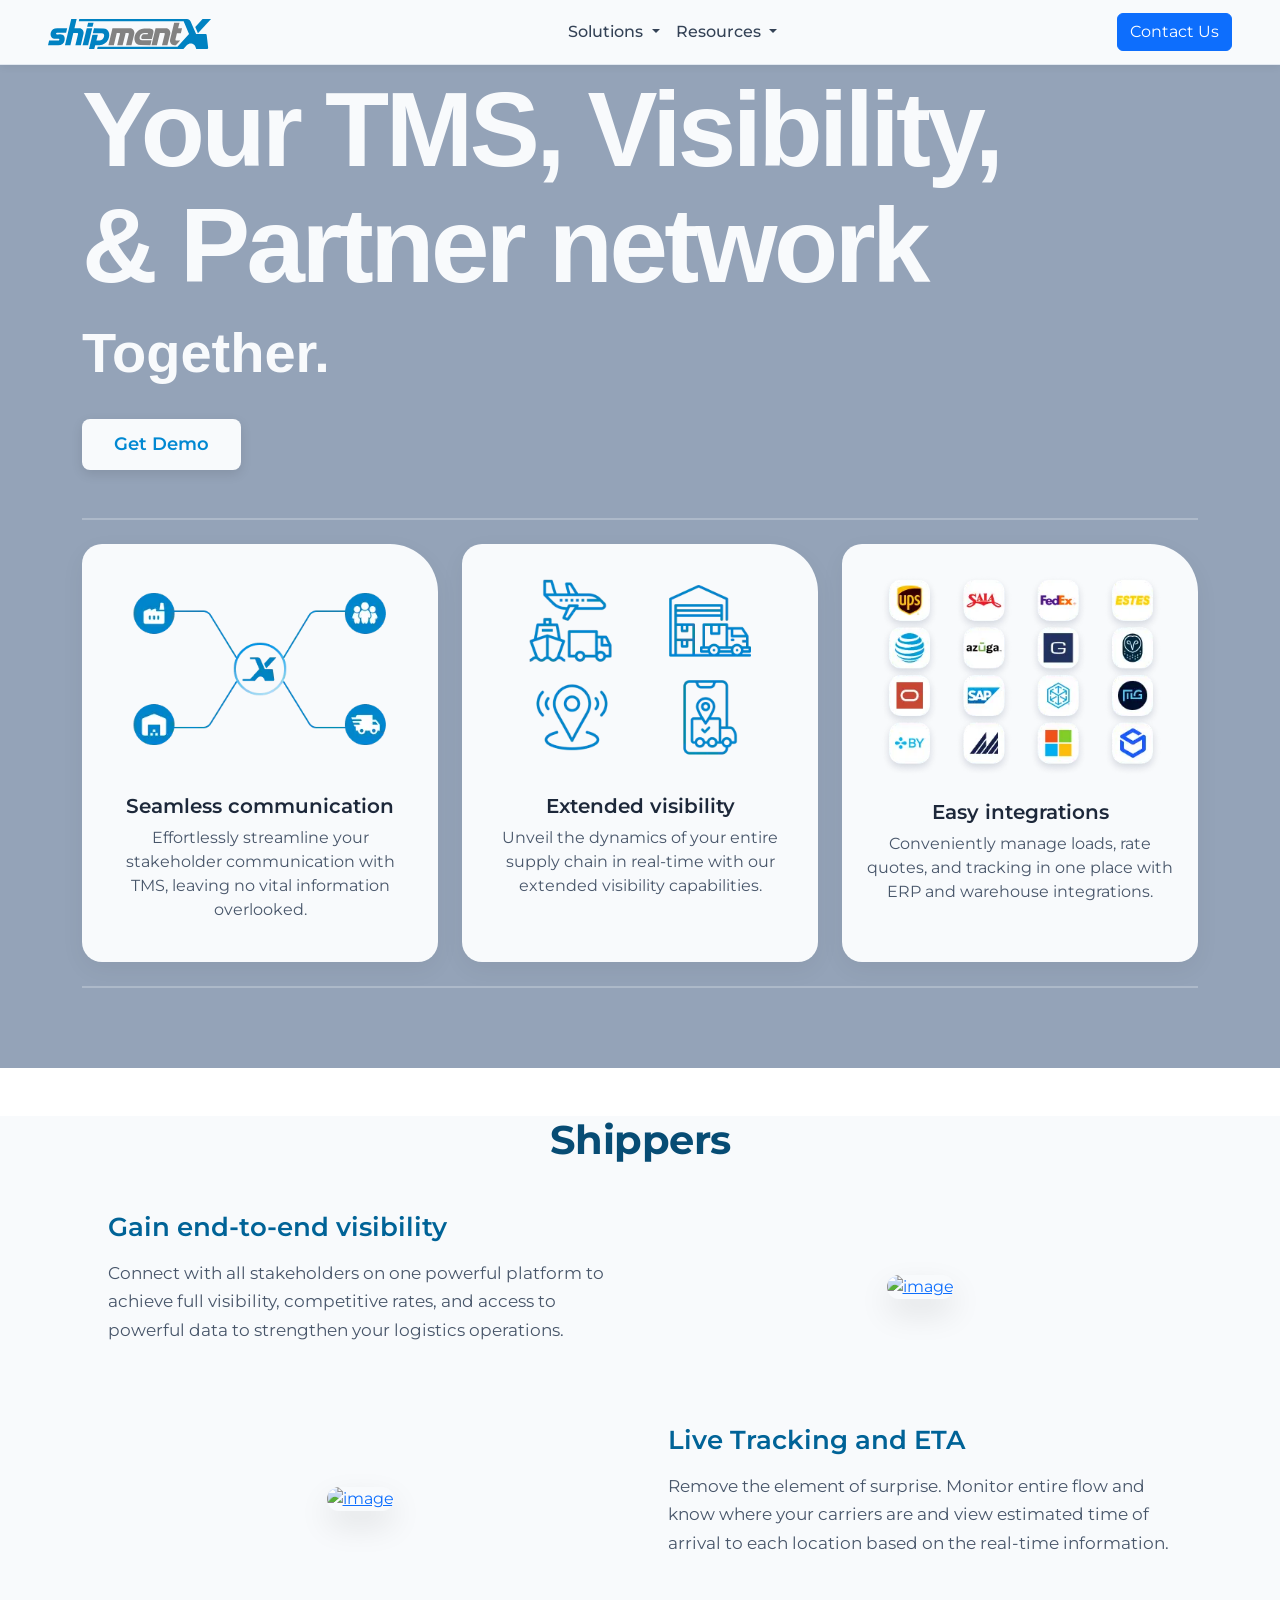
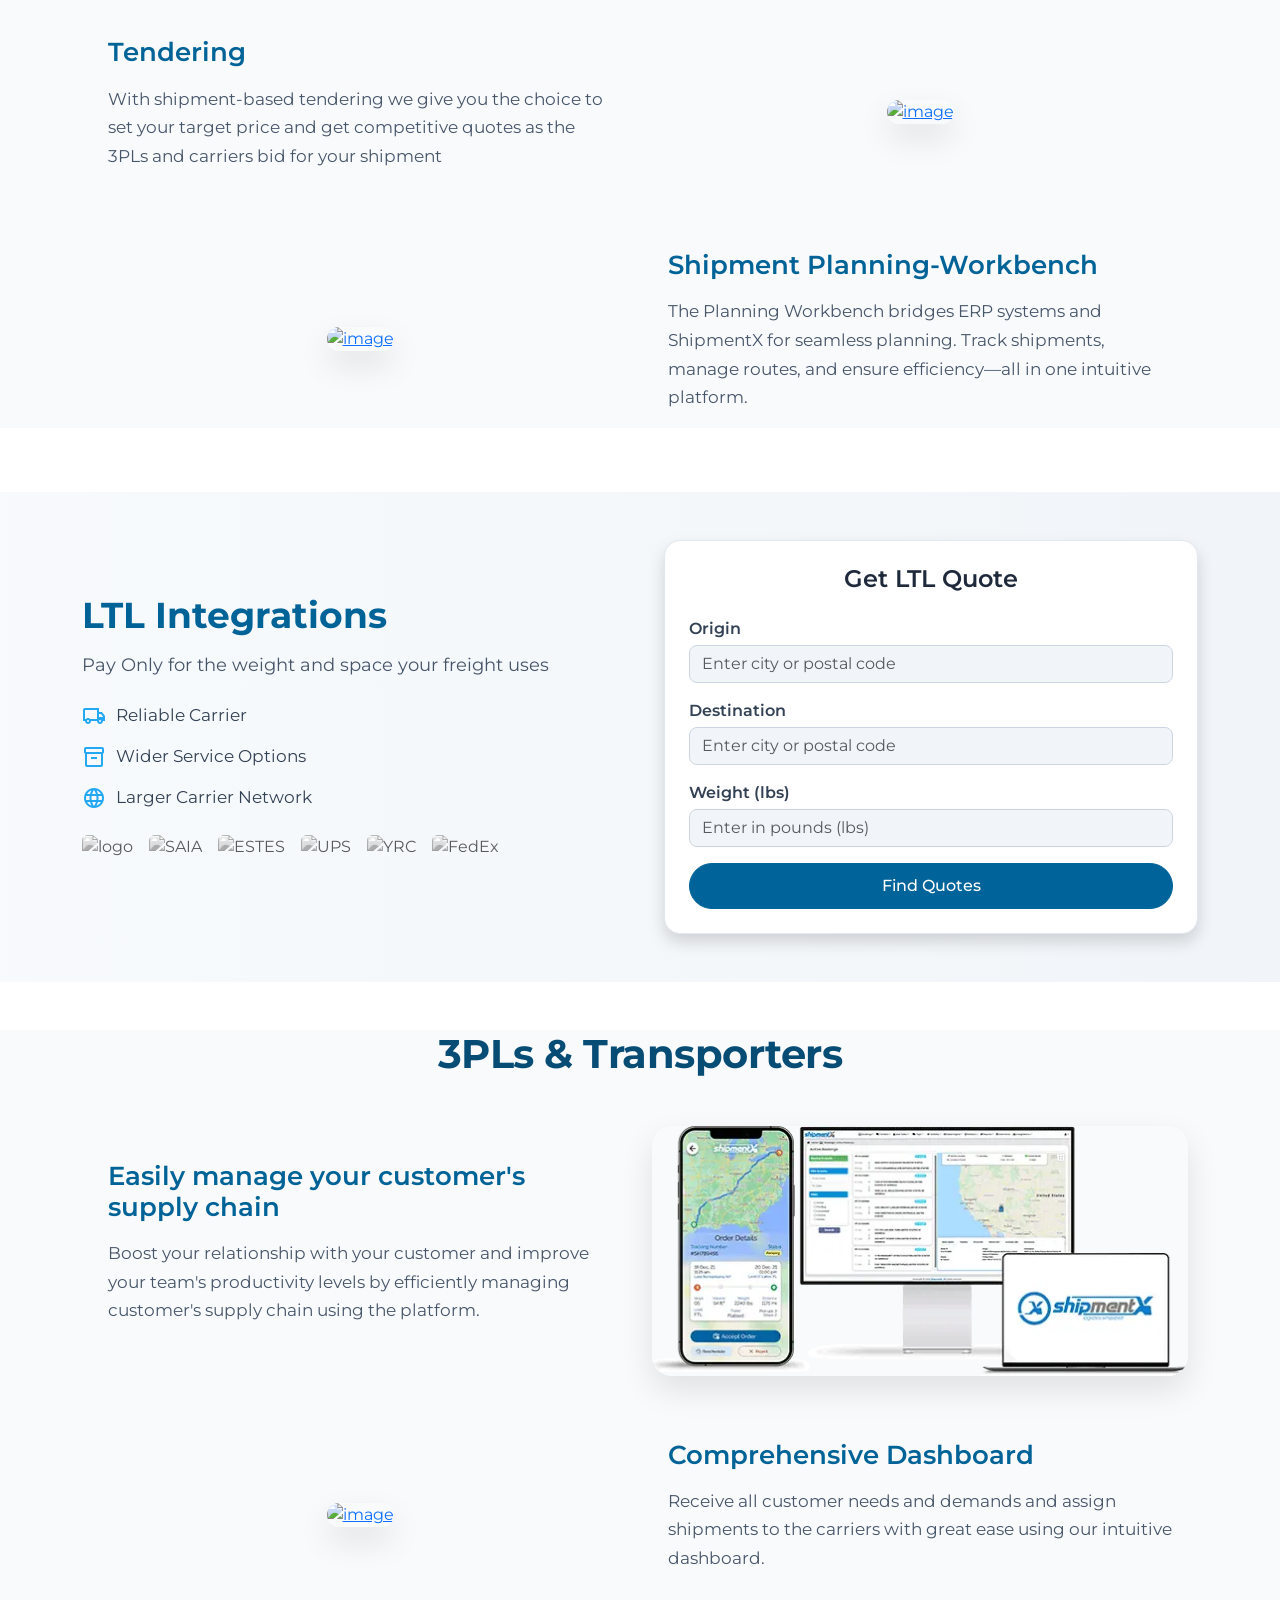
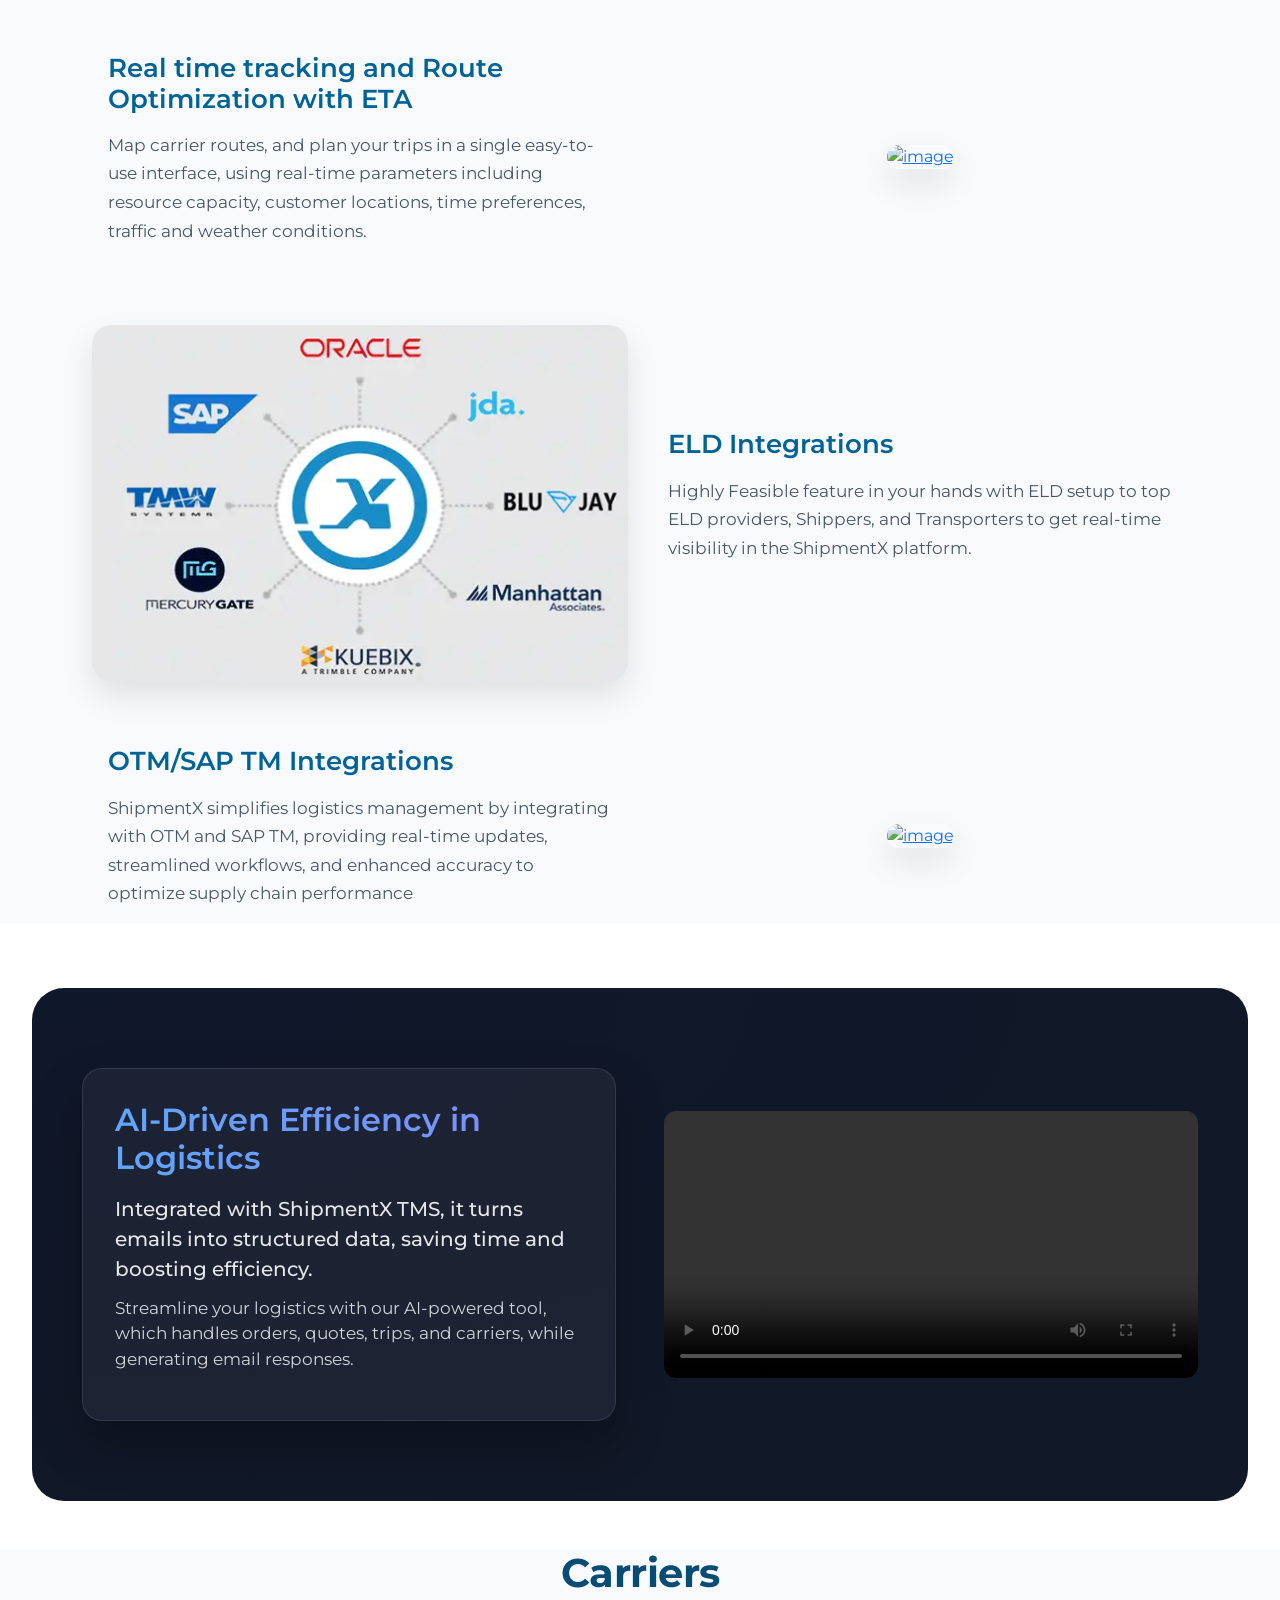
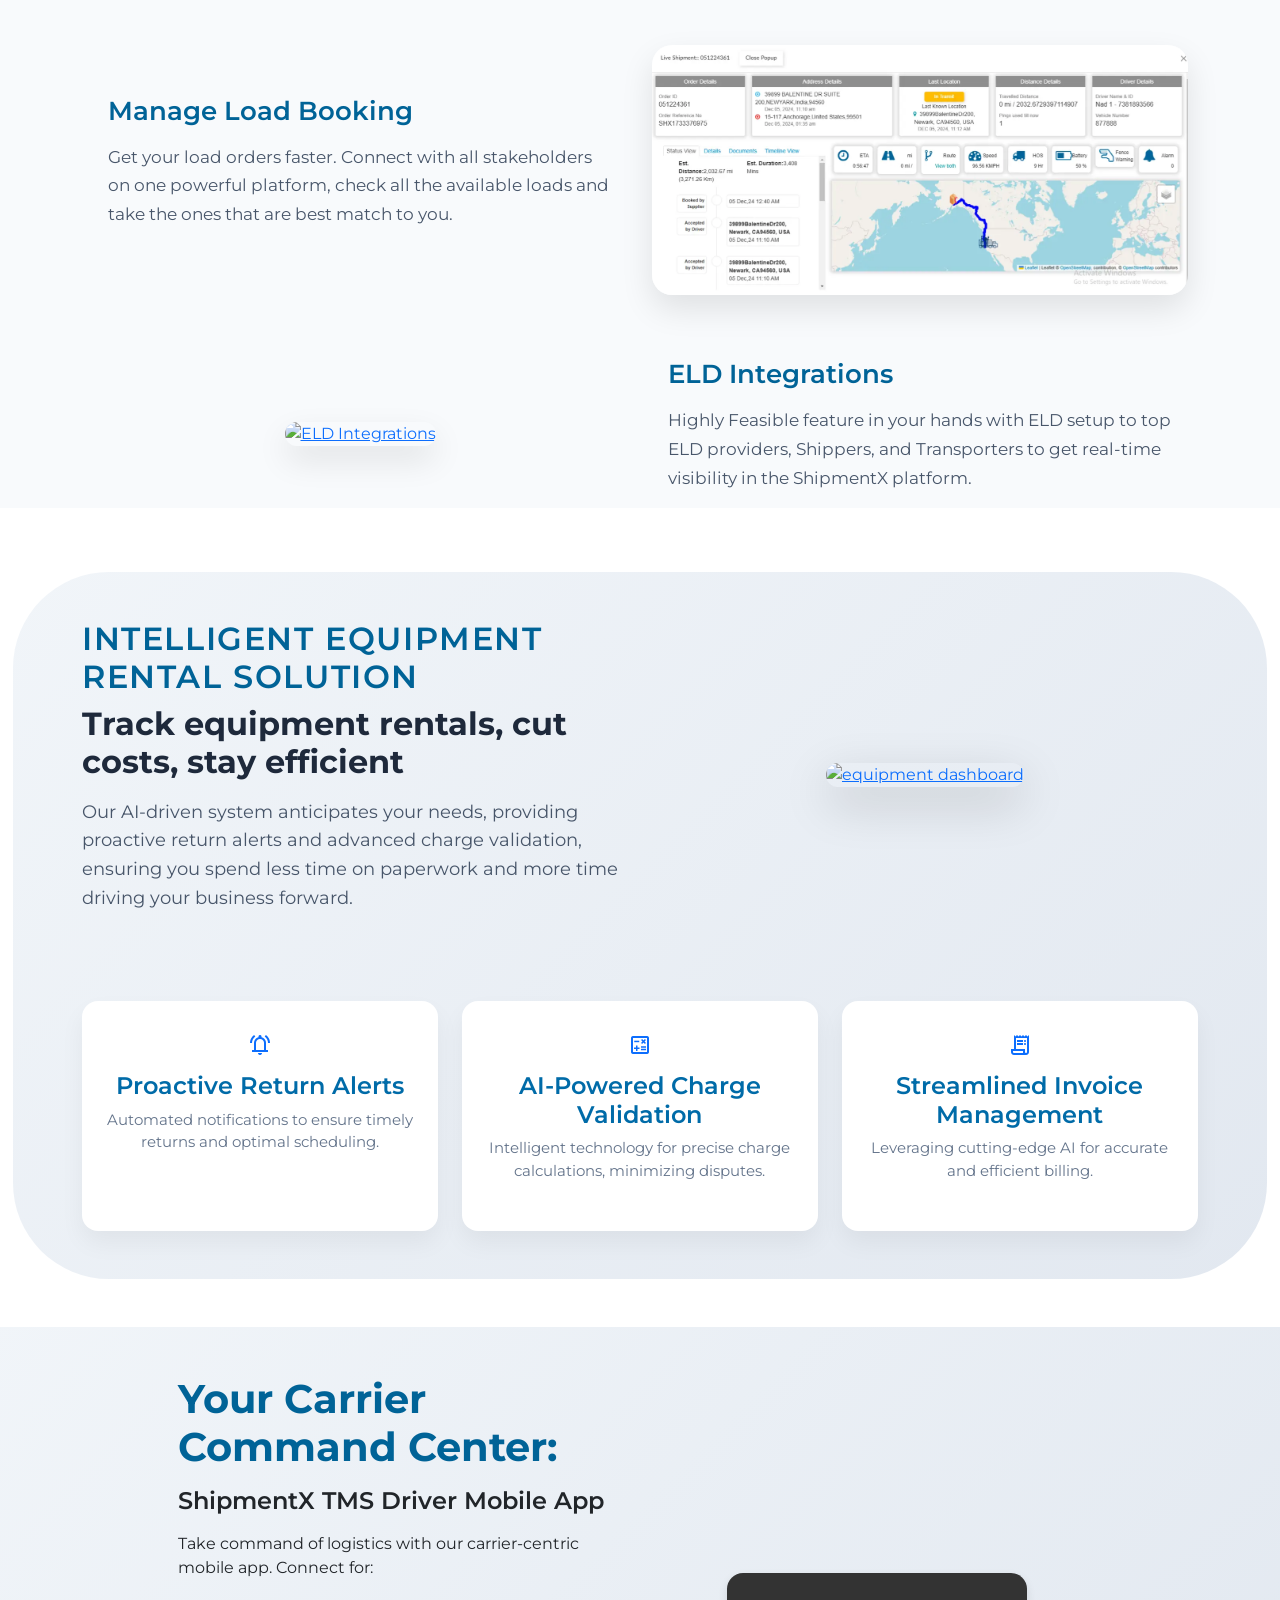
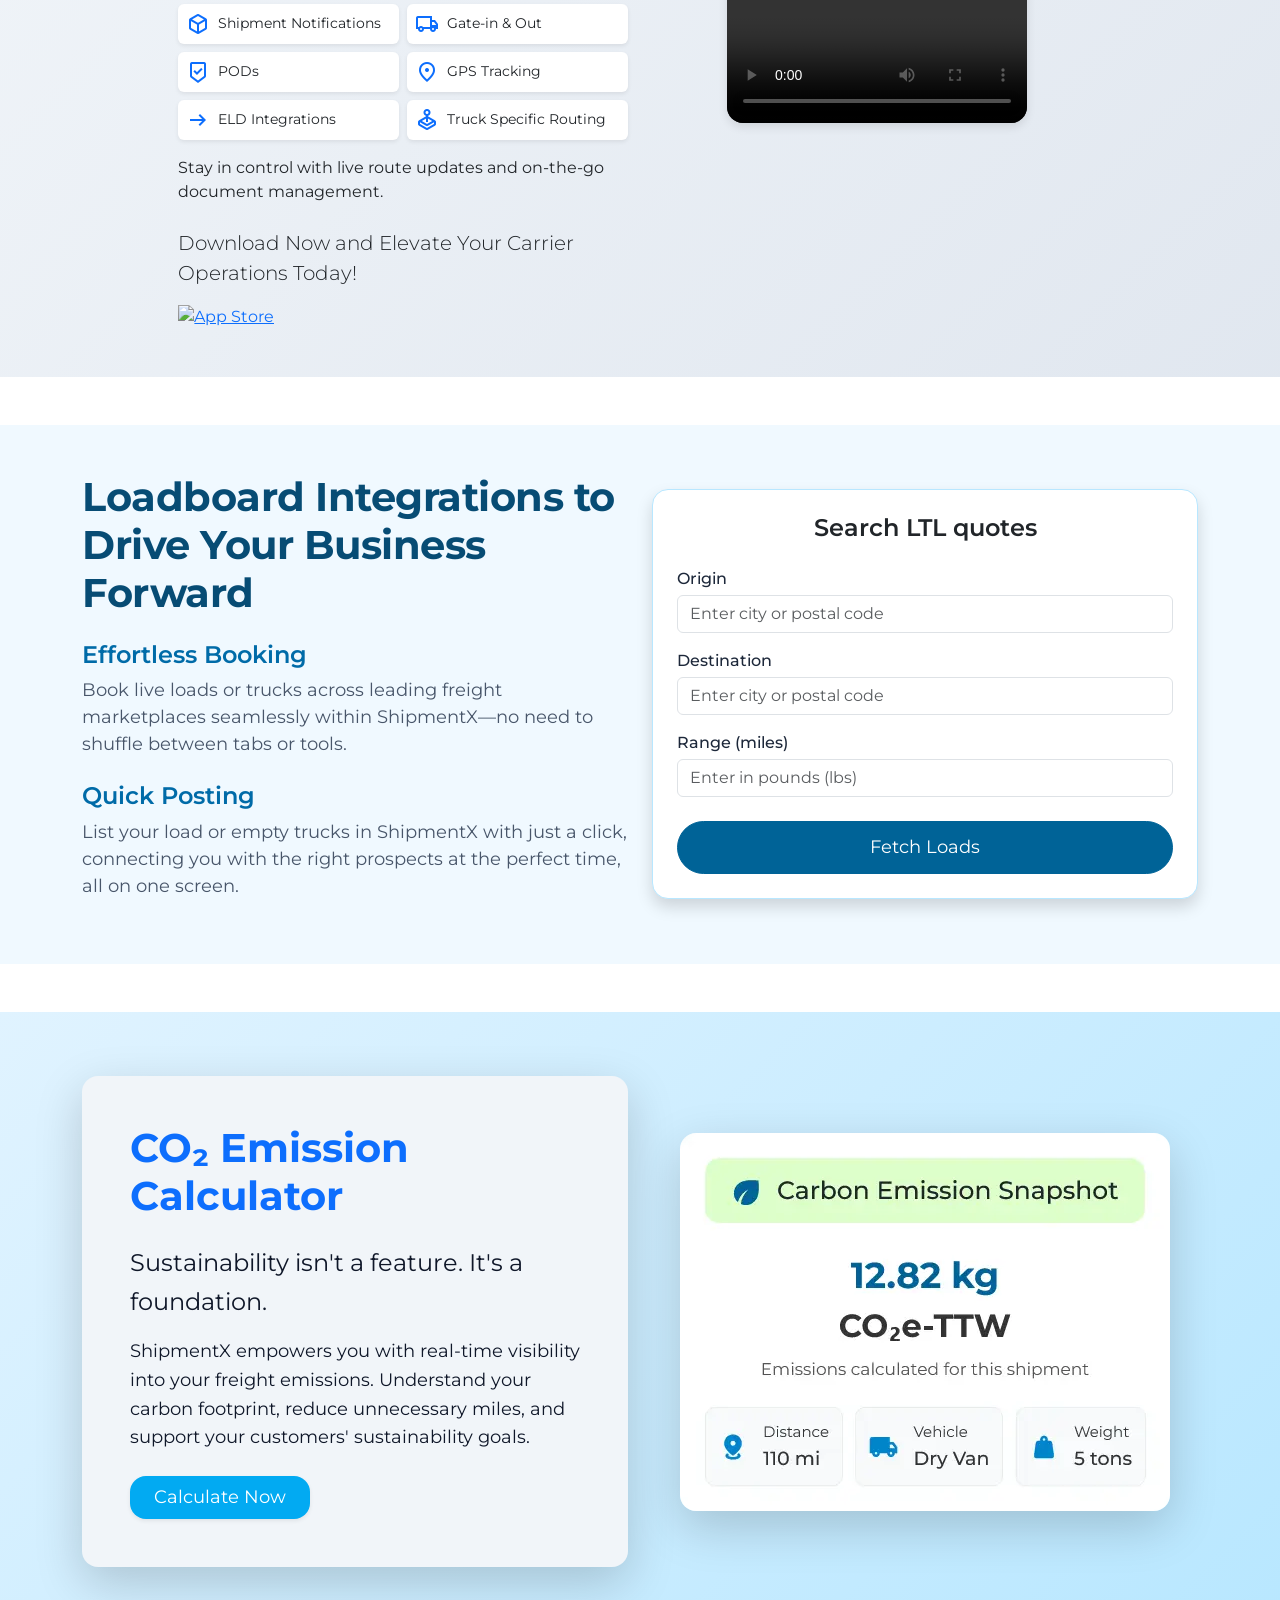
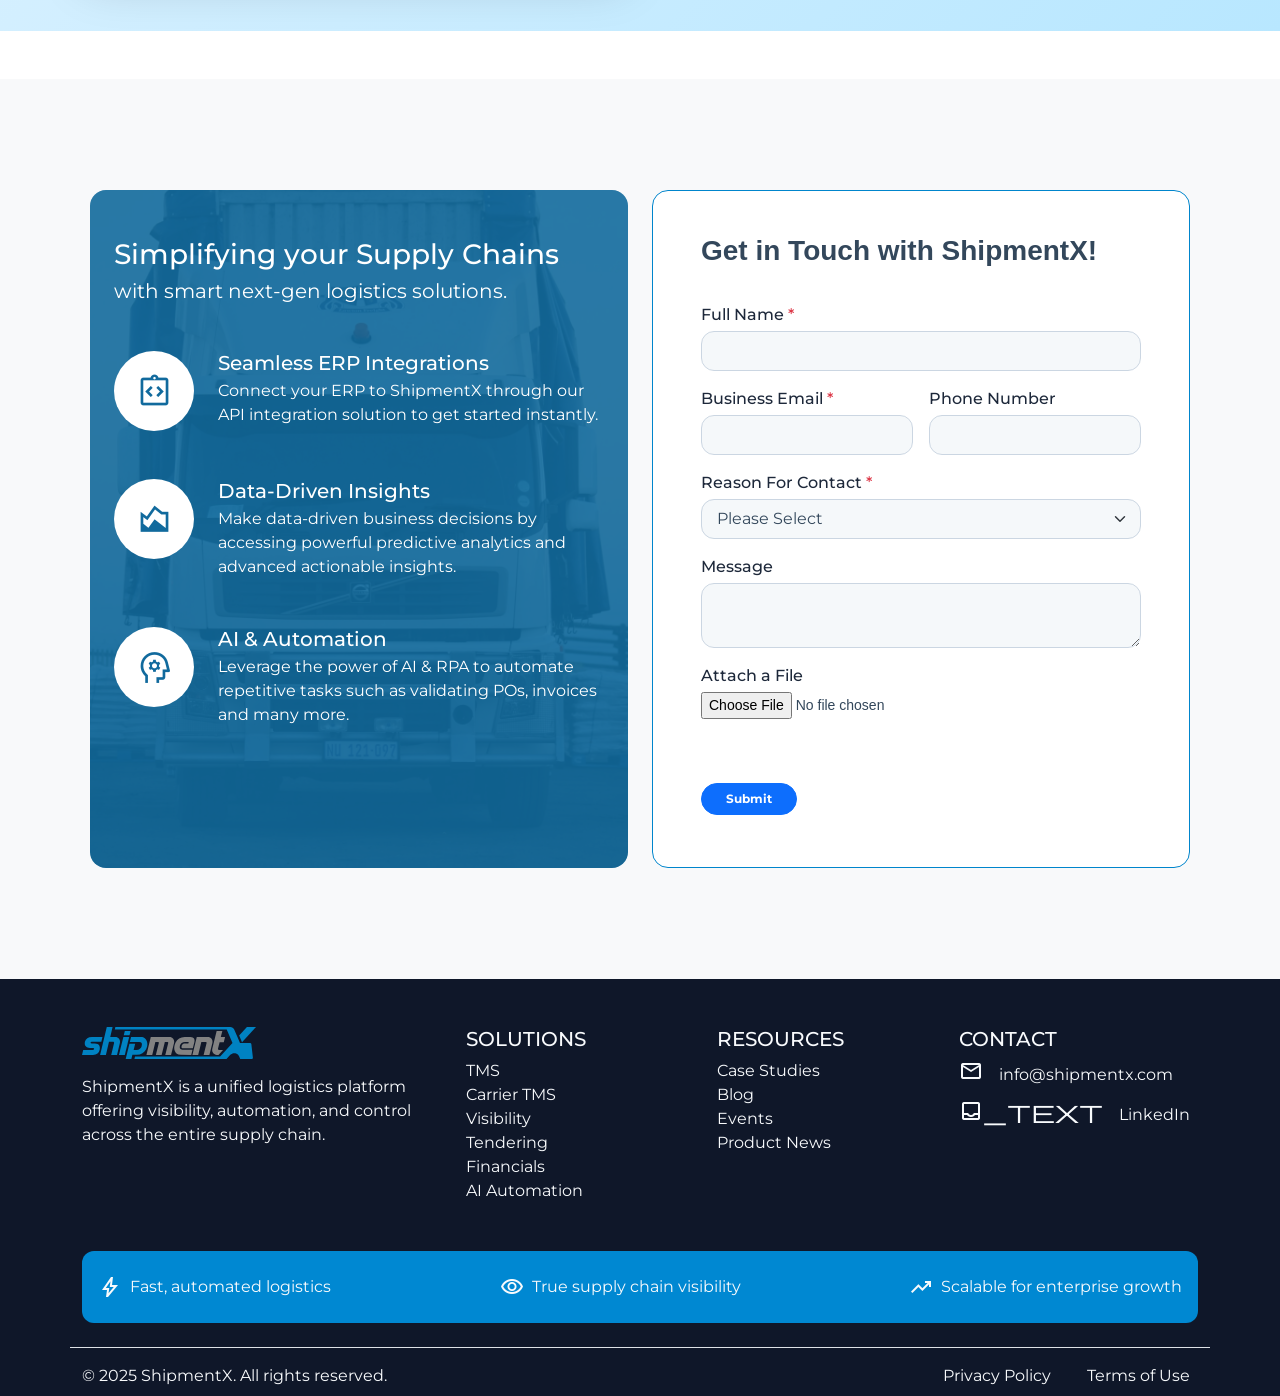
==== index.html @ 4febccee "redesigned tms section with responsive design" ====
<!DOCTYPE html>
<html lang="en">

<head>
    <meta charset="UTF-8">
    <meta name="viewport" content="width=device-width, initial-scale=1.0">
    <meta name="description" content="Your trusted partner for smart logistics, real-time tracking, and supply chain visibility. Get seamless ERP integrations and more.">
    <title>ShipmentX</title>
    <link rel="preload" as="image" href="/public/images/sh-communication.webp" type="image/webp" />
    <link href="https://cdn.jsdelivr.net/npm/bootstrap@5.3.0/dist/css/bootstrap.min.css" rel="stylesheet">
    <link rel="stylesheet" href="style.css">
    <link href="https://fonts.googleapis.com/css2?family=Montserrat:wght@300;400;500;600;700&display=swap"
        rel="stylesheet">
    <link href="https://fonts.googleapis.com/css2?family=Material+Symbols+Outlined:opsz,wght,FILL,GRAD@20..48,100..700,0..1,-25..200" rel="stylesheet" />
    <link rel="stylesheet" href="https://cdn.jsdelivr.net/npm/glightbox/dist/css/glightbox.min.css">
</head>

<body data-bs-spy="scroll" data-bs-target="#mainNavbar" data-bs-offset="80" tabindex="0">

    <!-- Navbar -->
<nav class="navbar navbar-expand-lg navbar-light" id="#mainNavbar">
    <div class="container-fluid px-3 px-lg-5">
        <a class="navbar-brand" href="#">
            <img src="public/logo/logo.svg" alt="ShipmentX Logo" height="30">
        </a>

        <button class="navbar-toggler" type="button" data-bs-toggle="collapse" data-bs-target="#navbarNav"
            aria-controls="navbarNav" aria-expanded="false" aria-label="Toggle navigation">
            <span class="navbar-toggler-icon"></span>
        </button>

        <div class="collapse navbar-collapse justify-content-center" id="navbarNav">
            <ul class="navbar-nav">
                <li class="nav-item dropdown">
                    <a class="nav-link dropdown-toggle" href="#" id="solutionsDropdown" role="button"
                        data-bs-toggle="dropdown" aria-expanded="false">
                        Solutions
                    </a>
                    <ul class="dropdown-menu solution-menu border-0 shadow-lg" aria-labelledby="solutionsDropdown">
                        <li><a class="dropdown-item" href="https://www.shipmentx.com/solutions/tms"><span
                                    class="dropdown-item-title">TMS</span>
                                <p class="description">Comprehensive transportation management system.</p>
                            </a></li>
                        <li><a class="dropdown-item" href="https://www.shipmentx.com/solutions/carrierTMS"><span
                                    class="dropdown-item-title">Carrier TMS</span>
                                <p class="description">Optimized tools for carriers and fleets.</p>
                            </a></li>
                        <li><a class="dropdown-item" href="https://www.shipmentx.com/solutions/visibility"><span
                                    class="dropdown-item-title">Visibility</span>
                                <p class="description">Real-time shipment tracking and insights.</p>
                            </a></li>
                        <li><a class="dropdown-item"
                                href="https://www.shipmentx.com/solutions/erpintegrations"><span
                                    class="dropdown-item-title">ERP Integrations</span>
                                <p class="description">Seamless connection with your ERP systems.</p>
                            </a></li>
                        <li><a class="dropdown-item" href="https://www.shipmentx.com/solutions/financial"><span
                                    class="dropdown-item-title">Financials & Settlements</span>
                                <p class="description">Billing, invoicing, and payment management.</p>
                            </a></li>
                        <li><a class="dropdown-item" href="https://www.shipmentx.com/solutions/aiautomation"><span
                                    class="dropdown-item-title">AI Automation</span>
                                <p class="description">Automate logistics with cutting-edge AI.</p>
                            </a></li>
                        <li><a class="dropdown-item" href="https://www.shipmentx.com/solutions/tendering"><span
                                    class="dropdown-item-title">Tendering</span>
                                <p class="description">Automated shipment bidding and allocation.</p>
                            </a></li>
                        <li><a class="dropdown-item" href="https://www.shipmentx.com/solutions/loadboards"><span
                                    class="dropdown-item-title">Load Boards</span>
                                <p class="description">Find, bid, and manage loads effortlessly.</p>
                            </a></li>
                        <li><a class="dropdown-item"
                                href="https://www.shipmentx.com/solutions/claims_management"><span
                                    class="dropdown-item-title">Claims Management</span>
                                <p class="description">Handle freight claims efficiently.</p>
                            </a></li>
                    </ul>
                </li>

                <li class="nav-item dropdown">
                    <a class="nav-link dropdown-toggle" href="#" id="resourcesDropdown" role="button"
                        data-bs-toggle="dropdown" aria-expanded="false">
                        Resources
                    </a>
                    <ul class="dropdown-menu border-0 shadow-lg" aria-labelledby="resourcesDropdown">
                        <li><a class="dropdown-item" href="https://devanygps.shipmentx.com/">Telematics</a></li>
                        <li><a class="dropdown-item" href="https://www.shipmentx.com/case-studies">Case Studies</a>
                        </li>
                        <li><a class="dropdown-item" href="https://www.shipmentx.com/blog">Blog</a></li>
                        <li><a class="dropdown-item" href="https://www.shipmentx.com/events">Events</a></li>
                        <li><a class="dropdown-item" href="https://www.shipmentx.com/product-news">Product News</a>
                        </li>
                    </ul>
                </li>
            </ul>
            <a id="contactUsBtn" class="btn btn-primary rounded d-lg-none" href="#contact">
                Contact Us
            </a>
        </div>

        <a id="contactUsBtn" class="btn btn-primary rounded d-none d-lg-block" href="#contact">
            Contact Us
        </a>
    </div>
</nav>

<!-- tms section -->
<section class="tms-section py-5 mt-4">
    <div class="container">
        <div class="row mb-5">
            <div class="col-auto">
                <h1 class="tms-heading mb-2">Your TMS, Visibility, & Partner network</h1>
                <p class="tms-subheading mb-4">Together.</p>
                <a href="#" class="btn custom-btn-lg rounded-3">Get Demo</a>
            </div>
        </div>

        <hr class="tms-divider mb-4">

        <div class="row gy-4">
            <!-- Card 1 -->
            <div class="col-md-4">
                <div class="tms-card h-100 text-center p-4">
                    <img src="public/images/sh-communication.webp" alt="Seamless communication"
                        class="feature-img mb-4">
                    <h2 class="tms-title mb-2">Seamless communication</h2>
                    <p class="tms-text">
                        Effortlessly streamline your stakeholder communication with TMS, leaving no vital information
                        overlooked.
                    </p>
                </div>
            </div>

            <!-- Card 2 -->
            <div class="col-md-4">
                <div class="tms-card h-100 text-center p-4">
                    <img src="public/images/sh-visibility.webp" alt="Extended visibility" class="feature-img mb-4">
                    <h2 class="tms-title mb-2">Extended visibility</h2>
                    <p class="tms-text">
                        Unveil the dynamics of your entire supply chain in real-time with our extended visibility
                        capabilities.
                    </p>
                </div>
            </div>

            <!-- Card 3 -->
            <div class="col-md-4">
                <div class="tms-card h-100 text-center p-4">
                    <img src="public/images/sh-integrations.webp" alt="Easy integrations" class="feature-img mb-4">
                    <h2 class="tms-title mb-2">Easy integrations</h2>
                    <p class="tms-text">
                        Conveniently manage loads, rate quotes, and tracking in one place with ERP and warehouse
                        integrations.
                    </p>
                </div>
            </div>
        </div>

        <hr class="tms-divider mt-4">
    </div>
</section>

    <!-- Shippers section-->
    <section class="carriers-section-wrapper my-5">
        <div class="carriers-section container">
            <h2 class="text-center section-heading mb-5">Shippers</h2>

            <!-- First Article -->
            <article class="row align-items-center carrier-article">
                <div class="col-lg-6">
                    <div class="carrier-content">
                        <h3 class="carrier-title">Gain end-to-end visibility</h3>
                        <p class="carrier-text">
                            Connect with all stakeholders on one powerful platform to achieve full visibility,
                            competitive rates, and access to powerful data to strengthen your logistics operations.
                        </p>
                    </div>
                </div>
                <div class="col-lg-6 text-center">
                    <a href="https://www.shipmentx.com/assets/thumbnails/By-Milestone.jpg" class="glightbox"
                        data-gallery="gallery1">
                        <img src="https://www.shipmentx.com/assets/thumbnails/By-Milestone.jpg" alt="image" loading="lazy"
                            class="img-fluid carrier-img">
                    </a>
                </div>
            </article>

            <!-- Second Article -->
            <article class="row align-items-center carrier-article flex-lg-row-reverse">
                <div class="col-lg-6">
                    <div class="carrier-content">
                        <h3 class="carrier-title">Live Tracking and ETA</h3>
                        <p class="carrier-text">
                            Remove the element of surprise. Monitor entire flow and know where your carriers
                            are and view estimated time of arrival to each location based on the real-time information.
                        </p>
                    </div>
                </div>
                <div class="col-lg-6 text-center">
                    <a href="https://www.shipmentx.com/assets/thumbnails/Live-Tracking-and-ETA-Image.jpg"
                        class="glightbox" data-gallery="gallery1">
                        <img src="https://www.shipmentx.com/assets/thumbnails/Live-Tracking-and-ETA-Image.jpg" loading="lazy"
                            alt="image" class="img-fluid carrier-img">
                    </a>
                </div>
            </article>

            <!-- Third Article -->
            <article class="row align-items-center carrier-article">
                <div class="col-lg-6">
                    <div class="carrier-content">
                        <h3 class="carrier-title">Tendering</h3>
                        <p class="carrier-text">
                            With shipment-based tendering we give you the choice to set your target
                            price and get competitive quotes as the 3PLs and carriers bid for your shipment
                        </p>
                    </div>
                </div>
                <div class="col-lg-6 text-center">
                    <a href="https://www.shipmentx.com/assets/thumbnails/Tendering-1.jpg" class="glightbox"
                        data-gallery="gallery1">
                        <img src="https://www.shipmentx.com/assets/thumbnails/Tendering-1.jpg" alt="image" loading="lazy"
                            class="img-fluid carrier-img">
                    </a>
                </div>
            </article>

            <!-- Fourth Article -->
            <article class="row align-items-center carrier-article flex-lg-row-reverse">
                <div class="col-lg-6">
                    <div class="carrier-content">
                        <h3 class="carrier-title">Shipment Planning-Workbench</h3>
                        <p class="carrier-text">
                            The Planning Workbench bridges ERP systems and ShipmentX for seamless planning.
                            Track shipments, manage routes, and ensure efficiency—all in one intuitive platform.
                        </p>
                    </div>
                </div>
                <div class="col-lg-6 text-center">
                    <a href="https://www.shipmentx.com/assets/thumbnails/planning-workbench.jpg" class="glightbox"
                        data-gallery="gallery1">
                        <img src="https://www.shipmentx.com/assets/thumbnails/planning-workbench.jpg" alt="image" loading="lazy"
                            class="img-fluid carrier-img">
                    </a>
                </div>
            </article>
        </div>
    </section>


<!-- ltl section -->
<section class="ltl-modern-section py-5">
    <div class="container">
        <div class="row g-5 align-items-center">
            <!-- Left Content -->
            <div class="col-lg-6">
                <div class="ltl-intro">
                    <h2 class="ltl-heading">LTL Integrations</h2>
                    <p class="ltl-subheading">Pay Only for the weight and space your freight uses</p>
                    <ul class="ltl-features list-unstyled mt-4">
                        <li class="mb-3"><span class="material-symbols-outlined">local_shipping</span> Reliable Carrier</li>
                        <li class="mb-3"><span class="material-symbols-outlined">inventory_2</span> Wider Service Options</li>
                        <li class="mb-3"><span class="material-symbols-outlined">language</span> Larger Carrier Network</li>
                    </ul>

                    <div class="ltl-logo-strip d-flex flex-wrap align-items-center gap-3 mt-4">
                        <img src="https://www.shipmentx.com//assets/images/ltl-logos/old-dominion-freight-line-vector-logo.svg"
                        alt="logo">
                    <img src="https://www.shipmentx.com//assets/images/ltl-logos/Saia.svg" alt="SAIA">
                    <img src="https://www.shipmentx.com//assets/images/ltl-logos/Estes_Express_Lines_logo1.svg"
                        alt="ESTES">
                    <img src="https://www.shipmentx.com//assets/images/ltl-logos/ups.svg" alt="UPS">
                    <img src="https://www.shipmentx.com//assets/images/ltl-logos/yrc.svg" alt="YRC">
                    <img src="https://www.shipmentx.com//assets/images/ltl-logos/FedEx_Ground.svg" alt="FedEx">
                    </div>
                </div>
            </div>

            <!-- Right Form -->
            <div class="col-lg-6">
                <div class="ltl-form-wrapper shadow rounded-4 p-4">
                    <h4 class="text-center mb-4">Get LTL Quote</h4>
                    <form>
                        <div class="mb-3">
                            <label for="origin" class="form-label">Origin</label>
                            <input type="text" class="form-control" id="origin" placeholder="Enter city or postal code">
                        </div>
                        <div class="mb-3">
                            <label for="destination" class="form-label">Destination</label>
                            <input type="text" class="form-control" id="destination"
                                placeholder="Enter city or postal code">
                        </div>
                        <div class="mb-3">
                            <label for="weight" class="form-label">Weight (lbs)</label>
                            <input type="text" class="form-control" id="weight" placeholder="Enter in pounds (lbs)">
                        </div>
                        <div class="d-grid">
                            <button type="submit" class="btn btn-primary rounded-pill">Find Quotes</button>
                        </div>
                    </form>
                </div>
            </div>
        </div>
    </div>
</section>

    <!-- 3PLs & Transporters -->
    <section class="carriers-section-wrapper my-5">
        <div class="carriers-section container">
            <h2 class="text-center section-heading mb-5">3PLs & Transporters</h2>

            <!-- First Article -->
            <article class="row align-items-center carrier-article">
                <div class="col-lg-6">
                    <div class="carrier-content">
                        <h3 class="carrier-title">Easily manage your customer's supply chain</h3>
                        <p class="carrier-text">
                            Boost your relationship with your customer and improve your team's productivity
                            levels by efficiently managing customer's supply chain using the platform.
                        </p>
                    </div>
                </div>
                <div class="col-lg-6 text-center">
                    <a href="public/images/livetracking112.webp" class="glightbox" data-gallery="gallery1">
                        <img src="public/images/livetracking112.webp" alt="image" class="img-fluid carrier-img" loading="lazy">
                    </a>
                </div>
            </article>

            <!-- Second Article -->
            <article class="row align-items-center carrier-article flex-lg-row-reverse">
                <div class="col-lg-6">
                    <div class="carrier-content">
                        <h3 class="carrier-title">Comprehensive Dashboard</h3>
                        <p class="carrier-text">
                            Receive all customer needs and demands and assign shipments to
                            the carriers with great ease using our intuitive dashboard.
                        </p>
                    </div>
                </div>
                <div class="col-lg-6 text-center">
                    <a href="https://www.shipmentx.com/assets/thumbnails/Carrier-Dashboard.jpg" class="glightbox"
                        data-gallery="gallery1">
                        <img src="https://www.shipmentx.com/assets/thumbnails/Carrier-Dashboard.jpg" alt="image" loading="lazy"
                            class="img-fluid carrier-img">
                    </a>
                </div>
            </article>

            <!-- Third Article -->
            <article class="row align-items-center carrier-article">
                <div class="col-lg-6">
                    <div class="carrier-content">
                        <h3 class="carrier-title">Real time tracking and Route Optimization with ETA</h3>
                        <p class="carrier-text">
                            Map carrier routes, and plan your trips in a single easy-to-use interface,
                            using real-time parameters including resource capacity, customer locations, time
                            preferences,
                            traffic and weather conditions.
                        </p>
                    </div>
                </div>
                <div class="col-lg-6 text-center">
                    <a href="https://www.shipmentx.com/assets/thumbnails/Route-Optimization-With-ETA.jpg"
                        class="glightbox" data-gallery="gallery1">
                        <img src="https://www.shipmentx.com/assets/thumbnails/Route-Optimization-With-ETA.jpg" loading="lazy"
                            alt="image" class="img-fluid carrier-img">
                    </a>
                </div>
            </article>

            <!-- Fourth Article -->
            <article class="row align-items-center carrier-article flex-lg-row-reverse">
                <div class="col-lg-6">
                    <div class="carrier-content">
                        <h3 class="carrier-title">ELD Integrations</h3>
                        <p class="carrier-text">
                            Highly Feasible feature in your hands with ELD setup to top ELD providers,
                            Shippers, and Transporters to get real-time visibility in the ShipmentX platform.
                        </p>
                    </div>
                </div>
                <div class="col-lg-6 text-center">
                    <a href="public/images/oracle.webp" class="glightbox" data-gallery="gallery1">
                        <img src="public/images/oracle.webp" alt="ELD Integrations" class="img-fluid carrier-img" loading="lazy">
                    </a>
                </div>
            </article>

            <!-- Fifth Article -->
            <article class="row align-items-center carrier-article">
                <div class="col-lg-6">
                    <div class="carrier-content">
                        <h3 class="carrier-title">OTM/SAP TM Integrations</h3>
                        <p class="carrier-text">
                            ShipmentX simplifies logistics management by integrating with OTM and SAP TM,
                            providing real-time updates, streamlined workflows, and enhanced accuracy to optimize supply
                            chain
                            performance
                        </p>
                    </div>
                </div>
                <div class="col-lg-6 text-center">
                    <a href="https://www.shipmentx.com/assets/thumbnails/otm-sap-integrations-2.gif" class="glightbox"
                        data-gallery="gallery1">
                        <img src="https://www.shipmentx.com/assets/thumbnails/otm-sap-integrations-2.gif" alt="image" loading="lazy"
                            class="img-fluid carrier-img">
                    </a>
                </div>
            </article>
        </div>
    </section>

<!-- ai section -->
<section class="ai-section">
    <div class="container py-5">
        <div class="row align-items-center justify-content-between g-5">
            <!-- Text Content -->
            <div class="col-lg-6">
                <div class="ai-card">
                    <h2 class="ai-title mb-3">
                        AI-Driven Efficiency in Logistics</h2>
                    <p class="ai-lead">
                        Integrated with ShipmentX TMS, it turns emails into structured data, saving time and boosting
                        efficiency.
                    </p>
                    <p class="ai-desc">
                        Streamline your logistics with our AI-powered tool, which handles orders, quotes, trips, and
                        carriers, while generating email responses.
                </div>
            </div>

            <!-- Video Content -->
            <div class="col-lg-6 text-center">
                <div class="ai-video">
                    <video id="emailParser" class="email-parser-video" controls autoplay loop preload="metadata">
                        <source src="https://www.shipmentx.com/assets/thumbnails/Email-Parser-2h.mp4" type="video/mp4">
                        Your browser does not support the video tag.
                    </video>
                </div>
            </div>
        </div>
    </div>
</section>


<!-- carriers section -->
<section class="carriers-section-wrapper my-5">
    <div class="carriers-section container">
        <h2 class="text-center section-heading mb-5">Carriers</h2>

        <!-- First Article -->
        <article class="row align-items-center carrier-article">
            <div class="col-lg-6">
                <div class="carrier-content">
                    <h3 class="carrier-title">Manage Load Booking</h3>
                    <p class="carrier-text">
                        Get your load orders faster. Connect with all stakeholders on one powerful platform,
                        check all the available loads and take the ones that are best match to you.
                    </p>
                </div>
            </div>
            <div class="col-lg-6 text-center">
                <a href="public/images/livetrack in tms.webp" class="glightbox" data-gallery="gallery1">
                    <img src="public/images/livetrack in tms.webp" loading="lazy" alt="Manage Load Booking" loading="lazy"
                        class="img-fluid carrier-img" />
                </a>
            </div>
        </article>

        <!-- Second Article -->
        <article class="row align-items-center carrier-article flex-lg-row-reverse">
            <div class="col-lg-6">
                <div class="carrier-content">
                    <h3 class="carrier-title">ELD Integrations</h3>
                    <p class="carrier-text">
                        Highly Feasible feature in your hands with ELD setup to top ELD providers,
                        Shippers, and Transporters to get real-time visibility in the ShipmentX platform.
                    </p>
                </div>
            </div>
            <div class="col-lg-6 text-center">
                <a href="https://www.shipmentx.com/assets/images/anygps-flow-640x360.gif" class="glightbox"
                    data-gallery="gallery1">
                    <img src="https://www.shipmentx.com/assets/images/anygps-flow-640x360.gif" alt="ELD Integrations" loading="lazy"
                        loading="lazy" class="img-fluid carrier-img" />
                </a>
            </div>
        </article>
    </div>
</section>

<!-- Equipment Rental Section -->
<section class="equipment-rental-section py-5 mx-auto">
    <div class="container">
        <div class="row align-items-center gy-4">
            <!-- Text Content -->
            <div class="col-lg-6">
                <div class="equipment-text-wrap">
                    <h2 class="section-subtitle text-uppercase mb-2">Intelligent Equipment Rental Solution</h2>
                    <h3 class="section-title mb-3">Track equipment rentals, cut costs, stay efficient</h3>
                    <p class="section-description">
                        Our AI-driven system anticipates your needs, providing proactive return alerts and advanced charge validation,
                        ensuring you spend less time on paperwork and more time driving your business forward.
                    </p>
                </div>
            </div>

            <!-- Image Preview -->
            <div class="col-lg-6 text-center">
                <a href="https://www.shipmentx.com/assets/thumbnails/equipment-rental-dashboard.jpg" class="glightbox"
                    data-gallery="gallery1">
                    <img src="https://www.shipmentx.com/assets/thumbnails/equipment-rental-dashboard.jpg"
                        alt="equipment dashboard" class="img-fluid equipment-image rounded-4 shadow-lg">
                </a>
            </div>
        </div>

        <!-- Feature Icons Row -->
        <div class="row text-center mt-5 g-4">
            <div class="col-md-4">
                <div class="feature-card h-100">
                    <span class="material-symbols-outlined feature-icon text-primary">notifications_active</span>
                    <h5 class="feature-title mt-2">Proactive Return Alerts</h5>
                    <p class="feature-text">Automated notifications to ensure timely returns and optimal scheduling.</p>
                </div>
            </div>
            <div class="col-md-4">
                <div class="feature-card h-100">
                    <span class="material-symbols-outlined feature-icon text-primary">calculate</span>
                    <h5 class="feature-title mt-2">AI-Powered Charge Validation</h5>
                    <p class="feature-text">Intelligent technology for precise charge calculations, minimizing disputes.</p>
                </div>
            </div>
            <div class="col-md-4">
                <div class="feature-card h-100">
                    <span class="material-symbols-outlined feature-icon text-primary">receipt_long</span>
                    <h5 class="feature-title mt-2">Streamlined Invoice Management</h5>
                    <p class="feature-text">Leveraging cutting-edge AI for accurate and efficient billing.</p>
                </div>
            </div>
        </div>
    </div>
</section>
  



    <!-- your carrier section  -->
    <section class="carrier-section py-5 my-5">
        <div class="container">
            <div class="row gy-5 align-items-center">
                <!-- Text Content -->
                <div class="col-lg-6">
                    <h2 class="display-6 fw-bold mb-3">Your Carrier Command Center:</h2>
                    <h3 class="h4 fw-semibold mb-3">ShipmentX TMS Driver Mobile App</h3>
                    <p class="mb-4">Take command of logistics with our carrier-centric mobile app. Connect for:</p>

                    <div class="row g-2 mb-3">
                        <div class="col-6">
                            <div class="d-flex align-items-center gap-2 bg-white p-2 rounded shadow-sm">
                                <span class="material-symbols-outlined text-primary">deployed_code</span>
                                <span class="small">Shipment Notifications</span>
                            </div>
                        </div>
                        <div class="col-6">
                            <div class="d-flex align-items-center gap-2 bg-white p-2 rounded shadow-sm">
                                <span class="material-symbols-outlined text-primary">local_shipping</span>
                                <span class="small">Gate-in & Out</span>
                            </div>
                        </div>
                        <div class="col-6">
                            <div class="d-flex align-items-center gap-2 bg-white p-2 rounded shadow-sm">
                                <span class="material-symbols-outlined text-primary">beenhere</span>
                                <span class="small">PODs</span>
                            </div>
                        </div>
                        <div class="col-6">
                            <div class="d-flex align-items-center gap-2 bg-white p-2 rounded shadow-sm">
                                <span class="material-symbols-outlined text-primary">location_on</span>
                                <span class="small">GPS Tracking</span>
                            </div>
                        </div>
                        <div class="col-6">
                            <div class="d-flex align-items-center gap-2 bg-white p-2 rounded shadow-sm">
                                <span class="material-symbols-outlined text-primary">arrow_right_alt</span>
                                <span class="small">ELD Integrations</span>
                            </div>
                        </div>
                        <div class="col-6">
                            <div class="d-flex align-items-center gap-2 bg-white p-2 rounded shadow-sm">
                                <span class="material-symbols-outlined text-primary">joystick</span>
                                <span class="small">Truck Specific Routing</span>
                            </div>
                        </div>
                    </div>

                    <p class="mb-4">Stay in control with live route updates and on-the-go document management.</p>
                    <div class="d-flex flex-wrap align-items-center gap-3">
                        <span class="lead">Download Now and Elevate Your Carrier Operations Today!</span>
                        <a href="https://apps.apple.com/us/app/shipmentx/id1639988292?platform=iphone" target="_blank">
                            <img src="https://developer.apple.com/assets/elements/badges/download-on-the-app-store.svg"
                                alt="App Store" height="45">
                        </a>
                    </div>
                </div>

                <!-- Image or Illustration Column -->
                <div class="col-lg-6 text-center">
                    <video id="appVid" class="mobile-app-vid rounded-4 vid-fluid-y" controls autoplay loop preload="metadata"
                        style=" box-shadow: rgba(0, 0, 0, 0.1) 0px 0.25rem 0.625rem;">
                        <source src="public/videos/Web-Mobile-Vid_1.mp4" type="video/mp4">
                    </video>
                </div>
            </div>
        </div>
    </section>
      

<!-- loadboard section -->
<section class="loadboard-section pt-5 pb-5">
    <div class="container">
        <div class="row align-items-center">
            <!-- Text Content -->
            <div class="col-lg-6">
                <div class="loadboard-text-block">
                    <h2 class="section-heading mb-4">
                        Loadboard Integrations to Drive Your Business Forward
                    </h2>
                    <div class="feature-block mb-4">
                        <h3 class="feature-title mb-2">Effortless Booking</h3>
                        <p class="feature-description">
                            Book live loads or trucks across leading freight marketplaces seamlessly within ShipmentX—no
                            need to shuffle between tabs or tools.
                        </p>
                    </div>
                    <div class="feature-block">
                        <h3 class="feature-title mb-2">Quick Posting</h3>
                        <p class="feature-description">
                            List your load or empty trucks in ShipmentX with just a click, connecting you with the right
                            prospects at the perfect time, all on one screen.
                        </p>
                    </div>
                </div>
            </div>

            <!-- Form Block -->
            <div class="col-lg-6">
                <div class="loadboard-form-card p-4 shadow rounded-4">
                    <h3 class="form-title text-center mb-4">Search LTL quotes</h3>
                    <form>
                        <div class="mb-3">
                            <label for="origin" class="form-label">Origin</label>
                            <input type="text" class="form-control" id="origin" placeholder="Enter city or postal code">
                        </div>
                        <div class="mb-3">
                            <label for="destination" class="form-label">Destination</label>
                            <input type="text" class="form-control" id="destination"
                                placeholder="Enter city or postal code">
                        </div>
                        <div class="mb-4">
                            <label for="range" class="form-label">Range (miles)</label>
                            <input type="number" class="form-control" id="range" placeholder="Enter in pounds (lbs)">
                        </div>
                        <button type="submit" class="btn btn-primary w-100 btn-search-loads rounded-pill">Fetch Loads</button>
                    </form>
                </div>
            </div>
        </div>
    </div>
</section>




<!-- CO2 Emission Calculator Section -->
<section class="co2-section py-5 my-5">
    <div class="container">
        <div class="row align-items-center justify-content-between">
            <!-- Left Column -->
            <div class="col-lg-6 py-3">
                <div class="co2-card p-4 p-lg-5 bg-neutral-100 shadow-lg rounded-4">
                    <h2 class="text-primary fw-bold mb-4">CO₂ Emission Calculator</h2>
                    <p class="text-neutral-700 fs-4 mb-3">Sustainability isn't a feature. It's a foundation.</p>
                    <p class="text-neutral-600 mb-4">
                        ShipmentX empowers you with real-time visibility into your freight emissions. Understand your carbon footprint,
                        reduce unnecessary miles, and support your customers' sustainability goals.
                    </p>
                    <a href="#calculator" class="btn btn-primary rounded-4 px-4 py-2 shadow-sm">Calculate Now</a>
                </div>
            </div>

            <!-- Right Column with Image -->
            <div class="col-lg-6 text-center py-3">
                <div class="co2-img-wrapper d-flex justify-content-center align-items-center">
                    <img src="public/images/c02-emission-calculator.webp" alt="CO₂ Emission Snapshot" loading="lazy"
                        class="img-fluid rounded-4 shadow-lg co2-floating-image" />
                </div>
            </div>
        </div>
    </div>
</section>
  
  


    <!-- contact us section -->
    <section id="contact" class="d-flex justify-content-center align-items-center min-vh-100 bg-light">
        <div class="container">
            <div class="d-grid mx-auto contact-grid gap-4">

                <!-- Left Column -->
                <div class="contact-info text-white rounded-4 py-5 px-4 order-2 order-lg-1 ">
                    <div class="bg-overlay rounded-4"></div>

                    <div class="content-wrapper">
                        <header class="mb-5">
                            <h2 class="h3">Simplifying your Supply Chains</h2>
                            <p class="mb-4 h5" style="font-weight: 400;">with smart next-gen logistics solutions.</p>
                        </header>

                        <article class="d-flex align-items-start gap-4 mb-5">
                            <div class="icon-circle">
                                <span class="material-symbols-outlined contact-icons">integration_instructions</span>
                            </div>
                            <div>
                                <h3 class="mb-1 h5">Seamless ERP Integrations</h3>
                                <p class="mb-0">Connect your ERP to ShipmentX through our API integration solution to
                                    get started instantly.</p>
                            </div>
                        </article>

                        <article class="d-flex align-items-start gap-4 mb-5">
                            <div class="icon-circle">
                                <span class="material-symbols-outlined contact-icons">area_chart</span>
                            </div>
                            <div>
                                <h3 class="mb-1 h5">Data-Driven Insights</h3>
                                <p class="mb-0">Make data-driven business decisions by accessing powerful predictive
                                    analytics and advanced actionable insights.</p>
                            </div>
                        </article>

                        <article class="d-flex align-items-start gap-4">
                            <div class="icon-circle">
                                <span class="material-symbols-outlined contact-icons">psychology</span>
                            </div>
                            <div>
                                <h3 class="mb-1 h5">AI & Automation</h3>
                                <p class="mb-0">Leverage the power of AI & RPA to automate repetitive tasks such as
                                    validating POs, invoices and many more.</p>
                            </div>
                        </article>
                    </div>
                </div>



                <!-- Right Column -->
                <div class="py-4 px-5 bg-white border-blue rounded-4 contact-form order-1 order-lg-2">
                    <h1 class="fw-semibold hs-richtext pt-4 pb-3  mb-4">Get in Touch with ShipmentX!</h1>

                    <form>
                        <div class="mb-3">
                            <label class="form-label">Full Name <span class="text-danger">*</span></label>
                            <input type="text" class="form-control hs-input w-100" required aria-label="full name">
                        </div>

                        <div class="row g-3 mb-3">
                            <div class="col-md-6">
                                <label class="form-label">Business Email <span class="text-danger">*</span></label>
                                <input type="email" class="form-control hs-input w-100" required aria-label="business email">
                            </div>
                            <div class="col-md-6">
                                <label class="form-label">Phone Number</label>
                                <input type="tel" class="form-control hs-input w-100" aria-label="phone number">
                            </div>
                        </div>

                        <div class="mb-3">
                            <label class="form-label">Reason For Contact <span class="text-danger">*</span></label>
                            <select class="form-select hs-input w-100" aria-label="Reason For Contact" required>
                                <option selected disabled>Please Select</option>
                                <option>Schedule a Demo</option>
                                <option>Product Inquiry</option>
                                <option>Request for Support</option>
                                <option>Other</option>
                            </select>
                        </div>

                        <div class="mb-3">
                            <label class="form-label">Message</label>
                            <textarea class="form-control hs-input w-100" rows="3" aria-label="message"></textarea>
                        </div>

                        <div class="mb-3">
                            <label class="form-label">Attach a File</label>
                            <input type="file" class="  w-100 file-input native-file-input" aria-label="Attach a file">
                        </div>

                        <button type="submit"
                            class="btn btn-primary fw-bold rounded-pill px-4 mt-5" style="font-size: 0.75rem;">Submit</button>
                    </form>
                </div>

            </div>
        </div>
    </section>


<!-- footer -->
<footer class="footer pb-0">
    <div class="container">
        <div class="footer-row">
            <div>
                <img src="public/logo/logo.svg" alt="ShipmentX Logo">
                <p class="mt-3">
                    ShipmentX is a unified logistics platform offering visibility, automation, and control across the
                    entire supply chain.
                </p>
            </div>

            <!-- Solutions -->
            <div class="solution">
                <h1 class="h5 text-uppercase ps-2">Solutions</h1>
                <ul class="list-unstyled solution-links">
                    <li><a href="" class="footer-link">TMS</a></li>
                    <li><a href="" class="footer-link">Carrier TMS</a></li>
                    <li><a href="" class="footer-link">Visibility</a></li>
                    <li><a href="" class="footer-link">Tendering</a></li>
                    <li><a href="" class="footer-link">Financials</a></li>
                    <li><a href="" class="footer-link">AI Automation</a></li>
                </ul>
            </div>

            <!-- Resources -->
            <div class="resources">
                <h1 class="h5 text-uppercase ps-2">Resources</h1>
                <ul class="list-unstyled resources-links">
                    <li><a href="" class="footer-link">Case Studies</a></li>
                    <li><a href="" class="footer-link">Blog</a></li>
                    <li><a href="" class="footer-link">Events</a></li>
                    <li><a href="" class="footer-link">Product News</a></li>
                </ul>
            </div>

            <!-- Contact -->
            <div class="contact-footer align-items-center">
                <h1 class="h5 text-uppercase">Contact</h1>
                <div class="contact-links">
                    <p><span class="material-symbols-outlined">mail</span><a href="mailto:info@shipmentx.com" class="footer-link">info@shipmentx.com</a></p>
                    <p><span class="material-symbols-outlined">inbox_text</span><a href="" class="footer-link">LinkedIn</a></p>
                </div>
            </div>
        </div>

        <!-- footer bar-->
        <div class="footer-bar py-4 px-3 mb-4 d-none d-lg-block">
            <div class="footer-bar-row text-center text-md-start justify-content-between">
                <div
                    class="footer-bar-content mb-3 d-flex align-items-center mb-md-0  justify-content-center justify-content-md-start">
                    <span class="material-symbols-outlined i-class">bolt</span>Fast, automated logistics
                </div>
                <div
                    class="footer-bar-content mb-3 d-flex align-items-center mb-md-0 justify-content-center justify-content-md-start">
                    <span class="material-symbols-outlined i-class">visibility</span>True supply chain visibility
                </div>
                <div class="footer-bar-content d-flex align-items-center justify-content-center justify-content-md-start">
                    <span class="material-symbols-outlined i-class">trending_up</span>Scalable for enterprise growth
                </div>
            </div>
        </div>

        <!-- Footer Bottom -->
        <div class="row border-top pt-3 pb-2 justify-content-md-between">
            <div class="col-auto">
                <p class="mb-0">© 2025 ShipmentX. All rights reserved.</p>
            </div>
            <div class="col-auto">
                <a href="" class="footer-link me-3">Privacy Policy</a>
                <a href="" class="footer-link">Terms of Use</a>
            </div>
        </div>
    </div>
</footer>


<script src="https://cdn.jsdelivr.net/npm/bootstrap@5.3.0/dist/js/bootstrap.bundle.min.js"></script>
<script src="https://cdn.jsdelivr.net/npm/glightbox/dist/js/glightbox.min.js"></script>
<script>// G light box.
    const lightbox = GLightbox({
        selector: '.glightbox',
        touchNavigation: true,
        loop: true,
      });
</script>
</body>
</html>
---- style.css ----
:root {
  --gray-light: #f8f9fa;
  --white: #ffffff;
  --gray-medium: #ebf8ff;
  --white-lighter: #f5f8fa;
  --blue-dark: rgb(0, 99, 153);
  --blue-primary: hsl(202, 90%, 55%);
  --gray-border: hsl(210, 14%, 65%);
  --shadow-color: rgba(0, 0, 0, 0.1);
  --green-tint: #eaf4f4;
  --gray-muted: #cbd6e2;
  --blue-strong: hsl(202, 80.5%, 34.1%);
  --blue-bold: hsl(201, 100%, 40%);
  --Montserrat-font: "Montserrat", sans-serif;
  --helvetica-font:"Helvetica Neue", Helvetica, Arial, sans-serif;
}
:root {
  --brand-50: #f0f9ff;
  --brand-100: #e0f3ff;
  --brand-200: #b8e7ff;
  --brand-300: #75d6ff;
  --brand-400: #2ec4ff;
  --brand-500: #02aaf2;
  --brand-600: #0088d2;
  --brand-700: #006ba8;
  --brand-900: #074c74;
  --brand-950: #04304d;

  --brand-primary: #006397;

  /* accent */
  --accent-50: #fbf5ff;
  --accent-100: #f5e9fe;
  --accent-200: #eed6fe;
  --accent-300: #e0b7fb;
  --accent-400: #cd88f8;
  --accent-500: #b95af2;
  --accent-700: #8d27c4;
  --accent-800: #7926a3;
  --accent-900: #632083;
  --accent-950: #450a61;

  --accent: #a739e4;

  /* success */
  --success-50: #ecfdf5;
  --success-100: #d2f9e5;
  --success-200: #a9f1d0;
  --success-300: #71e4b6;
  --success-400: #41d19c;
  --success-500: #14b57f;
  --success-700: #077556;
  --success-800: #085d45;
  --success-900: #084c3a;
  --success-950: #032b21;

  --success: #089166;

  /* warning */
  --warning-50: #fff8ec;
  --warning-100: #fff0d3;
  --warning-200: #ffdea7;
  --warning-300: #ffc56f;
  --warning-400: #ffa035;
  --warning-500: #ff830e;
  --warning-700: #c94d05;
  --warning-800: #9f3d0d;
  --warning-900: #80340e;
  --warning-950: #451805;

  /* 600 orange */
  --warning: #fb6b04;

  /* neutrals */
  --neutral-50: hsl(204, 45%, 98%);
  --neutral-100: hsl(210, 40%, 96%);
  --neutral-200: hsl(214, 32%, 91%);
  --neutral-300: hsl(213, 27%, 84%);
  --neutral-400: hsl(215, 20%, 65%);
  --neutral-500: hsl(215, 16%, 47%);
  --neutral-600: hsl(215, 19%, 35%);
  --neutral-700: hsl(215, 25%, 27%);
  --neutral-800: hsl(217, 33%, 17%);
  --neutral-900: hsl(222, 47%, 11%);
  --neutral-950: #020617;

  --sections-margin-bottom: 72px;
}

html, body {
    font-family: var(--Montserrat-font);
    background-color: var(--white);
    scroll-behavior: smooth;
}


.btn-primary:hover {
  background: #004d73;
}



/* navbar */
.navbar {
  position: fixed;
  top: 0;
  left: 0;
  width: 100%;
  z-index: 1000;
  background-color: var(--neutral-50);
  border-bottom: 1px solid var(--neutral-200);
  box-shadow: 0 2px 8px rgba(0, 0, 0, 0.06);
  transition: background-color 0.3s ease, backdrop-filter 0.3s ease;
}

.navbar-toggler {
  border: none;
}

.navbar-toggler:focus {
  box-shadow: none;
  outline: none;
}

.navbar-brand {
  font-weight: 700;
  font-size: 1.6rem;
  color: var(--brand-primary);
  transition: color 0.3s ease;
}

.navbar-brand:hover {
  color: var(--brand-600);
}

.nav-link {
  color: var(--neutral-700);
  font-weight: 500;
  transition: color 0.3s ease;
  font-size: 1rem;
}

.nav-link:hover {
  color: var(--brand-600);
}

.btn-contact {
  background-color: var(--brand-600);
  color: #fff;
  padding: 0.5rem 1.2rem;
  font-weight: 600;
  border-radius: 0.5rem;
  transition: background-color 0.3s ease, transform 0.3s ease;
  font-size: 1rem;
}

.btn-contact:hover {
  background-color: var(--brand-700);
  transform: translateY(-2px);
}

/* Dropdown menu */
.solution-menu {
  &.show {
    width: fit-content;
    display: grid;
    grid-template-columns: repeat(3, 1fr);
    padding: 1rem;
    top: 120%;
    left: 0;
    border-radius: 1rem;
    transform: translate(-30dvw, 0);
    background-color: var(--neutral-100);
    box-shadow: 0 8px 20px rgba(0, 0, 0, 0.08);
  }

  .dropdown-item {
    padding: 0.7rem;
    border-radius: 0.5rem;
    transition: background-color 0.3s ease;

    &:hover {
      background-color: var(--neutral-200);
    }
  }

  .dropdown-item-title {
    display: block;
    font-size: 1rem;
    color: var(--brand-700);
    font-weight: 600;
  }

  .description {
    font-size: 0.9rem;
    color: var(--neutral-600);
    margin-bottom: 0;
  }
}

/* Mobile adjustments */
@media (max-width: 536px) {
  .navbar-collapse .btn.btn-primary {
    padding: 0.4rem 0.7rem;
  }

  .navbar .solution-menu.show {
    display: block;
    transform: none;
    height: 75dvh;
    overflow-y: auto;
    scrollbar-width: none;
    box-shadow: none !important;
  }
}

@media (max-width: 768px) {
  .navbar .solution-menu.show {
    grid-template-columns: repeat(2, 1fr);
    transform: none;
  }
}

@media (max-width: 992px) {
  .navbar .solution-menu.show {
    transform: none;
  }
}

@media (max-width: 1200px) {
  .navbar .solution-menu.show {
    width: 96dvw;
  }

  .solution-menu .description {
    white-space: normal; 
    word-wrap: break-word; 
    font-size: 0.85rem;
    margin-bottom: 0;
  }
}

/* tms section */
.tms-section {
  background-color: var(--neutral-400); 
}

.tms-heading {
  font-size: 6.5625rem;
  font-family: 'Circe', Arial, sans-serif;
  font-weight: 600;
  color: var(--neutral-50);
  letter-spacing: -3.5px;
  line-height: 1.1;
  max-width: 83%;
}

.tms-subheading {
  font-size: 3.5rem;
  font-family: 'Circe', Arial, sans-serif;
  font-weight: 600;
  color: var(--neutral-50);
}

.tms-divider {
  border-top: 2px solid var(--neutral-50);
  width: 100%;
  height: 1px;
  margin: 2rem 0;
}

.tms-card {
  background-color: var(--neutral-50);
  border-radius: 1.25rem;
  border-top-right-radius: 3rem;
  box-shadow: 0 8px 24px rgba(0, 0, 0, 0.05);
  transition: transform 0.3s ease, box-shadow 0.3s ease;
}

.tms-card:hover {
  transform: translateY(-5px);
  box-shadow: 0 12px 28px rgba(0, 0, 0, 0.08);
}

.tms-title {
  font-size: 1.25rem;
  font-weight: 600;
  color: var(--neutral-800);
}

.tms-text {
  color: var(--neutral-600);
  font-size: 1rem;
}

.feature-img {
  width: 100%;
  max-width: 18rem;
  height: auto;
}

.custom-btn-lg {
  background-color: var(--neutral-50);
  color: var(--brand-600);
  padding: 0.75rem 2rem;
  font-size: 1.125rem;
  font-weight: 600;
  border: none;
  transition: all 0.3s ease;
  box-shadow: 0 4px 12px rgba(0, 0, 0, 0.1);
}

.custom-btn-lg:hover {
  background-color: var(--neutral-100);
  color: var(--brand-700);
  box-shadow: 0 6px 18px rgba(0, 0, 0, 0.15);
}

/* Responsive */
@media (max-width: 768px) {
  .tms-heading {
    font-size: 3rem;
    letter-spacing: -1.5px;
    max-width: 100%;
  }

  .tms-subheading {
    font-size: 2rem;
  }

  .custom-btn-lg {
    width: 100%;
    font-size: 1rem;
    padding: 0.75rem;
  }
}



/* LTL Section */
.ltl-modern-section {
  background: linear-gradient(to right, var(--neutral-50), var(--neutral-100));
  padding: 5rem 0;
}

.ltl-heading {
  font-size: 2.25rem;
  font-weight: 700;
  color: var(--brand-primary);
}

.ltl-subheading {
  font-size: 1.15rem;
  color: #475569;
  margin-top: 0.75rem;
  line-height: 1.6;
}

.ltl-features li {
  font-size: 1.05rem;
  display: flex;
  align-items: center;
  gap: 0.6rem;
  color: #334155;
}

.ltl-features .material-symbols-outlined {
  color: var(--blue-primary);
  font-size: 1.5rem;
}

.ltl-logo-strip img {
  height: 2.75rem;
  max-width: 4.25rem;
  object-fit: contain;
  filter: grayscale(100%);
  opacity: 0.75;
  transition: transform 0.3s ease, filter 0.3s ease;
  border-radius: 0.35rem;
}

.ltl-logo-strip img:hover {
  filter: none;
  transform: scale(1.05);
  opacity: 1;
}

.ltl-form-wrapper {
  background-color: #ffffff;
  border: 1px solid #e2e8f0;
}


.ltl-form-wrapper h4 {
  font-size: 1.5rem;
  font-weight: 600;
  color: #1e293b;
}

.ltl-form-wrapper .form-label {
  font-weight: 600;
  color: #334155;
}

.ltl-form-wrapper .form-control {
  background-color: #f1f5f9;
  border-color: #cbd5e1;
  border-radius: 0.5rem;
}

.ltl-form-wrapper .form-control:focus {
  border-color: var(--blue-primary);
  background-color: #ffffff;
}

.ltl-form-wrapper .btn-primary {
  background-color: var(--blue-dark);
  border-color: var(--blue-dark);
  padding: 0.6rem 1.5rem;
  border-radius: 2rem;
  font-weight: 500;
  font-size: 1rem;
}

.ltl-form-wrapper .btn-primary:hover {
  background-color: var(--blue-primary);
  border-color: var(--blue-primary);
}

/* Responsive */
@media (max-width: 768px) {
  .ltl-modern-section {
    padding: 2rem 1rem;
  }

  .ltl-heading {
    font-size: 1.875rem;
  }

  .ltl-subheading {
    font-size: 1rem;
  }

  .ltl-form-wrapper {
    margin-top: 2rem;
  }

  .ltl-logo-strip {
    justify-content: center;
  }

  .ltl-form-wrapper h4 {
    text-align: center;
  }
}



/* ai section */
.ai-section {
  background: radial-gradient(ellipse at top left, #0f172a, #111827 80%);
  background-size: cover;
  padding: 2rem 2rem;
  position: relative;
  overflow: hidden;
  border-radius: 2rem;
  margin: 3rem 2rem;
}

.ai-card {
  background: rgba(255, 255, 255, 0.05);
  border: 1px solid rgba(255, 255, 255, 0.1);
  border-radius: 1.25rem;
  padding: 2rem;
  box-shadow: 0 1.5rem 3rem rgba(0, 0, 0, 0.3);
  color: #e5e7eb;
}

.ai-title {
  font-size: 2rem;
  font-weight: 600;
  background: linear-gradient(90deg, #60a5fa, #818cf8);
  -webkit-background-clip: text;
  -webkit-text-fill-color: transparent;
}

.ai-lead {
  font-size: 1.25rem;
  margin-bottom: 0.75rem;
  font-weight: 500;
}

.ai-desc {
  font-size: 1.0625rem;
  color: #d1d5db;
}

.email-parser-video {
  width: 100%;
  height: auto;
  border-radius: 0.75rem;
  display: block;
}

/* Responsive */
@media (max-width: 991px) {
  .ai-card, .ai-video {
    margin: 0 auto;
  }

  .ai-card {
    margin-bottom: 2rem;
  }

  .ai-section {
    margin: 2rem 0.75rem;
    padding: 3rem 1rem;
  }
}


/* carrier section */
.carriers-section-wrapper {
  padding-left: 5rem;
  padding-right: 5rem;
  background-color: var(--neutral-50);
}

.section-heading {
  font-size: 2.25rem;
  font-weight: 700;
  color: var(--neutral-900);
  letter-spacing: -0.5px;
}

.carrier-article {
  margin-bottom: 4rem;
  transition: all 0.3s ease;
}

.carrier-content {
  padding-right: 1rem;
  padding-left: 1rem;
}

.carrier-title {
  font-size: 1.625rem;
  font-weight: 600;
  color: var(--brand-primary);
  margin-bottom: 1rem;
}

.carrier-text {
  font-size: 1.05rem;
  color: var(--neutral-600);
  line-height: 1.7;
  max-width: 38rem;
}

.carrier-img {
  max-width: 100%;
  border-radius: 1.25rem;
  box-shadow: 0 14px 32px rgba(0, 0, 0, 0.1);
  transition: transform 0.4s ease, box-shadow 0.4s ease;
}

.carrier-img:hover {
  transform: scale(1.04);
  box-shadow: 0 16px 36px rgba(0, 0, 0, 0.15);
}

@media (max-width: 768px) {
  .carriers-section-wrapper {
    padding-left: 1rem;
    padding-right: 1rem;
    margin-top: 1.5rem;
    margin-bottom: 1.5rem;
  }

  .section-heading {
    font-size: 1.875rem;
    margin-bottom: 2rem;
  }

  .carrier-title {
    font-size: 1.375rem;
  }

  .carrier-text {
    font-size: 1rem;
  }

  .carrier-content {
    text-align: center;
  }

  .carrier-article {
    margin-bottom: 2.5rem;
  }

  .carrier-img {
    margin-top: 1.25rem;
  }
}



/* intelligent rental section */
.equipment-rental-section {
  background: linear-gradient(135deg, #f1f5f9, #e2e8f0);
  border-radius: 6rem;
  max-width: 98%;
}

.section-subtitle {
  font-weight: 600;
  letter-spacing: 0.05em;
  color: var(--brand-primary)
}

.section-title {
  font-size: 2rem;
  font-weight: 700;
  color: #1e293b;
}

.section-description {
  font-size: 1.125rem;
  color: #475569;
  line-height: 1.6;
}

.equipment-image {
  max-width: 100%;
  height: auto;
}

.feature-card {
  background: #fff;
  border-radius: 1rem;
  padding: 2rem 1.5rem;
  box-shadow: 0 0.75rem 1.5rem rgba(0, 0, 0, 0.05);
  transition: transform 0.3s ease, box-shadow 0.3s ease;
}

.feature-card:hover {
  transform: translateY(-5px);
  box-shadow: 0 1rem 2rem rgba(0, 0, 0, 0.1);
}

.feature-icon {
  font-size: 2.5rem;
  color: #0d6efd;
}

.feature-title {
  font-size: 1.125rem;
  font-weight: 600;
  color: #1e293b;
}

.feature-text {
  font-size: 0.95rem;
  color: #64748b;
  margin-top: 0.5rem;
}

@media (max-width: 991px) {
  .equipment-rental-section {
    padding: 2rem 1rem;
  }

  .section-title {
    font-size: 1.75rem;
  }

  .feature-card {
    padding: 1.5rem;
  }
}

/* your carrier section */
.carrier-section {
  background: linear-gradient(135deg, var(--neutral-100), var(--neutral-200));
  padding: 3.75rem 13%; 

.display-6{
  color: var(--brand-primary);
}

  .mobile-app-vid {
    max-width: 100%;
    height: auto;
    max-height: 32rem;
    background-size: cover;
    background-repeat: no-repeat;
    background-position: center;
    transition: all 0.2s ease-in-out;
    box-shadow: 0 0 0 var(--shadow-color);
  }

  .vid-fluid-y {
    max-width: 100%;
    height: auto;
    max-height: 32rem;
  }
}
@media (max-width: 768px) {
  .carrier-section {
    padding: 0.5rem 1rem;
  }

  .mobile-app-vid {
    width: 21.5625rem;
    height: 30rem;
    max-height: none; 
  }
  .carrier-section .container {
    padding-left: 0;
    padding-right: 0;
  }
}

/* Loadboard Section */
.loadboard-section {
  background: var(--brand-50);
}

.section-heading {
  font-size: 2.5rem;
  font-weight: 700;
  color: var(--brand-900);
}

.feature-title {
  font-size: 1.5rem;
  font-weight: 600;
  color: var(--brand-700);
}

.feature-description {
  font-size: 1.125rem;
  color: var(--neutral-600);
}

.loadboard-form-card {
  background: var(--white);
  border: 1px solid var(--brand-200);
}

.form-title {
  font-size: 1.5rem;
  font-weight: 600;
  color: var(--brand-800);
}

.btn-search-loads {
  background-color: var(--brand-primary);
  border-color: var(--brand-primary);
  font-size: 1.125rem;
  padding: 0.75rem 1rem;
}

.btn-search-loads:hover {
  background-color: var(--brand-700);
  border-color: var(--brand-700);
}

/* Responsive */
@media (max-width: 768px) {
  .section-heading {
    font-size: 2rem;
  }

  .form-title {
    font-size: 1.25rem;
  }
}







/* co2 section */
.co2-section {
  background: linear-gradient(135deg, var(--brand-100), var(--brand-200));
}

.co2-card {
  background: var(--neutral-100);
  color: var(--neutral-900);
}

.co2-card h2 {
  font-size: 2.5rem;
  color: var(--brand-500);
  font-weight: 700;
}

.co2-card p {
  font-size: 1.125rem;
  line-height: 1.6;
}

.co2-card .btn-primary {
  background-color: var(--brand-500);
  color: white;
  font-size: 1.125rem;
  padding: 0.75rem 2.5rem;
  border-radius: 3rem;
  border: none;
}
.co2-card .btn-primary:hover {
  background-color: var(--brand-400);
}


.co2-img-wrapper {
  width: 100%;
  height: 100%;
  min-height: 400px; 
}

.co2-img {
  max-width: 90%;
  max-height: 90%;
  height: auto;
  border-radius: 1rem;
}


@media (max-width: 768px) {

  .co2-card h2 {
    font-size: 2rem;
  }

  .co2-card p {
    font-size: 1rem;
  }

  .co2-img-wrapper {
    min-height: 300px;
  }

  .co2-img {
    max-width: 100%;
    margin-top: 2rem;
  }

  .co2-card .btn-primary {
    padding: 0.75rem 2rem;
    font-size: 1rem;
  }
}




/* contact us section */
.contact-grid {
  grid-template-columns: repeat(2, 1fr);
  max-width: 68.75rem;


  @media (max-width: 992px) {
    grid-template-columns: 1fr;
    row-gap: 2rem;
    margin-bottom: 1.875rem;

    .contact-info,
    .contact-form {
      width: 100%;
      height: auto;
    }

    .icon-circle {
      width: 3.75rem;
      height: 3.75rem;
      font-size: 1.25rem;
    }

    .hs-richtext {
      font-size: 1.375rem;
      line-height: 1.4;
    }

    .contact-info article {
      flex-direction: column;
      align-items: center;
    }
  }

  @media (min-width:768px) {
    .contact-info{
      max-width: none;
    }
    .contact-form{
      max-width: none;
    }
  }
}

#contact {
  scroll-margin-top: 6.25rem; 
}
.contact-info {
  background-color: var(--blue-strong);
  max-width: 33.6875rem;
  width:100%;
  height: 42.4125rem;
  position: relative;
  overflow: hidden;

  .bg-overlay {
    position: absolute;
    top: 0;
    left: 0;
    width: 100%;
    height: 100%;
    background: url('public/images/pexels-markie-mad-336302786-14048025.webp') center/cover no-repeat;
    opacity: 0.1;
    z-index: 0;
    border-radius: 1rem;
  }

  .content-wrapper {
    position: relative;
    z-index: 1;
  }
}

.contact-form {
  max-width:33.6875rem;
  width: 100%;
  height: 42.4125rem;
}

.hs-input {
  height: 2.5rem;
  padding: 0 0.9375rem;
  font-size: 1rem;
  color: #33475b;
  border: 1px solid var(--gray-muted);
  box-sizing: border-box;
  background-color: var(--white-lighter);
  border-radius: 0.8125rem;

  &:focus,
  &:focus-visible,
  &:focus-within {
    border-color: var(--blue-bold);
    box-shadow: none;
    outline: none;
  }
}

textarea.hs-input {
  height: 4.1rem ;
}

.native-file-input {
  font-size: 0.875rem;
  color: #33475b;
  font-family: var(--helvetica-font);
}

.form-label {
  color: #1d283a;
  font-size: 1rem;
  font-weight: 500;
  margin-bottom: 0.25rem;
}

.hs-richtext {
  margin-bottom: 0.1875rem;
  line-height: 1.5rem;
  font-size: 1.75rem;
  color: #33475b;
  font-family: var(--helvetica-font);
}

.icon-circle {
  width: 5rem;
  height: 5rem;
  background: var(--white);
  color: var(--blue-strong);
  border-radius: 50%;
  display: flex;
  align-items: center;
  justify-content: center;
  flex-shrink: 0;
  min-height: 2.25rem;

  .contact-icons {
    font-size: 2.3125rem ;
  }
}

.border-blue {
  border: 1px solid var(--blue-bold);
}


/* background-color: #2C3E50; */

/* footer */
.footer {
  padding-top: 3rem;
  background-color: var(--neutral-900);
  color: var(--neutral-50);
}

.footer-row {
  display: grid;
  grid-template-columns: 21rem repeat(3, 1fr);
  gap: 2.5rem;
  margin-bottom: 2rem;
}

h1 {
  font-size: 1.2rem;
  margin-bottom: 1rem;
  color: var(--accent-500);
}

.footer-link {
  position: relative;
  padding-inline: 0.5rem;
  padding-block: 0.25rem;
  border-radius: 1.5rem;
  transition: color 0.3s ease, transform 0.3s ease;
  text-decoration: none;
  color: var(--neutral-50);

  &:hover {
    color: var(--brand-400);
    text-decoration: underline;
    transform: scale(1.05);
  }
}

.contact-footer p {
  display: flex;
  column-gap: 0.5rem;
  margin-bottom: 0.5rem;
}

.i-class {
  font-size: 1.25rem;
  vertical-align: middle;
}

.footer-bar {
  background-color: var(--brand-600);
  border-radius: 0.75rem;

  .footer-bar-row {
    display: grid;
    grid-template-columns: repeat(3, auto);
    gap: 1.25rem;

    .footer-bar-content {
      display: flex;
      column-gap: 0.5rem;
      color: var(--neutral-50);
    }
  }
}

@media screen and (max-width: 992px) {

  .footer .footer-row {
    grid-template-columns: 21rem repeat(2, 1fr);
    gap: 1rem;
  }
  .contact-footer {
    grid-column: 1 / -1;
  }
  .contact-links {
    display: grid;
    grid-template-columns: repeat(3, auto);
    gap: 0.5rem 1rem;
    justify-content: space-between;
  }
}

@media screen and (max-width: 576px) {
  .contact-links {
    grid-template-columns: repeat(auto-fit, minmax(12.75rem, 1fr));
  }    
}
@media screen and (max-width: 768px) {
  .footer {
    .footer-row {
      grid-template-columns: 1fr;
      gap: 1.5rem;

      .solution-links,
      .resources-links {
        display: grid;
        grid-template-columns: repeat(auto-fit, minmax(8.5rem, 1fr));
        gap: 0.5rem 1rem;
      }
    }
  }
}
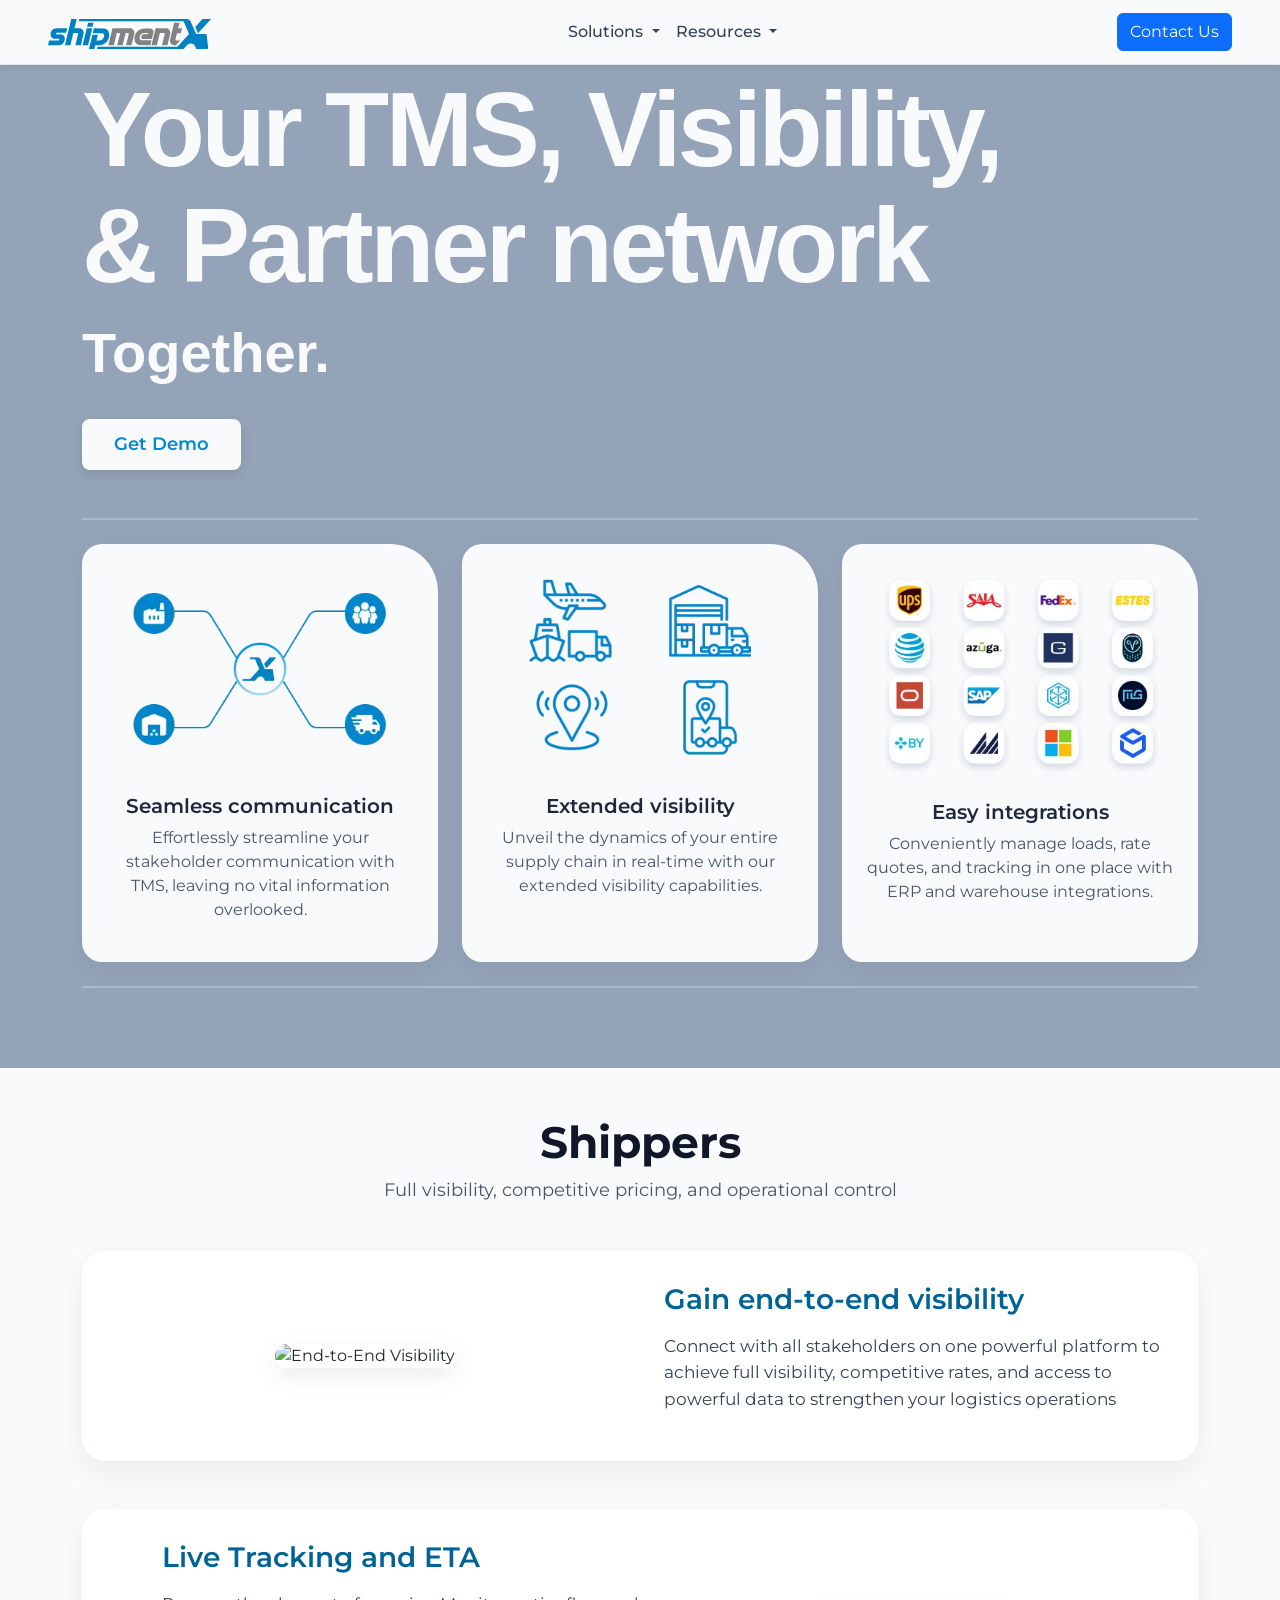
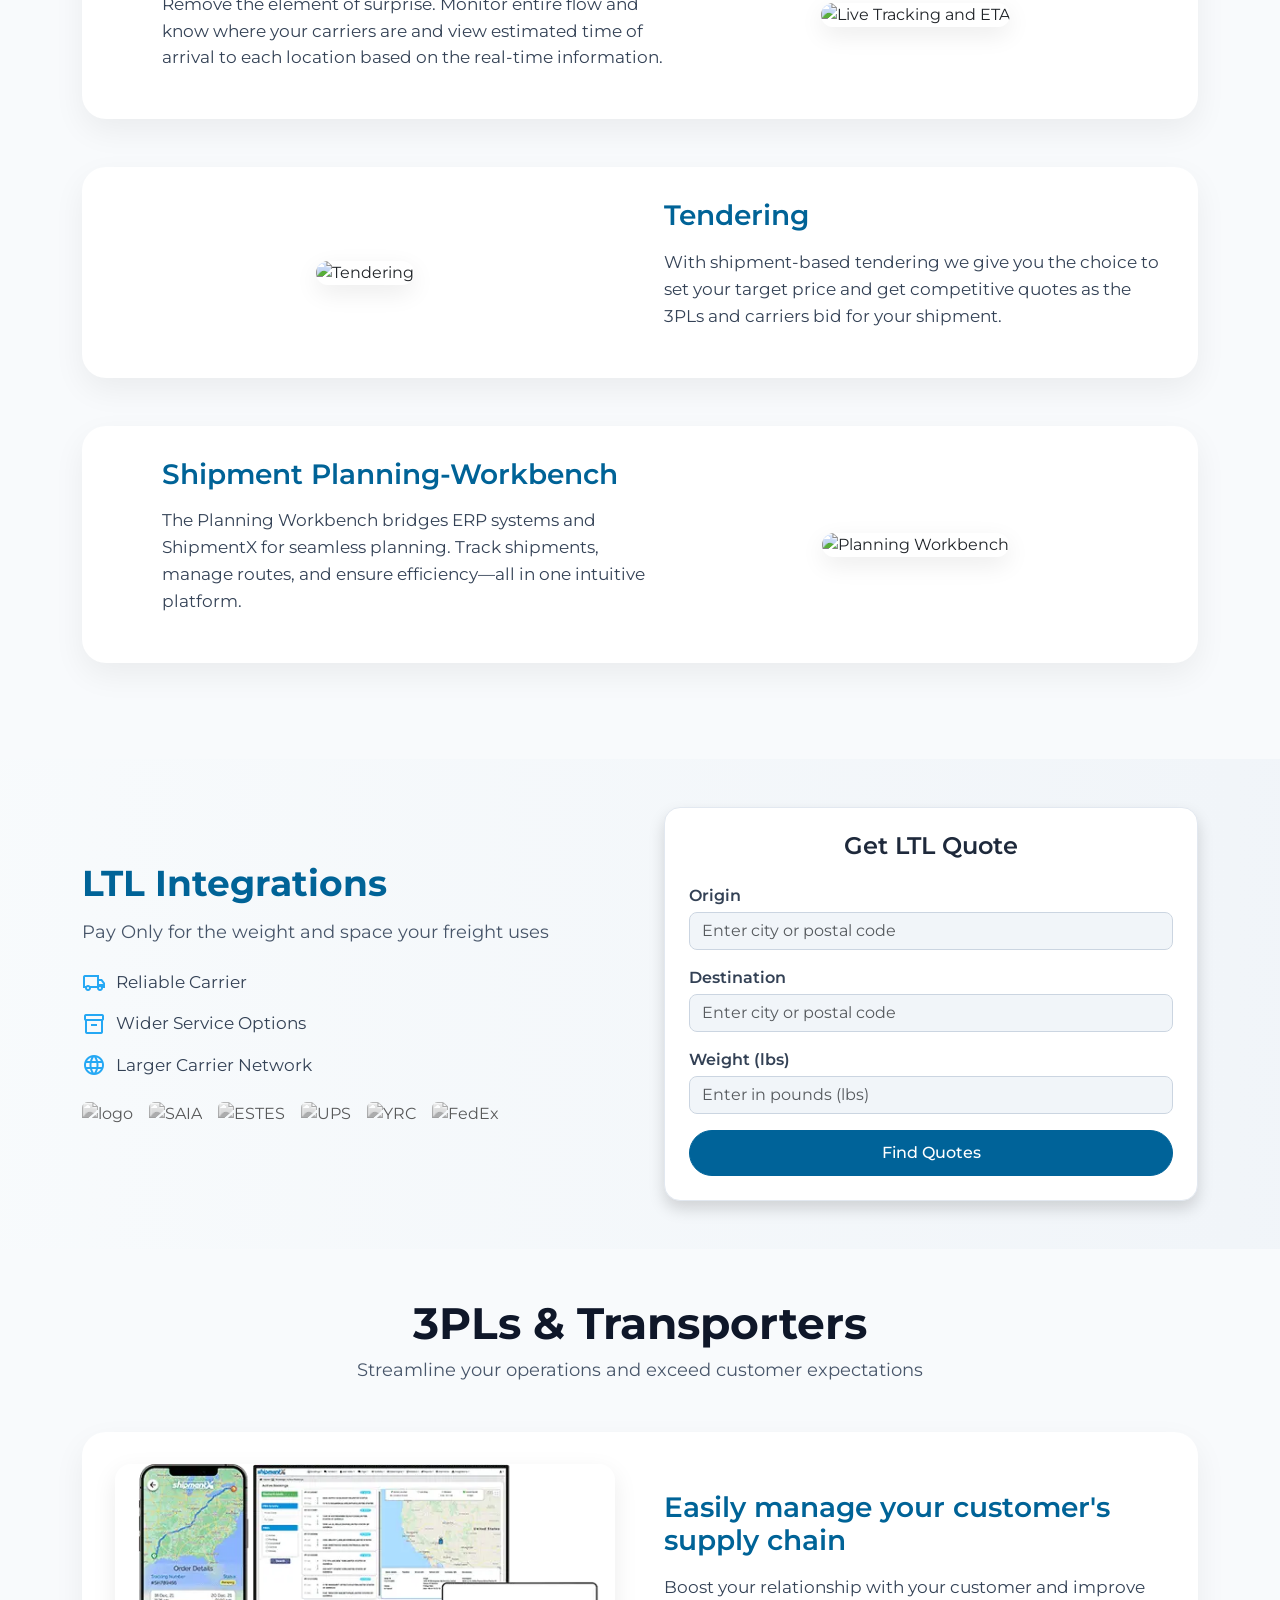
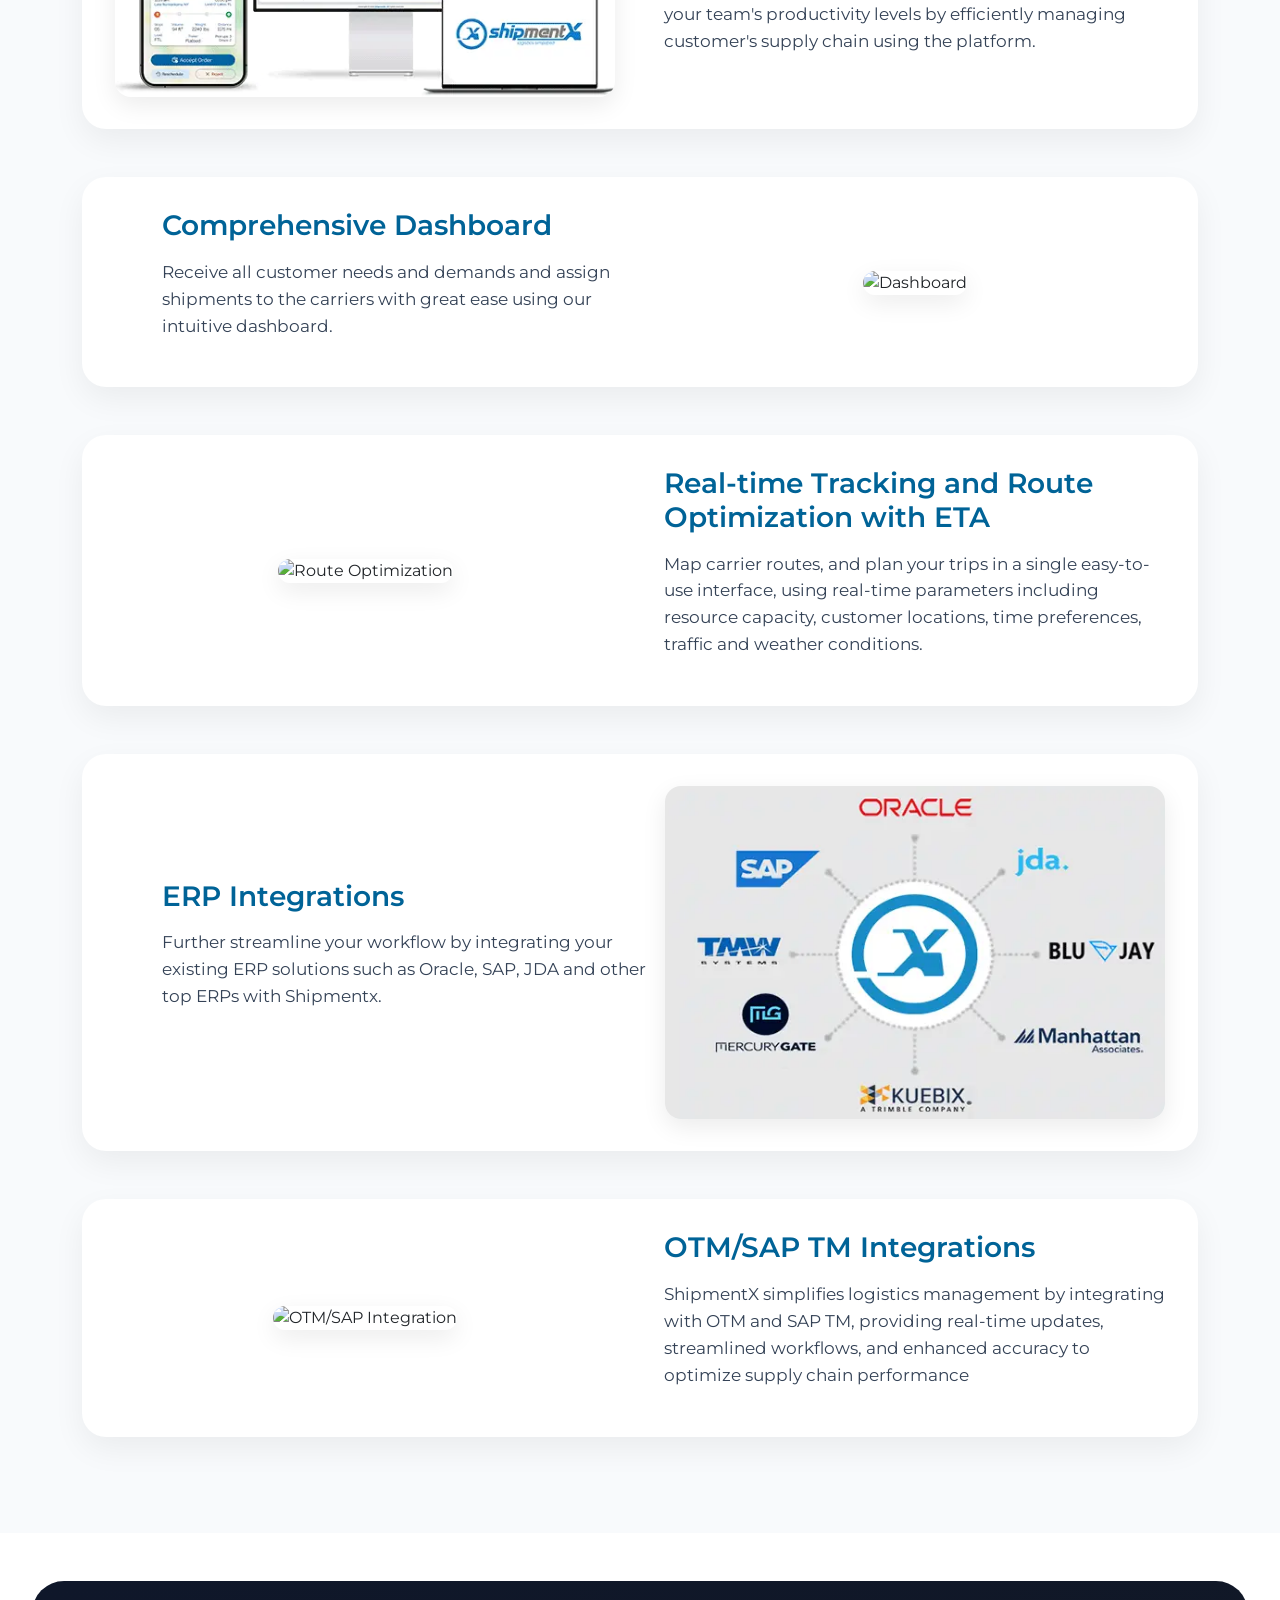
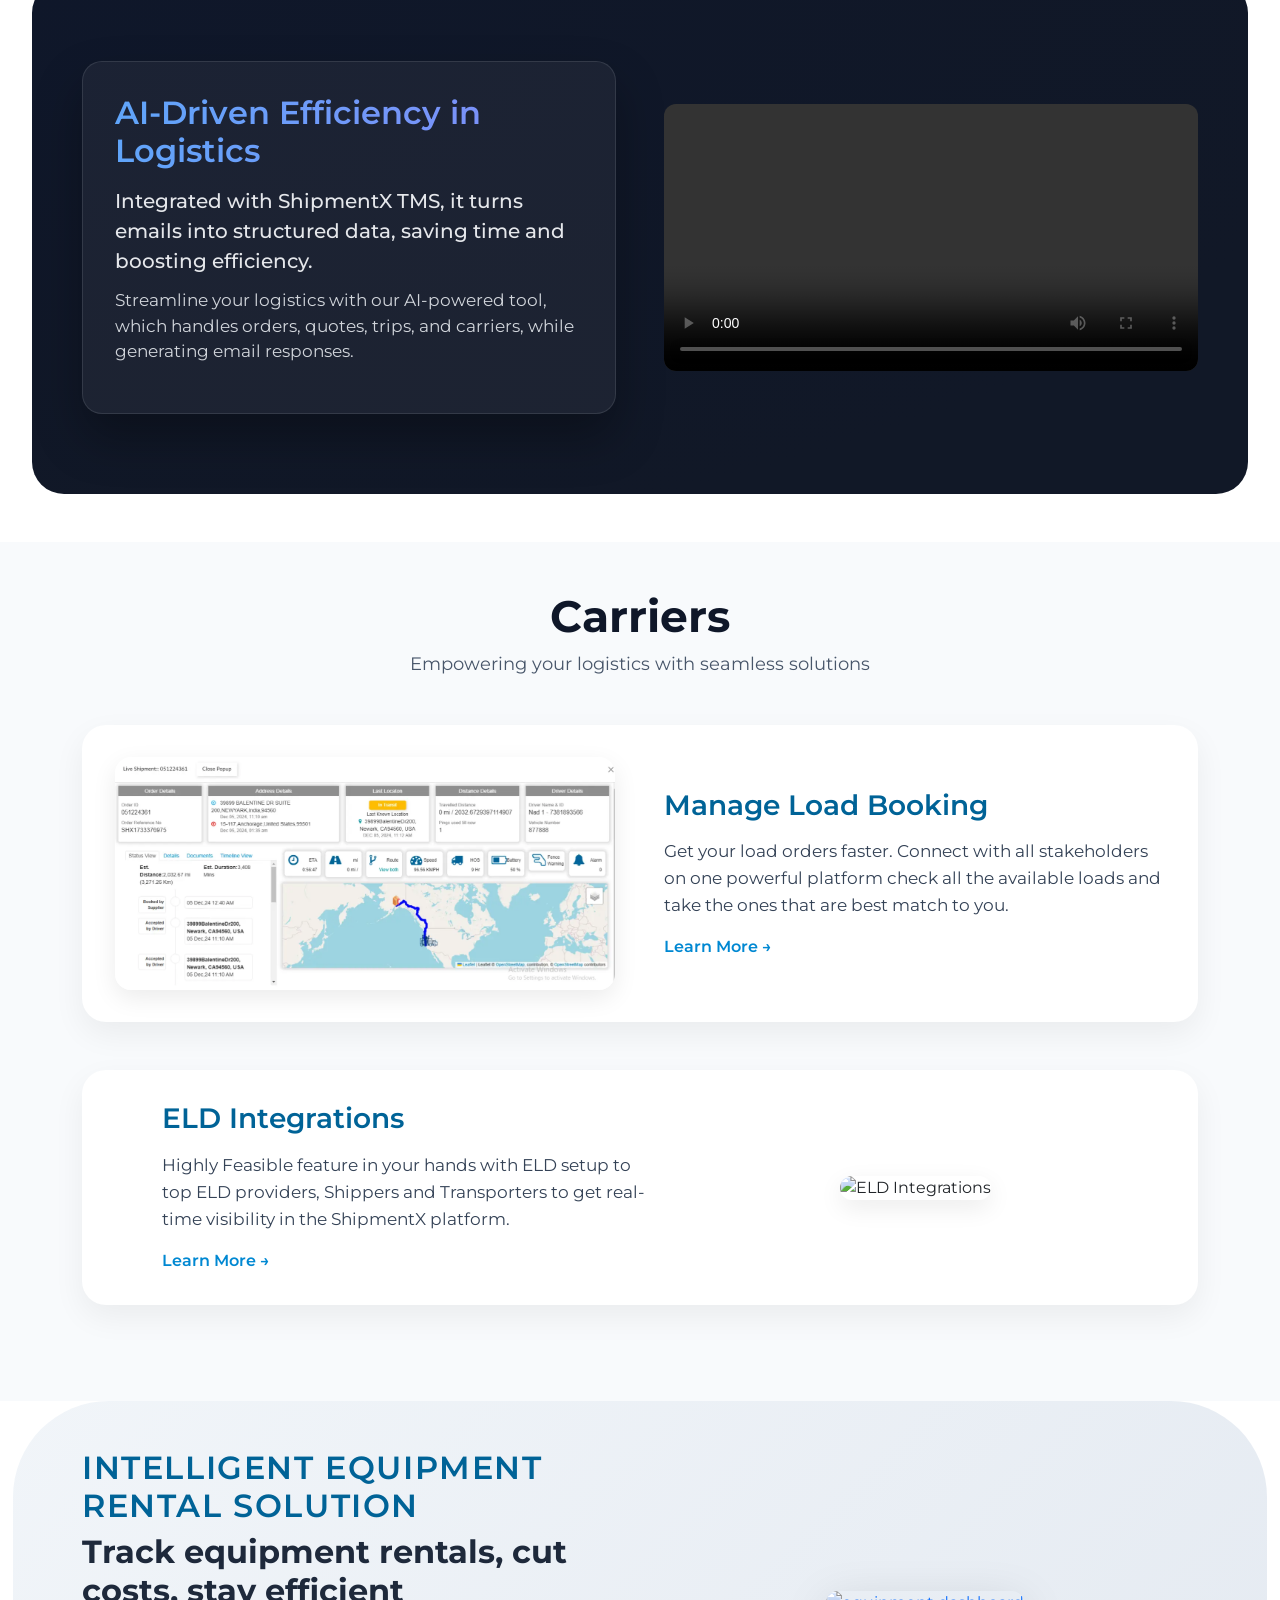
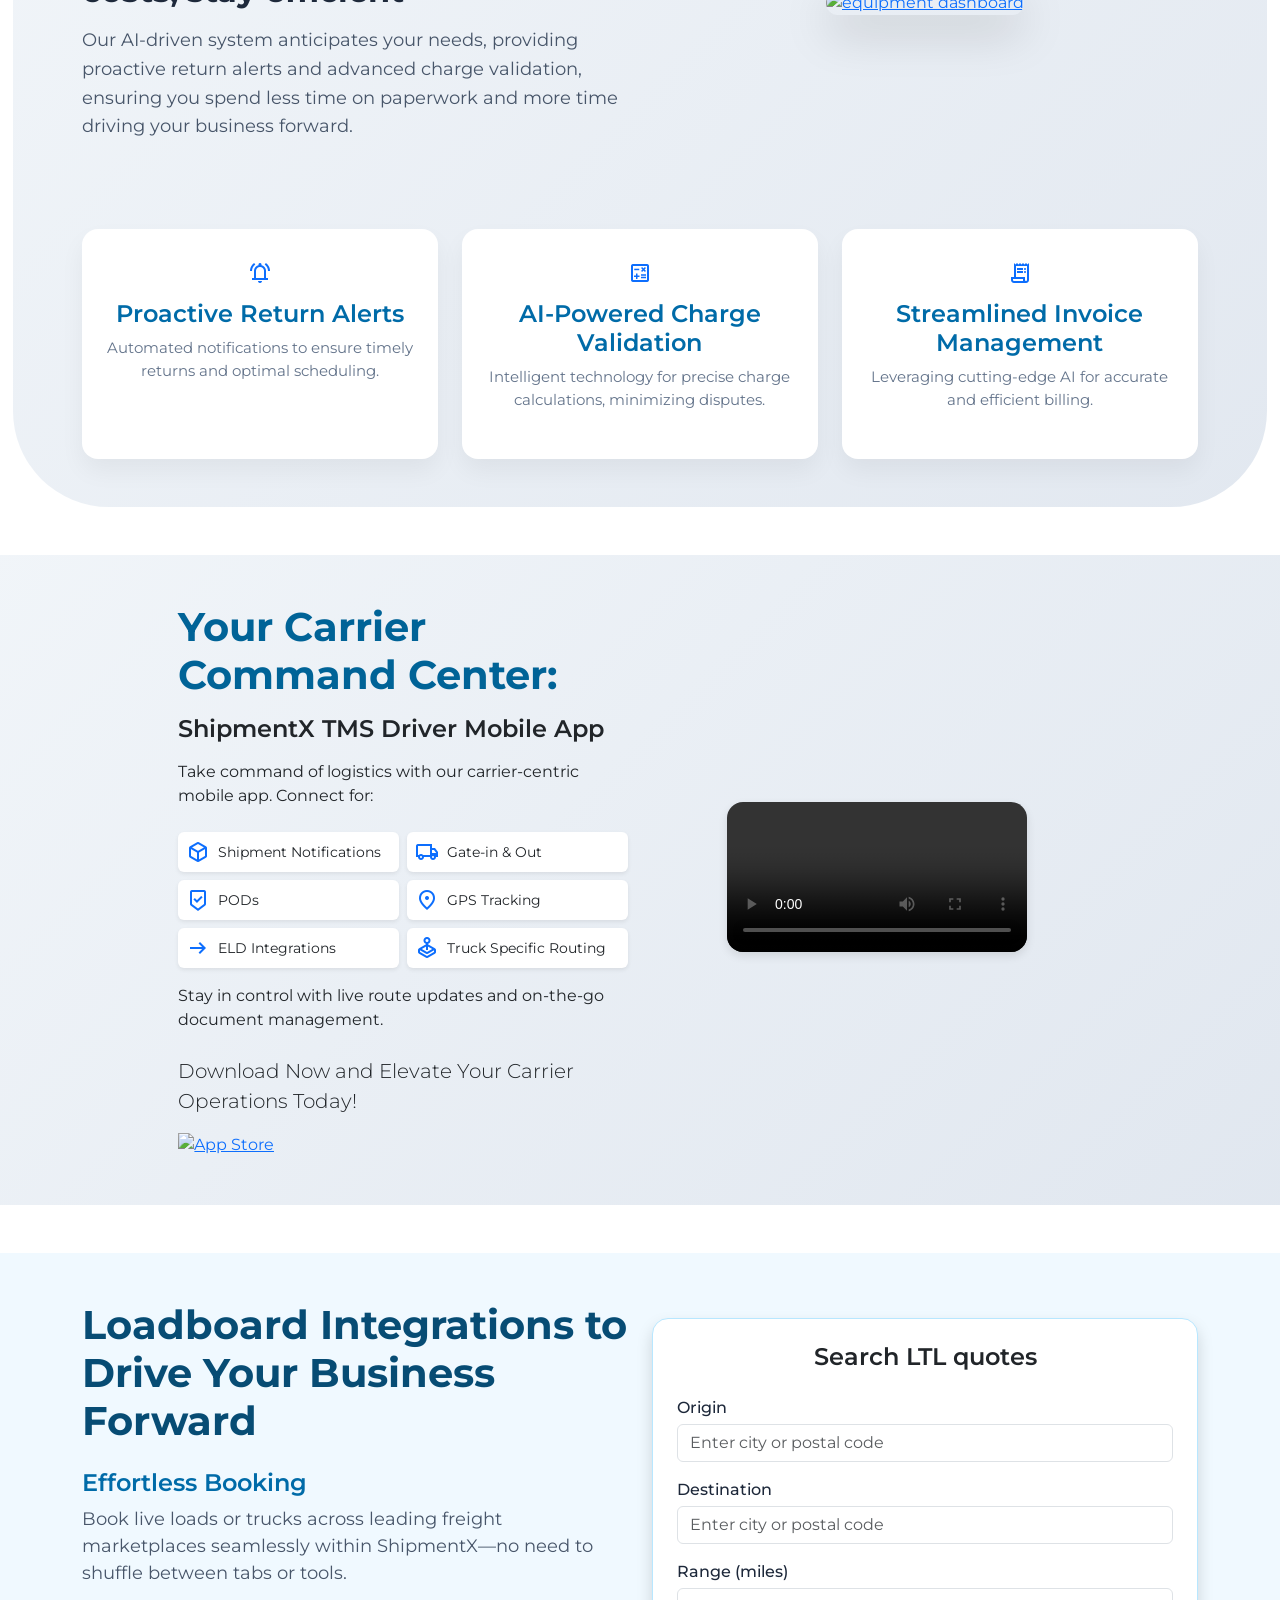
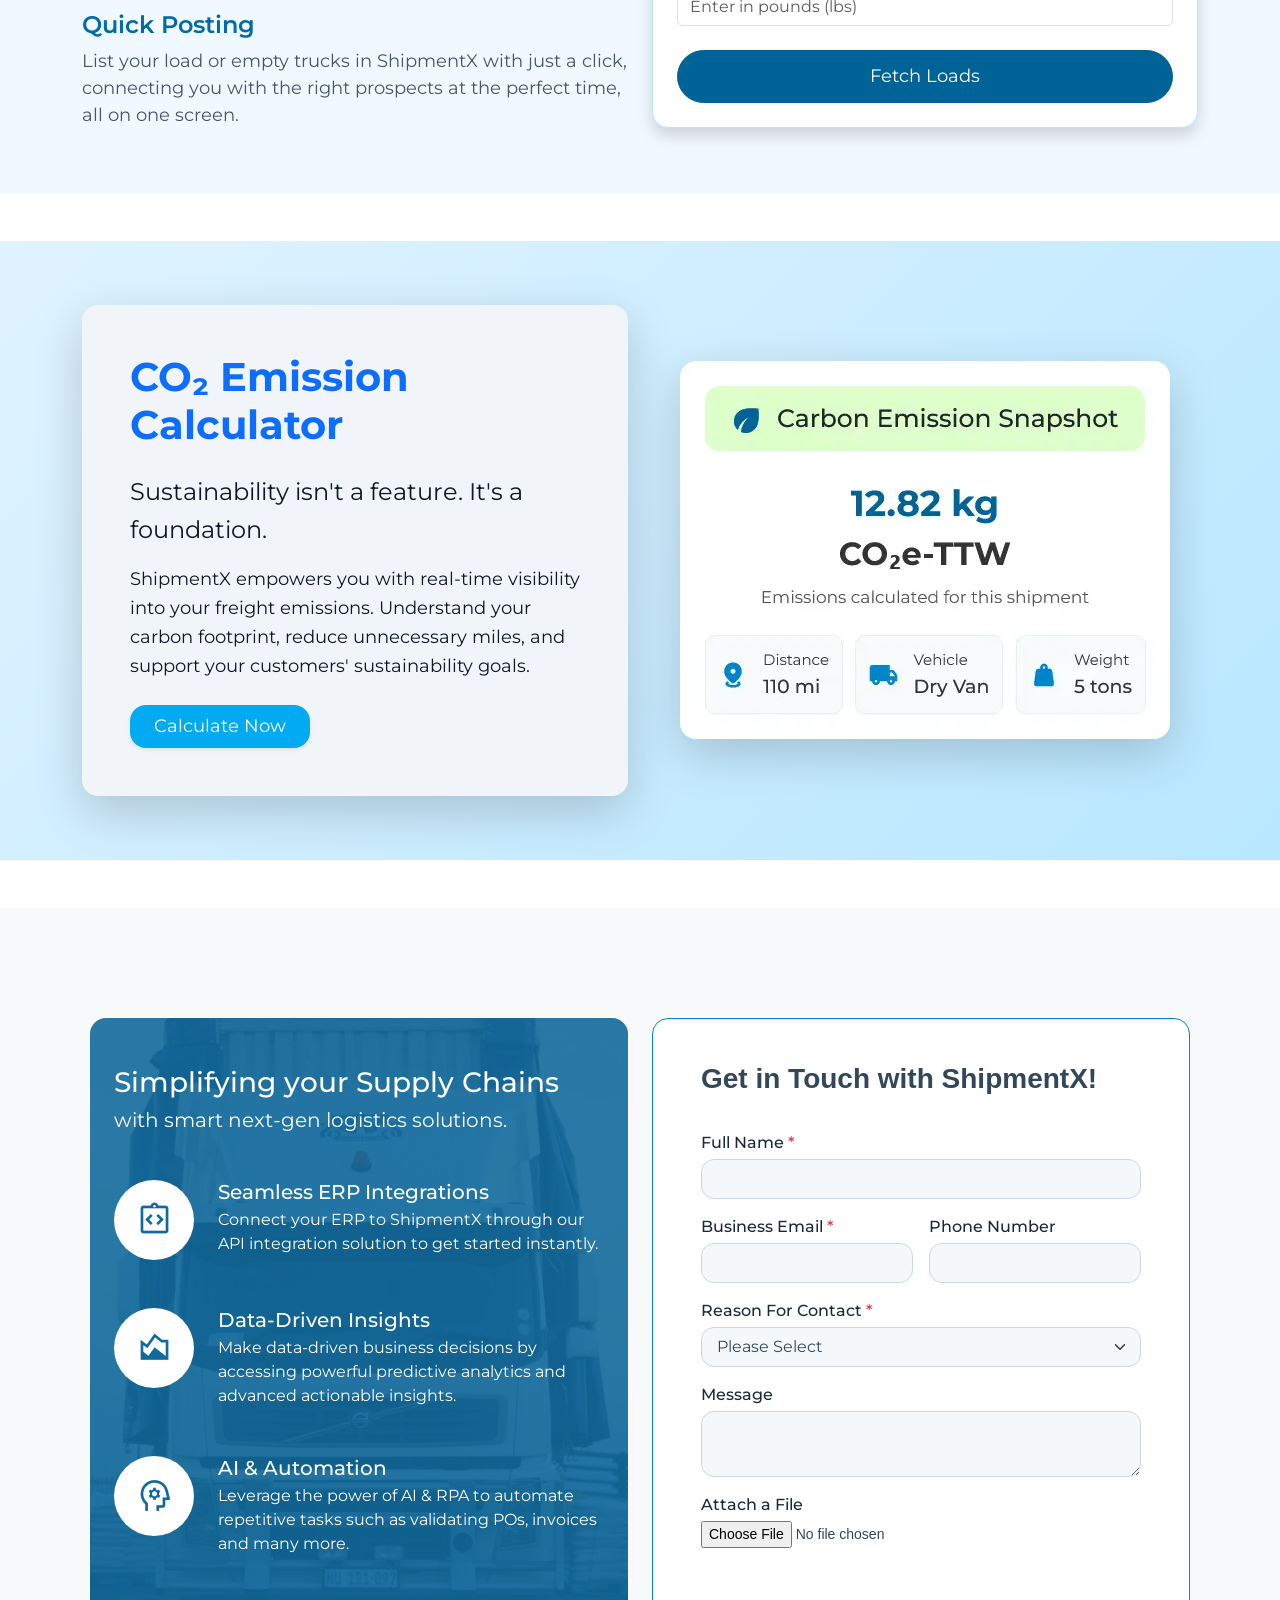
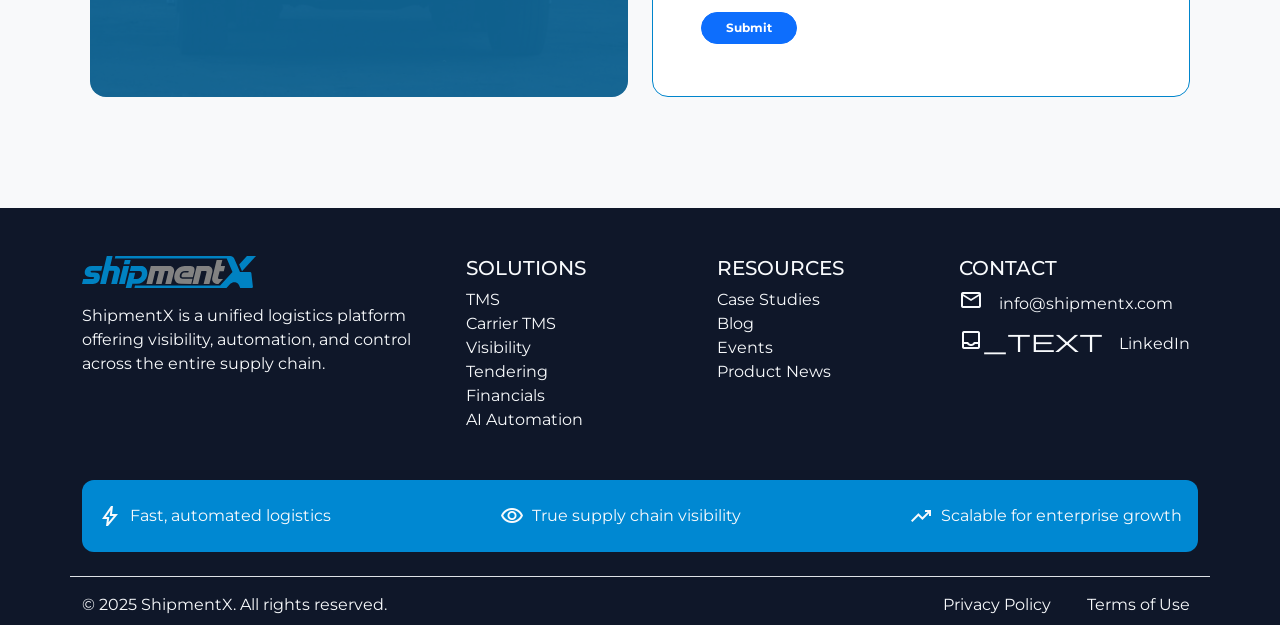
==== commit 5e0f42ef: "redesigned carriers section" ====
--- a/index.html
+++ b/index.html
@@ -161,92 +161,71 @@
     </div>
 </section>
 
-    <!-- Shippers section-->
-    <section class="carriers-section-wrapper my-5">
-        <div class="carriers-section container">
-            <h2 class="text-center section-heading mb-5">Shippers</h2>
-
-            <!-- First Article -->
-            <article class="row align-items-center carrier-article">
-                <div class="col-lg-6">
-                    <div class="carrier-content">
-                        <h3 class="carrier-title">Gain end-to-end visibility</h3>
-                        <p class="carrier-text">
-                            Connect with all stakeholders on one powerful platform to achieve full visibility,
-                            competitive rates, and access to powerful data to strengthen your logistics operations.
-                        </p>
-                    </div>
-                </div>
-                <div class="col-lg-6 text-center">
-                    <a href="https://www.shipmentx.com/assets/thumbnails/By-Milestone.jpg" class="glightbox"
-                        data-gallery="gallery1">
-                        <img src="https://www.shipmentx.com/assets/thumbnails/By-Milestone.jpg" alt="image" loading="lazy"
-                            class="img-fluid carrier-img">
-                    </a>
-                </div>
-            </article>
-
-            <!-- Second Article -->
-            <article class="row align-items-center carrier-article flex-lg-row-reverse">
-                <div class="col-lg-6">
-                    <div class="carrier-content">
-                        <h3 class="carrier-title">Live Tracking and ETA</h3>
-                        <p class="carrier-text">
-                            Remove the element of surprise. Monitor entire flow and know where your carriers
-                            are and view estimated time of arrival to each location based on the real-time information.
-                        </p>
-                    </div>
-                </div>
-                <div class="col-lg-6 text-center">
-                    <a href="https://www.shipmentx.com/assets/thumbnails/Live-Tracking-and-ETA-Image.jpg"
-                        class="glightbox" data-gallery="gallery1">
-                        <img src="https://www.shipmentx.com/assets/thumbnails/Live-Tracking-and-ETA-Image.jpg" loading="lazy"
-                            alt="image" class="img-fluid carrier-img">
-                    </a>
-                </div>
-            </article>
-
-            <!-- Third Article -->
-            <article class="row align-items-center carrier-article">
-                <div class="col-lg-6">
-                    <div class="carrier-content">
-                        <h3 class="carrier-title">Tendering</h3>
-                        <p class="carrier-text">
-                            With shipment-based tendering we give you the choice to set your target
-                            price and get competitive quotes as the 3PLs and carriers bid for your shipment
-                        </p>
-                    </div>
-                </div>
-                <div class="col-lg-6 text-center">
-                    <a href="https://www.shipmentx.com/assets/thumbnails/Tendering-1.jpg" class="glightbox"
-                        data-gallery="gallery1">
-                        <img src="https://www.shipmentx.com/assets/thumbnails/Tendering-1.jpg" alt="image" loading="lazy"
-                            class="img-fluid carrier-img">
-                    </a>
-                </div>
-            </article>
-
-            <!-- Fourth Article -->
-            <article class="row align-items-center carrier-article flex-lg-row-reverse">
-                <div class="col-lg-6">
-                    <div class="carrier-content">
-                        <h3 class="carrier-title">Shipment Planning-Workbench</h3>
-                        <p class="carrier-text">
-                            The Planning Workbench bridges ERP systems and ShipmentX for seamless planning.
-                            Track shipments, manage routes, and ensure efficiency—all in one intuitive platform.
-                        </p>
-                    </div>
-                </div>
-                <div class="col-lg-6 text-center">
-                    <a href="https://www.shipmentx.com/assets/thumbnails/planning-workbench.jpg" class="glightbox"
-                        data-gallery="gallery1">
-                        <img src="https://www.shipmentx.com/assets/thumbnails/planning-workbench.jpg" alt="image" loading="lazy"
-                            class="img-fluid carrier-img">
-                    </a>
-                </div>
-            </article>
-        </div>
-    </section>
+<!-- shipper section -->
+<section class="carriers-section py-5">
+    <div class="container">
+        <div class="text-center mb-5">
+            <h2 class="carriers-heading">Shippers</h2>
+            <p class="carriers-subheading">Full visibility, competitive pricing, and operational control</p>
+        </div>
+
+        <div class="carrier-card d-flex flex-column flex-lg-row align-items-center mb-5">
+            <div class="carrier-image-wrapper mb-4 mb-lg-0">
+                <img src="https://www.shipmentx.com/assets/thumbnails/By-Milestone.jpg" alt="End-to-End Visibility"
+                    class="carrier-img" loading="lazy">
+            </div>
+            <div class="carrier-info ms-lg-5">
+                <h3 class="carrier-title">Gain end-to-end visibility</h3>
+                <p class="carrier-text">
+                    Connect with all stakeholders on one powerful platform to achieve full visibility, 
+                    competitive rates, and access to powerful data to strengthen your logistics operations
+                </p>
+            </div>
+        </div>
+
+        <div class="carrier-card d-flex flex-column flex-lg-row align-items-center mb-5 flex-lg-row-reverse">
+            <div class="carrier-image-wrapper mb-4 mb-lg-0">
+                <img src="https://www.shipmentx.com/assets/thumbnails/Live-Tracking-and-ETA-Image.jpg"
+                    alt="Live Tracking and ETA" class="carrier-img" loading="lazy">
+            </div>
+            <div class="carrier-info ms-lg-5">
+                <h3 class="carrier-title">Live Tracking and ETA</h3>
+                <p class="carrier-text">
+                    Remove the element of surprise. Monitor entire flow and know where your carriers are and view
+                    estimated time of arrival to each location based on the real-time information.
+                </p>
+            </div>
+        </div>
+
+        <div class="carrier-card d-flex flex-column flex-lg-row align-items-center mb-5">
+            <div class="carrier-image-wrapper mb-4 mb-lg-0">
+                <img src="https://www.shipmentx.com/assets/thumbnails/Tendering-1.jpg" alt="Tendering"
+                    class="carrier-img" loading="lazy">
+            </div>
+            <div class="carrier-info ms-lg-5">
+                <h3 class="carrier-title">Tendering</h3>
+                <p class="carrier-text">
+                    With shipment-based tendering we give you the choice to set your target price and 
+                    get competitive quotes as the 3PLs and carriers bid for your shipment.
+                </p>
+            </div>
+        </div>
+
+        <div class="carrier-card d-flex flex-column flex-lg-row align-items-center mb-5 flex-lg-row-reverse">
+            <div class="carrier-image-wrapper mb-4 mb-lg-0">
+                <img src="https://www.shipmentx.com/assets/thumbnails/planning-workbench.jpg" alt="Planning Workbench"
+                    class="carrier-img" loading="lazy">
+            </div>
+            <div class="carrier-info ms-lg-5">
+                <h3 class="carrier-title">Shipment Planning-Workbench</h3>
+                <p class="carrier-text">
+                    The Planning Workbench bridges ERP systems and ShipmentX for seamless planning. Track shipments,
+                    manage routes, and ensure efficiency—all in one intuitive platform.
+                </p>
+            </div>
+        </div>
+    </div>
+</section>
 
 
 <!-- ltl section -->
@@ -305,112 +284,84 @@
     </div>
 </section>
 
-    <!-- 3PLs & Transporters -->
-    <section class="carriers-section-wrapper my-5">
-        <div class="carriers-section container">
-            <h2 class="text-center section-heading mb-5">3PLs & Transporters</h2>
-
-            <!-- First Article -->
-            <article class="row align-items-center carrier-article">
-                <div class="col-lg-6">
-                    <div class="carrier-content">
-                        <h3 class="carrier-title">Easily manage your customer's supply chain</h3>
-                        <p class="carrier-text">
-                            Boost your relationship with your customer and improve your team's productivity
-                            levels by efficiently managing customer's supply chain using the platform.
-                        </p>
-                    </div>
-                </div>
-                <div class="col-lg-6 text-center">
-                    <a href="public/images/livetracking112.webp" class="glightbox" data-gallery="gallery1">
-                        <img src="public/images/livetracking112.webp" alt="image" class="img-fluid carrier-img" loading="lazy">
-                    </a>
-                </div>
-            </article>
-
-            <!-- Second Article -->
-            <article class="row align-items-center carrier-article flex-lg-row-reverse">
-                <div class="col-lg-6">
-                    <div class="carrier-content">
-                        <h3 class="carrier-title">Comprehensive Dashboard</h3>
-                        <p class="carrier-text">
-                            Receive all customer needs and demands and assign shipments to
-                            the carriers with great ease using our intuitive dashboard.
-                        </p>
-                    </div>
-                </div>
-                <div class="col-lg-6 text-center">
-                    <a href="https://www.shipmentx.com/assets/thumbnails/Carrier-Dashboard.jpg" class="glightbox"
-                        data-gallery="gallery1">
-                        <img src="https://www.shipmentx.com/assets/thumbnails/Carrier-Dashboard.jpg" alt="image" loading="lazy"
-                            class="img-fluid carrier-img">
-                    </a>
-                </div>
-            </article>
-
-            <!-- Third Article -->
-            <article class="row align-items-center carrier-article">
-                <div class="col-lg-6">
-                    <div class="carrier-content">
-                        <h3 class="carrier-title">Real time tracking and Route Optimization with ETA</h3>
-                        <p class="carrier-text">
-                            Map carrier routes, and plan your trips in a single easy-to-use interface,
-                            using real-time parameters including resource capacity, customer locations, time
-                            preferences,
-                            traffic and weather conditions.
-                        </p>
-                    </div>
-                </div>
-                <div class="col-lg-6 text-center">
-                    <a href="https://www.shipmentx.com/assets/thumbnails/Route-Optimization-With-ETA.jpg"
-                        class="glightbox" data-gallery="gallery1">
-                        <img src="https://www.shipmentx.com/assets/thumbnails/Route-Optimization-With-ETA.jpg" loading="lazy"
-                            alt="image" class="img-fluid carrier-img">
-                    </a>
-                </div>
-            </article>
-
-            <!-- Fourth Article -->
-            <article class="row align-items-center carrier-article flex-lg-row-reverse">
-                <div class="col-lg-6">
-                    <div class="carrier-content">
-                        <h3 class="carrier-title">ELD Integrations</h3>
-                        <p class="carrier-text">
-                            Highly Feasible feature in your hands with ELD setup to top ELD providers,
-                            Shippers, and Transporters to get real-time visibility in the ShipmentX platform.
-                        </p>
-                    </div>
-                </div>
-                <div class="col-lg-6 text-center">
-                    <a href="public/images/oracle.webp" class="glightbox" data-gallery="gallery1">
-                        <img src="public/images/oracle.webp" alt="ELD Integrations" class="img-fluid carrier-img" loading="lazy">
-                    </a>
-                </div>
-            </article>
-
-            <!-- Fifth Article -->
-            <article class="row align-items-center carrier-article">
-                <div class="col-lg-6">
-                    <div class="carrier-content">
-                        <h3 class="carrier-title">OTM/SAP TM Integrations</h3>
-                        <p class="carrier-text">
-                            ShipmentX simplifies logistics management by integrating with OTM and SAP TM,
-                            providing real-time updates, streamlined workflows, and enhanced accuracy to optimize supply
-                            chain
-                            performance
-                        </p>
-                    </div>
-                </div>
-                <div class="col-lg-6 text-center">
-                    <a href="https://www.shipmentx.com/assets/thumbnails/otm-sap-integrations-2.gif" class="glightbox"
-                        data-gallery="gallery1">
-                        <img src="https://www.shipmentx.com/assets/thumbnails/otm-sap-integrations-2.gif" alt="image" loading="lazy"
-                            class="img-fluid carrier-img">
-                    </a>
-                </div>
-            </article>
-        </div>
-    </section>
+<!-- 3PLs & Transporters -->
+<section class="carriers-section py-5">
+    <div class="container">
+        <div class="text-center mb-5">
+            <h2 class="carriers-heading">3PLs & Transporters</h2>
+            <p class="carriers-subheading">Streamline your operations and exceed customer expectations</p>
+        </div>
+
+        <div class="carrier-card d-flex flex-column flex-lg-row align-items-center mb-5">
+            <div class="carrier-image-wrapper mb-4 mb-lg-0">
+                <img src="public/images/livetracking112.webp" alt="Manage Supply Chain" class="carrier-img"
+                    loading="lazy">
+            </div>
+            <div class="carrier-info ms-lg-5">
+                <h3 class="carrier-title">Easily manage your customer's supply chain</h3>
+                <p class="carrier-text">
+                    Boost your relationship with your customer and improve your team's productivity 
+                    levels by efficiently managing customer's supply chain using the platform.
+                </p>
+            </div>
+        </div>
+
+        <div class="carrier-card d-flex flex-column flex-lg-row align-items-center mb-5 flex-lg-row-reverse">
+            <div class="carrier-image-wrapper mb-4 mb-lg-0">
+                <img src="https://www.shipmentx.com/assets/thumbnails/Carrier-Dashboard.jpg" alt="Dashboard"
+                    class="carrier-img" loading="lazy">
+            </div>
+            <div class="carrier-info ms-lg-5">
+                <h3 class="carrier-title">Comprehensive Dashboard</h3>
+                <p class="carrier-text">
+                    Receive all customer needs and demands and assign shipments 
+                    to the carriers with great ease using our intuitive dashboard.
+                </p>
+            </div>
+        </div>
+
+        <div class="carrier-card d-flex flex-column flex-lg-row align-items-center mb-5">
+            <div class="carrier-image-wrapper mb-4 mb-lg-0">
+                <img src="https://www.shipmentx.com/assets/thumbnails/Route-Optimization-With-ETA.jpg"
+                    alt="Route Optimization" class="carrier-img" loading="lazy">
+            </div>
+            <div class="carrier-info ms-lg-5">
+                <h3 class="carrier-title">Real-time Tracking and Route Optimization with ETA</h3>
+                <p class="carrier-text">
+                    Map carrier routes, and plan your trips in a single easy-to-use interface, using real-time parameters including resource
+                    capacity, customer locations, time preferences, traffic and weather conditions.
+                </p>
+            </div>
+        </div>
+
+        <div class="carrier-card d-flex flex-column flex-lg-row align-items-center mb-5 flex-lg-row-reverse">
+            <div class="carrier-image-wrapper mb-4 mb-lg-0">
+                <img src="public/images/oracle.webp" alt="ELD Integrations" class="carrier-img" loading="lazy">
+            </div>
+            <div class="carrier-info ms-lg-5">
+                <h3 class="carrier-title">ERP Integrations</h3>
+                <p class="carrier-text">
+                    Further streamline your workflow by integrating your existing ERP
+                    solutions such as Oracle, SAP, JDA and other top ERPs with Shipmentx.
+                </p>
+            </div>
+        </div>
+
+        <div class="carrier-card d-flex flex-column flex-lg-row align-items-center mb-5">
+            <div class="carrier-image-wrapper mb-4 mb-lg-0">
+                <img src="https://www.shipmentx.com/assets/thumbnails/otm-sap-integrations-2.gif"
+                    alt="OTM/SAP Integration" class="carrier-img" loading="lazy">
+            </div>
+            <div class="carrier-info ms-lg-5">
+                <h3 class="carrier-title">OTM/SAP TM Integrations</h3>
+                <p class="carrier-text">
+                    ShipmentX simplifies logistics management by integrating with OTM and SAP TM, providing real-time updates, 
+                    streamlined workflows, and enhanced accuracy to optimize supply chain performance
+                </p>
+            </div>
+        </div>
+    </div>
+</section>
 
 <!-- ai section -->
 <section class="ai-section">
@@ -444,52 +395,47 @@
     </div>
 </section>
 
-
-<!-- carriers section -->
-<section class="carriers-section-wrapper my-5">
-    <div class="carriers-section container">
-        <h2 class="text-center section-heading mb-5">Carriers</h2>
-
-        <!-- First Article -->
-        <article class="row align-items-center carrier-article">
-            <div class="col-lg-6">
-                <div class="carrier-content">
-                    <h3 class="carrier-title">Manage Load Booking</h3>
-                    <p class="carrier-text">
-                        Get your load orders faster. Connect with all stakeholders on one powerful platform,
-                        check all the available loads and take the ones that are best match to you.
-                    </p>
-                </div>
-            </div>
-            <div class="col-lg-6 text-center">
-                <a href="public/images/livetrack in tms.webp" class="glightbox" data-gallery="gallery1">
-                    <img src="public/images/livetrack in tms.webp" loading="lazy" alt="Manage Load Booking" loading="lazy"
-                        class="img-fluid carrier-img" />
-                </a>
-            </div>
-        </article>
-
-        <!-- Second Article -->
-        <article class="row align-items-center carrier-article flex-lg-row-reverse">
-            <div class="col-lg-6">
-                <div class="carrier-content">
-                    <h3 class="carrier-title">ELD Integrations</h3>
-                    <p class="carrier-text">
-                        Highly Feasible feature in your hands with ELD setup to top ELD providers,
-                        Shippers, and Transporters to get real-time visibility in the ShipmentX platform.
-                    </p>
-                </div>
-            </div>
-            <div class="col-lg-6 text-center">
-                <a href="https://www.shipmentx.com/assets/images/anygps-flow-640x360.gif" class="glightbox"
-                    data-gallery="gallery1">
-                    <img src="https://www.shipmentx.com/assets/images/anygps-flow-640x360.gif" alt="ELD Integrations" loading="lazy"
-                        loading="lazy" class="img-fluid carrier-img" />
-                </a>
-            </div>
-        </article>
+<!-- Carriers Section -->
+<section class="carriers-section py-5">
+    <div class="container">
+        <div class="text-center mb-5">
+            <h2 class="carriers-heading">Carriers</h2>
+            <p class="carriers-subheading">Empowering your logistics with seamless solutions</p>
+        </div>
+
+        <!-- Article 1 -->
+        <div class="carrier-card d-flex flex-column flex-lg-row align-items-center mb-5">
+            <div class="carrier-image-wrapper mb-4 mb-lg-0">
+                <img src="public/images/livetrack in tms.webp" alt="Manage Load Booking" class="carrier-img">
+            </div>
+            <div class="carrier-info ms-lg-5">
+                <h3 class="carrier-title">Manage Load Booking</h3>
+                <p class="carrier-text">
+                    Get your load orders faster. Connect with all stakeholders on one powerful platform check 
+                    all the available loads and take the ones that are best match to you.
+                </p>
+                <a href="#" class="carrier-link">Learn More →</a>
+            </div>
+        </div>
+
+        <!-- Article 2 -->
+        <div class="carrier-card d-flex flex-column flex-lg-row align-items-center mb-5 flex-lg-row-reverse">
+            <div class="carrier-image-wrapper mb-4 mb-lg-0">
+                <img src="https://www.shipmentx.com/assets/images/anygps-flow-640x360.gif" alt="ELD Integrations"
+                    class="carrier-img">
+            </div>
+            <div class="carrier-info ms-lg-5">
+                <h3 class="carrier-title">ELD Integrations</h3>
+                <p class="carrier-text">
+                    Highly Feasible feature in your hands with ELD setup to top ELD providers, 
+                    Shippers and Transporters to get real-time visibility in the ShipmentX platform.
+                </p>
+                <a href="#" class="carrier-link">Learn More →</a>
+            </div>
+        </div>
     </div>
 </section>
+
 
 <!-- Equipment Rental Section -->
 <section class="equipment-rental-section py-5 mx-auto">
@@ -543,7 +489,7 @@
         </div>
     </div>
 </section>
-  
+
 
 
 
@@ -616,7 +562,7 @@
             </div>
         </div>
     </section>
-      
+
 
 <!-- loadboard section -->
 <section class="loadboard-section pt-5 pb-5">
--- a/style.css
+++ b/style.css
@@ -520,32 +520,60 @@
 }
 
 
-/* carrier section */
-.carriers-section-wrapper {
-  padding-left: 5rem;
-  padding-right: 5rem;
+/* Carriers Section */
+.carriers-section {
   background-color: var(--neutral-50);
 }
 
-.section-heading {
-  font-size: 2.25rem;
+.carriers-heading {
+  font-size: 2.75rem;
   font-weight: 700;
   color: var(--neutral-900);
-  letter-spacing: -0.5px;
-}
-
-.carrier-article {
-  margin-bottom: 4rem;
-  transition: all 0.3s ease;
-}
-
-.carrier-content {
-  padding-right: 1rem;
-  padding-left: 1rem;
+}
+
+.carriers-subheading {
+  font-size: 1.1rem;
+  color: var(--neutral-600);
+  max-width: 600px;
+  margin: 0 auto;
+}
+
+.carrier-card {
+  background-color: #fff;
+  border-radius: 1.5rem;
+  box-shadow: 0 12px 32px rgba(0, 0, 0, 0.06);
+  padding: 2rem;
+  transition: transform 0.3s ease, box-shadow 0.3s ease;
+}
+
+.carrier-card:hover {
+  transform: translateY(-5px);
+  box-shadow: 0 16px 40px rgba(0, 0, 0, 0.1);
+}
+
+.carrier-image-wrapper {
+  flex: 1;
+  text-align: center;
+}
+
+.carrier-img {
+  width: 100%;
+  max-width: 500px;
+  border-radius: 1rem;
+  box-shadow: 0 8px 24px rgba(0, 0, 0, 0.08);
+  transition: transform 0.3s ease;
+}
+
+.carrier-img:hover {
+  transform: scale(1.03);
+}
+
+.carrier-info {
+  flex: 1;
 }
 
 .carrier-title {
-  font-size: 1.625rem;
+  font-size: 1.75rem;
   font-weight: 600;
   color: var(--brand-primary);
   margin-bottom: 1rem;
@@ -553,57 +581,41 @@
 
 .carrier-text {
   font-size: 1.05rem;
-  color: var(--neutral-600);
-  line-height: 1.7;
-  max-width: 38rem;
-}
-
-.carrier-img {
-  max-width: 100%;
-  border-radius: 1.25rem;
-  box-shadow: 0 14px 32px rgba(0, 0, 0, 0.1);
-  transition: transform 0.4s ease, box-shadow 0.4s ease;
-}
-
-.carrier-img:hover {
-  transform: scale(1.04);
-  box-shadow: 0 16px 36px rgba(0, 0, 0, 0.15);
-}
-
-@media (max-width: 768px) {
-  .carriers-section-wrapper {
-    padding-left: 1rem;
-    padding-right: 1rem;
-    margin-top: 1.5rem;
-    margin-bottom: 1.5rem;
-  }
-
-  .section-heading {
-    font-size: 1.875rem;
-    margin-bottom: 2rem;
+  color: var(--neutral-700);
+  line-height: 1.6;
+  margin-bottom: 1rem;
+}
+
+.carrier-link {
+  font-size: 1rem;
+  font-weight: 600;
+  color: var(--brand-600);
+  text-decoration: none;
+  transition: color 0.3s ease;
+}
+
+.carrier-link:hover {
+  color: var(--brand-700);
+}
+
+/* Responsive Styles */
+@media (max-width: 992px) {
+  .carrier-card {
+    padding: 1.5rem;
   }
 
   .carrier-title {
-    font-size: 1.375rem;
+    font-size: 1.5rem;
   }
 
   .carrier-text {
     font-size: 1rem;
   }
 
-  .carrier-content {
-    text-align: center;
-  }
-
-  .carrier-article {
-    margin-bottom: 2.5rem;
-  }
-
-  .carrier-img {
-    margin-top: 1.25rem;
-  }
-}
-
+  .carriers-heading {
+    font-size: 2.25rem;
+  }
+}
 
 
 /* intelligent rental section */
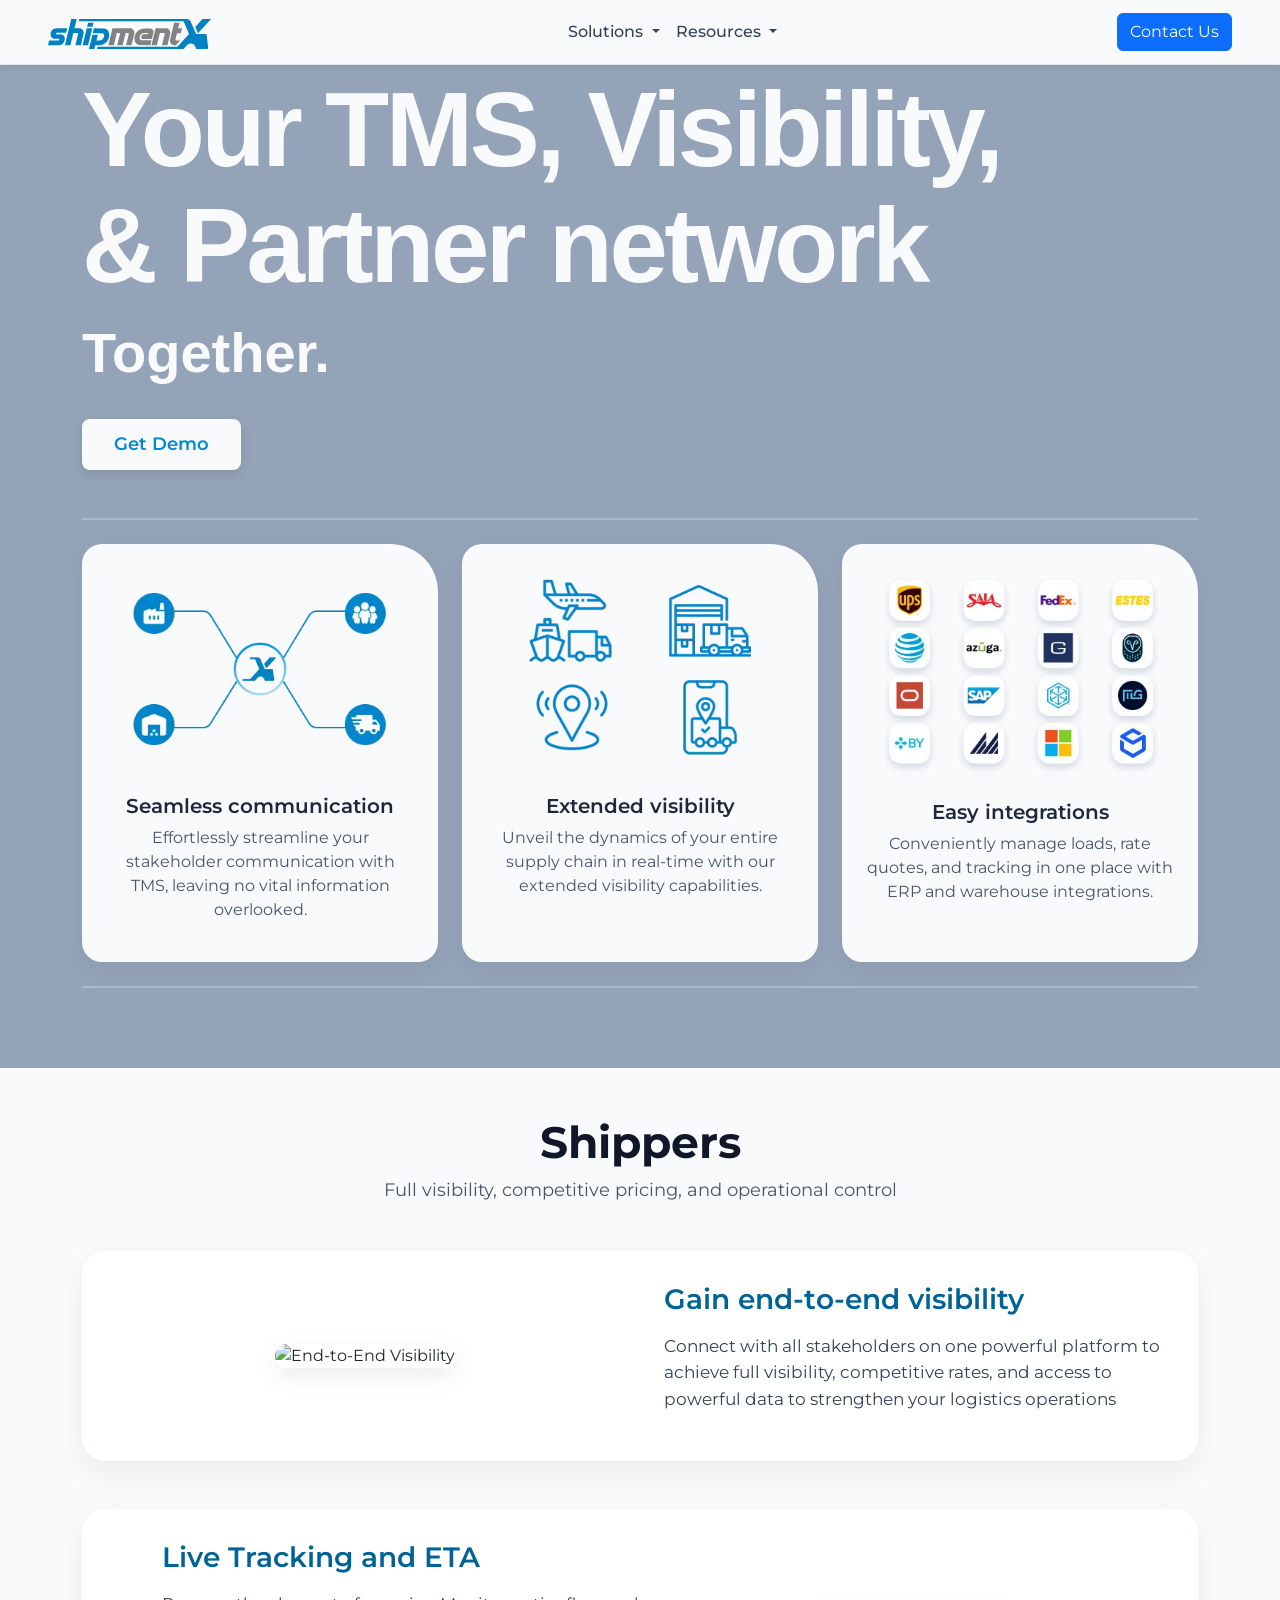
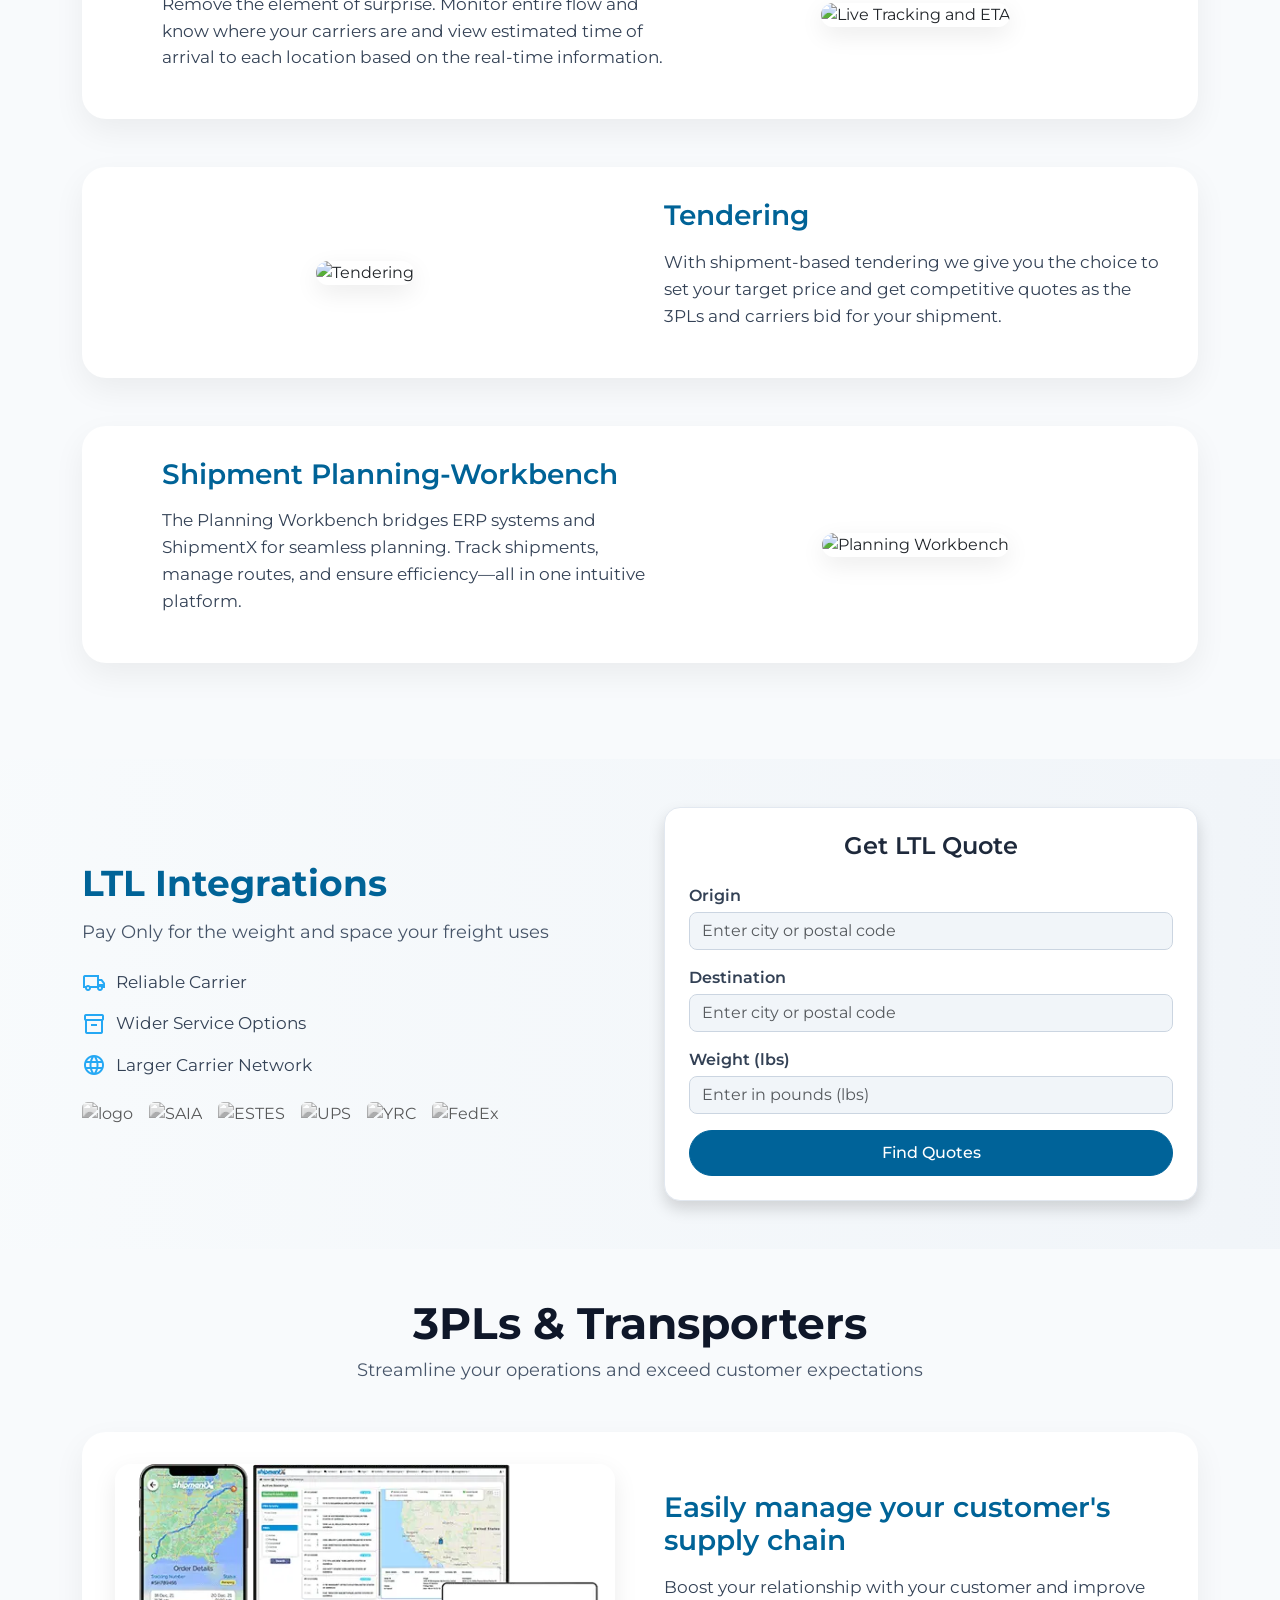
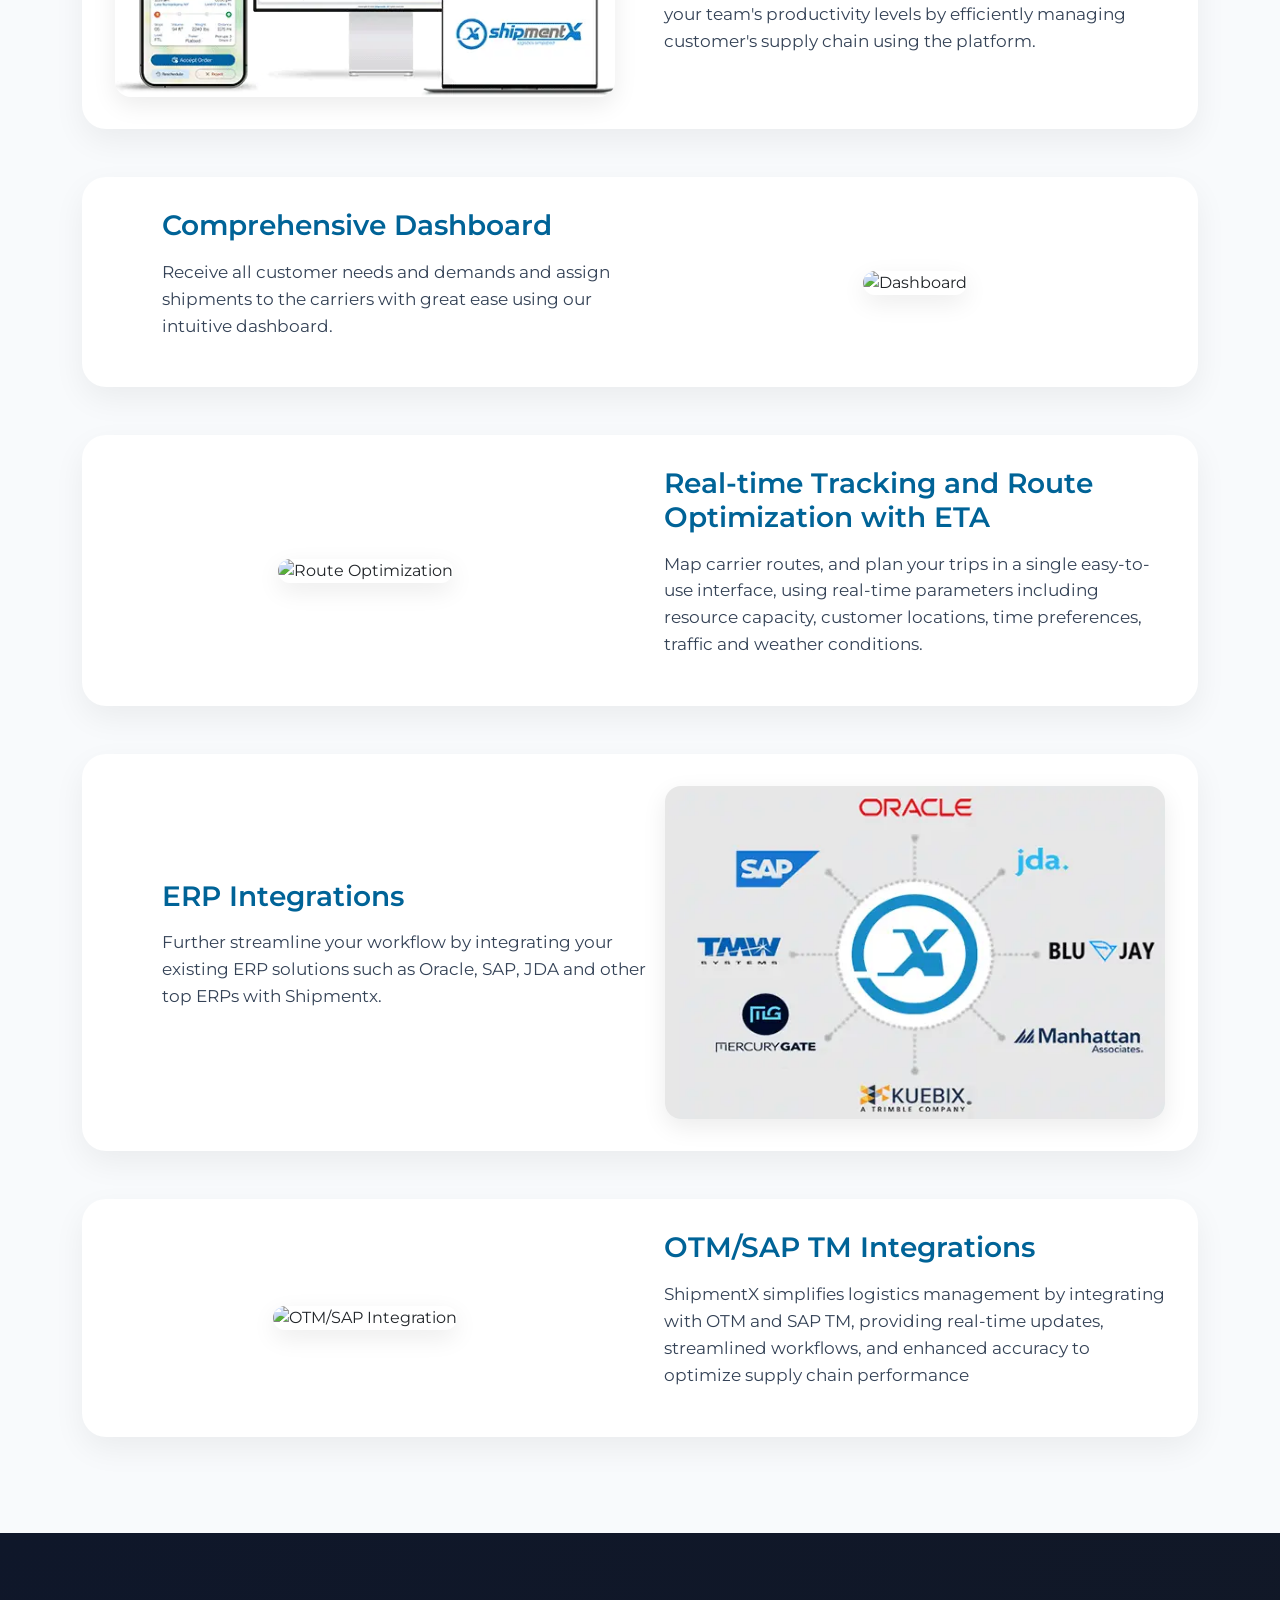
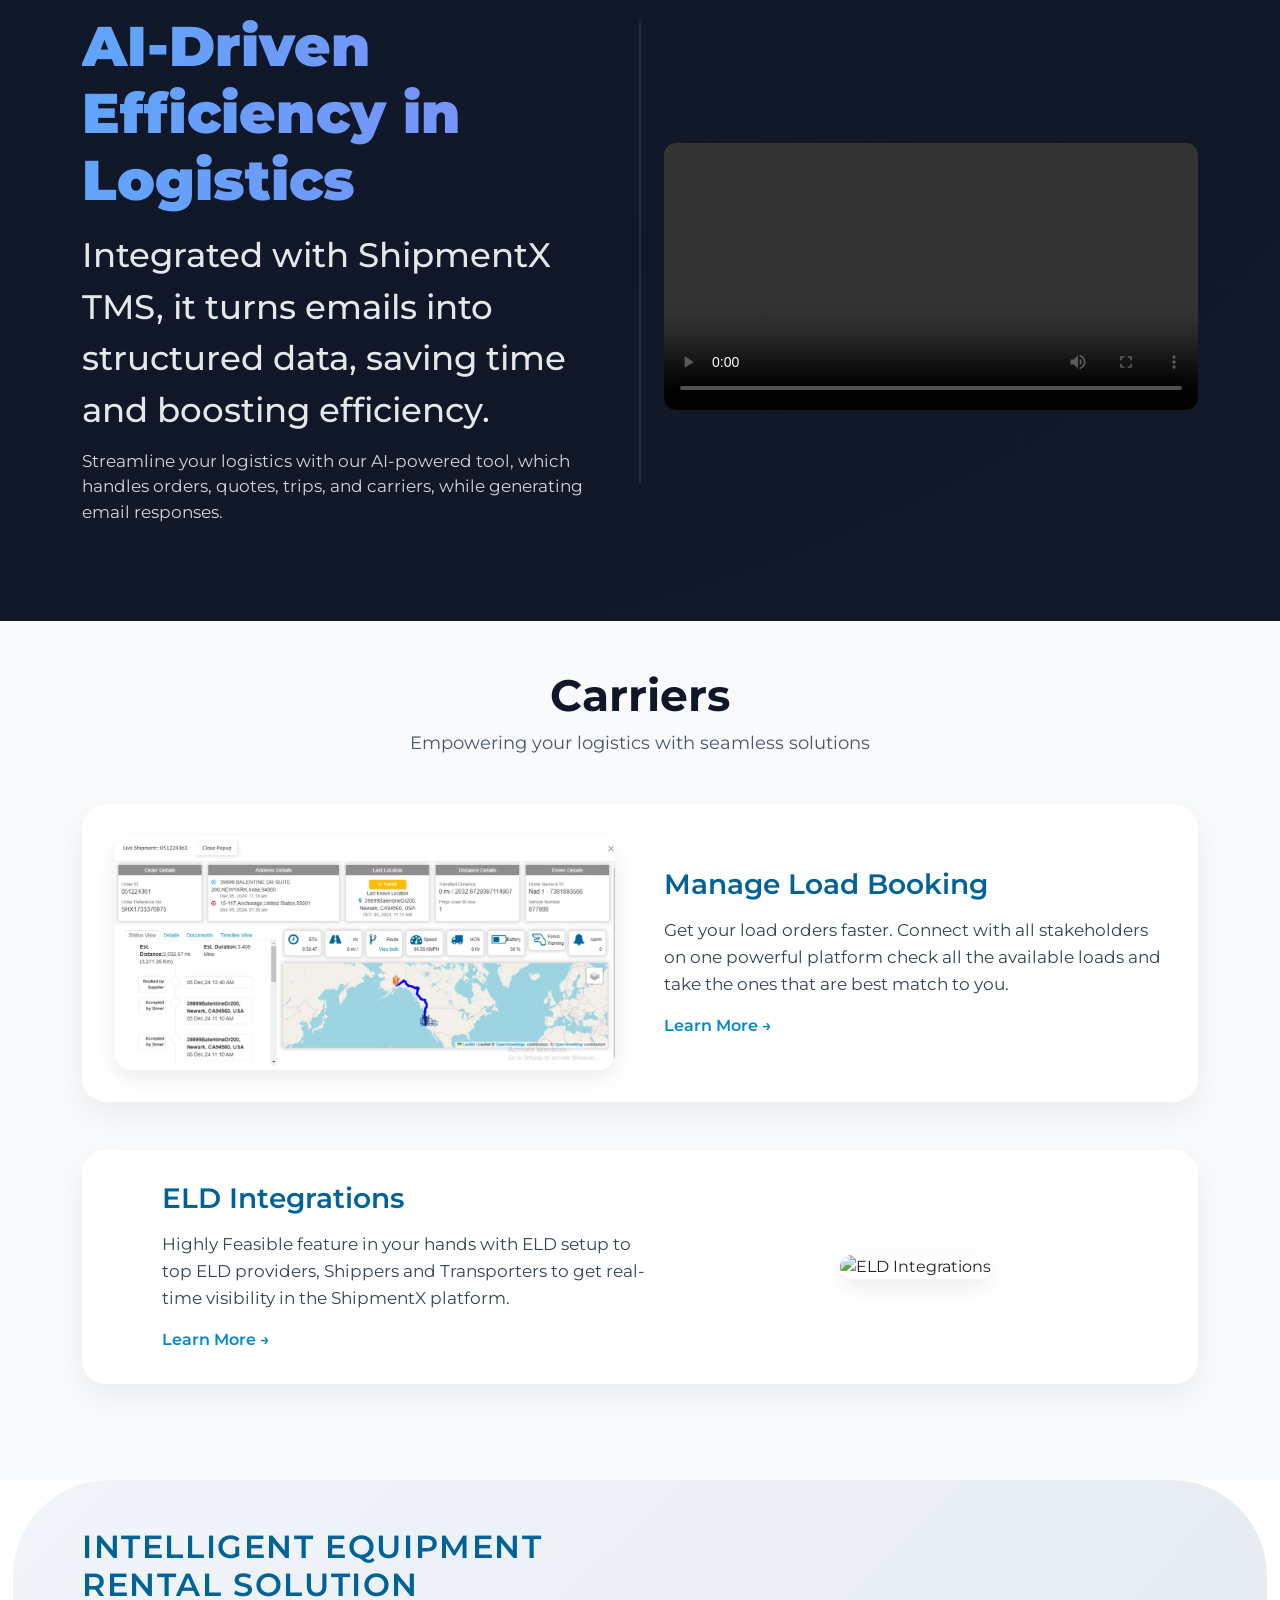
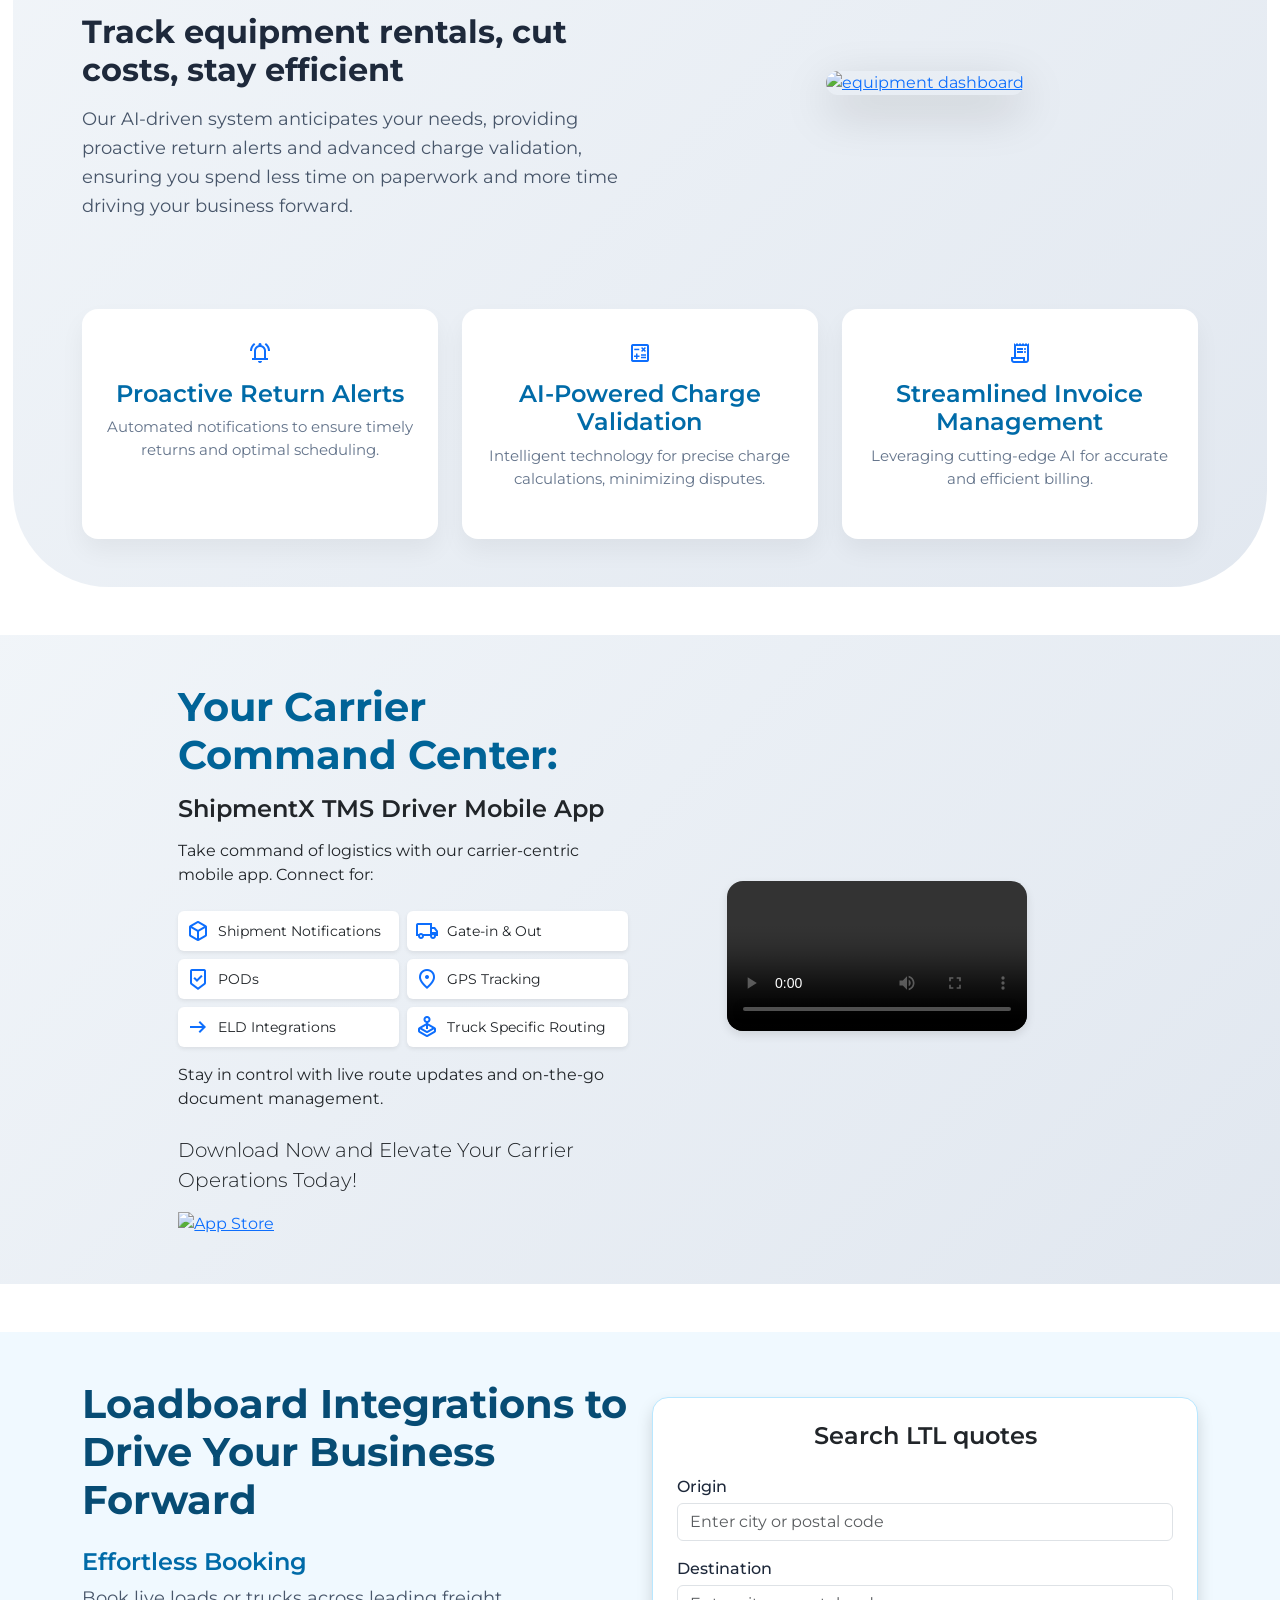
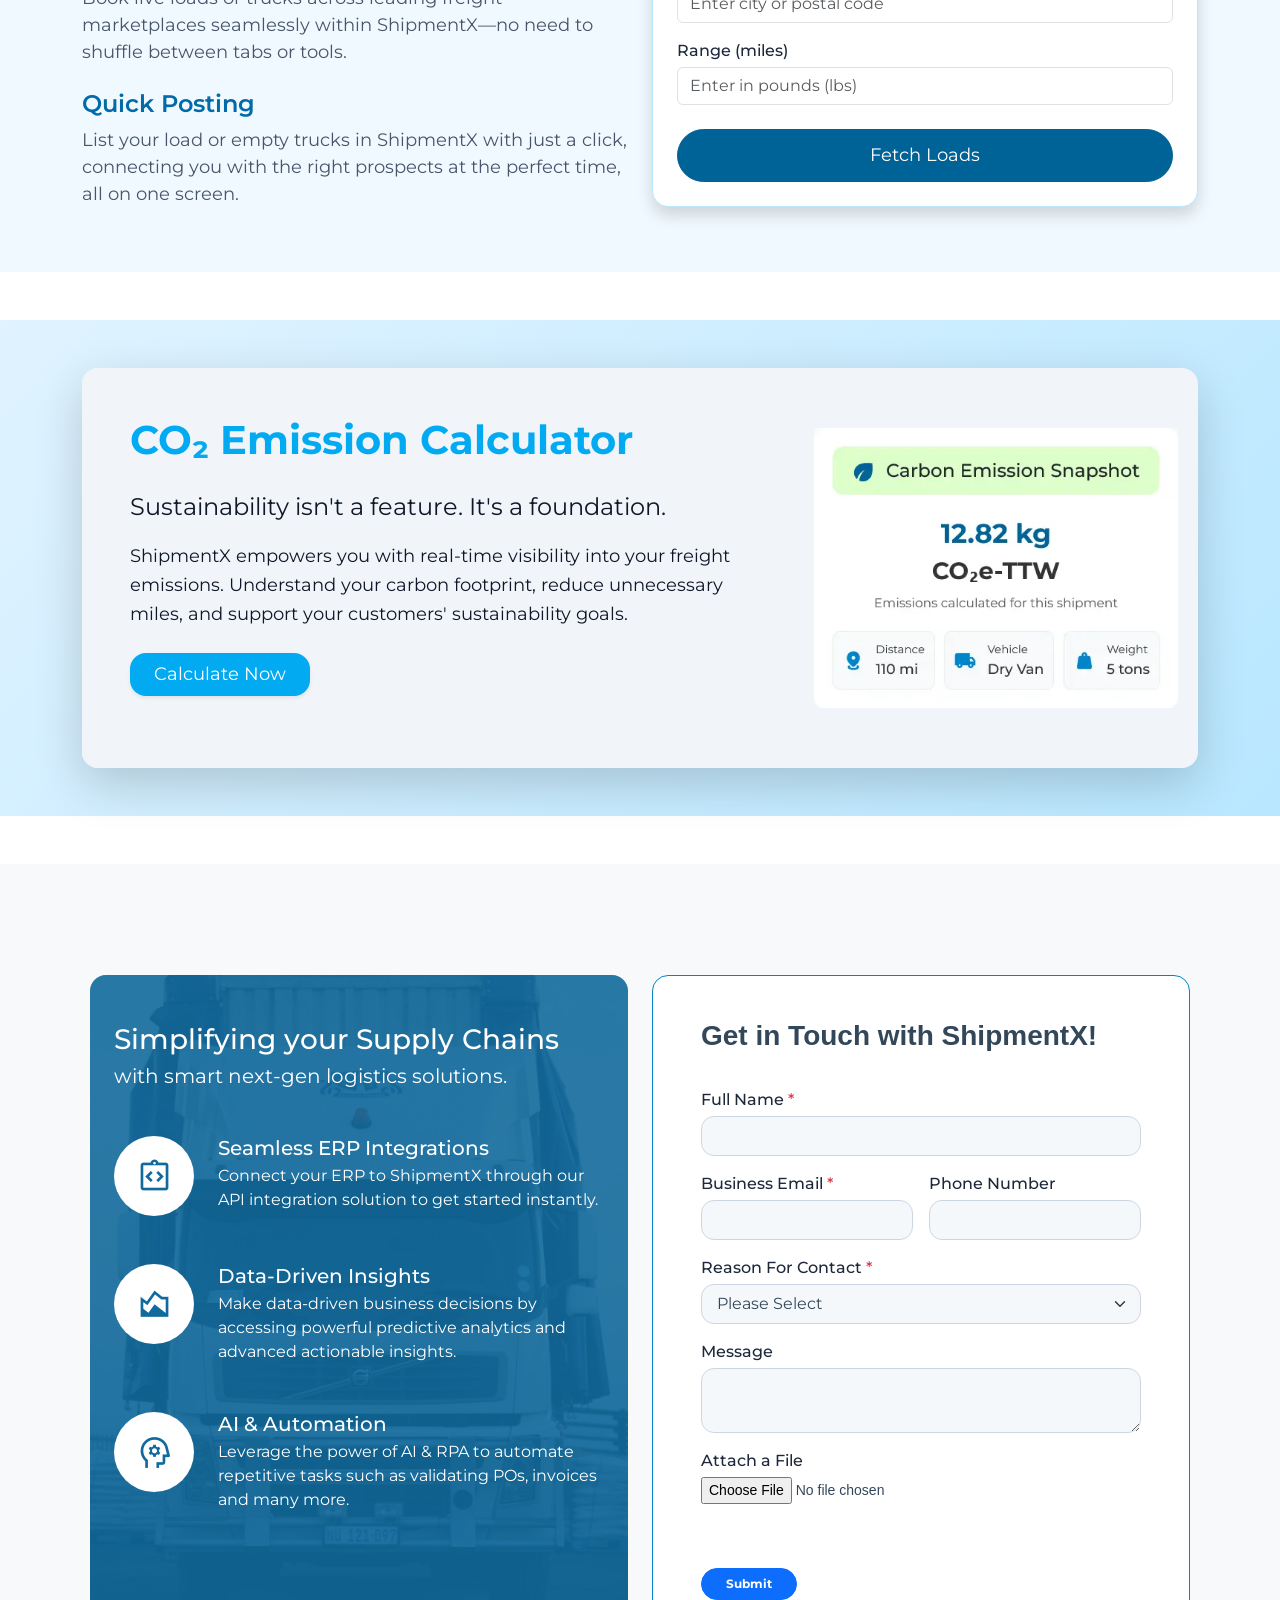
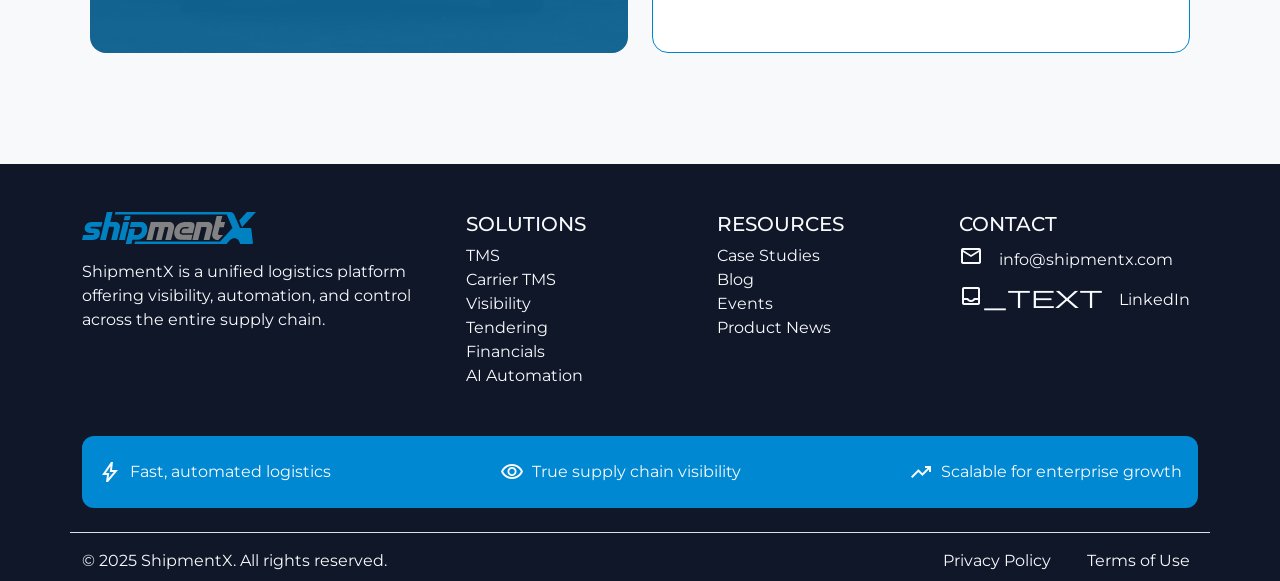
==== commit 3752f823: "redesigned co2 section" ====
--- a/index.html
+++ b/index.html
@@ -617,38 +617,30 @@
     </div>
 </section>
 
-
-
-
 <!-- CO2 Emission Calculator Section -->
 <section class="co2-section py-5 my-5">
     <div class="container">
-        <div class="row align-items-center justify-content-between">
+        <div class="co2-card-wrapper d-lg-flex rounded-4 shadow-lg overflow-hidden">
             <!-- Left Column -->
-            <div class="col-lg-6 py-3">
-                <div class="co2-card p-4 p-lg-5 bg-neutral-100 shadow-lg rounded-4">
-                    <h2 class="text-primary fw-bold mb-4">CO₂ Emission Calculator</h2>
-                    <p class="text-neutral-700 fs-4 mb-3">Sustainability isn't a feature. It's a foundation.</p>
-                    <p class="text-neutral-600 mb-4">
-                        ShipmentX empowers you with real-time visibility into your freight emissions. Understand your carbon footprint,
-                        reduce unnecessary miles, and support your customers' sustainability goals.
-                    </p>
-                    <a href="#calculator" class="btn btn-primary rounded-4 px-4 py-2 shadow-sm">Calculate Now</a>
-                </div>
+            <div class="co2-card p-4 p-lg-5 flex-fill">
+                <h2 class="fw-bold mb-4">CO₂ Emission Calculator</h2>
+                <p class="text-neutral-700 fs-4 mb-3">Sustainability isn't a feature. It's a foundation.</p>
+                <p class="text-neutral-600 mb-4">
+                    ShipmentX empowers you with real-time visibility into your freight emissions. Understand your carbon
+                    footprint,
+                    reduce unnecessary miles, and support your customers' sustainability goals.
+                </p>
+                <a href="#calculator" class="btn btn-primary rounded-4 px-4 py-2 shadow-sm">Calculate Now</a>
             </div>
 
             <!-- Right Column with Image -->
-            <div class="col-lg-6 text-center py-3">
-                <div class="co2-img-wrapper d-flex justify-content-center align-items-center">
-                    <img src="public/images/c02-emission-calculator.webp" alt="CO₂ Emission Snapshot" loading="lazy"
-                        class="img-fluid rounded-4 shadow-lg co2-floating-image" />
-                </div>
+            <div class="co2-img-wrapper d-flex justify-content-center align-items-center flex-fill">
+                <img src="public/images/c02-emission-calculator.webp" alt="CO₂ Emission Snapshot" loading="lazy"
+                    class="img-fluid co2-img shadow-none rounded-0" />
             </div>
         </div>
     </div>
 </section>
-  
-  
 
 
     <!-- contact us section -->
--- a/style.css
+++ b/style.css
@@ -464,29 +464,22 @@
   padding: 2rem 2rem;
   position: relative;
   overflow: hidden;
-  border-radius: 2rem;
-  margin: 3rem 2rem;
 }
 
 .ai-card {
-  background: rgba(255, 255, 255, 0.05);
-  border: 1px solid rgba(255, 255, 255, 0.1);
-  border-radius: 1.25rem;
-  padding: 2rem;
-  box-shadow: 0 1.5rem 3rem rgba(0, 0, 0, 0.3);
   color: #e5e7eb;
 }
 
 .ai-title {
-  font-size: 2rem;
-  font-weight: 600;
+  font-size: 3.5rem;
+  font-weight: 900;
   background: linear-gradient(90deg, #60a5fa, #818cf8);
   -webkit-background-clip: text;
   -webkit-text-fill-color: transparent;
 }
 
 .ai-lead {
-  font-size: 1.25rem;
+  font-size: 2.15rem;
   margin-bottom: 0.75rem;
   font-weight: 500;
 }
@@ -514,11 +507,30 @@
   }
 
   .ai-section {
-    margin: 2rem 0.75rem;
     padding: 3rem 1rem;
   }
 }
 
+.ai-section .row {
+  position: relative;
+}
+
+.ai-section .row::before {
+  content: "";
+  position: absolute;
+  top: 50%;
+  left: 50%;
+  width: 1px;
+  height: 80%; 
+  background-color: var(--neutral-700);
+  transform: translate(-50%, -50%);
+}
+
+@media (max-width: 991px) {
+  .ai-section .row::before {
+    display: none;
+  }
+}
 
 /* Carriers Section */
 .carriers-section {
@@ -799,6 +811,7 @@
 /* co2 section */
 .co2-section {
   background: linear-gradient(135deg, var(--brand-100), var(--brand-200));
+  /* background-color: var(--neutral-800); */
 }
 
 .co2-card {
@@ -809,7 +822,6 @@
 .co2-card h2 {
   font-size: 2.5rem;
   color: var(--brand-500);
-  font-weight: 700;
 }
 
 .co2-card p {
@@ -866,6 +878,28 @@
   .co2-card .btn-primary {
     padding: 0.75rem 2rem;
     font-size: 1rem;
+  }
+}
+.co2-card-wrapper {
+  background-color: var(--neutral-100);
+  display: flex;
+  flex-direction: column;
+}
+
+@media (min-width: 992px) {
+  .co2-card-wrapper {
+    flex-direction: row;
+  }
+  
+  .co2-card,
+  .co2-img-wrapper {
+    flex: 1;
+  }
+
+  .co2-img {
+    height: 100%;
+    width: 100%;
+    object-fit: cover;
   }
 }
 
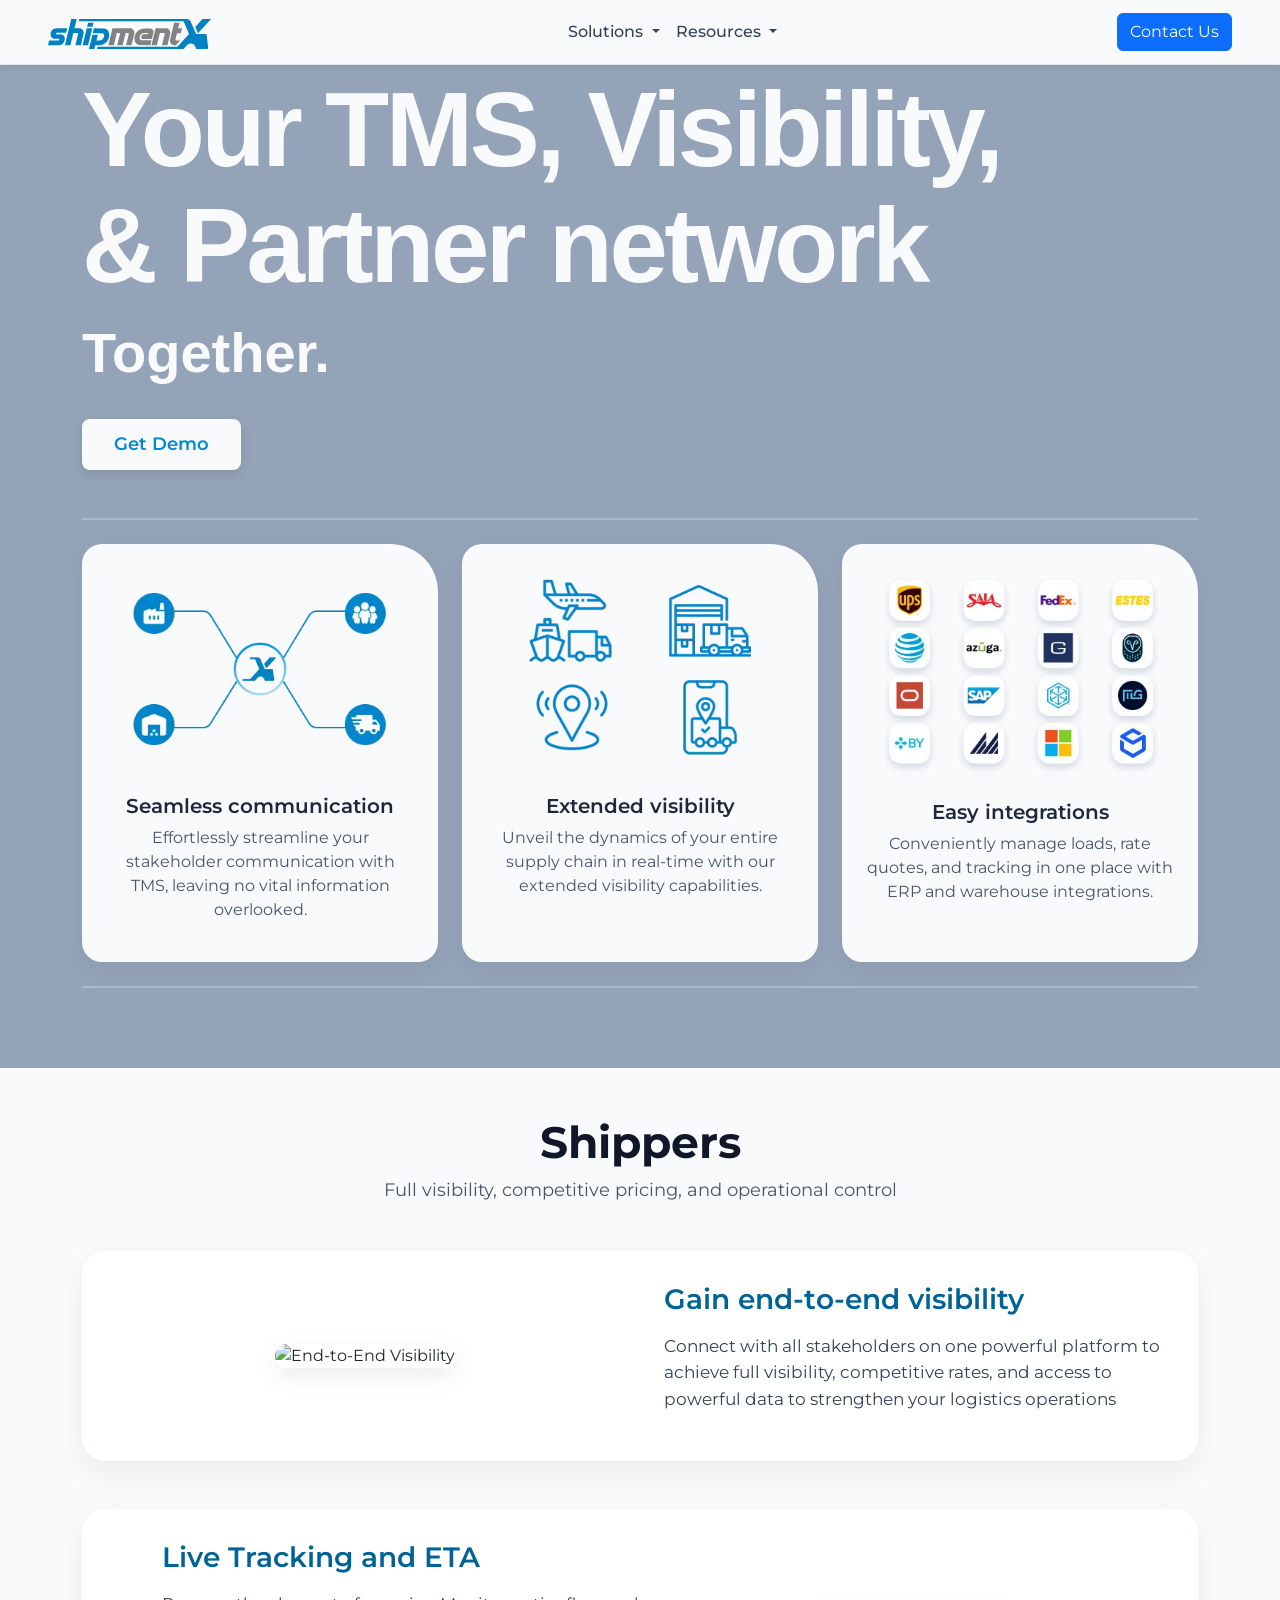
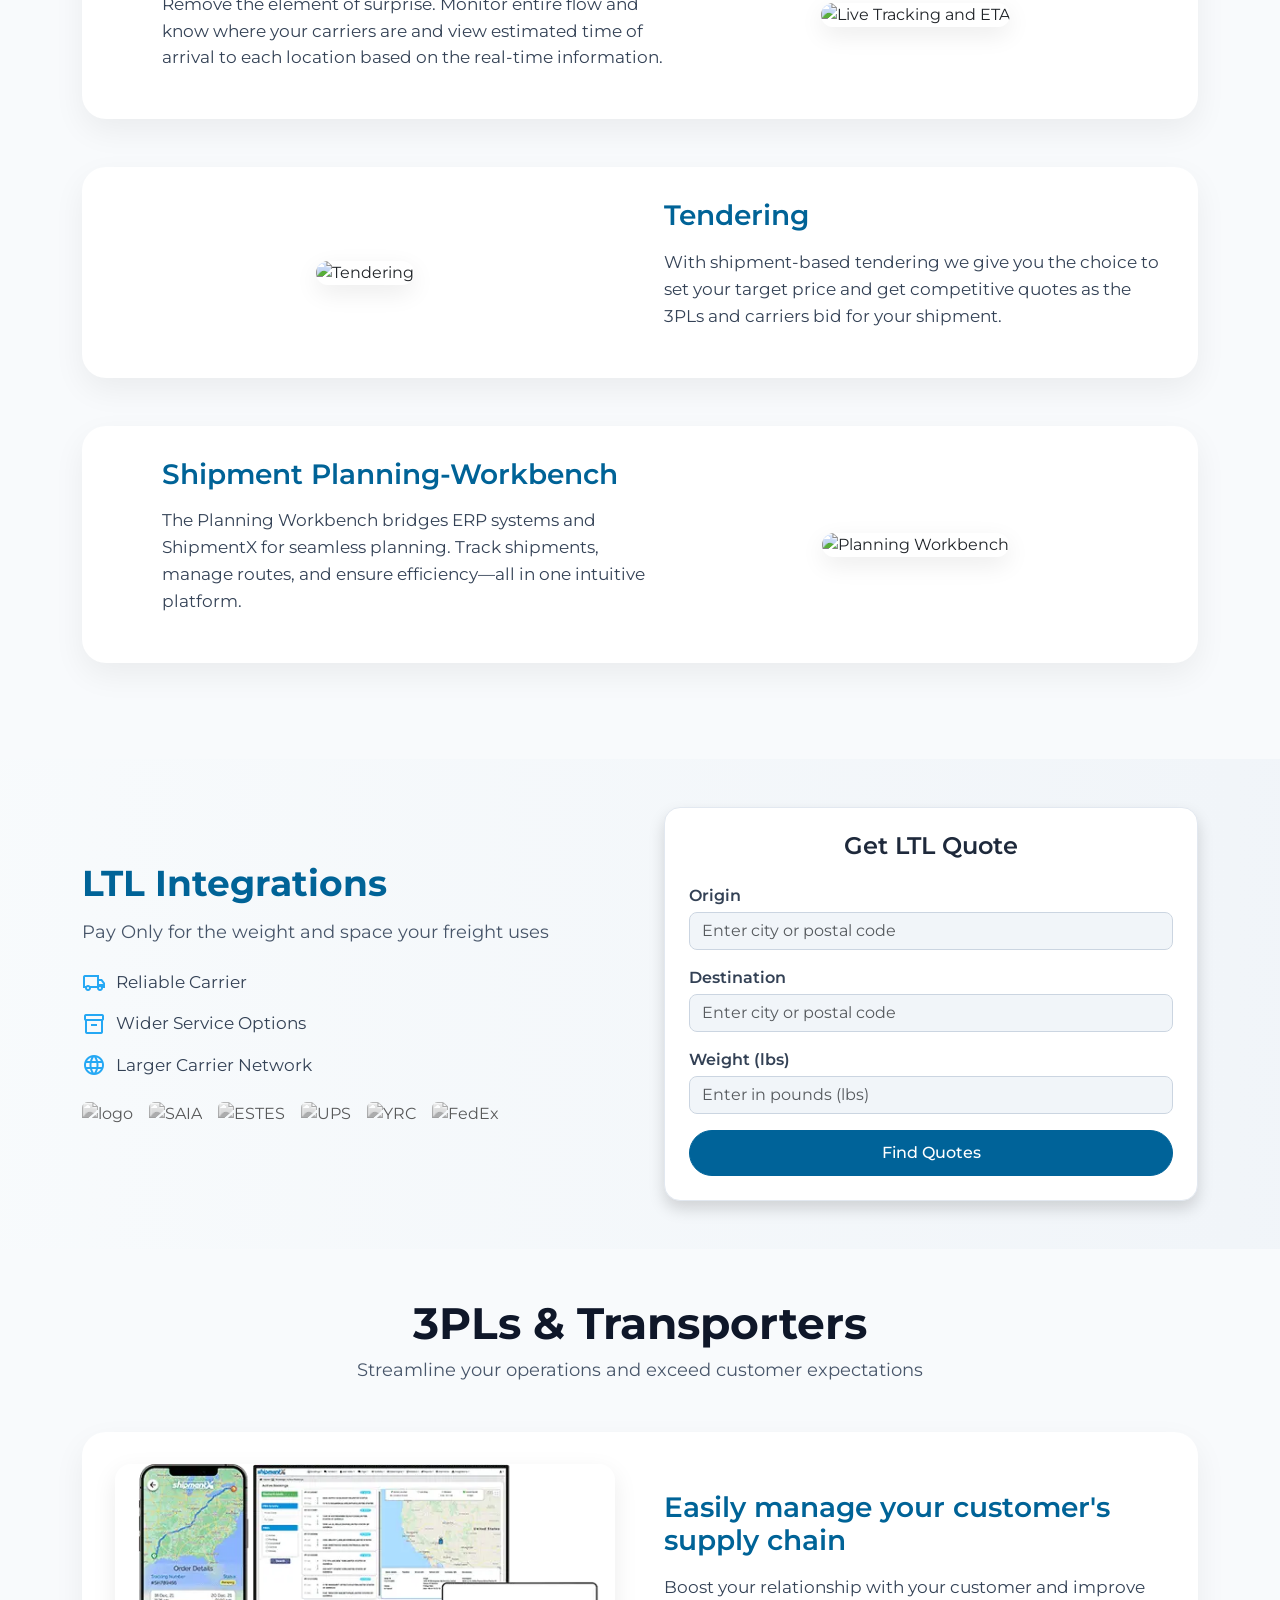
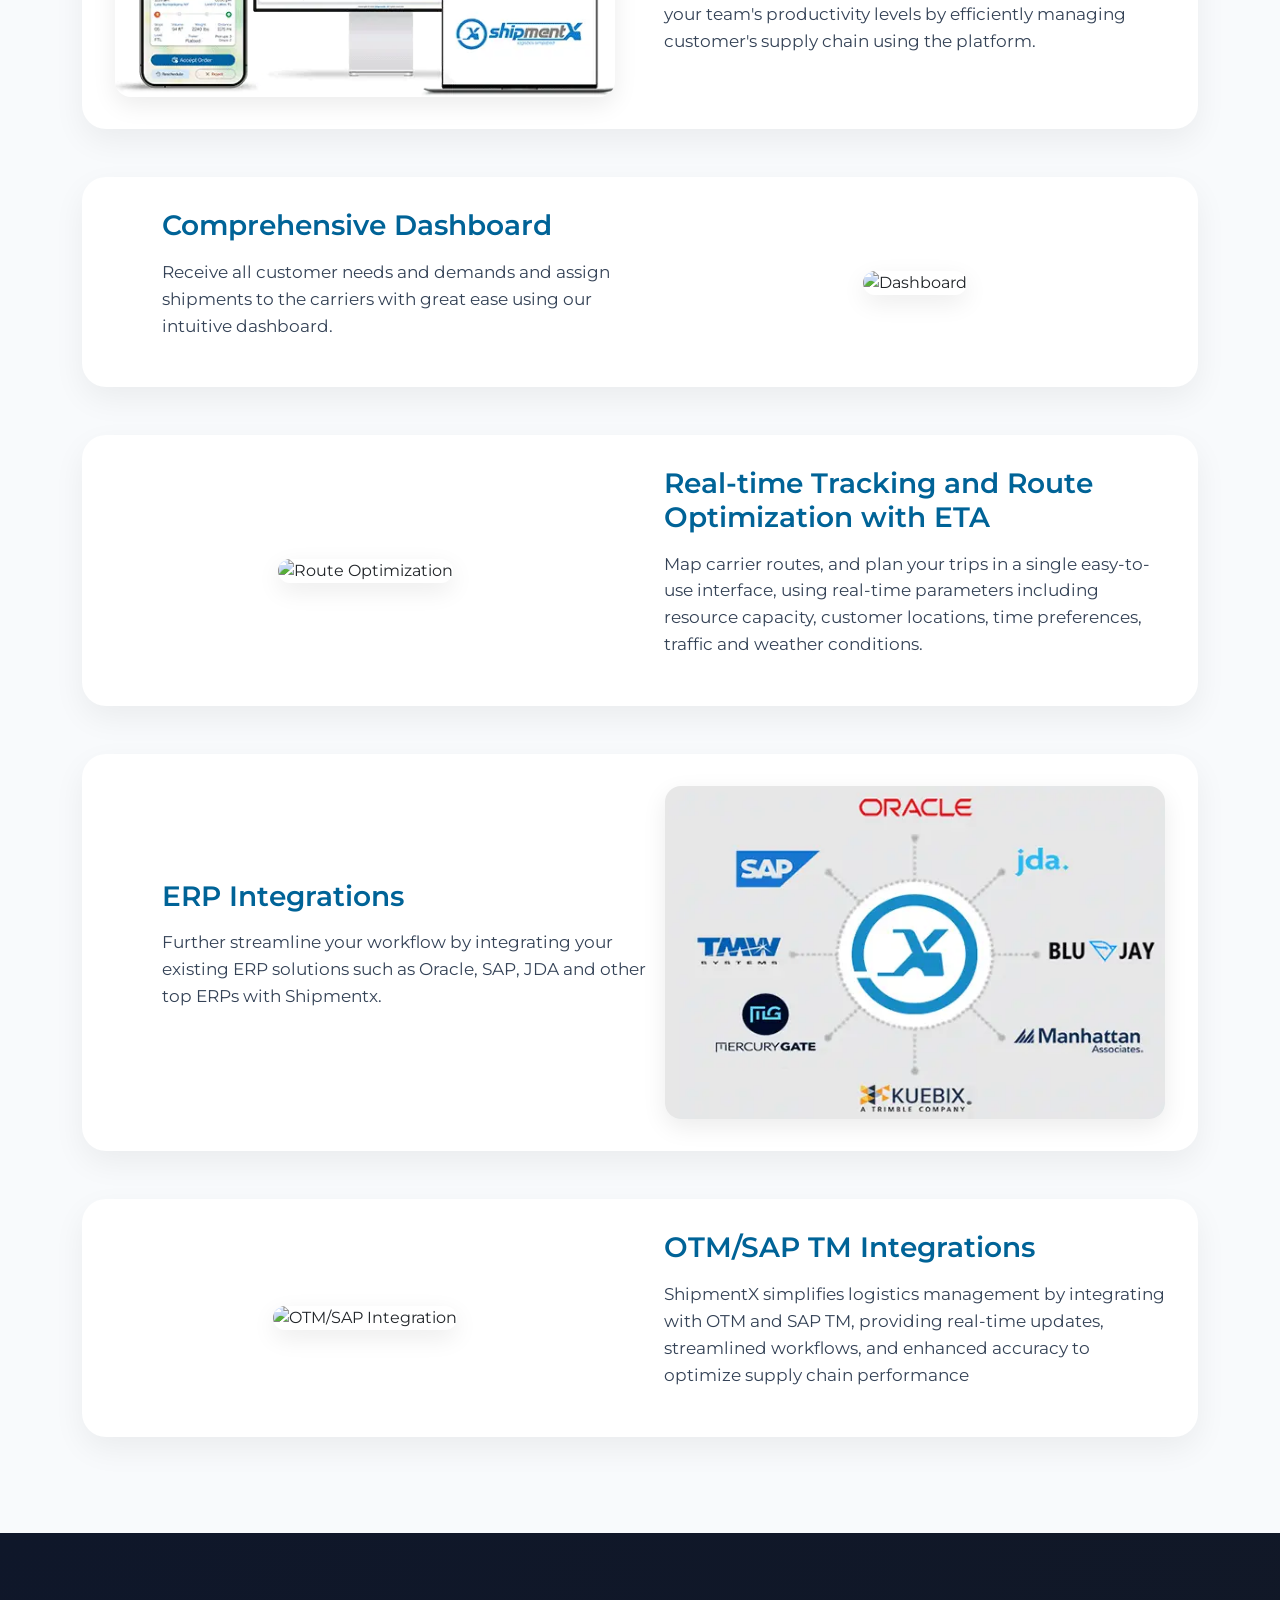
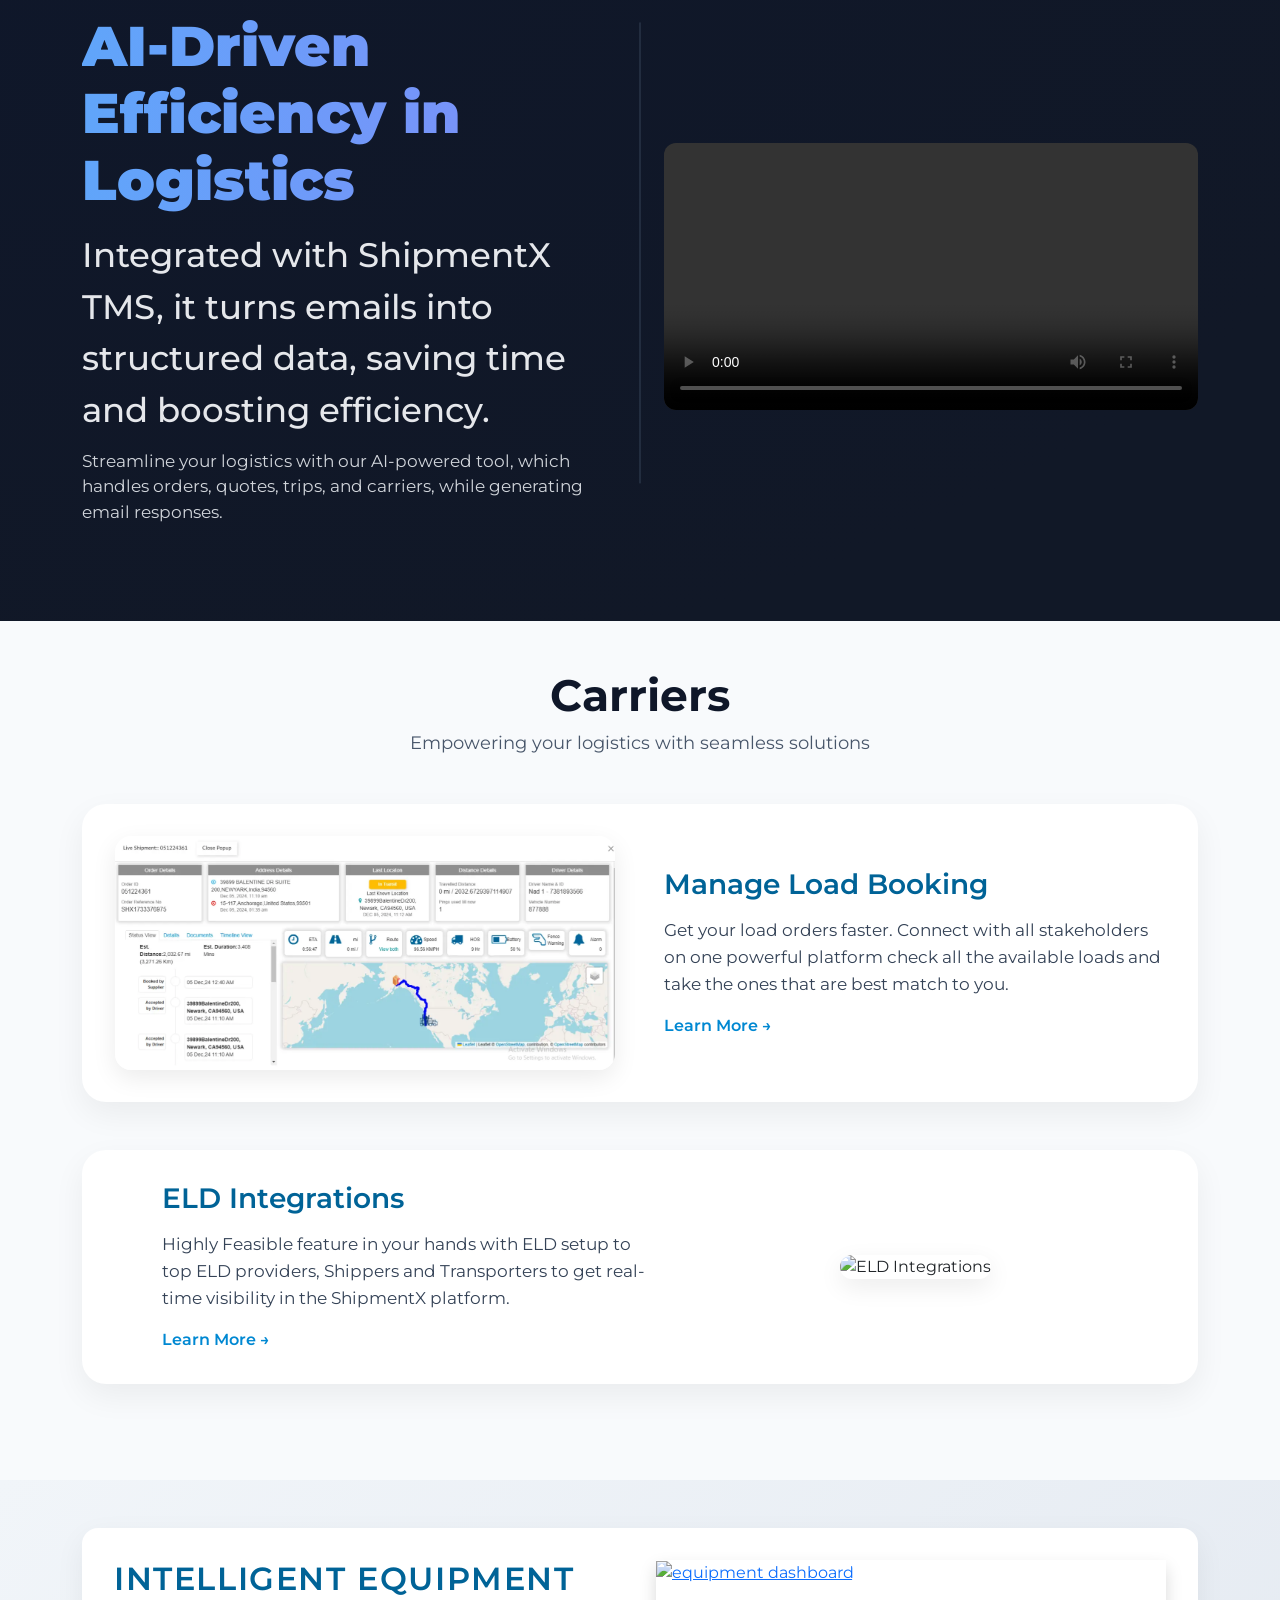
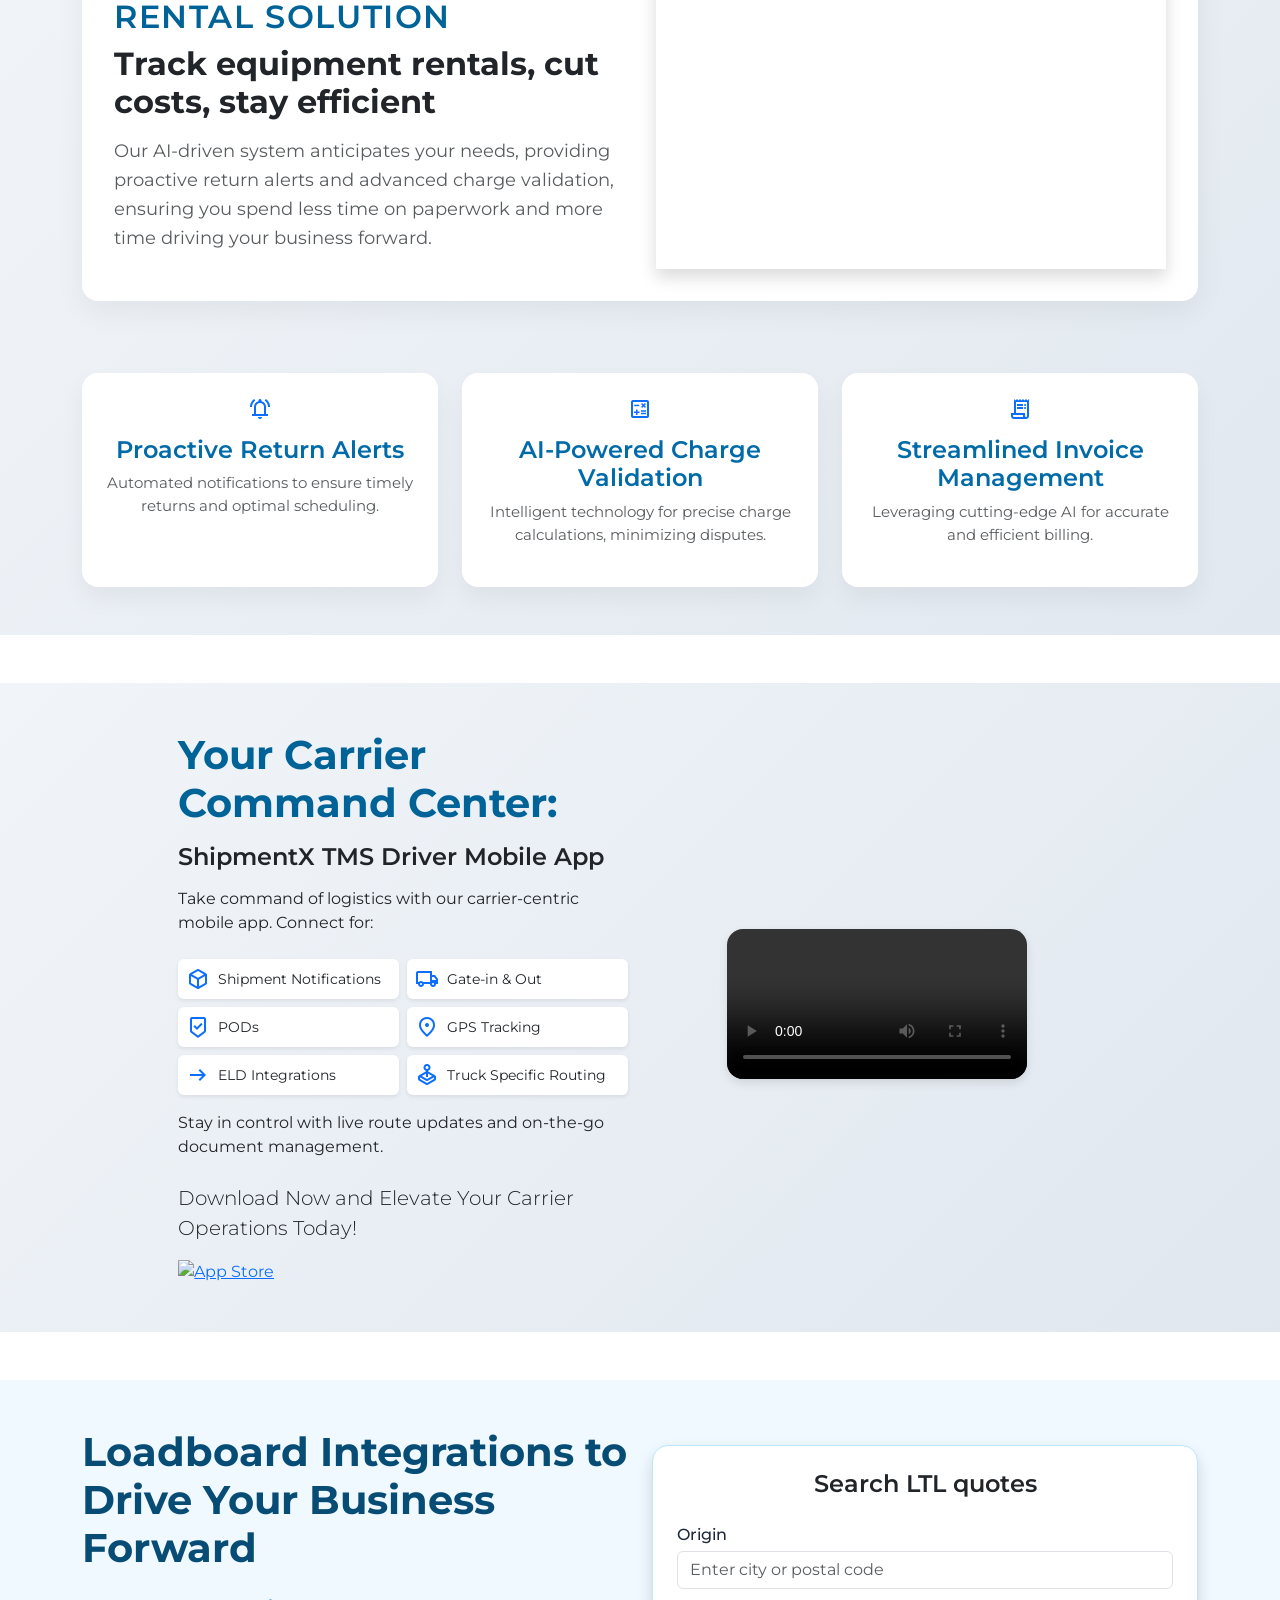
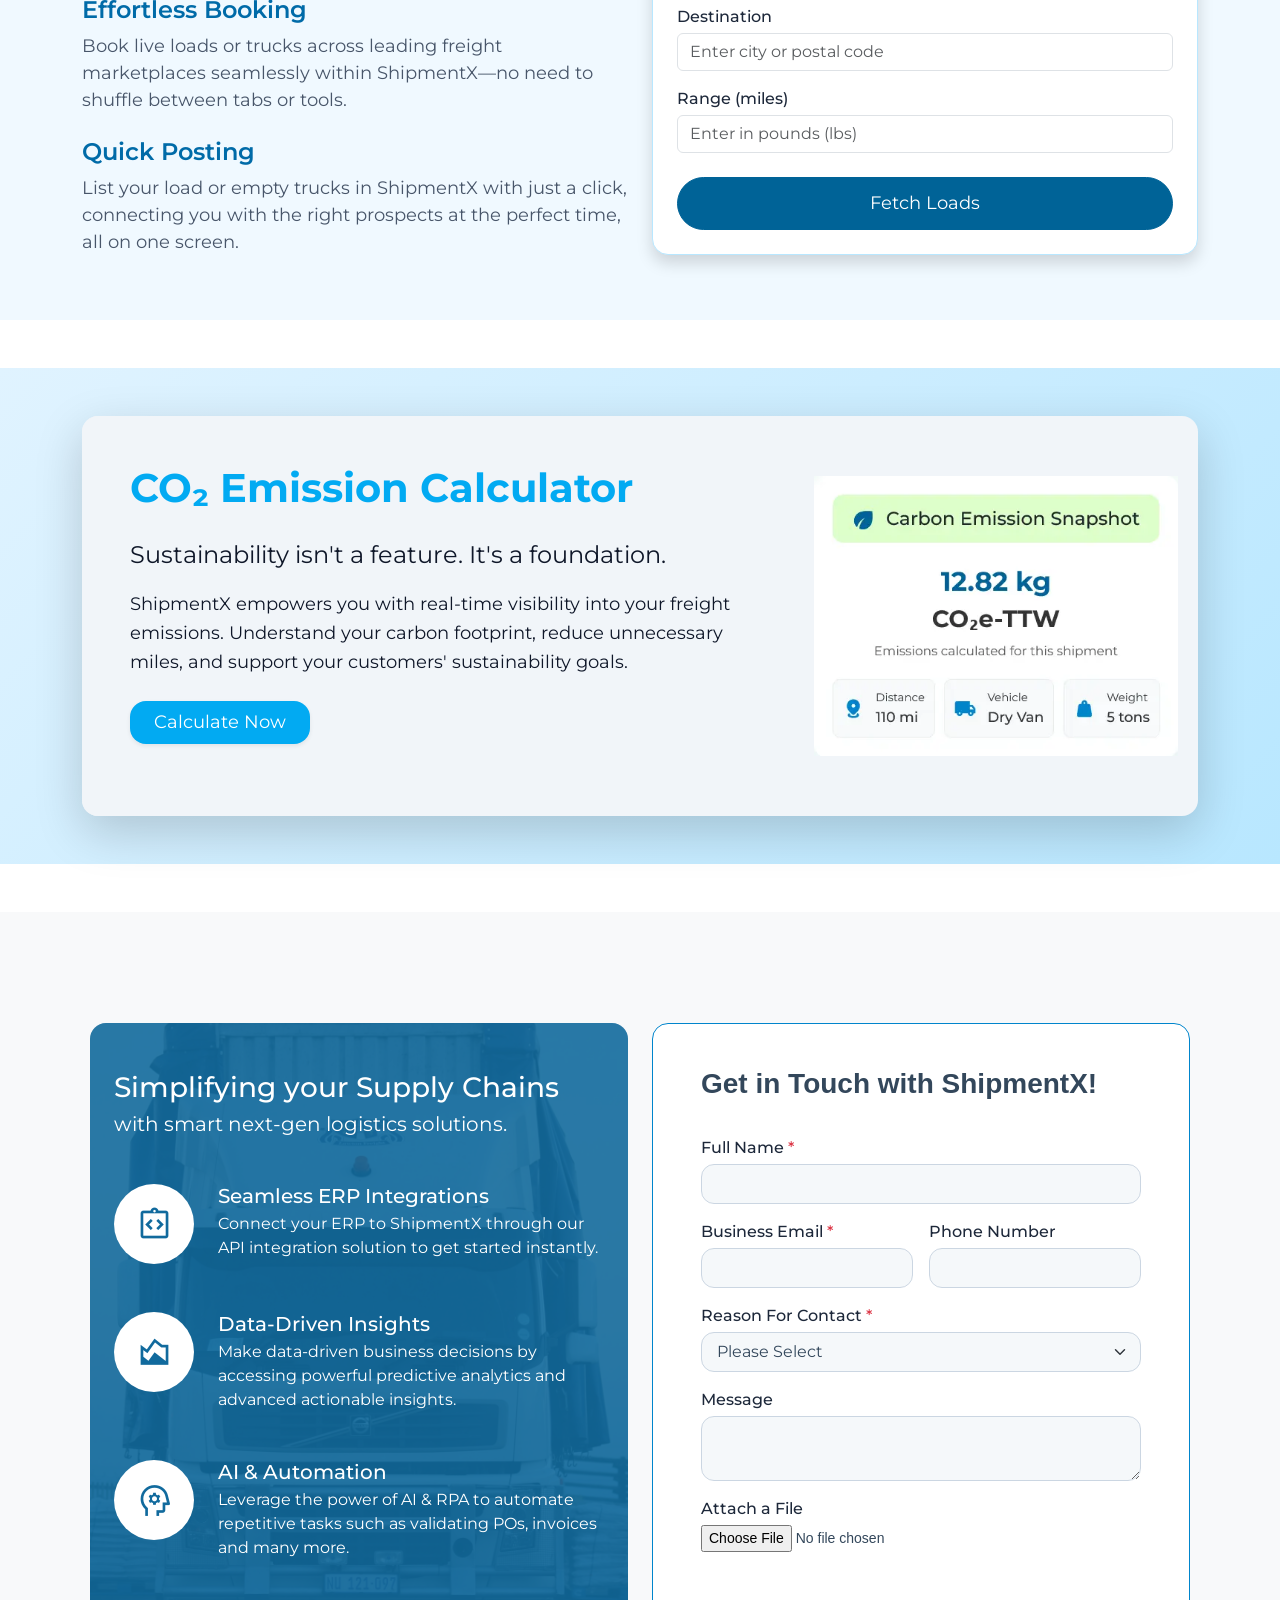
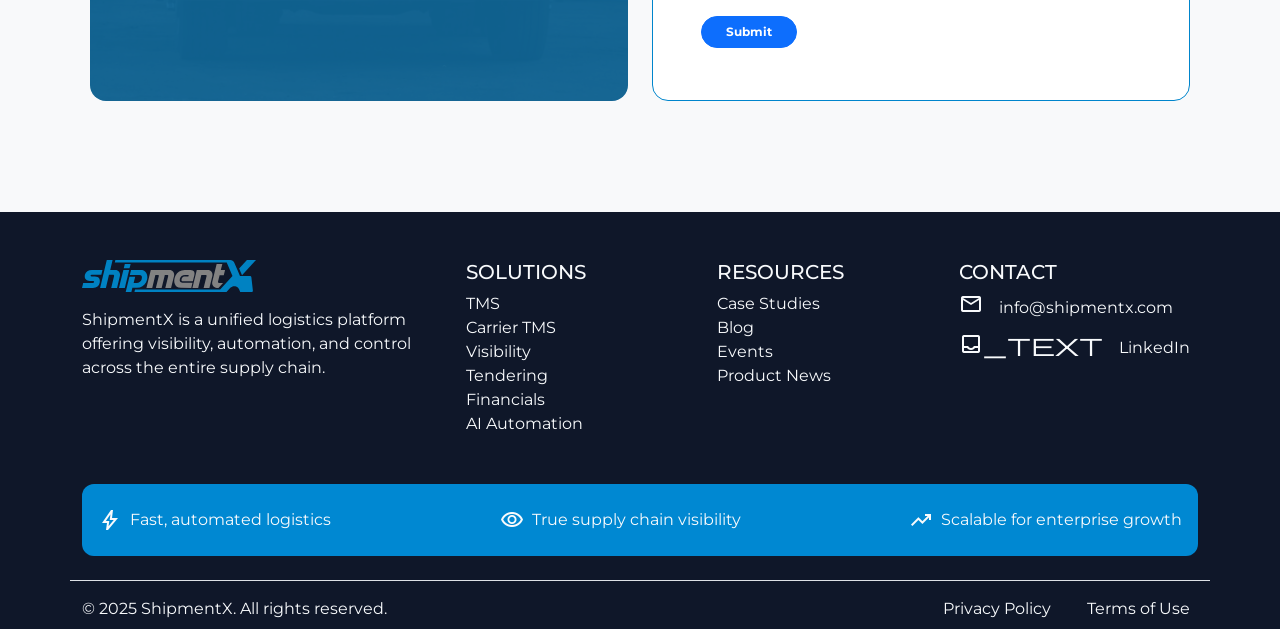
==== commit 89e1b616: "redesigned renatl solution section" ====
--- a/index.html
+++ b/index.html
@@ -436,29 +436,25 @@
     </div>
 </section>
 
-
 <!-- Equipment Rental Section -->
 <section class="equipment-rental-section py-5 mx-auto">
     <div class="container">
-        <div class="row align-items-center gy-4">
-            <!-- Text Content -->
-            <div class="col-lg-6">
-                <div class="equipment-text-wrap">
-                    <h2 class="section-subtitle text-uppercase mb-2">Intelligent Equipment Rental Solution</h2>
-                    <h3 class="section-title mb-3">Track equipment rentals, cut costs, stay efficient</h3>
-                    <p class="section-description">
-                        Our AI-driven system anticipates your needs, providing proactive return alerts and advanced charge validation,
-                        ensuring you spend less time on paperwork and more time driving your business forward.
-                    </p>
-                </div>
-            </div>
-
-            <!-- Image Preview -->
-            <div class="col-lg-6 text-center">
-                <a href="https://www.shipmentx.com/assets/thumbnails/equipment-rental-dashboard.jpg" class="glightbox"
-                    data-gallery="gallery1">
+        <div class="equipment-card-wrapper d-lg-flex bg-white rounded-4">
+            <div class="equipment-text-wrap d-flex flex-column justify-content-center">
+                <h2 class="section-subtitle text-uppercase mb-2 fw-semibold">Intelligent Equipment Rental Solution</h2>
+                <h3 class="section-title mb-3 text-dark fw-bold fs-2">Track equipment rentals, cut costs, stay efficient</h3>
+                <p class="section-description text-muted">
+                    Our AI-driven system anticipates your needs, providing proactive return alerts and advanced charge
+                    validation,
+                    ensuring you spend less time on paperwork and more time driving your business forward.
+                </p>
+            </div>
+
+            <div class="equipment-image-wrap shadow w-lg-5">
+                <a href="https://www.shipmentx.com/assets/thumbnails/equipment-rental-dashboard.jpg"
+                    class="glightbox d-block h-100">
                     <img src="https://www.shipmentx.com/assets/thumbnails/equipment-rental-dashboard.jpg"
-                        alt="equipment dashboard" class="img-fluid equipment-image rounded-4 shadow-lg">
+                        alt="equipment dashboard" class="img-fluid equipment-image rounded-end-4 w-100 h-100">
                 </a>
             </div>
         </div>
@@ -466,24 +462,25 @@
         <!-- Feature Icons Row -->
         <div class="row text-center mt-5 g-4">
             <div class="col-md-4">
-                <div class="feature-card h-100">
+                <div class="feature-card bg-white rounded-4 p-4 h-100">
                     <span class="material-symbols-outlined feature-icon text-primary">notifications_active</span>
-                    <h5 class="feature-title mt-2">Proactive Return Alerts</h5>
-                    <p class="feature-text">Automated notifications to ensure timely returns and optimal scheduling.</p>
+                    <h5 class="feature-title mt-2 fw-semibold">Proactive Return Alerts</h5>
+                    <p class="feature-text text-muted">Automated notifications to ensure timely returns and optimal scheduling.</p>
                 </div>
             </div>
             <div class="col-md-4">
-                <div class="feature-card h-100">
+                <div class="feature-card bg-white rounded-4 p-4 h-100">
                     <span class="material-symbols-outlined feature-icon text-primary">calculate</span>
-                    <h5 class="feature-title mt-2">AI-Powered Charge Validation</h5>
-                    <p class="feature-text">Intelligent technology for precise charge calculations, minimizing disputes.</p>
+                    <h5 class="feature-title mt-2 fw-semibold">AI-Powered Charge Validation</h5>
+                    <p class="feature-text text-muted">Intelligent technology for precise charge calculations, minimizing disputes.
+                    </p>
                 </div>
             </div>
             <div class="col-md-4">
-                <div class="feature-card h-100">
+                <div class="feature-card bg-white rounded-4 p-4 h-100">
                     <span class="material-symbols-outlined feature-icon text-primary">receipt_long</span>
-                    <h5 class="feature-title mt-2">Streamlined Invoice Management</h5>
-                    <p class="feature-text">Leveraging cutting-edge AI for accurate and efficient billing.</p>
+                    <h5 class="feature-title mt-2 fw-semibold">Streamlined Invoice Management</h5>
+                    <p class="feature-text text-muted">Leveraging cutting-edge AI for accurate and efficient billing.</p>
                 </div>
             </div>
         </div>
--- a/style.css
+++ b/style.css
@@ -633,25 +633,15 @@
 /* intelligent rental section */
 .equipment-rental-section {
   background: linear-gradient(135deg, #f1f5f9, #e2e8f0);
-  border-radius: 6rem;
-  max-width: 98%;
 }
 
 .section-subtitle {
-  font-weight: 600;
   letter-spacing: 0.05em;
   color: var(--brand-primary)
 }
 
-.section-title {
-  font-size: 2rem;
-  font-weight: 700;
-  color: #1e293b;
-}
-
 .section-description {
   font-size: 1.125rem;
-  color: #475569;
   line-height: 1.6;
 }
 
@@ -661,9 +651,6 @@
 }
 
 .feature-card {
-  background: #fff;
-  border-radius: 1rem;
-  padding: 2rem 1.5rem;
   box-shadow: 0 0.75rem 1.5rem rgba(0, 0, 0, 0.05);
   transition: transform 0.3s ease, box-shadow 0.3s ease;
 }
@@ -675,18 +662,14 @@
 
 .feature-icon {
   font-size: 2.5rem;
-  color: #0d6efd;
 }
 
 .feature-title {
   font-size: 1.125rem;
-  font-weight: 600;
-  color: #1e293b;
 }
 
 .feature-text {
   font-size: 0.95rem;
-  color: #64748b;
   margin-top: 0.5rem;
 }
 
@@ -701,6 +684,38 @@
 
   .feature-card {
     padding: 1.5rem;
+  }
+}
+
+.equipment-card-wrapper {
+  box-shadow: 0 10px 30px rgba(0, 0, 0, 0.06);
+  padding: 2rem;
+  gap: 2rem;
+}
+
+.equipment-text-wrap {
+  flex: 1;
+}
+
+.equipment-image-wrap {
+  flex: 1;
+  max-width: 50%;
+}
+
+@media (max-width: 991px) {
+  .equipment-card-wrapper {
+    flex-direction: column;
+    padding: 1.5rem;
+  }
+
+  .equipment-image-wrap {
+    max-width: 100%;
+    margin-top: 1rem;
+  }
+
+  .equipment-image {
+    border-radius: 1rem;
+    max-height: 300px;
   }
 }
 
@@ -882,8 +897,6 @@
 }
 .co2-card-wrapper {
   background-color: var(--neutral-100);
-  display: flex;
-  flex-direction: column;
 }
 
 @media (min-width: 992px) {
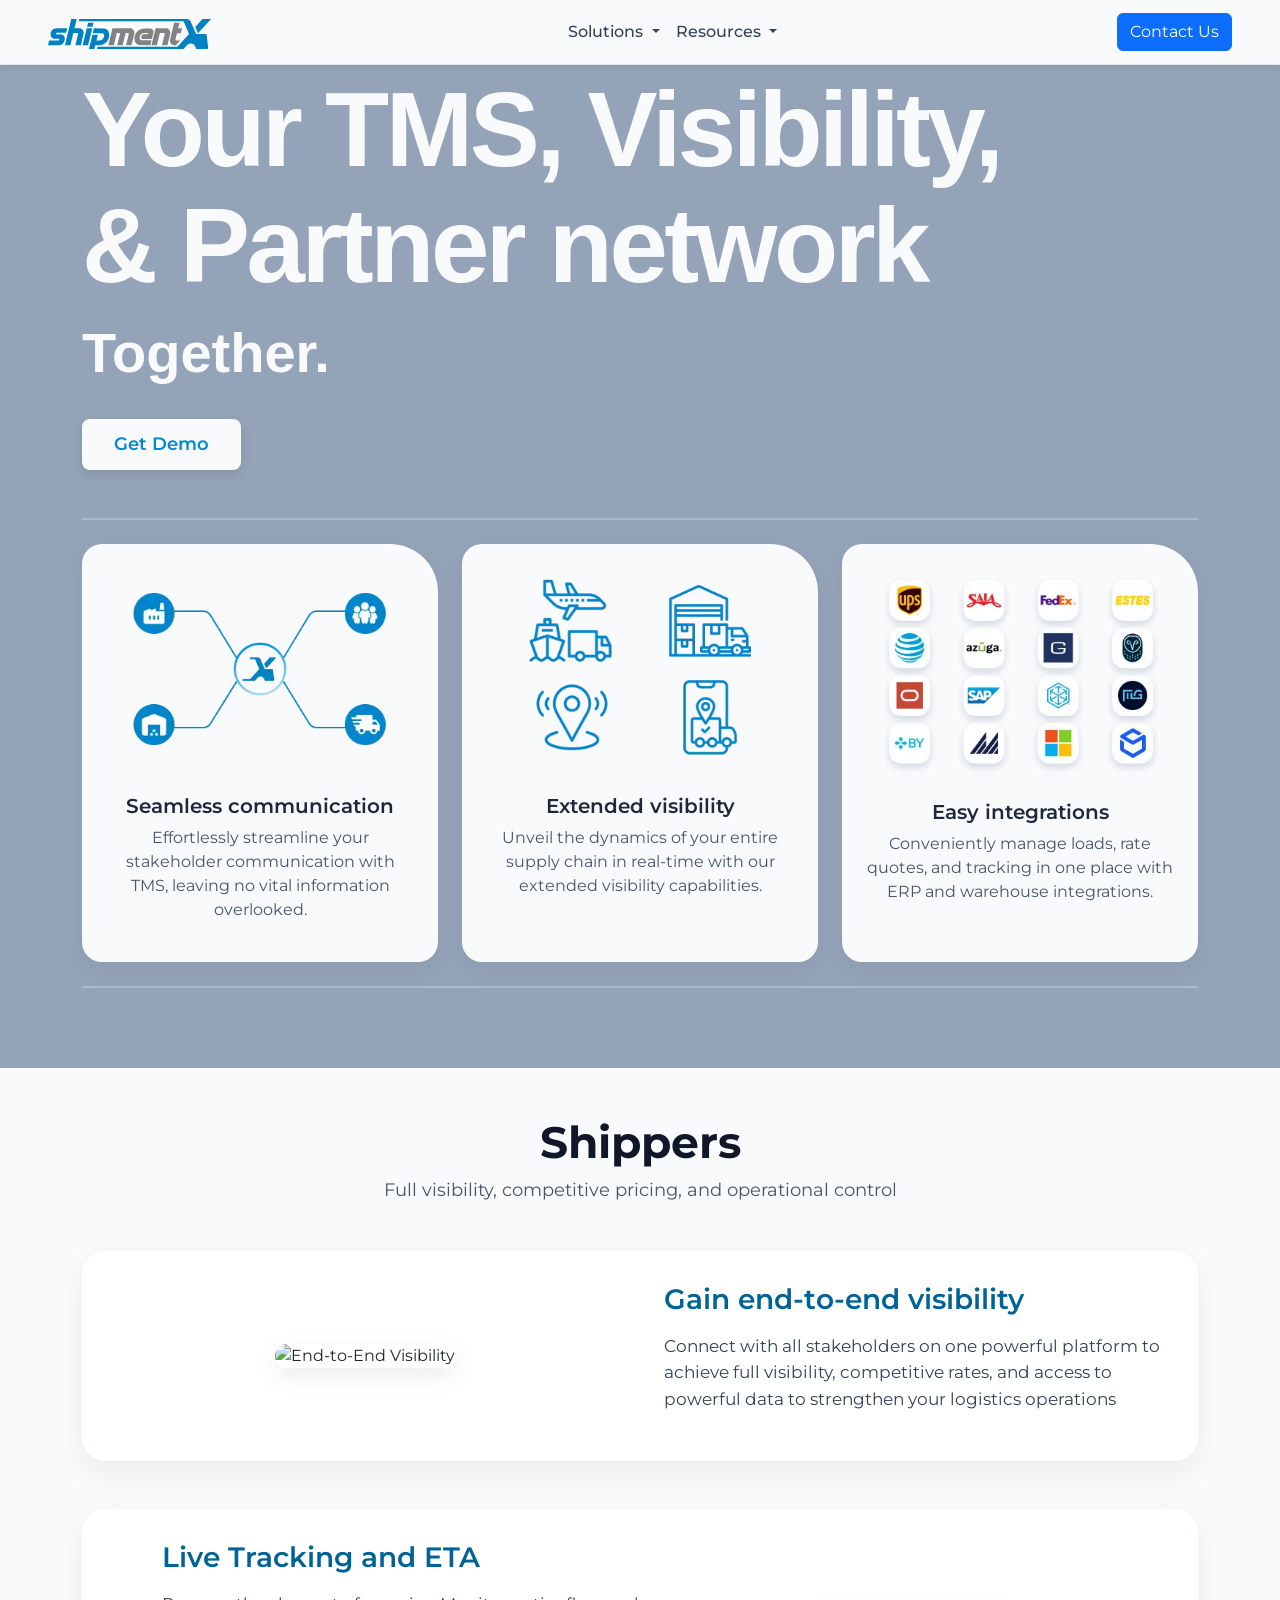
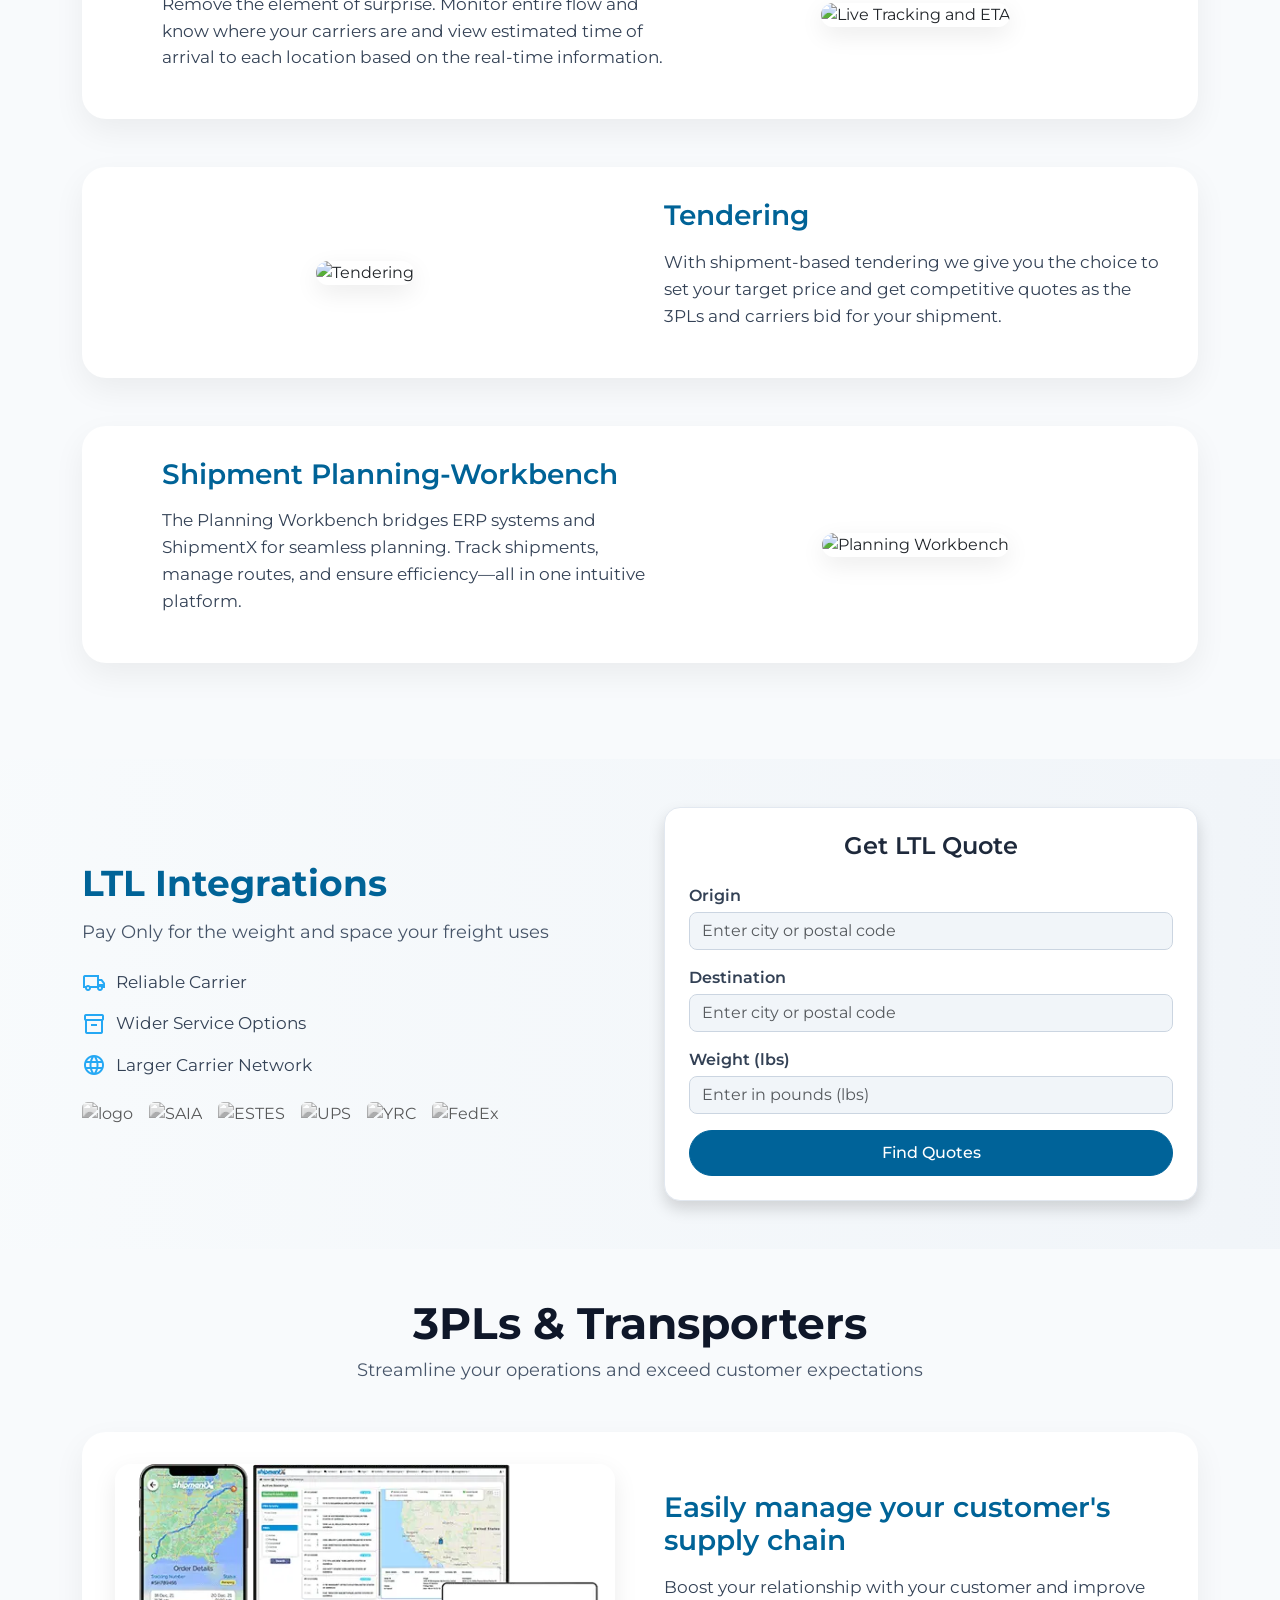
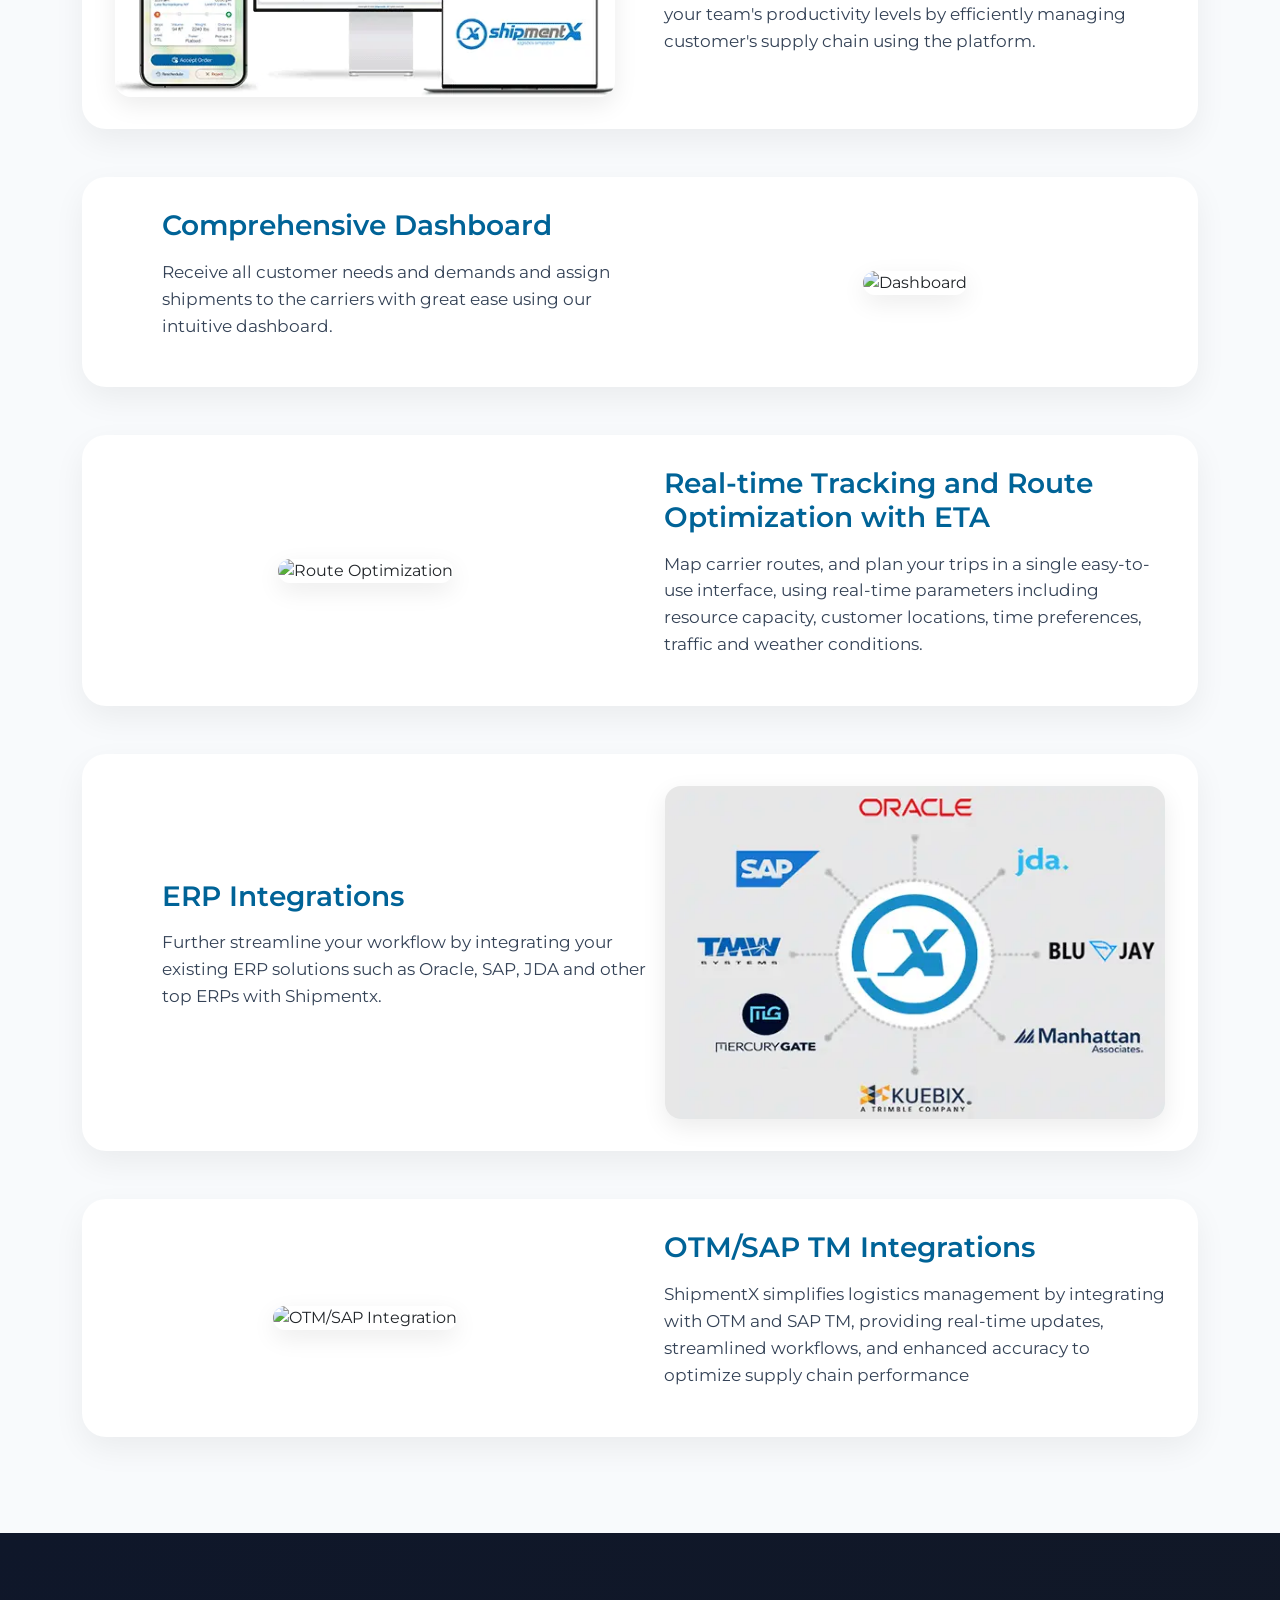
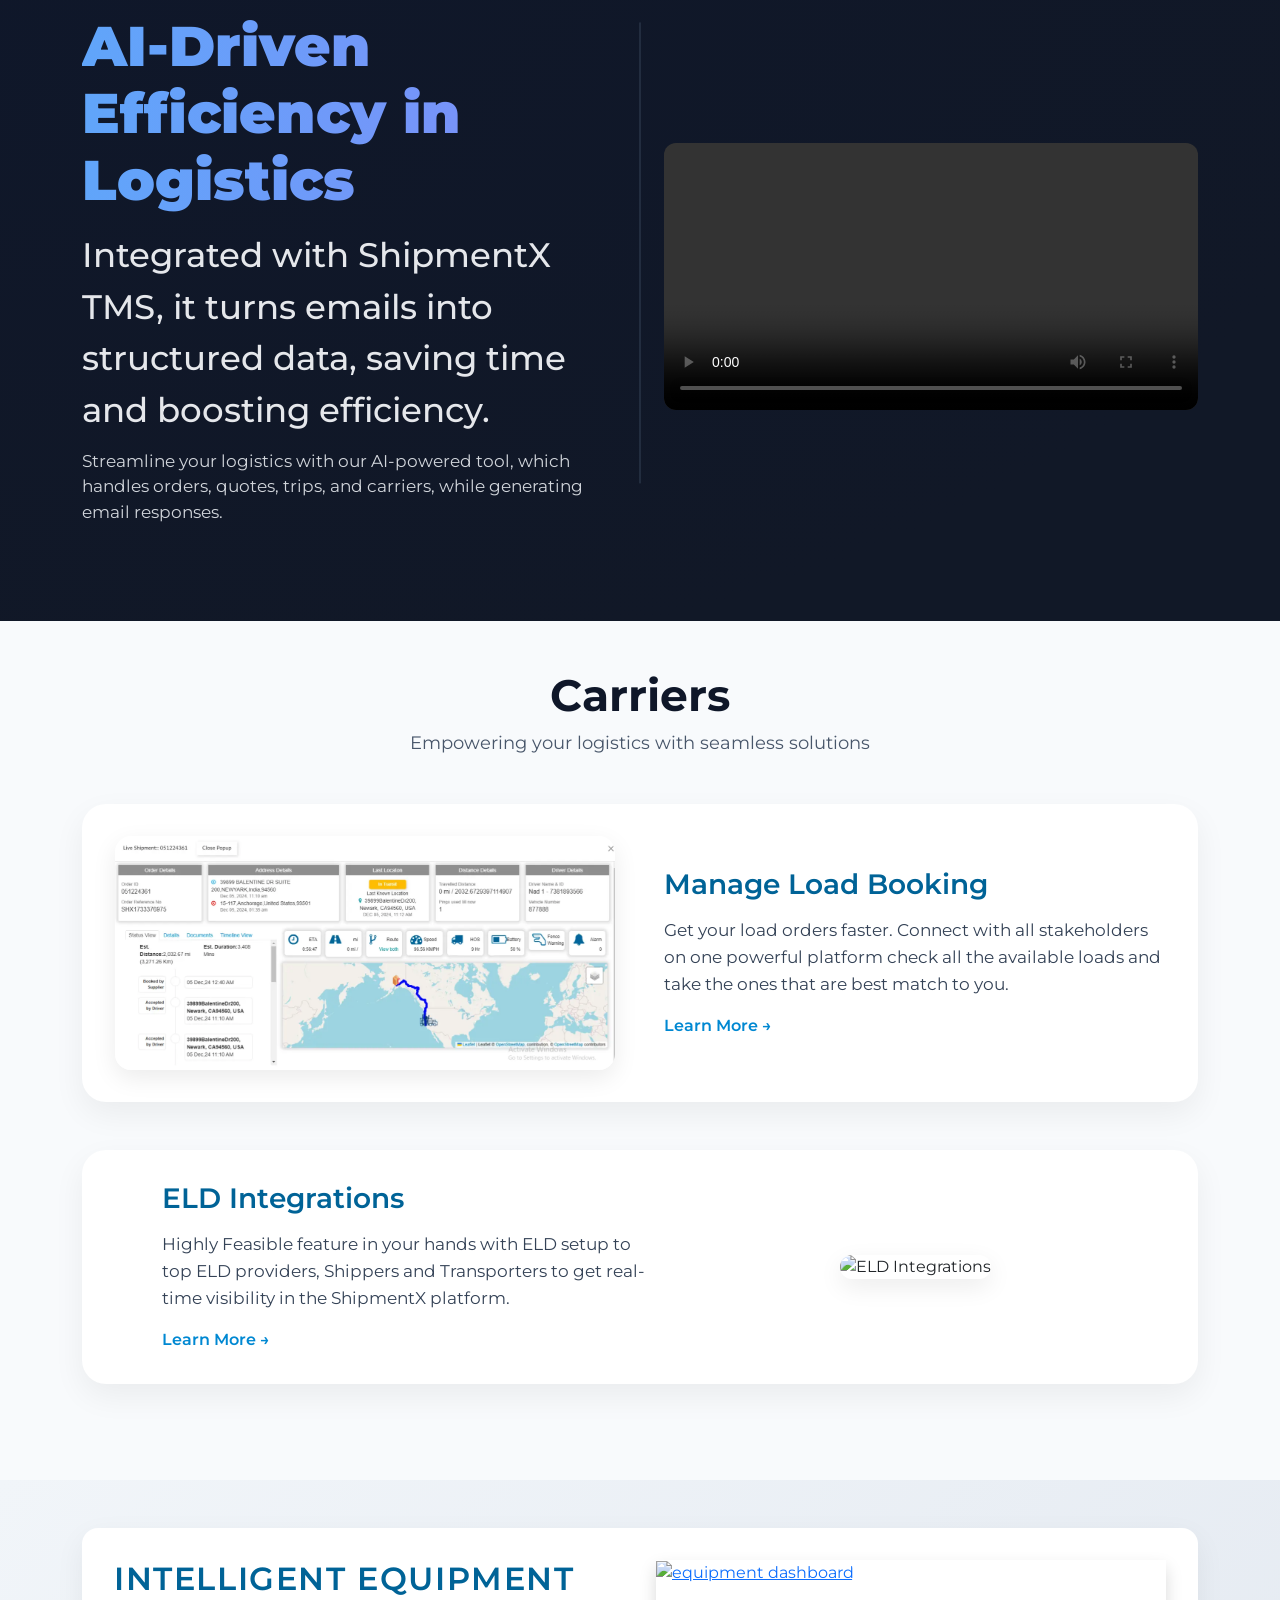
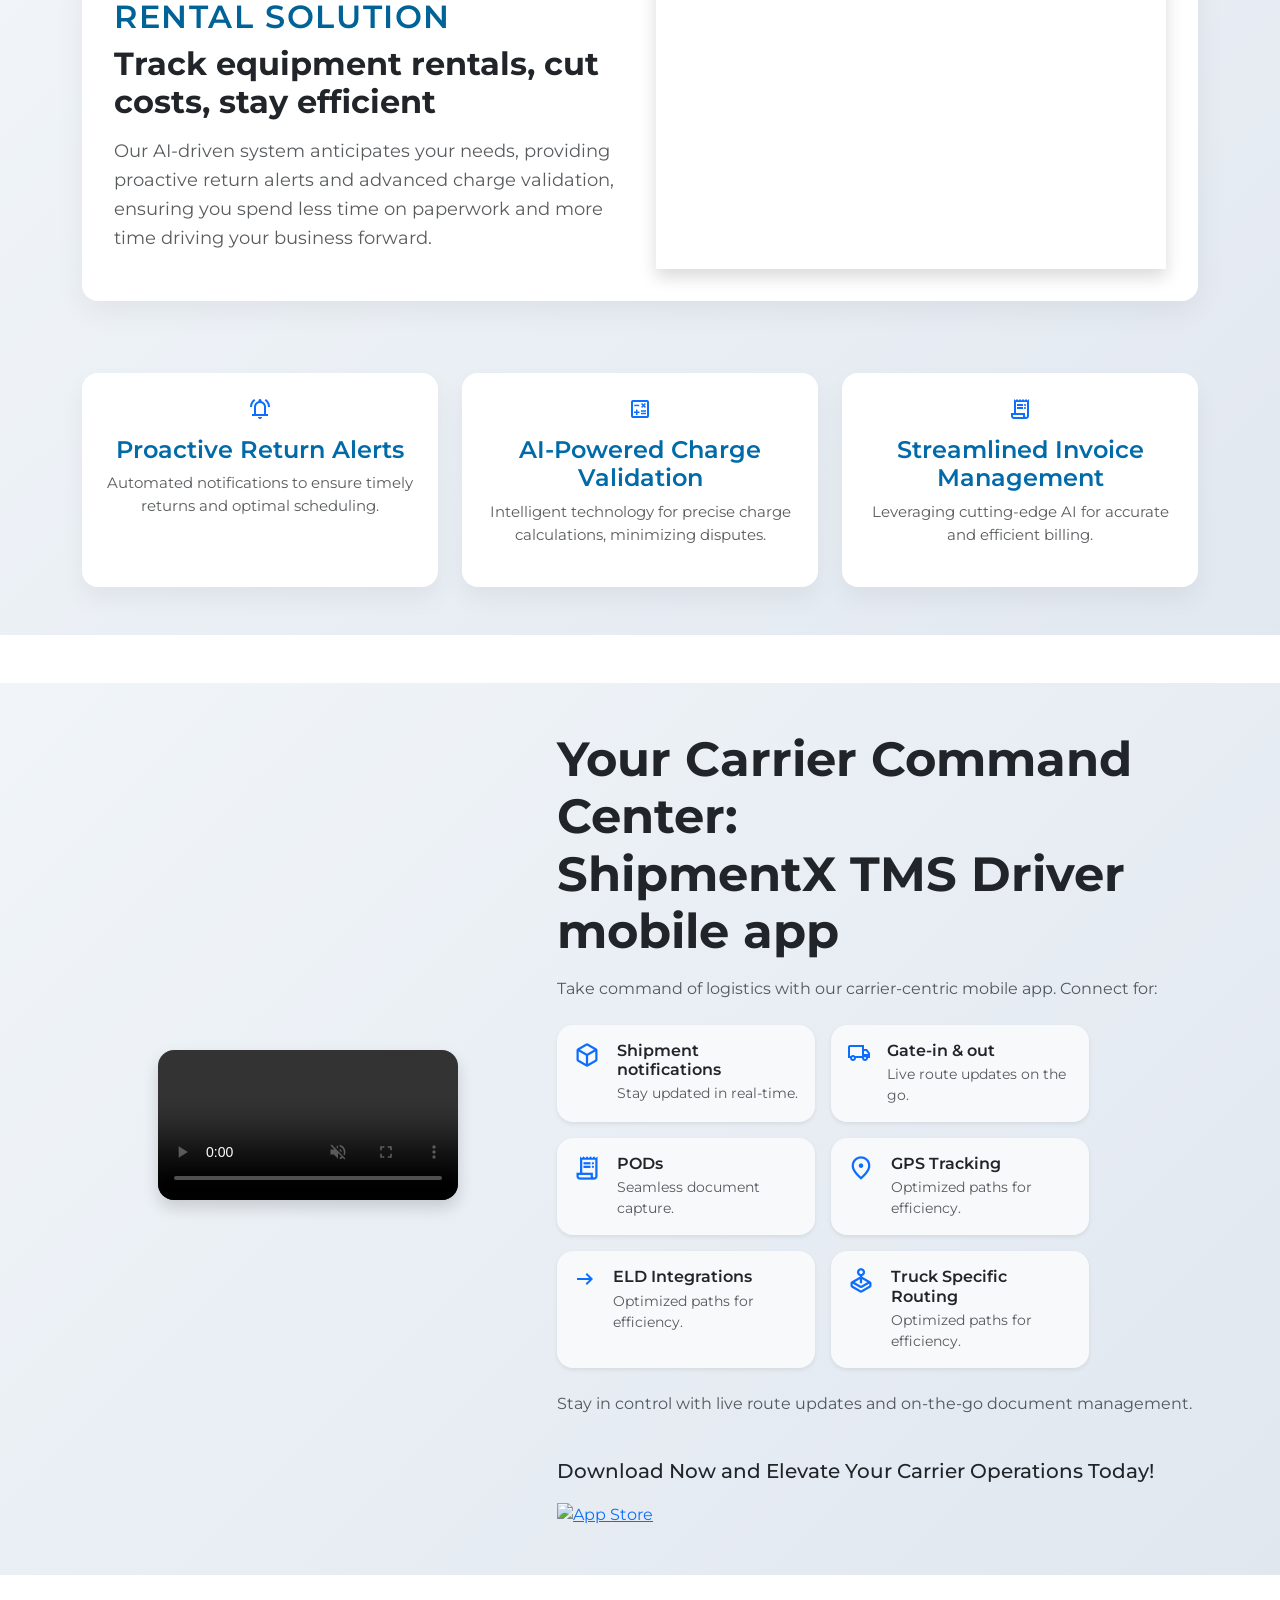
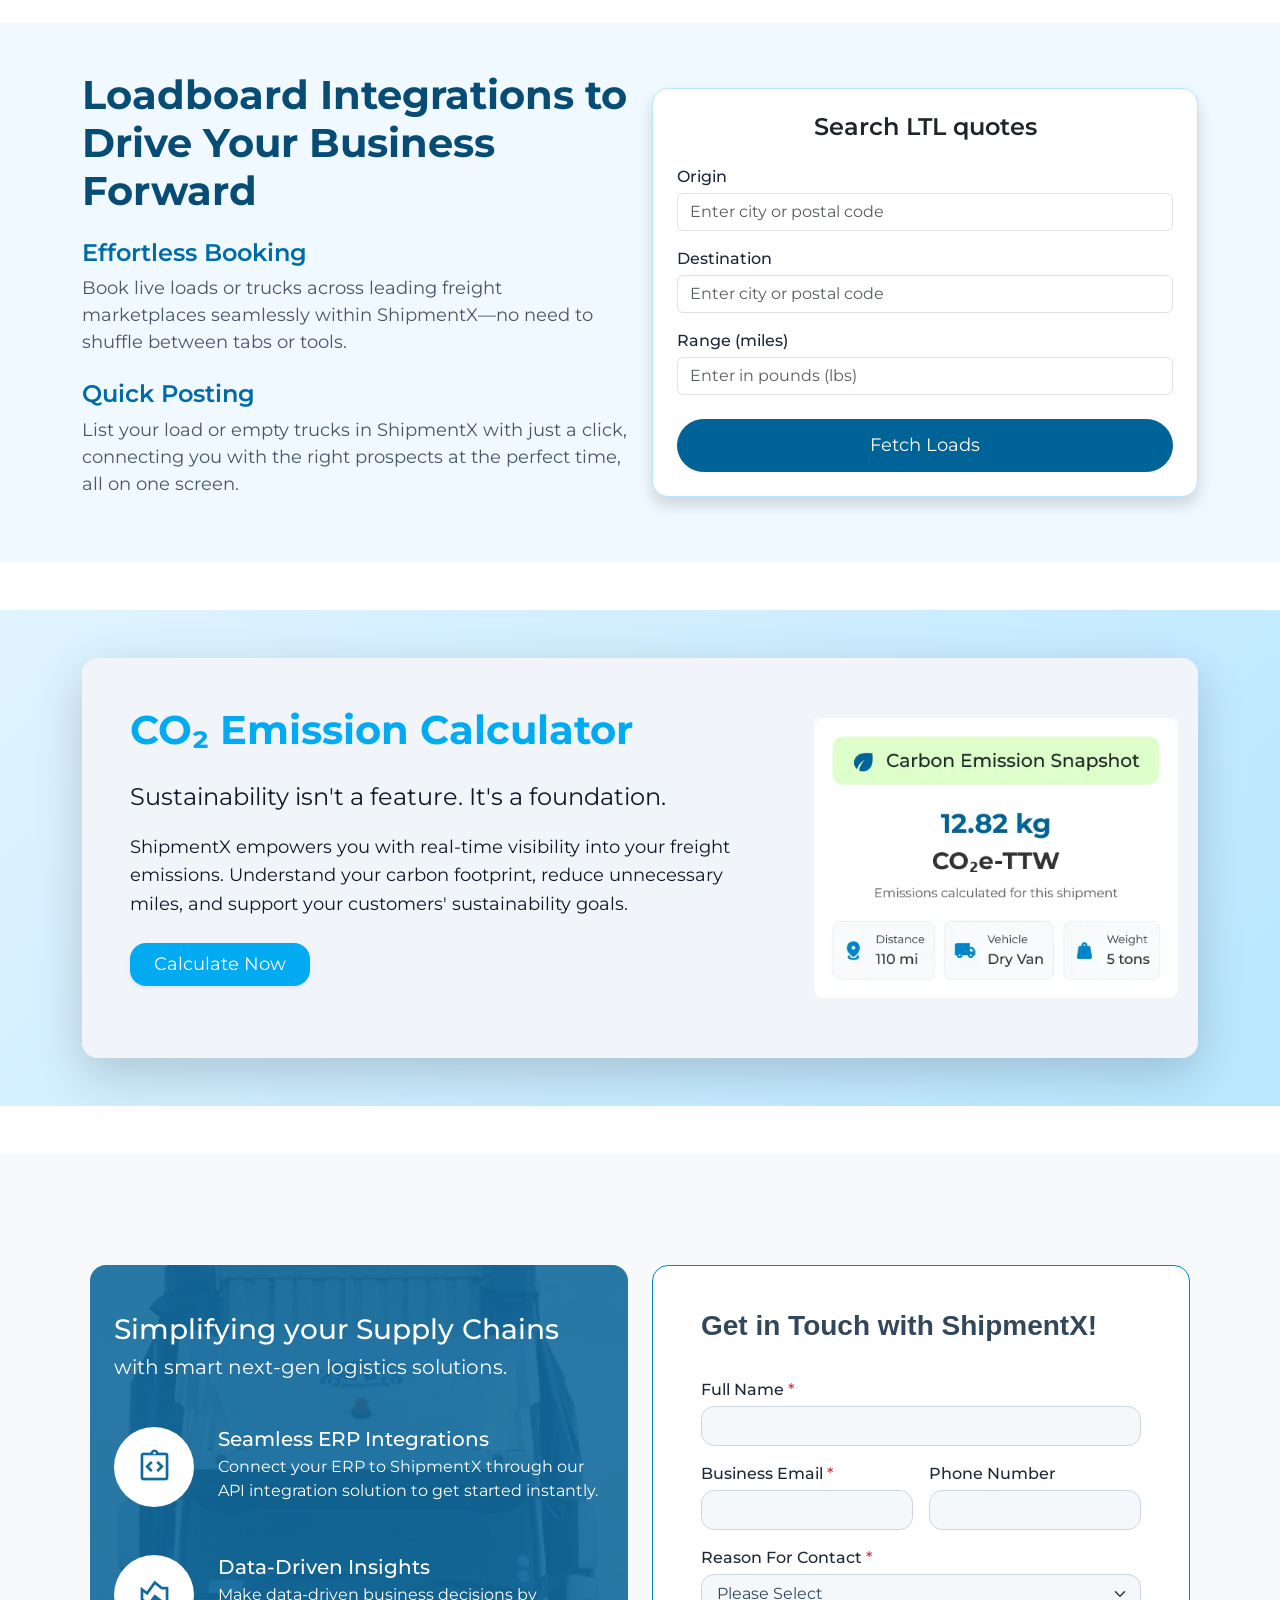
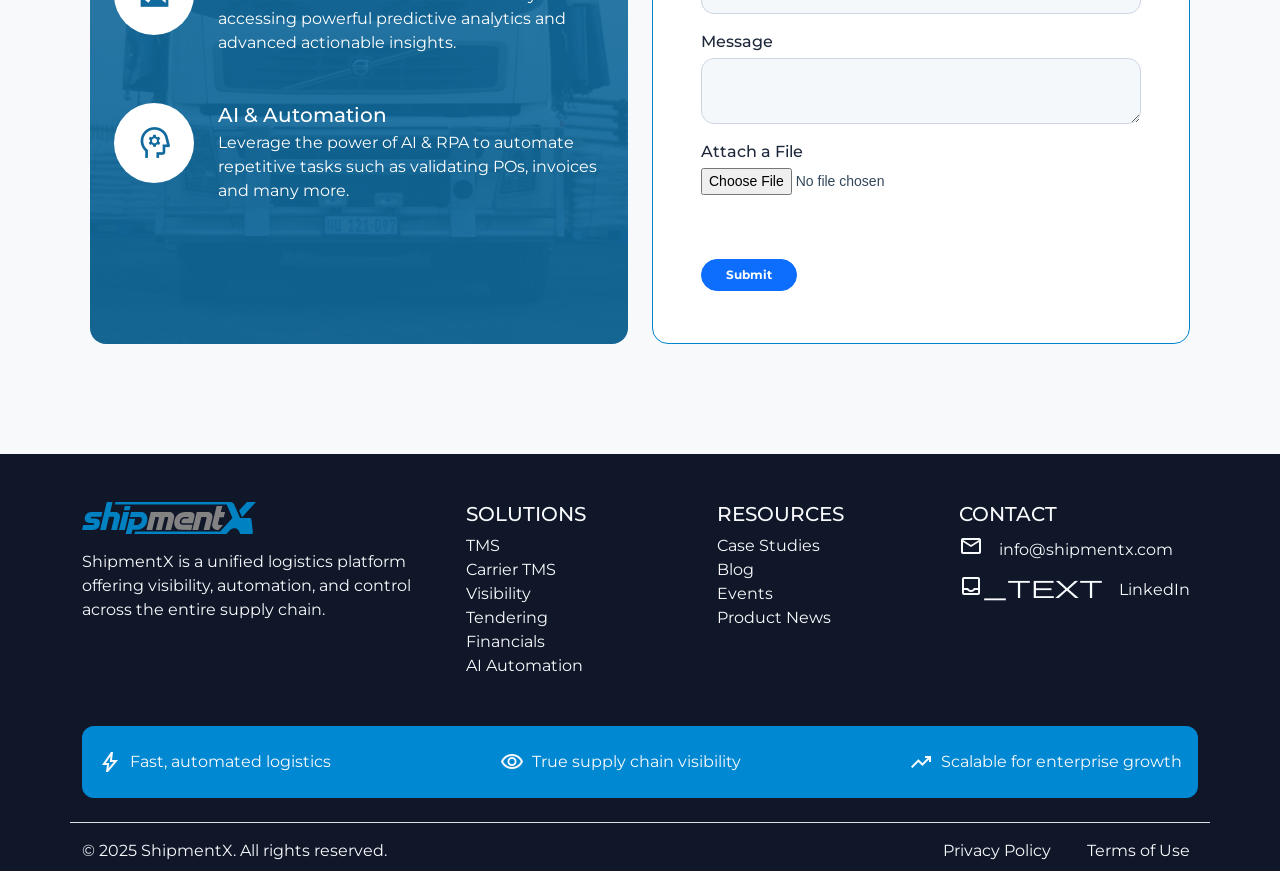
==== commit a643bf72: "redesigned command center section" ====
--- a/index.html
+++ b/index.html
@@ -489,77 +489,92 @@
 
 
 
-
-    <!-- your carrier section  -->
-    <section class="carrier-section py-5 my-5">
-        <div class="container">
-            <div class="row gy-5 align-items-center">
-                <!-- Text Content -->
-                <div class="col-lg-6">
-                    <h2 class="display-6 fw-bold mb-3">Your Carrier Command Center:</h2>
-                    <h3 class="h4 fw-semibold mb-3">ShipmentX TMS Driver Mobile App</h3>
-                    <p class="mb-4">Take command of logistics with our carrier-centric mobile app. Connect for:</p>
-
-                    <div class="row g-2 mb-3">
-                        <div class="col-6">
-                            <div class="d-flex align-items-center gap-2 bg-white p-2 rounded shadow-sm">
-                                <span class="material-symbols-outlined text-primary">deployed_code</span>
-                                <span class="small">Shipment Notifications</span>
-                            </div>
-                        </div>
-                        <div class="col-6">
-                            <div class="d-flex align-items-center gap-2 bg-white p-2 rounded shadow-sm">
-                                <span class="material-symbols-outlined text-primary">local_shipping</span>
-                                <span class="small">Gate-in & Out</span>
-                            </div>
-                        </div>
-                        <div class="col-6">
-                            <div class="d-flex align-items-center gap-2 bg-white p-2 rounded shadow-sm">
-                                <span class="material-symbols-outlined text-primary">beenhere</span>
-                                <span class="small">PODs</span>
-                            </div>
-                        </div>
-                        <div class="col-6">
-                            <div class="d-flex align-items-center gap-2 bg-white p-2 rounded shadow-sm">
-                                <span class="material-symbols-outlined text-primary">location_on</span>
-                                <span class="small">GPS Tracking</span>
-                            </div>
-                        </div>
-                        <div class="col-6">
-                            <div class="d-flex align-items-center gap-2 bg-white p-2 rounded shadow-sm">
-                                <span class="material-symbols-outlined text-primary">arrow_right_alt</span>
-                                <span class="small">ELD Integrations</span>
-                            </div>
-                        </div>
-                        <div class="col-6">
-                            <div class="d-flex align-items-center gap-2 bg-white p-2 rounded shadow-sm">
-                                <span class="material-symbols-outlined text-primary">joystick</span>
-                                <span class="small">Truck Specific Routing</span>
-                            </div>
-                        </div>
-                    </div>
-
-                    <p class="mb-4">Stay in control with live route updates and on-the-go document management.</p>
-                    <div class="d-flex flex-wrap align-items-center gap-3">
-                        <span class="lead">Download Now and Elevate Your Carrier Operations Today!</span>
-                        <a href="https://apps.apple.com/us/app/shipmentx/id1639988292?platform=iphone" target="_blank">
-                            <img src="https://developer.apple.com/assets/elements/badges/download-on-the-app-store.svg"
-                                alt="App Store" height="45">
-                        </a>
-                    </div>
-                </div>
-
-                <!-- Image or Illustration Column -->
-                <div class="col-lg-6 text-center">
-                    <video id="appVid" class="mobile-app-vid rounded-4 vid-fluid-y" controls autoplay loop preload="metadata"
-                        style=" box-shadow: rgba(0, 0, 0, 0.1) 0px 0.25rem 0.625rem;">
-                        <source src="public/videos/Web-Mobile-Vid_1.mp4" type="video/mp4">
-                    </video>
-                </div>
-            </div>
-        </div>
-    </section>
-
+<!-- Modern Carrier Section -->
+<section class="carrier-section-modern py-5 my-5">
+    <div class="container">
+        <div class="row align-items-center gy-5">
+
+            <div class="col-lg-5 text-center order-2 order-lg-1">
+                <video class="mobile-app-vid shadow rounded-4" controls autoplay muted loop>
+                    <source src="public/videos/Web-Mobile-Vid_1.mp4" type="video/mp4" />
+                </video>
+            </div>
+
+            <div class="col-lg-7 order-1 order-lg-2">
+                <h2 class="display-5 fw-bold mb-3">Your Carrier Command Center:<br>
+                    ShipmentX TMS Driver mobile app</h2>
+                <p class="text-muted mb-4">Take command of logistics with our carrier-centric mobile app. Connect for:</p>
+
+                <!-- Feature Cards -->
+                <div class="row g-3">
+                    <div class="col-12 col-sm-6 col-lg-5">
+                        <div class="feature-box bg-light rounded-4 p-3 d-flex align-items-start gap-3 shadow-sm h-100">
+                            <span class="material-symbols-outlined fs-3 text-primary">deployed_code</span>
+                            <div>
+                                <h6 class="mb-1 fw-semibold"> Shipment notifications</h6>
+                                <p class="small text-muted mb-0">Stay updated in real-time.</p>
+                            </div>
+                        </div>
+                    </div>
+                    <div class="col-12 col-sm-6 col-lg-5">
+                        <div class="feature-box bg-light rounded-4 p-3 d-flex align-items-start gap-3 shadow-sm h-100">
+                            <span class="material-symbols-outlined text-primary">local_shipping</span>
+                            <div>
+                                <h6 class="mb-1 fw-semibold">Gate-in & out</h6>
+                                <p class="small text-muted mb-0">Live route updates on the go.</p>
+                            </div>
+                        </div>
+                    </div>
+                    <div class="col-12 col-sm-6 col-lg-5">
+                        <div class="feature-box bg-light rounded-4 p-3 d-flex align-items-start gap-3 shadow-sm h-100">
+                            <span class="material-symbols-outlined fs-3 text-primary">receipt_long</span>
+                            <div>
+                                <h6 class="mb-1 fw-semibold">PODs</h6>
+                                <p class="small text-muted mb-0">Seamless document capture.</p>
+                            </div>
+                        </div>
+                    </div>
+                    <div class="col-12 col-sm-6 col-lg-5">
+                        <div class="feature-box bg-light rounded-4 p-3 d-flex align-items-start gap-3 shadow-sm h-100">
+                            <span class="material-symbols-outlined fs-3 text-primary">location_on</span>
+                            <div>
+                                <h6 class="mb-1 fw-semibold">GPS Tracking</h6>
+                                <p class="small text-muted mb-0">Optimized paths for efficiency.</p>
+                            </div>
+                        </div>
+                    </div>
+                    <div class="col-12 col-sm-6 col-lg-5">
+                        <div class="feature-box bg-light rounded-4 p-3 d-flex align-items-start gap-3 shadow-sm h-100">
+                            <span class="material-symbols-outlined text-primary">arrow_right_alt</span>
+                            <div>
+                                <h6 class="mb-1 fw-semibold">ELD Integrations</h6>
+                                <p class="small text-muted mb-0">Optimized paths for efficiency.</p>
+                            </div>
+                        </div>
+                    </div>
+                    <div class="col-12 col-sm-6 col-lg-5">
+                        <div class="feature-box bg-light rounded-4 p-3 d-flex align-items-start gap-3 shadow-sm h-100">
+                            <span class="material-symbols-outlined fs-3 text-primary">joystick</span>
+                            <div>
+                                <h6 class="mb-1 fw-semibold">Truck Specific Routing</h6>
+                                <p class="small text-muted mb-0">Optimized paths for efficiency.</p>
+                            </div>
+                        </div>
+                    </div>
+                </div>
+
+                <div class="d-flex align-items-center gap-3 mt-4 flex-wrap">
+                    <p class="text-muted mb-4">Stay in control with live route updates and on-the-go document management.</p>
+                    <span class="lead fw-medium">Download Now and Elevate Your Carrier Operations Today!</span>
+                    <a href="https://apps.apple.com/us/app/shipmentx/id1639988292?platform=iphone" target="_blank">
+                        <img src="https://developer.apple.com/assets/elements/badges/download-on-the-app-store.svg"
+                            alt="App Store" height="45">
+                    </a>
+                </div>
+            </div>
+        </div>
+    </div>
+</section>
 
 <!-- loadboard section -->
 <section class="loadboard-section pt-5 pb-5">
--- a/style.css
+++ b/style.css
@@ -720,46 +720,50 @@
 }
 
 /* your carrier section */
-.carrier-section {
+.carrier-section-modern {
   background: linear-gradient(135deg, var(--neutral-100), var(--neutral-200));
-  padding: 3.75rem 13%; 
-
-.display-6{
-  color: var(--brand-primary);
-}
-
-  .mobile-app-vid {
-    max-width: 100%;
-    height: auto;
-    max-height: 32rem;
-    background-size: cover;
-    background-repeat: no-repeat;
-    background-position: center;
-    transition: all 0.2s ease-in-out;
-    box-shadow: 0 0 0 var(--shadow-color);
-  }
-
-  .vid-fluid-y {
-    max-width: 100%;
-    height: auto;
-    max-height: 32rem;
-  }
+}
+
+.mobile-app-vid {
+  max-width: 100%;
+  max-height: 32rem;
+  border-radius: 1rem;
+}
+
+.feature-box {
+  transition: all 0.3s ease;
+}
+
+.feature-box:hover {
+  background-color: #ffffff;
+  transform: translateY(-3px);
+  box-shadow: 0 0.75rem 1.25rem rgba(0, 0, 0, 0.05);
 }
 @media (max-width: 768px) {
-  .carrier-section {
+  .carrier-section-modern {
     padding: 0.5rem 1rem;
   }
-
-  .mobile-app-vid {
-    width: 21.5625rem;
-    height: 30rem;
-    max-height: none; 
-  }
-  .carrier-section .container {
-    padding-left: 0;
-    padding-right: 0;
-  }
-}
+}
+@media (max-width: 576px) {
+  .feature-box {
+    padding: 1rem;
+    flex-direction: row;
+    align-items: flex-start;
+  }
+
+  .feature-box span {
+    flex-shrink: 0;
+  }
+
+  .feature-box h6 {
+    font-size: 1rem;
+  }
+
+  .feature-box p {
+    font-size: 0.85rem;
+  }
+}
+
 
 /* Loadboard Section */
 .loadboard-section {
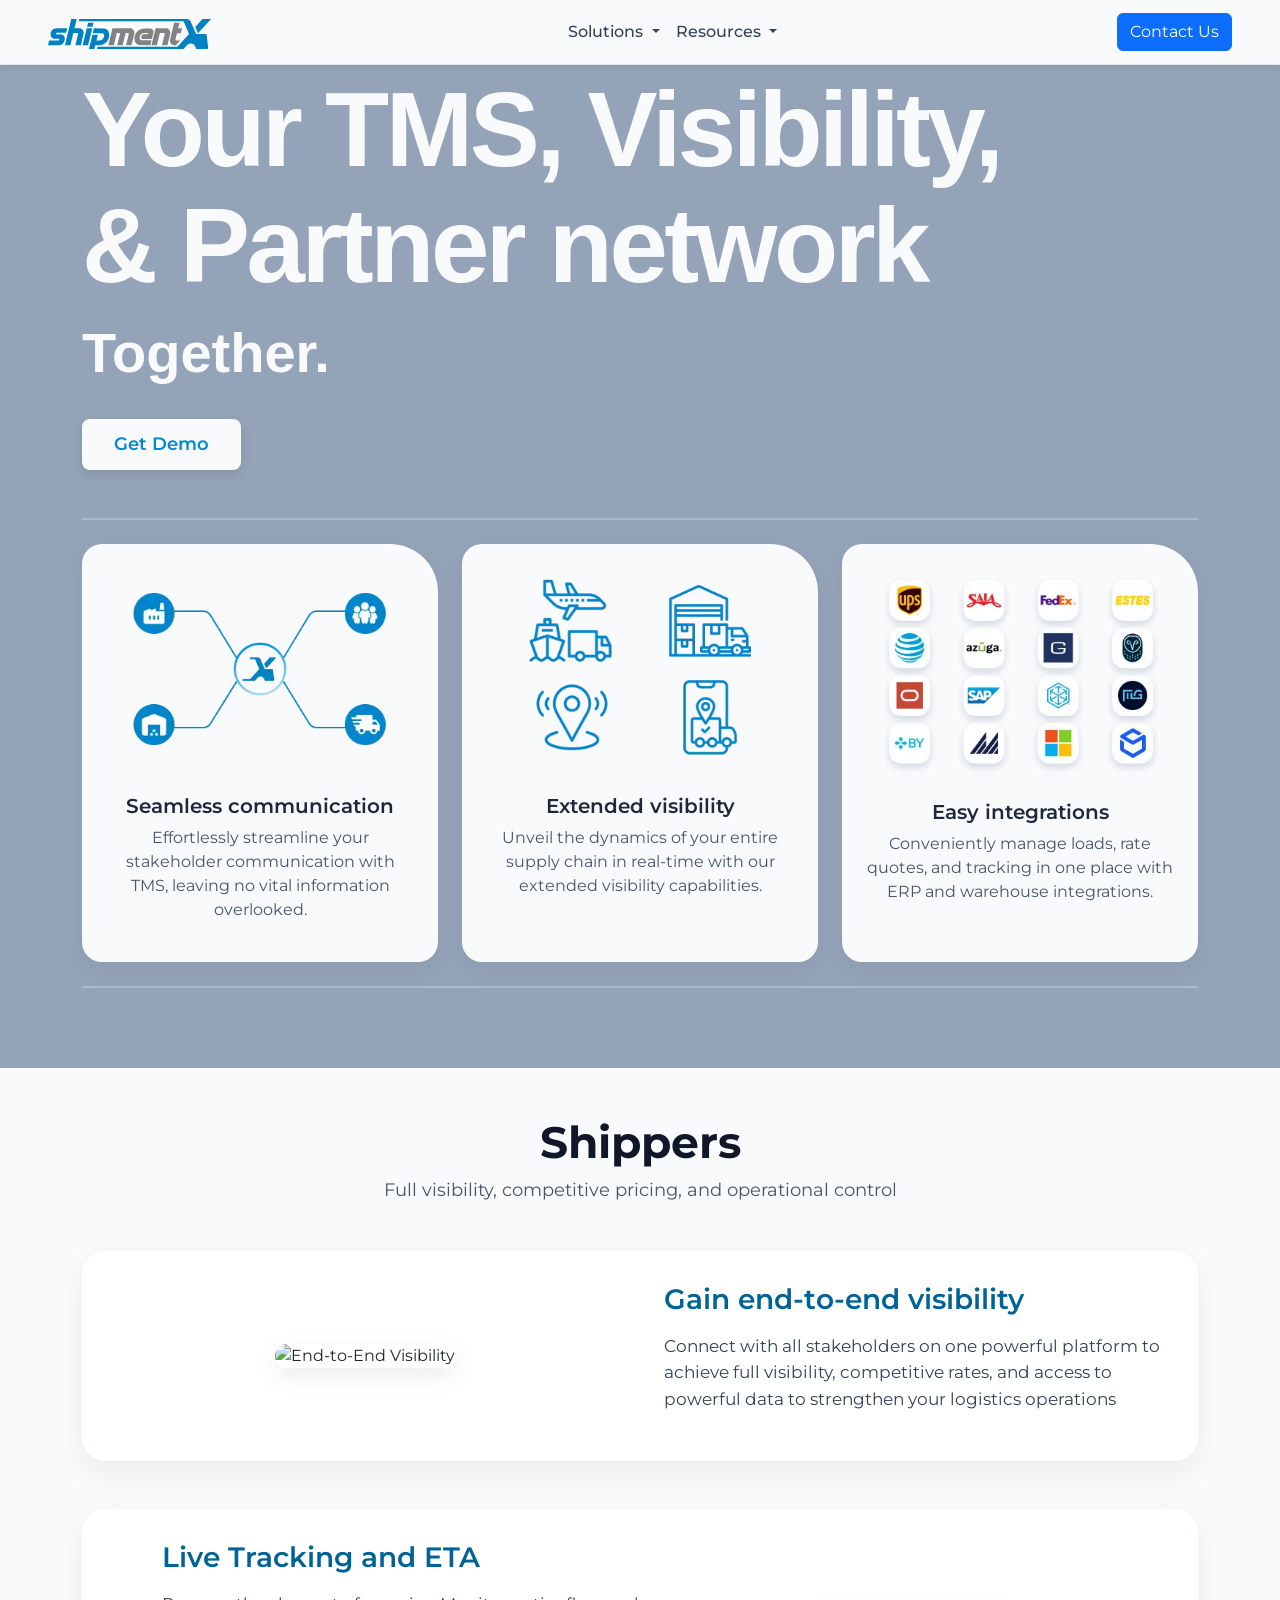
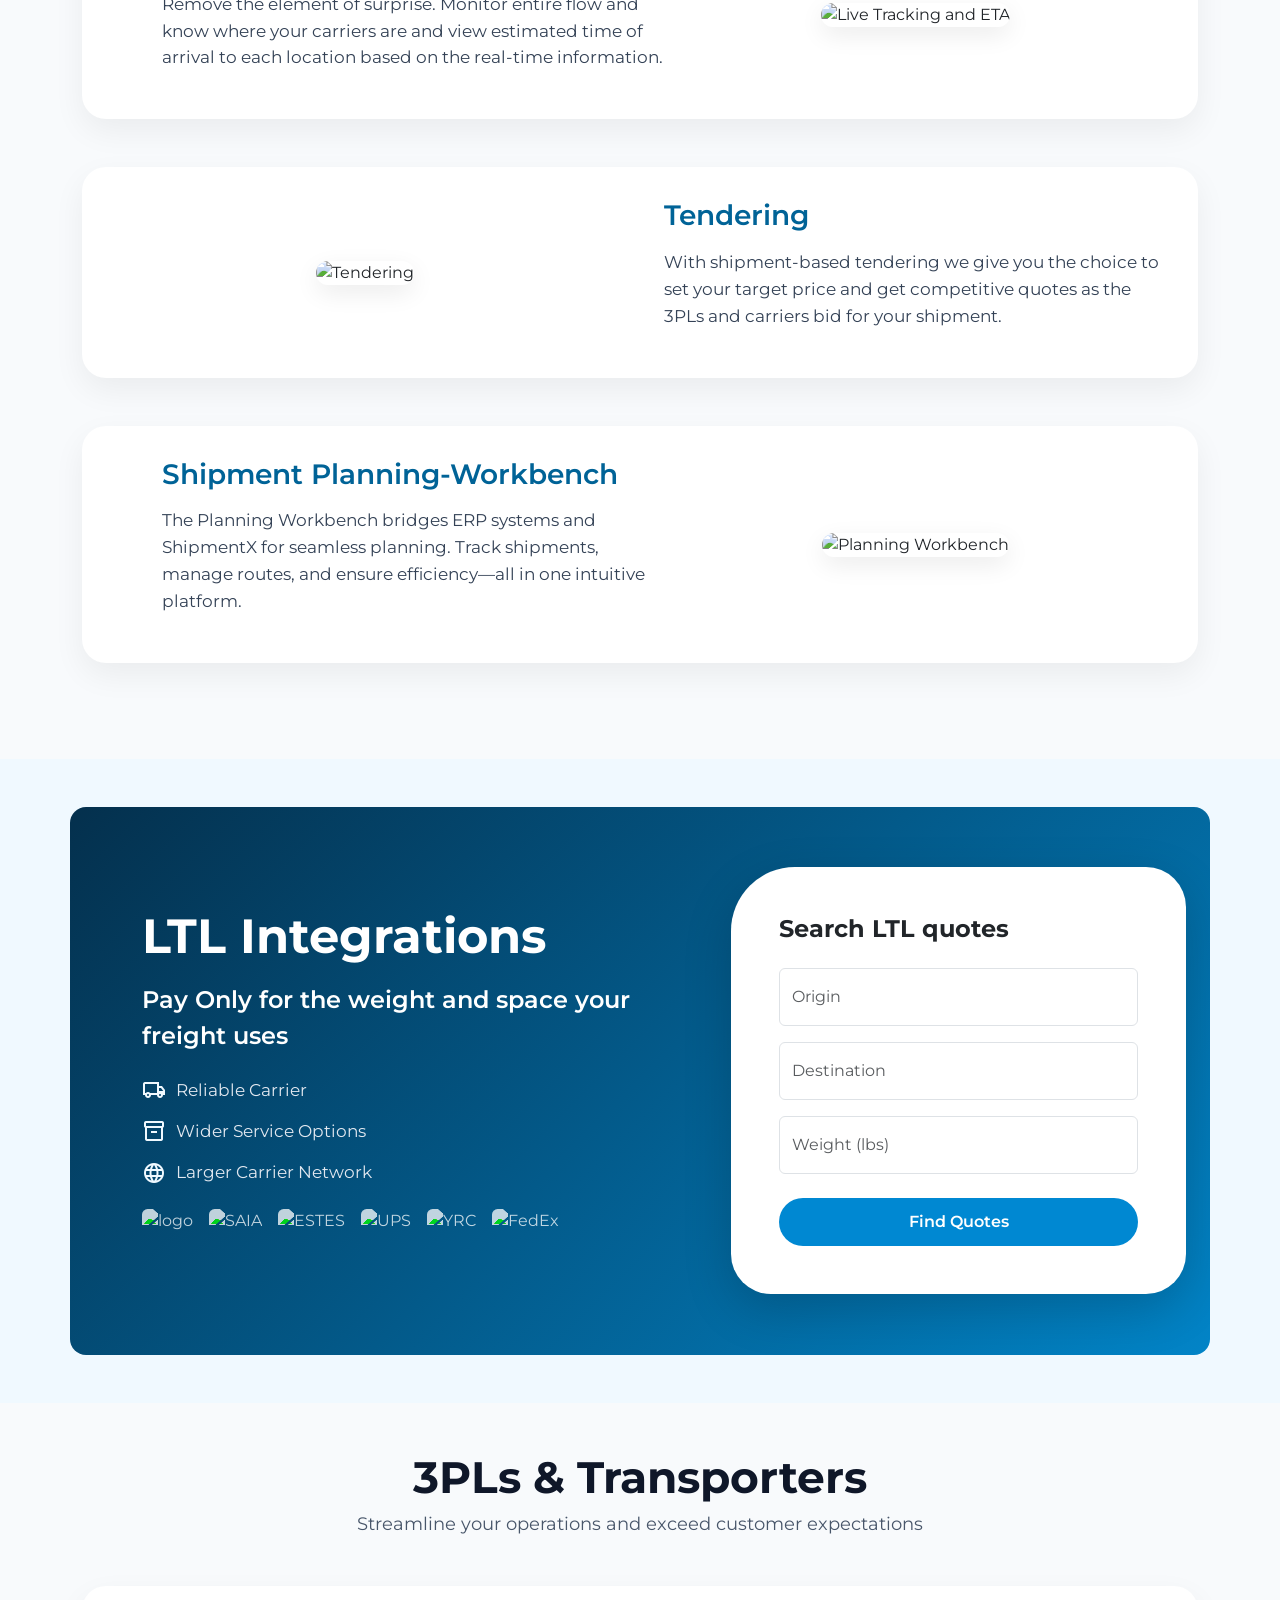
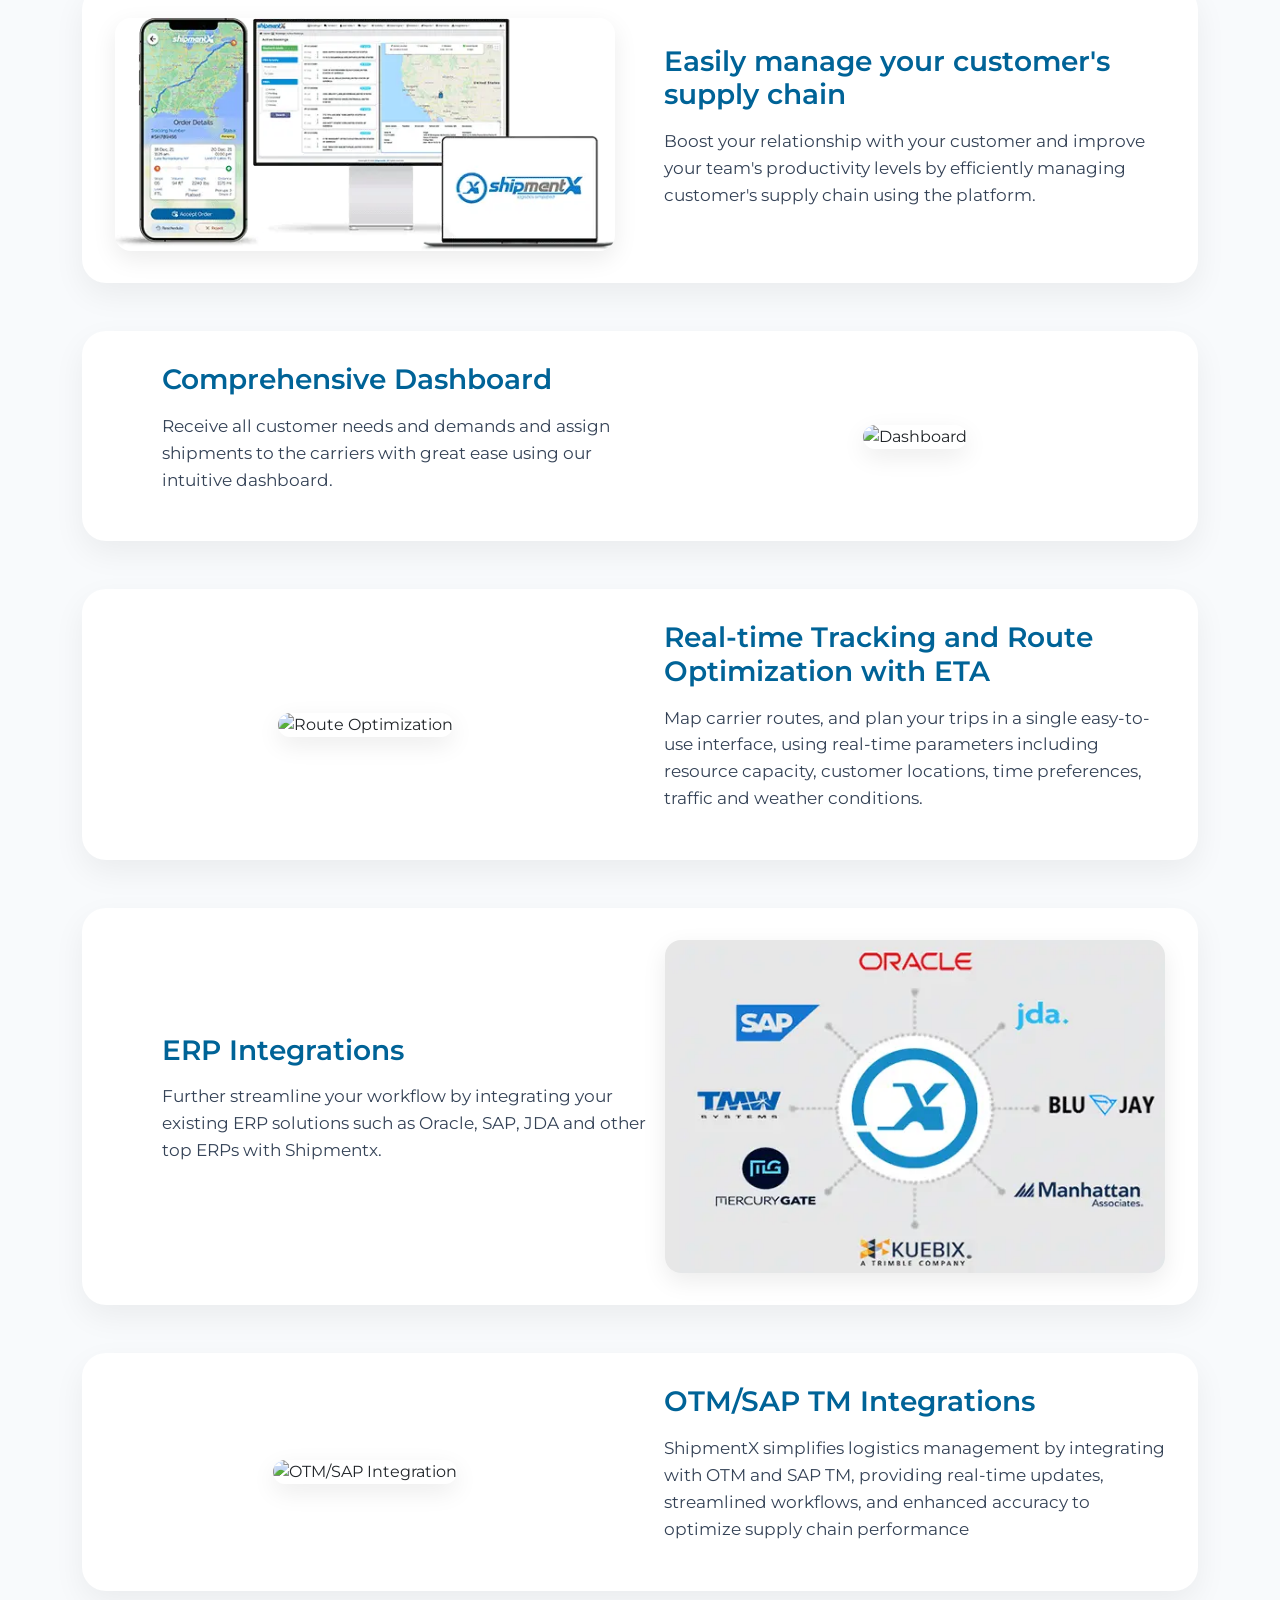
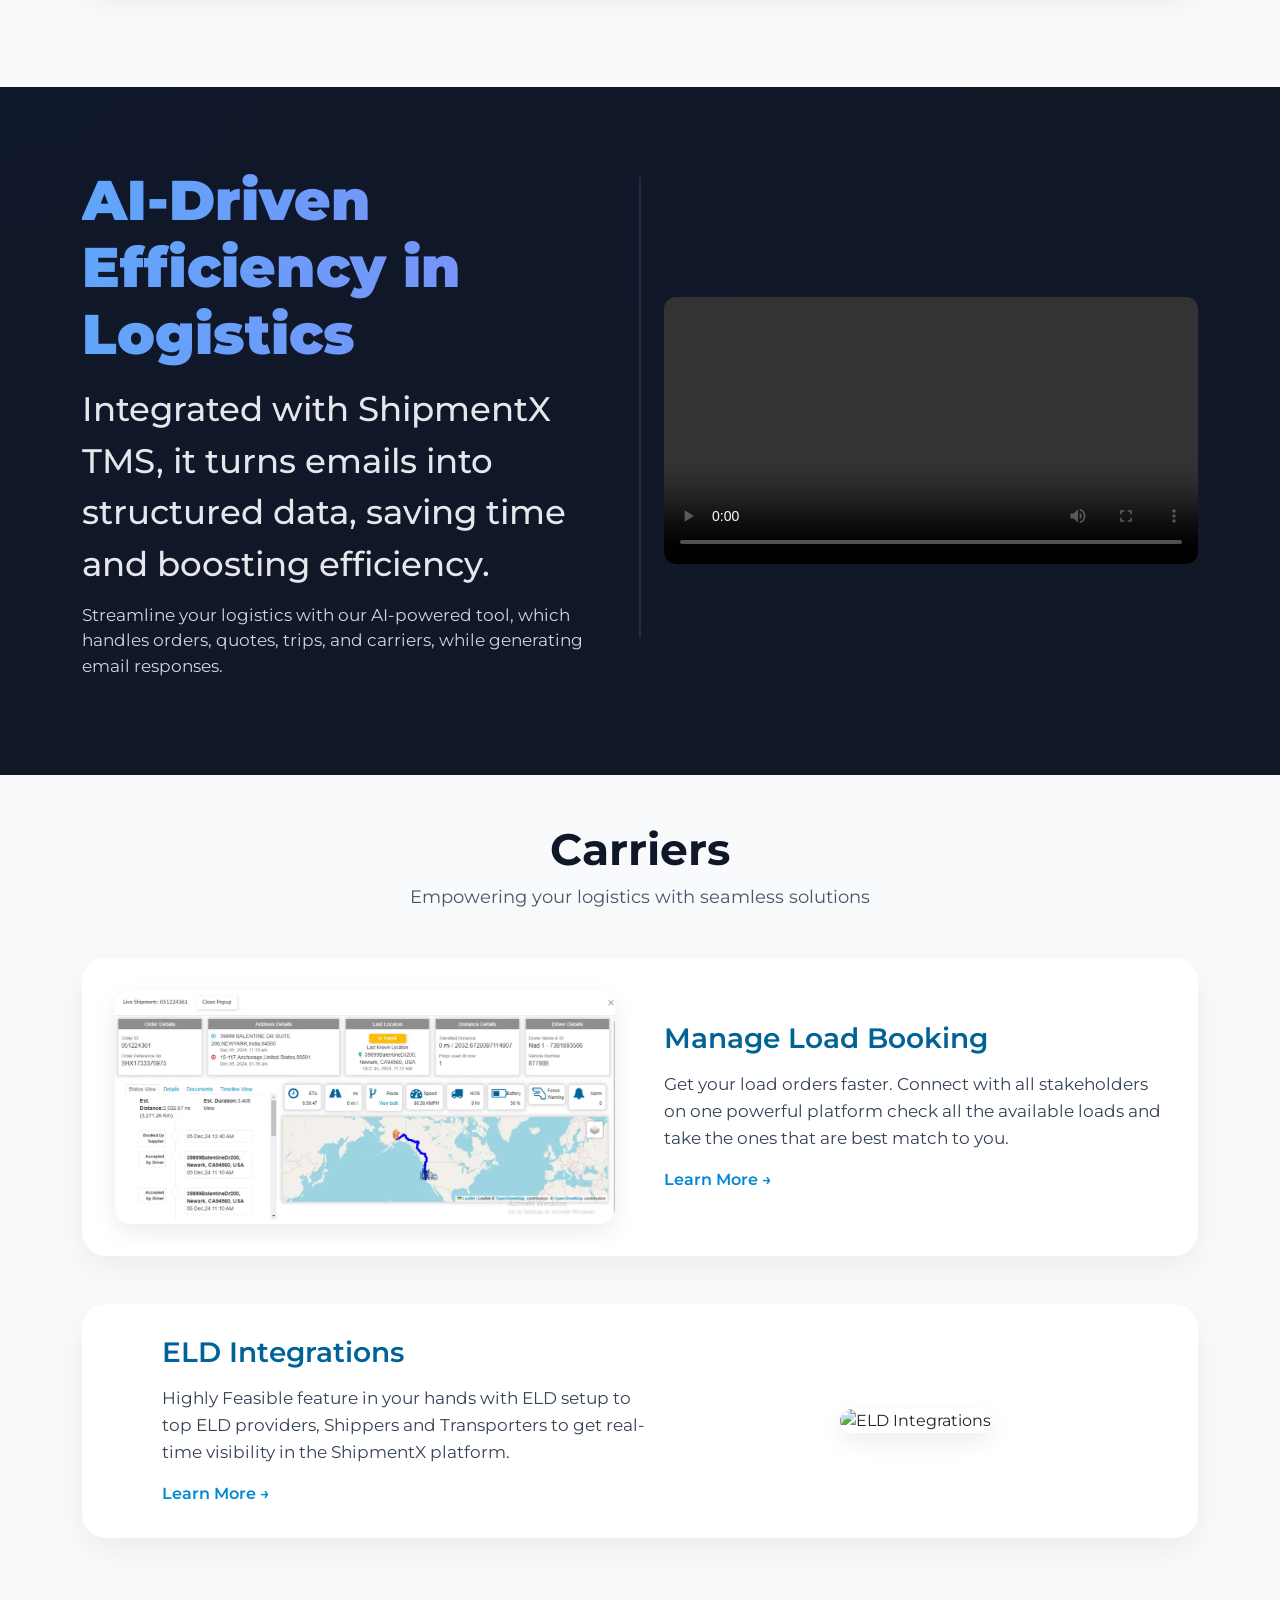
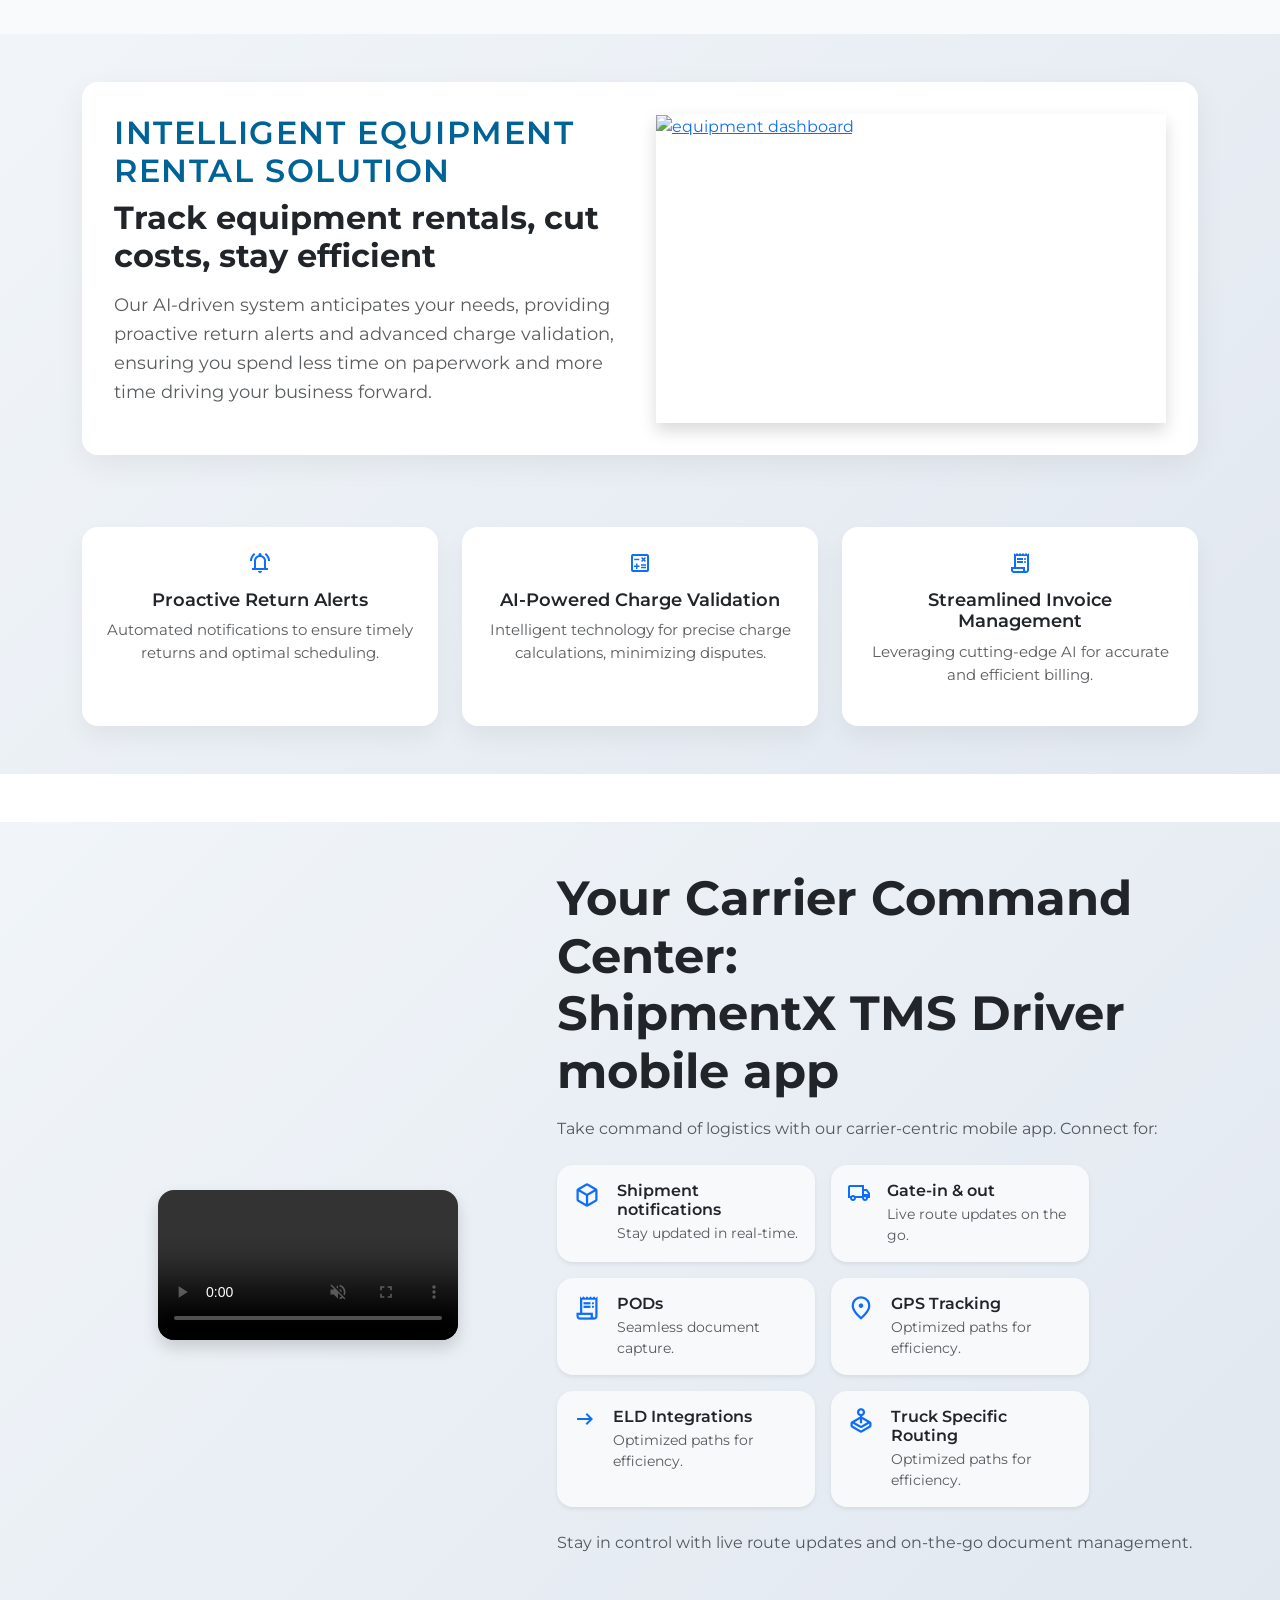
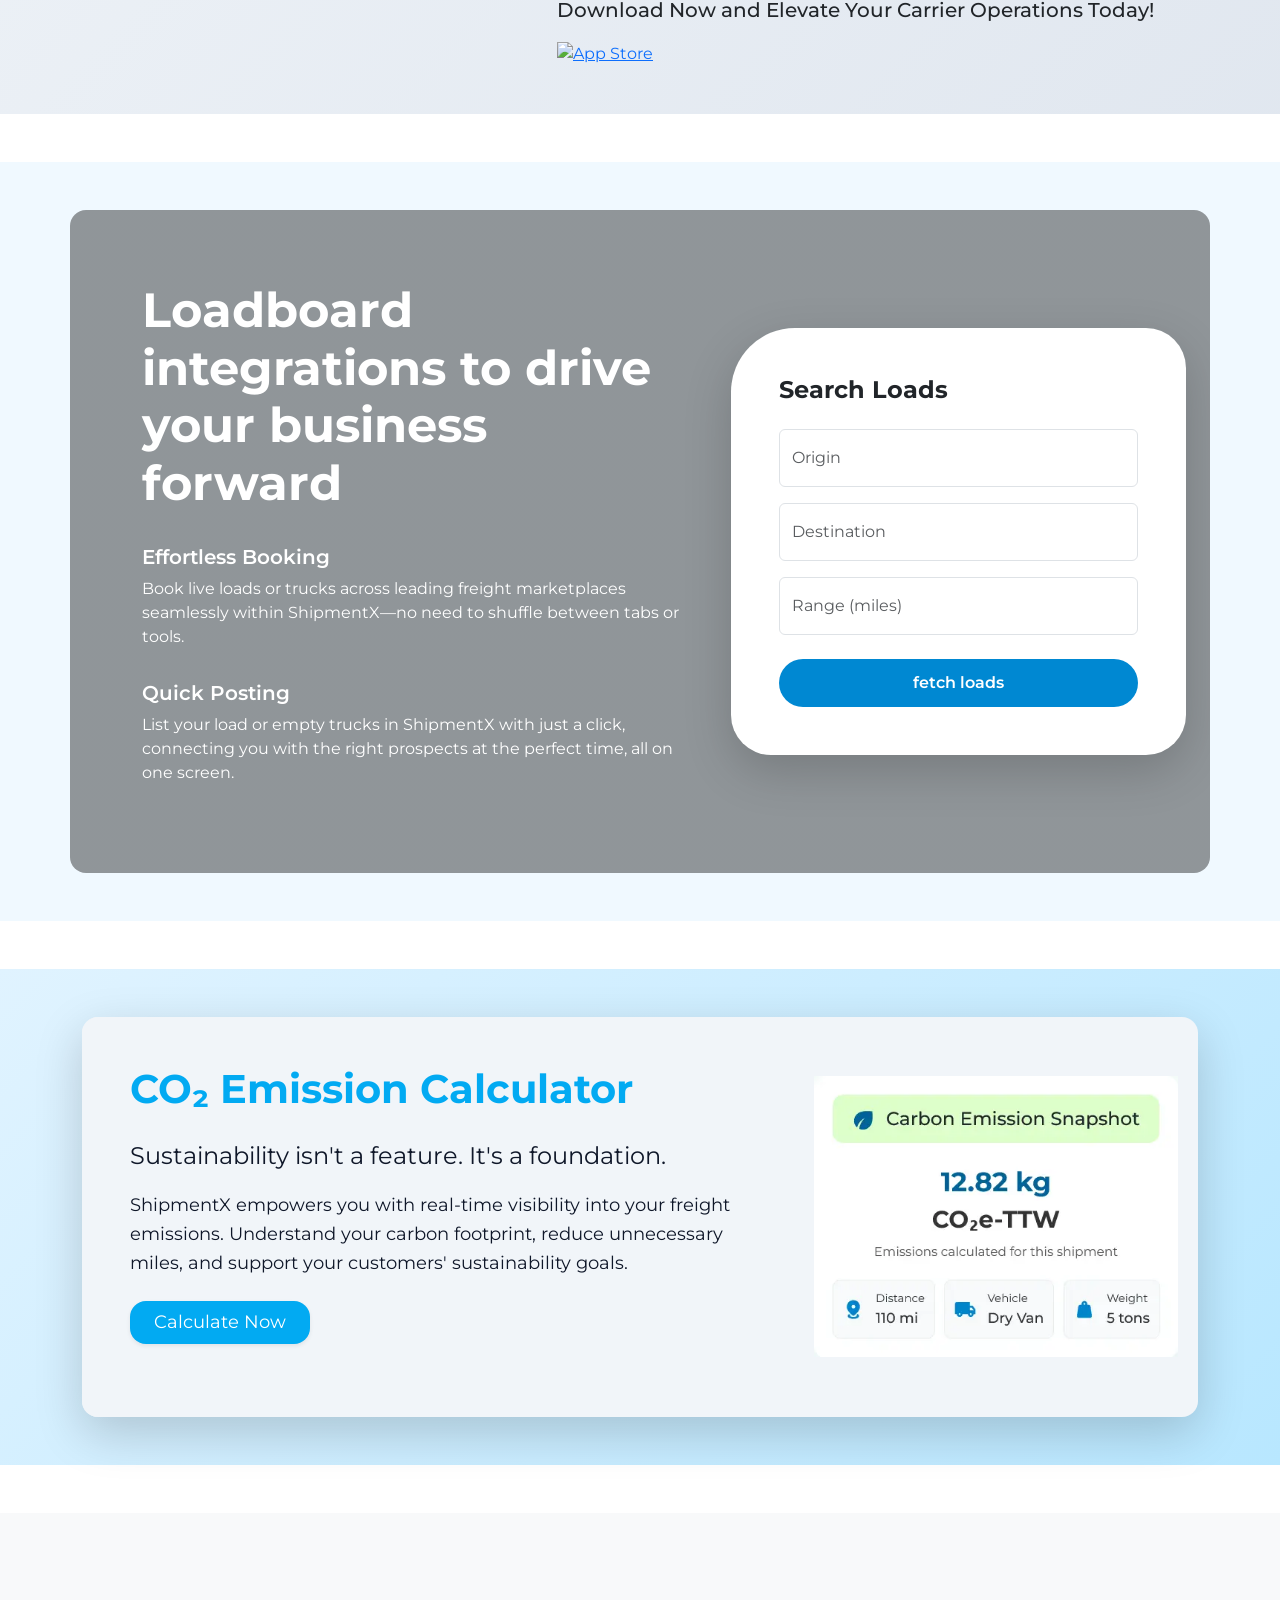
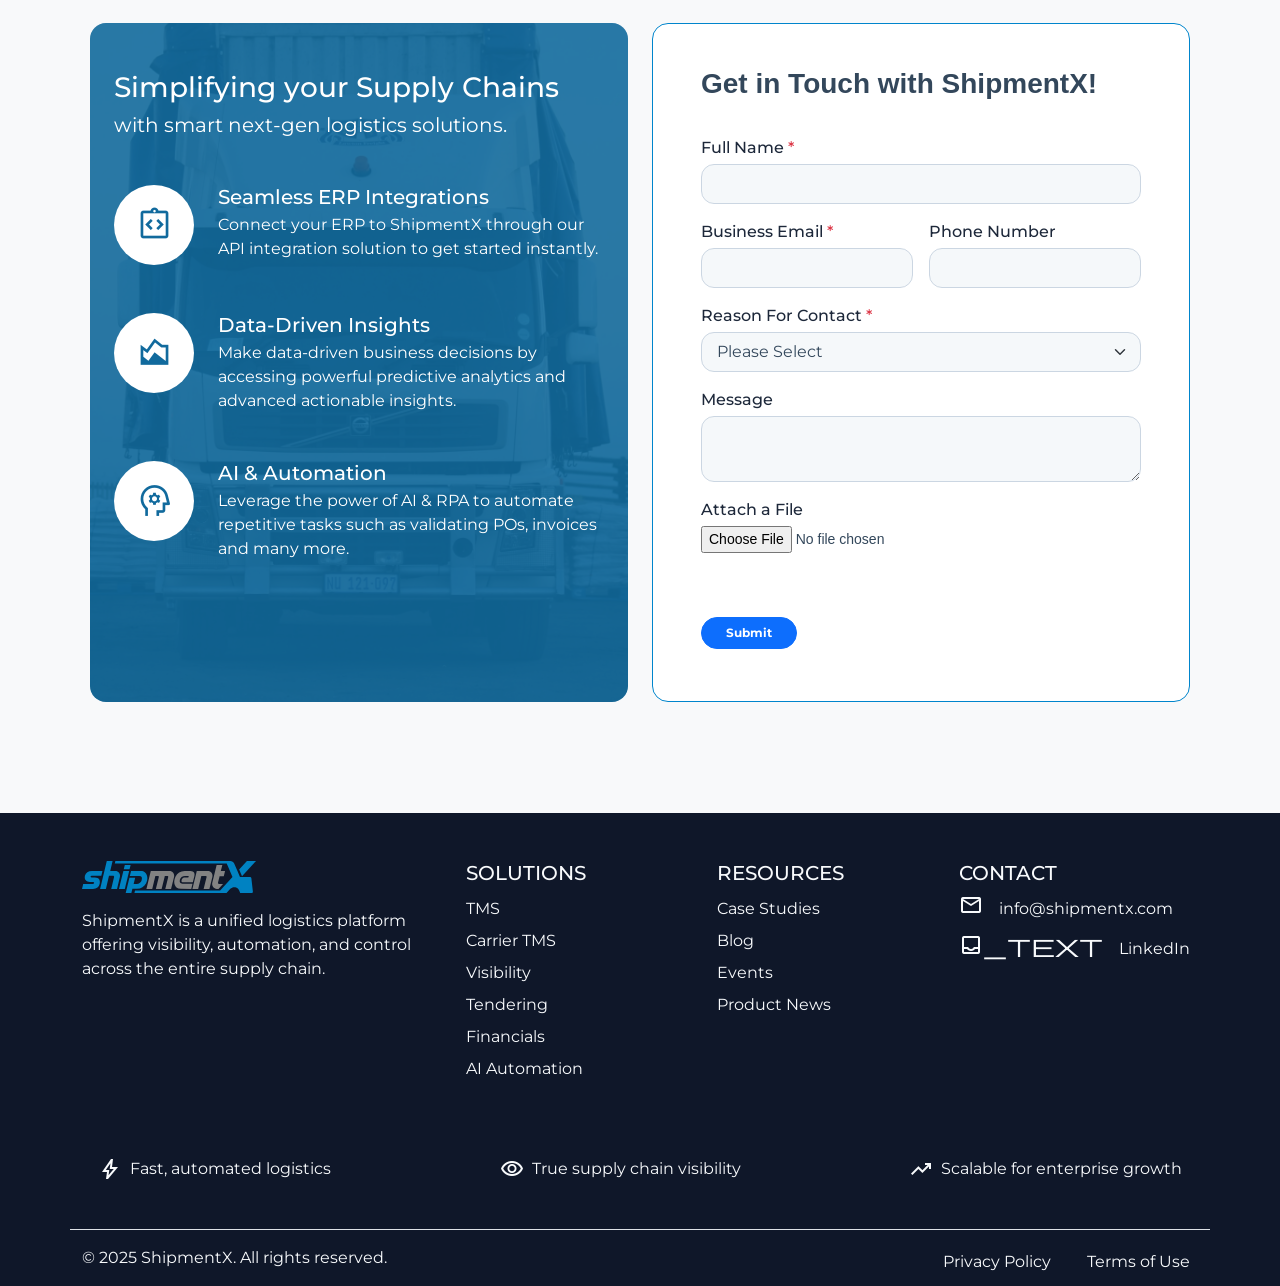
==== commit 5d8a1f8c: "redesigned footer, loadboard, ltl sections" ====
--- a/index.html
+++ b/index.html
@@ -227,62 +227,62 @@
     </div>
 </section>
 
-
-<!-- ltl section -->
-<section class="ltl-modern-section py-5">
-    <div class="container">
-        <div class="row g-5 align-items-center">
-            <!-- Left Content -->
-            <div class="col-lg-6">
+<!-- LTL section -->
+<section class="ltl-wrapper py-5 px-md-4">
+    <div class="ltl-container container overflow-hidden rounded-4 p-4">
+        <div class="row g-0 align-items-center" style="min-height: 500px;">
+            <!-- Left content (updated) -->
+            <div class="col-lg-7 text-white p-md-5 d-flex flex-column justify-content-center">
                 <div class="ltl-intro">
-                    <h2 class="ltl-heading">LTL Integrations</h2>
-                    <p class="ltl-subheading">Pay Only for the weight and space your freight uses</p>
+                    <h2 class="ltl-heading mb-3 fw-bold display-5">LTL Integrations</h2>
+                    <p class="ltl-subheading fw-semibold fs-4">Pay Only for the weight and space your freight uses</p>
                     <ul class="ltl-features list-unstyled mt-4">
-                        <li class="mb-3"><span class="material-symbols-outlined">local_shipping</span> Reliable Carrier</li>
-                        <li class="mb-3"><span class="material-symbols-outlined">inventory_2</span> Wider Service Options</li>
-                        <li class="mb-3"><span class="material-symbols-outlined">language</span> Larger Carrier Network</li>
+                        <li class="mb-3">
+                            <span class="material-symbols-outlined">local_shipping</span>
+                            Reliable Carrier
+                        </li>
+                        <li class="mb-3">
+                            <span class="material-symbols-outlined">inventory_2</span>
+                            Wider Service Options
+                        </li>
+                        <li class="mb-3">
+                            <span class="material-symbols-outlined">language</span>
+                            Larger Carrier Network
+                        </li>
                     </ul>
-
                     <div class="ltl-logo-strip d-flex flex-wrap align-items-center gap-3 mt-4">
-                        <img src="https://www.shipmentx.com//assets/images/ltl-logos/old-dominion-freight-line-vector-logo.svg"
-                        alt="logo">
-                    <img src="https://www.shipmentx.com//assets/images/ltl-logos/Saia.svg" alt="SAIA">
-                    <img src="https://www.shipmentx.com//assets/images/ltl-logos/Estes_Express_Lines_logo1.svg"
-                        alt="ESTES">
-                    <img src="https://www.shipmentx.com//assets/images/ltl-logos/ups.svg" alt="UPS">
-                    <img src="https://www.shipmentx.com//assets/images/ltl-logos/yrc.svg" alt="YRC">
-                    <img src="https://www.shipmentx.com//assets/images/ltl-logos/FedEx_Ground.svg" alt="FedEx">
-                    </div>
-                </div>
-            </div>
-
-            <!-- Right Form -->
-            <div class="col-lg-6">
-                <div class="ltl-form-wrapper shadow rounded-4 p-4">
-                    <h4 class="text-center mb-4">Get LTL Quote</h4>
-                    <form>
-                        <div class="mb-3">
-                            <label for="origin" class="form-label">Origin</label>
-                            <input type="text" class="form-control" id="origin" placeholder="Enter city or postal code">
-                        </div>
-                        <div class="mb-3">
-                            <label for="destination" class="form-label">Destination</label>
-                            <input type="text" class="form-control" id="destination"
-                                placeholder="Enter city or postal code">
-                        </div>
-                        <div class="mb-3">
-                            <label for="weight" class="form-label">Weight (lbs)</label>
-                            <input type="text" class="form-control" id="weight" placeholder="Enter in pounds (lbs)">
-                        </div>
-                        <div class="d-grid">
-                            <button type="submit" class="btn btn-primary rounded-pill">Find Quotes</button>
-                        </div>
-                    </form>
-                </div>
-            </div>
-        </div>
-    </div>
-</section>
+                        <img src="https://www.shipmentx.com/assets/images/ltl-logos/old-dominion-freight-line-vector-logo.svg"
+                            alt="logo">
+                        <img src="https://www.shipmentx.com/assets/images/ltl-logos/Saia.svg" alt="SAIA">
+                        <img src="https://www.shipmentx.com/assets/images/ltl-logos/Estes_Express_Lines_logo1.svg"
+                            alt="ESTES">
+                        <img src="https://www.shipmentx.com/assets/images/ltl-logos/ups.svg" alt="UPS">
+                        <img src="https://www.shipmentx.com/assets/images/ltl-logos/yrc.svg" alt="YRC">
+                        <img src="https://www.shipmentx.com/assets/images/ltl-logos/FedEx_Ground.svg" alt="FedEx">
+                    </div>
+                </div>
+            </div>
+
+            <!-- Right form -->
+            <div class="col-lg-5 bg-white p-4 p-md-5 shadow-lg ltl-form-card">
+                <form>
+                    <h4 class="fw-bold mb-4">Search LTL quotes</h4>
+                    <div class="mb-3">
+                        <input type="text" class="form-control py-3" placeholder="Origin">
+                    </div>
+                    <div class="mb-3">
+                        <input type="text" class="form-control py-3" placeholder="Destination">
+                    </div>
+                    <div class="mb-4">
+                        <input type="text" class="form-control py-3" placeholder="Weight (lbs)">
+                    </div>
+                    <button type="submit" class="btn ltl-btn w-100">Find Quotes</button>
+                </form>
+            </div>
+        </div>
+    </div>
+</section>
+  
 
 <!-- 3PLs & Transporters -->
 <section class="carriers-section py-5">
@@ -489,7 +489,7 @@
 
 
 
-<!-- Modern Carrier Section -->
+<!--Carrier Section -->
 <section class="carrier-section-modern py-5 my-5">
     <div class="container">
         <div class="row align-items-center gy-5">
@@ -501,7 +501,7 @@
             </div>
 
             <div class="col-lg-7 order-1 order-lg-2">
-                <h2 class="display-5 fw-bold mb-3">Your Carrier Command Center:<br>
+                <h2 class="display-5 fw-bold mb-3 carrier-heading">Your Carrier Command Center:<br>
                     ShipmentX TMS Driver mobile app</h2>
                 <p class="text-muted mb-4">Take command of logistics with our carrier-centric mobile app. Connect for:</p>
 
@@ -577,57 +577,45 @@
 </section>
 
 <!-- loadboard section -->
-<section class="loadboard-section pt-5 pb-5">
-    <div class="container">
-        <div class="row align-items-center">
-            <!-- Text Content -->
-            <div class="col-lg-6">
-                <div class="loadboard-text-block">
-                    <h2 class="section-heading mb-4">
-                        Loadboard Integrations to Drive Your Business Forward
-                    </h2>
-                    <div class="feature-block mb-4">
-                        <h3 class="feature-title mb-2">Effortless Booking</h3>
-                        <p class="feature-description">
-                            Book live loads or trucks across leading freight marketplaces seamlessly within ShipmentX—no
-                            need to shuffle between tabs or tools.
-                        </p>
-                    </div>
-                    <div class="feature-block">
-                        <h3 class="feature-title mb-2">Quick Posting</h3>
-                        <p class="feature-description">
-                            List your load or empty trucks in ShipmentX with just a click, connecting you with the right
-                            prospects at the perfect time, all on one screen.
-                        </p>
-                    </div>
-                </div>
-            </div>
-
-            <!-- Form Block -->
-            <div class="col-lg-6">
-                <div class="loadboard-form-card p-4 shadow rounded-4">
-                    <h3 class="form-title text-center mb-4">Search LTL quotes</h3>
-                    <form>
-                        <div class="mb-3">
-                            <label for="origin" class="form-label">Origin</label>
-                            <input type="text" class="form-control" id="origin" placeholder="Enter city or postal code">
-                        </div>
-                        <div class="mb-3">
-                            <label for="destination" class="form-label">Destination</label>
-                            <input type="text" class="form-control" id="destination"
-                                placeholder="Enter city or postal code">
-                        </div>
-                        <div class="mb-4">
-                            <label for="range" class="form-label">Range (miles)</label>
-                            <input type="number" class="form-control" id="range" placeholder="Enter in pounds (lbs)">
-                        </div>
-                        <button type="submit" class="btn btn-primary w-100 btn-search-loads rounded-pill">Fetch Loads</button>
-                    </form>
-                </div>
-            </div>
-        </div>
-    </div>
-</section>
+<section class="loadboard-wrapper py-5 px-md-4">
+    <div class="loadboard-container container overflow-hidden rounded-4 p-4">
+        <div class="row g-0 align-items-center" style="min-height: 500px;">
+
+            <div class="col-lg-7 bg-cover text-white p-md-5 d-flex flex-column justify-content-center">
+                <h2 class="display-5 fw-bold">Loadboard integrations to drive your business forward</h2>
+
+                <div class="mt-4">
+                    <h5 class="fw-semibold">Effortless Booking</h5>
+                    <p class="fs-6">Book live loads or trucks across leading freight marketplaces seamlessly within
+                        ShipmentX—no need to shuffle between tabs or tools.</p>
+                </div>
+
+                <div class="mt-3">
+                    <h5 class="fw-semibold">Quick Posting</h5>
+                    <p class="fs-6">List your load or empty trucks in ShipmentX with just a click, connecting you with
+                        the right prospects at the perfect time, all on one screen.</p>
+                </div>
+            </div>
+
+            <div class="col-lg-5 bg-white p-4 p-md-5 shadow-lg loadboard-form-card">
+                <form>
+                    <h4 class="fw-bold mb-4">Search Loads</h4>
+                    <div class="mb-3">
+                        <input type="text" class="form-control py-3" placeholder="Origin">
+                    </div>
+                    <div class="mb-3">
+                        <input type="text" class="form-control py-3" placeholder="Destination">
+                    </div>
+                    <div class="mb-4">
+                        <input type="number" class="form-control py-3" placeholder="Range (miles)">
+                    </div>
+                    <button type="submit" class="btn custom-btn w-100">fetch loads</button>
+                </form>
+            </div>
+        </div>
+    </div>
+</section>
+
 
 <!-- CO2 Emission Calculator Section -->
 <section class="co2-section py-5 my-5">
--- a/style.css
+++ b/style.css
@@ -339,34 +339,51 @@
 
 
 /* LTL Section */
-.ltl-modern-section {
-  background: linear-gradient(to right, var(--neutral-50), var(--neutral-100));
-  padding: 5rem 0;
-}
-
-.ltl-heading {
-  font-size: 2.25rem;
-  font-weight: 700;
-  color: var(--brand-primary);
-}
-
-.ltl-subheading {
-  font-size: 1.15rem;
-  color: #475569;
-  margin-top: 0.75rem;
-  line-height: 1.6;
-}
+
+.ltl-wrapper {
+  background-color: var(--brand-50);
+}
+
+.ltl-container {
+  background: linear-gradient(135deg, #04304d, #0284c7),
+              url('/public/images/pexels-markie-mad-336302786-14048025') center/cover no-repeat;
+  border-radius: 2rem;
+}
+
+.ltl-left {
+  background-size: cover;
+  background-position: center;
+}
+
+.ltl-form-card {
+  border-radius: 2.5rem;
+  border-top-left-radius: 4rem;
+}
+
+.ltl-btn {
+  background-color: var(--brand-600);
+  border: none;
+  font-weight: 600;
+  padding: 0.75rem 1.5rem;
+  border-radius: 2rem;
+  color: white;
+}
+
+.ltl-btn:hover {
+  background-color: var(--brand-700);
+}
+
 
 .ltl-features li {
   font-size: 1.05rem;
   display: flex;
   align-items: center;
   gap: 0.6rem;
-  color: #334155;
+  color: #e2e8f0;
 }
 
 .ltl-features .material-symbols-outlined {
-  color: var(--blue-primary);
+  color: var(--brand-50);
   font-size: 1.5rem;
 }
 
@@ -374,7 +391,7 @@
   height: 2.75rem;
   max-width: 4.25rem;
   object-fit: contain;
-  filter: grayscale(100%);
+  filter: grayscale(0%) brightness(1.2) contrast(10);
   opacity: 0.75;
   transition: transform 0.3s ease, filter 0.3s ease;
   border-radius: 0.35rem;
@@ -386,74 +403,15 @@
   opacity: 1;
 }
 
-.ltl-form-wrapper {
-  background-color: #ffffff;
-  border: 1px solid #e2e8f0;
-}
-
-
-.ltl-form-wrapper h4 {
-  font-size: 1.5rem;
-  font-weight: 600;
-  color: #1e293b;
-}
-
-.ltl-form-wrapper .form-label {
-  font-weight: 600;
-  color: #334155;
-}
-
-.ltl-form-wrapper .form-control {
-  background-color: #f1f5f9;
-  border-color: #cbd5e1;
-  border-radius: 0.5rem;
-}
-
-.ltl-form-wrapper .form-control:focus {
-  border-color: var(--blue-primary);
-  background-color: #ffffff;
-}
-
-.ltl-form-wrapper .btn-primary {
-  background-color: var(--blue-dark);
-  border-color: var(--blue-dark);
-  padding: 0.6rem 1.5rem;
-  border-radius: 2rem;
-  font-weight: 500;
-  font-size: 1rem;
-}
-
-.ltl-form-wrapper .btn-primary:hover {
-  background-color: var(--blue-primary);
-  border-color: var(--blue-primary);
-}
-
-/* Responsive */
 @media (max-width: 768px) {
-  .ltl-modern-section {
-    padding: 2rem 1rem;
-  }
-
-  .ltl-heading {
-    font-size: 1.875rem;
-  }
-
-  .ltl-subheading {
-    font-size: 1rem;
-  }
-
-  .ltl-form-wrapper {
+
+  .ltl-form-card {
     margin-top: 2rem;
-  }
-
-  .ltl-logo-strip {
-    justify-content: center;
-  }
-
-  .ltl-form-wrapper h4 {
-    text-align: center;
-  }
-}
+    margin-inline: auto;
+    border-radius: 2rem;
+  }
+}
+
 
 
 
@@ -766,65 +724,46 @@
 
 
 /* Loadboard Section */
-.loadboard-section {
-  background: var(--brand-50);
-}
-
-.section-heading {
-  font-size: 2.5rem;
-  font-weight: 700;
-  color: var(--brand-900);
-}
-
-.feature-title {
-  font-size: 1.5rem;
+.loadboard-wrapper {
+  background-color: var(--brand-50);
+}
+
+
+.loadboard-container {
+  background: linear-gradient(rgba(0,0,0,0.4), rgba(0,0,0,0.4)),
+              url('/public/images/pexels-markie-mad-336302786-14048025') center/cover no-repeat;
+  border-radius: 2rem;
+}
+
+.loadboard-form-card {
+  border-radius: 2.5rem;
+  border-top-left-radius: 4rem;
+}
+
+.custom-btn {
+  /* background-color: #f26522; */
+  border: none;
   font-weight: 600;
-  color: var(--brand-700);
-}
-
-.feature-description {
-  font-size: 1.125rem;
-  color: var(--neutral-600);
-}
-
-.loadboard-form-card {
-  background: var(--white);
-  border: 1px solid var(--brand-200);
-}
-
-.form-title {
-  font-size: 1.5rem;
-  font-weight: 600;
-  color: var(--brand-800);
-}
-
-.btn-search-loads {
-  background-color: var(--brand-primary);
-  border-color: var(--brand-primary);
-  font-size: 1.125rem;
-  padding: 0.75rem 1rem;
-}
-
-.btn-search-loads:hover {
+  padding: 0.75rem 1.5rem;
+  border-radius: 2rem;
+}
+.custom-btn {
+  background-color: var(--brand-600); 
+  color: white;
+}
+.custom-btn:hover {
+  /* background-color: #e05611; */
   background-color: var(--brand-700);
-  border-color: var(--brand-700);
-}
-
-/* Responsive */
-@media (max-width: 768px) {
-  .section-heading {
-    font-size: 2rem;
-  }
-
-  .form-title {
-    font-size: 1.25rem;
-  }
-}
-
-
-
-
-
+}
+
+/* Mobile adjustments */
+@media (max-width: 991.98px) {
+  .loadboard-form-card {
+    margin-top: 2rem;
+    margin-inline: auto;
+    border-radius: 2rem;
+  }
+}
 
 
 /* co2 section */
@@ -1098,6 +1037,7 @@
   transition: color 0.3s ease, transform 0.3s ease;
   text-decoration: none;
   color: var(--neutral-50);
+  display: inline-block;
 
   &:hover {
     color: var(--brand-400);
@@ -1118,9 +1058,6 @@
 }
 
 .footer-bar {
-  background-color: var(--brand-600);
-  border-radius: 0.75rem;
-
   .footer-bar-row {
     display: grid;
     grid-template-columns: repeat(3, auto);
@@ -1170,4 +1107,6 @@
       }
     }
   }
-}+}
+
+
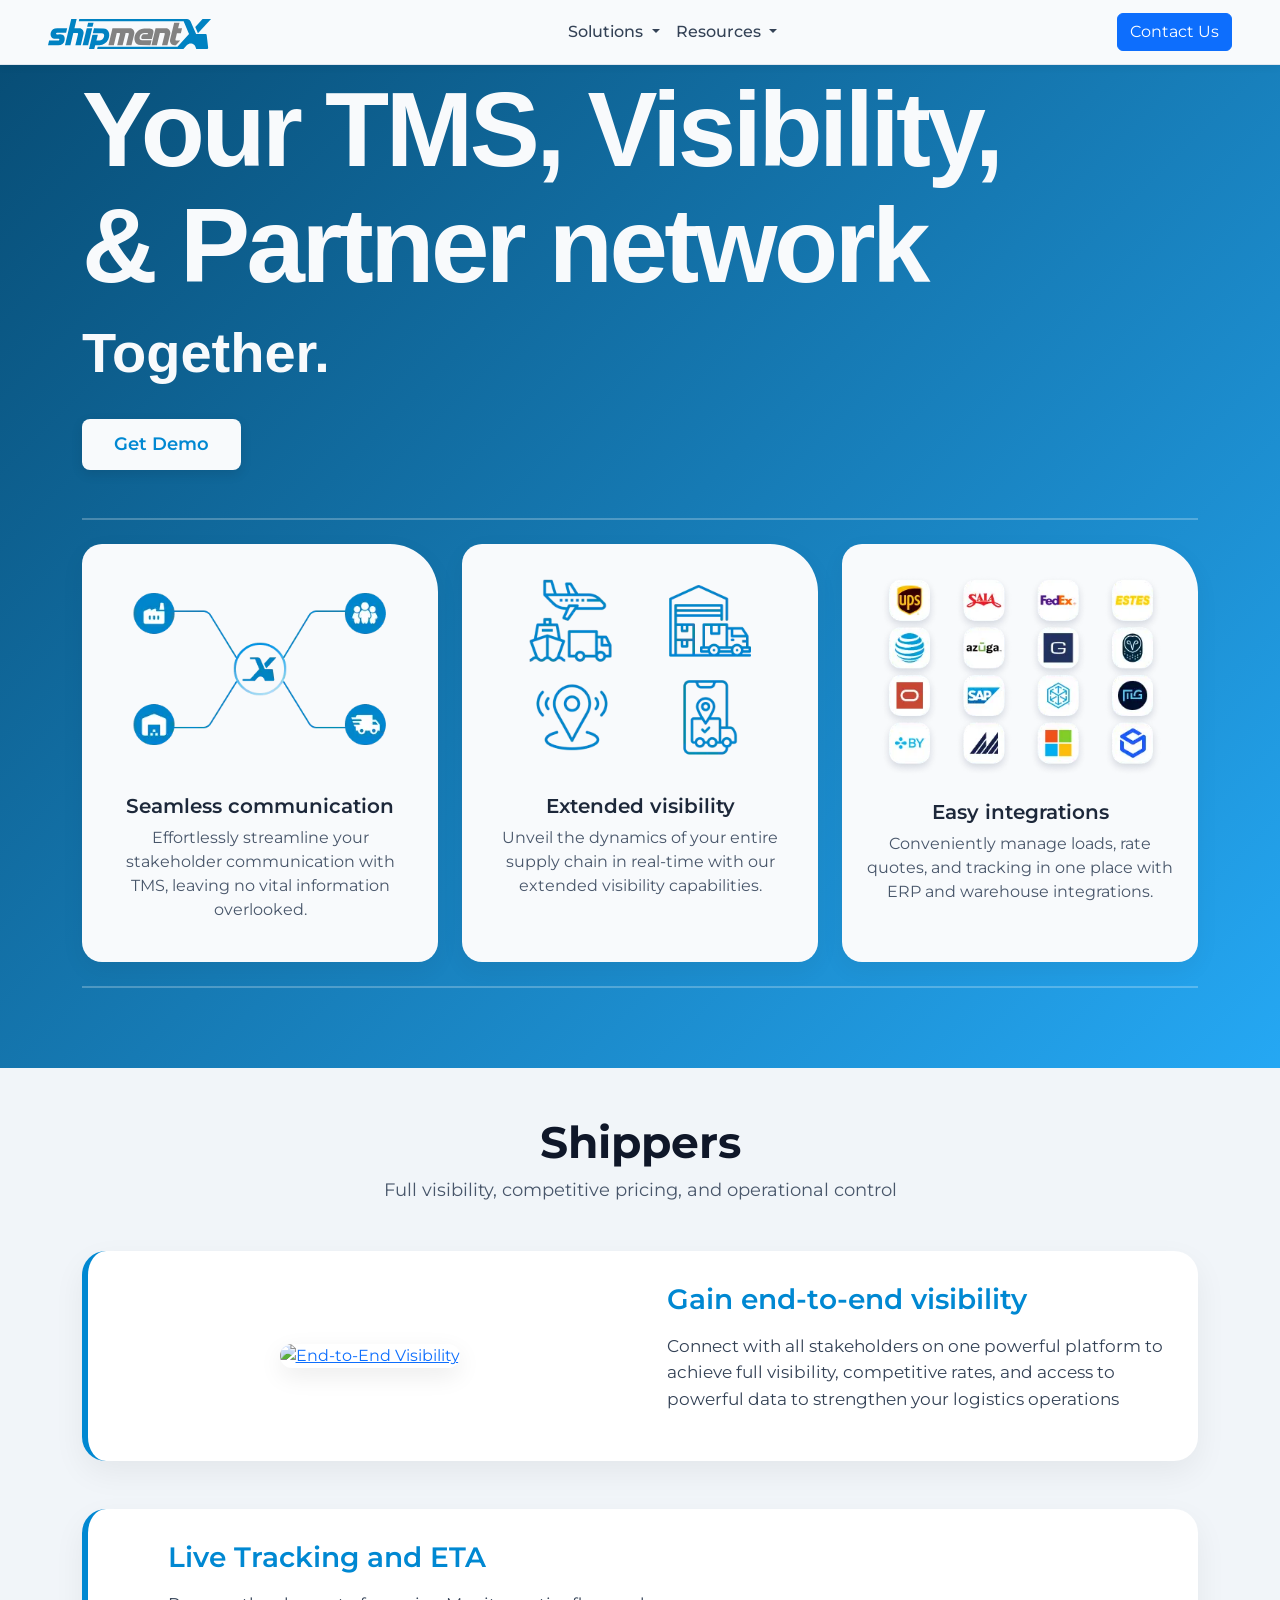
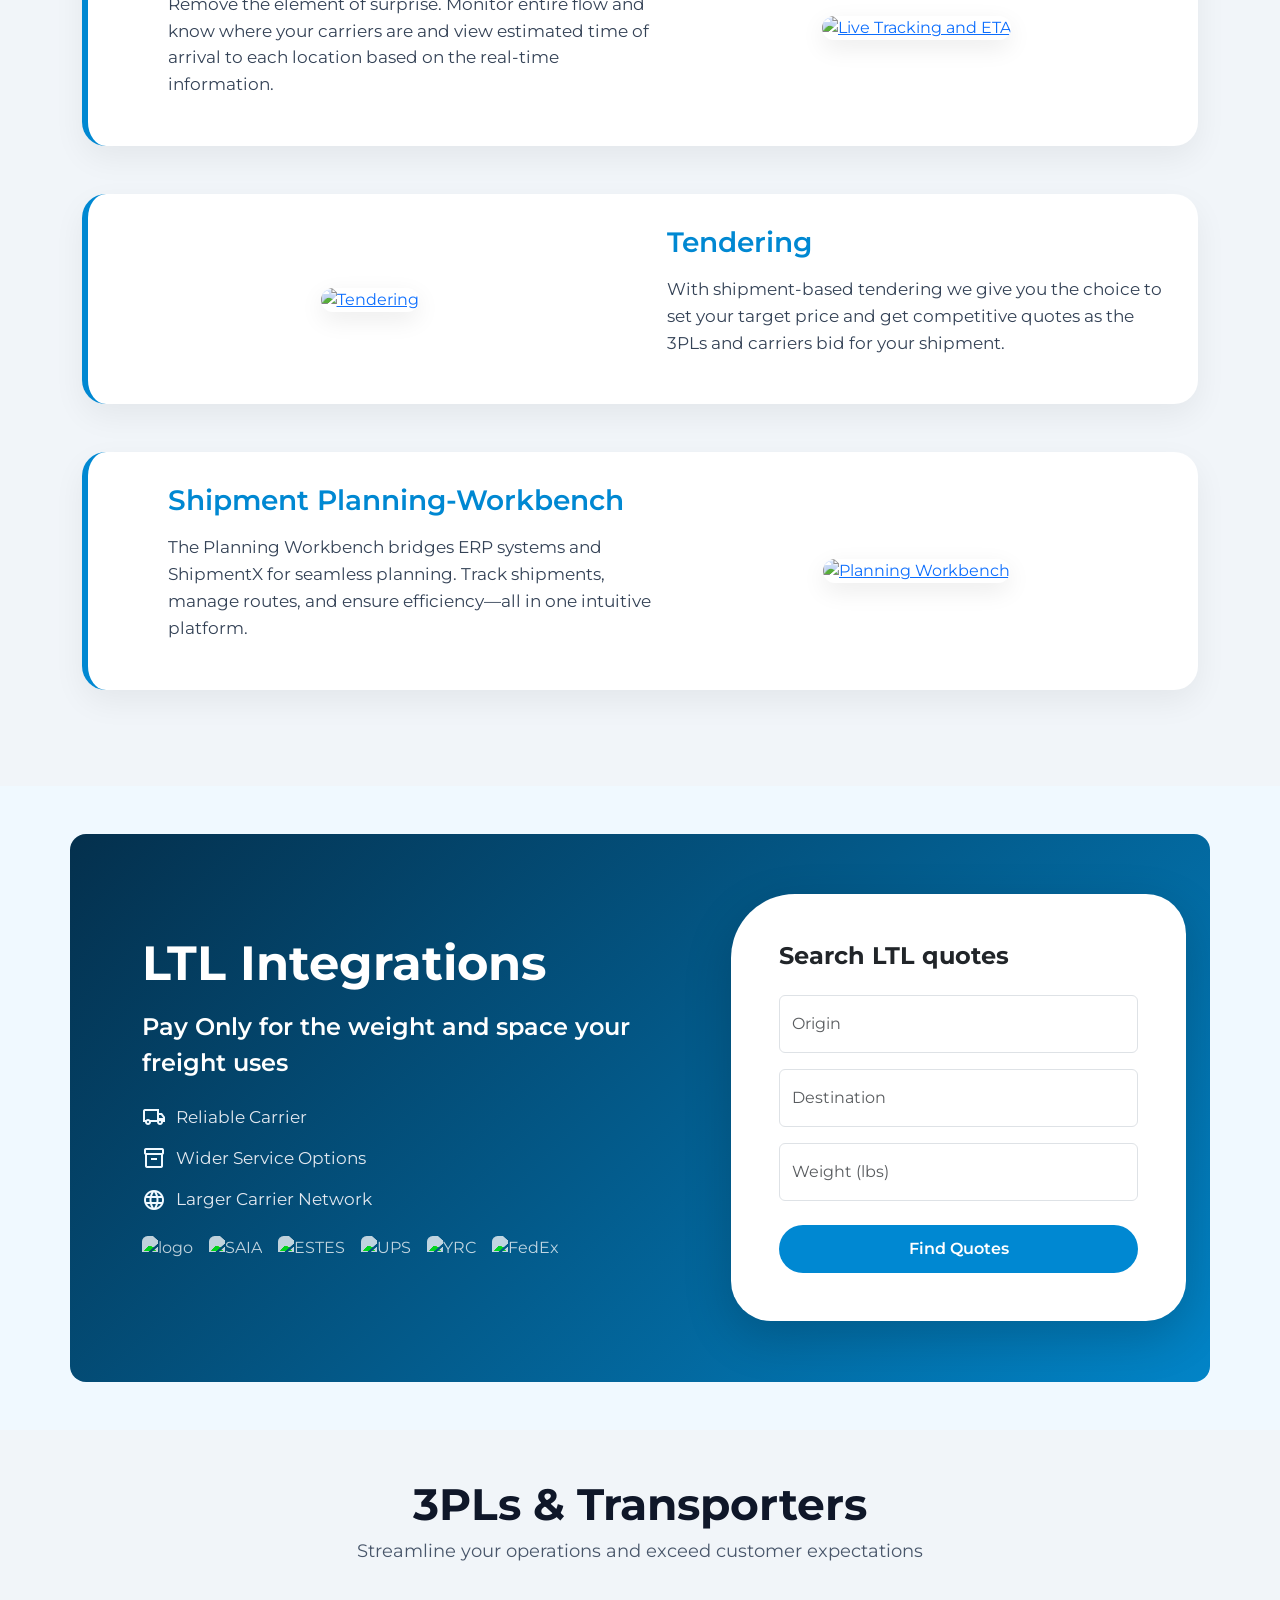
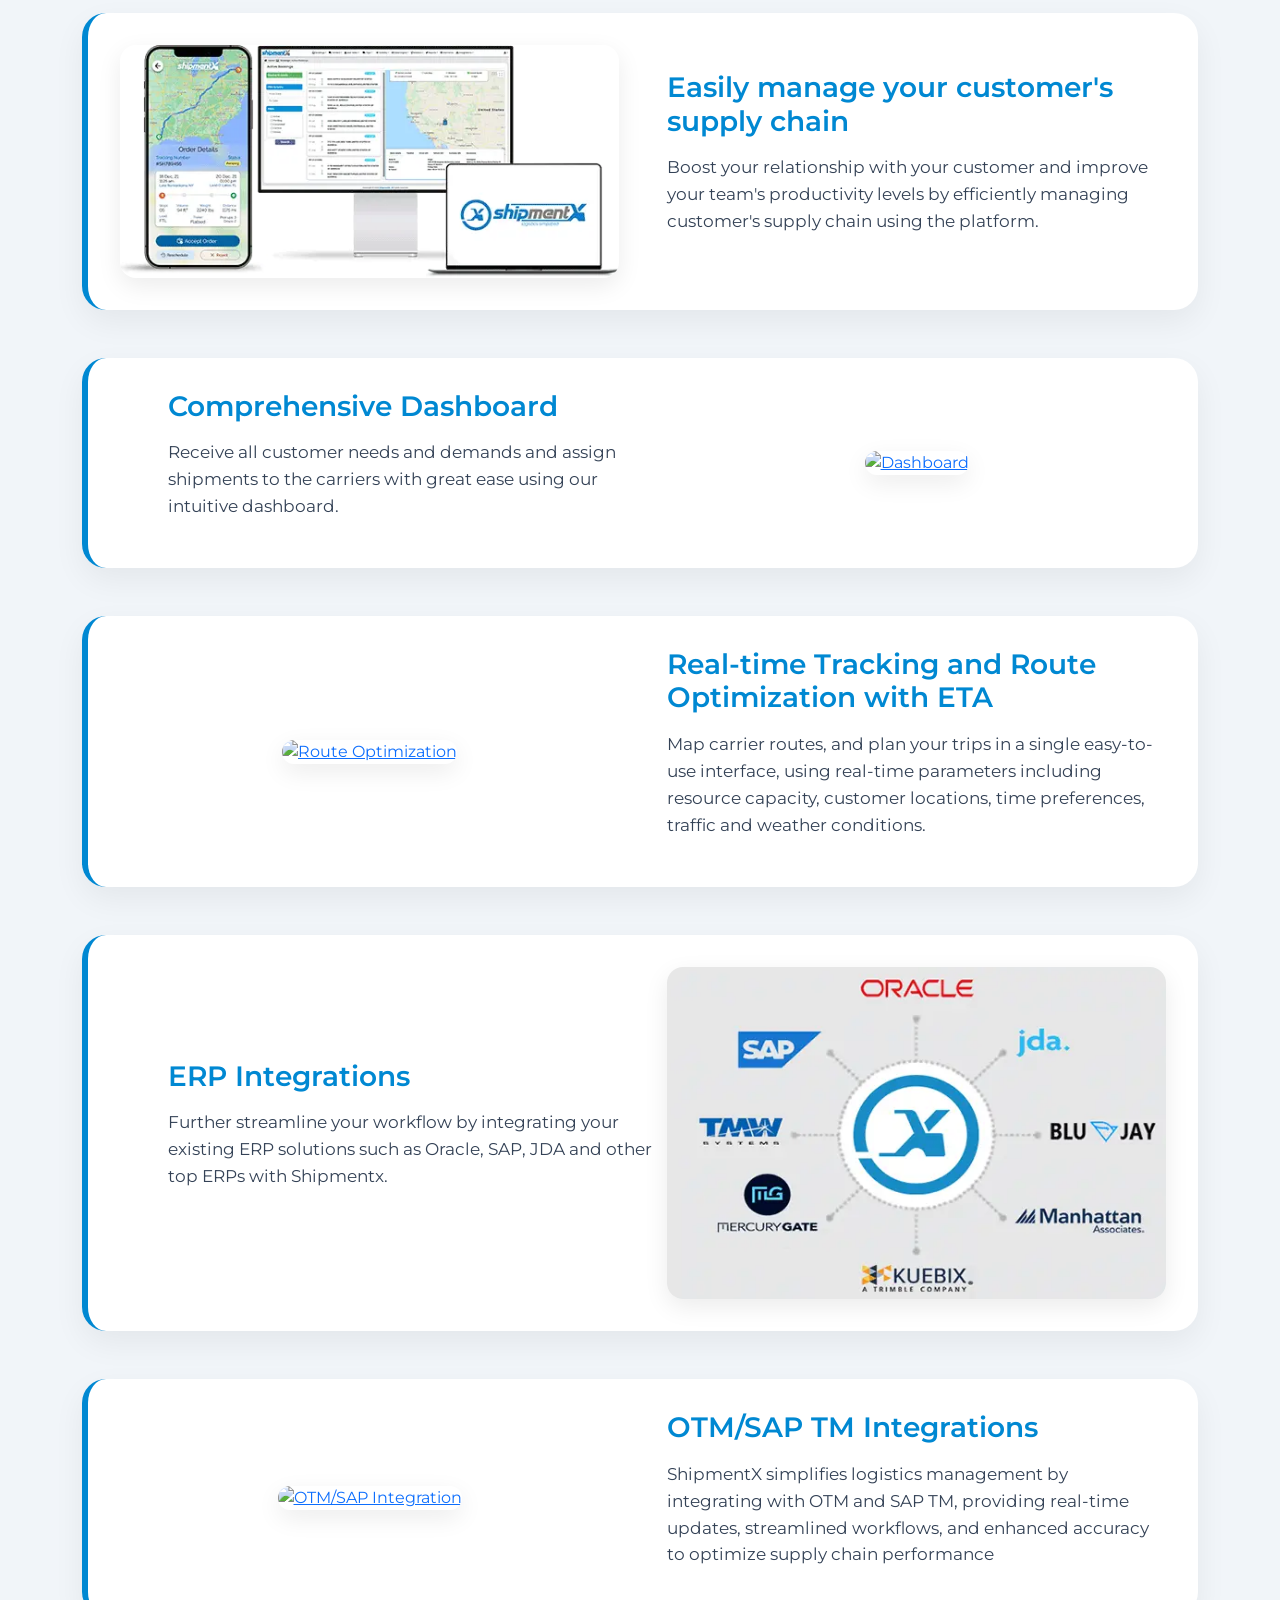
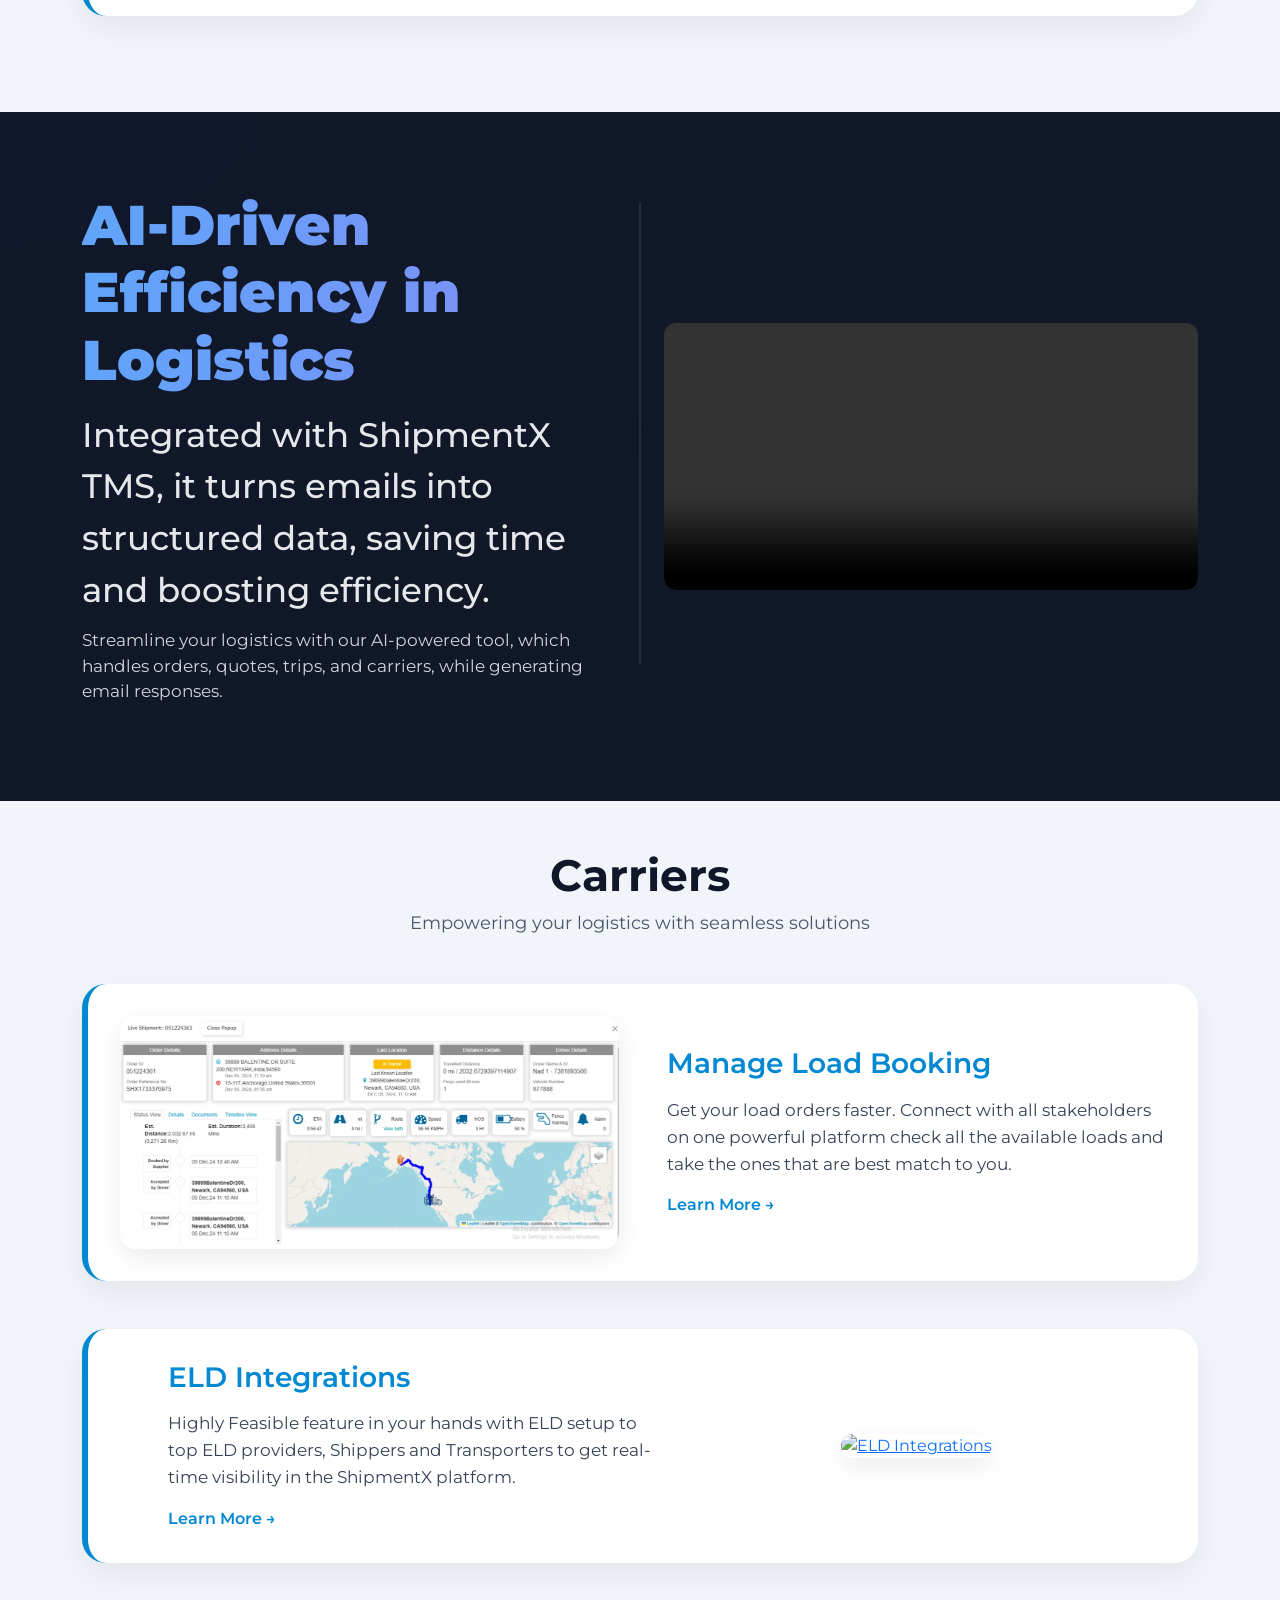
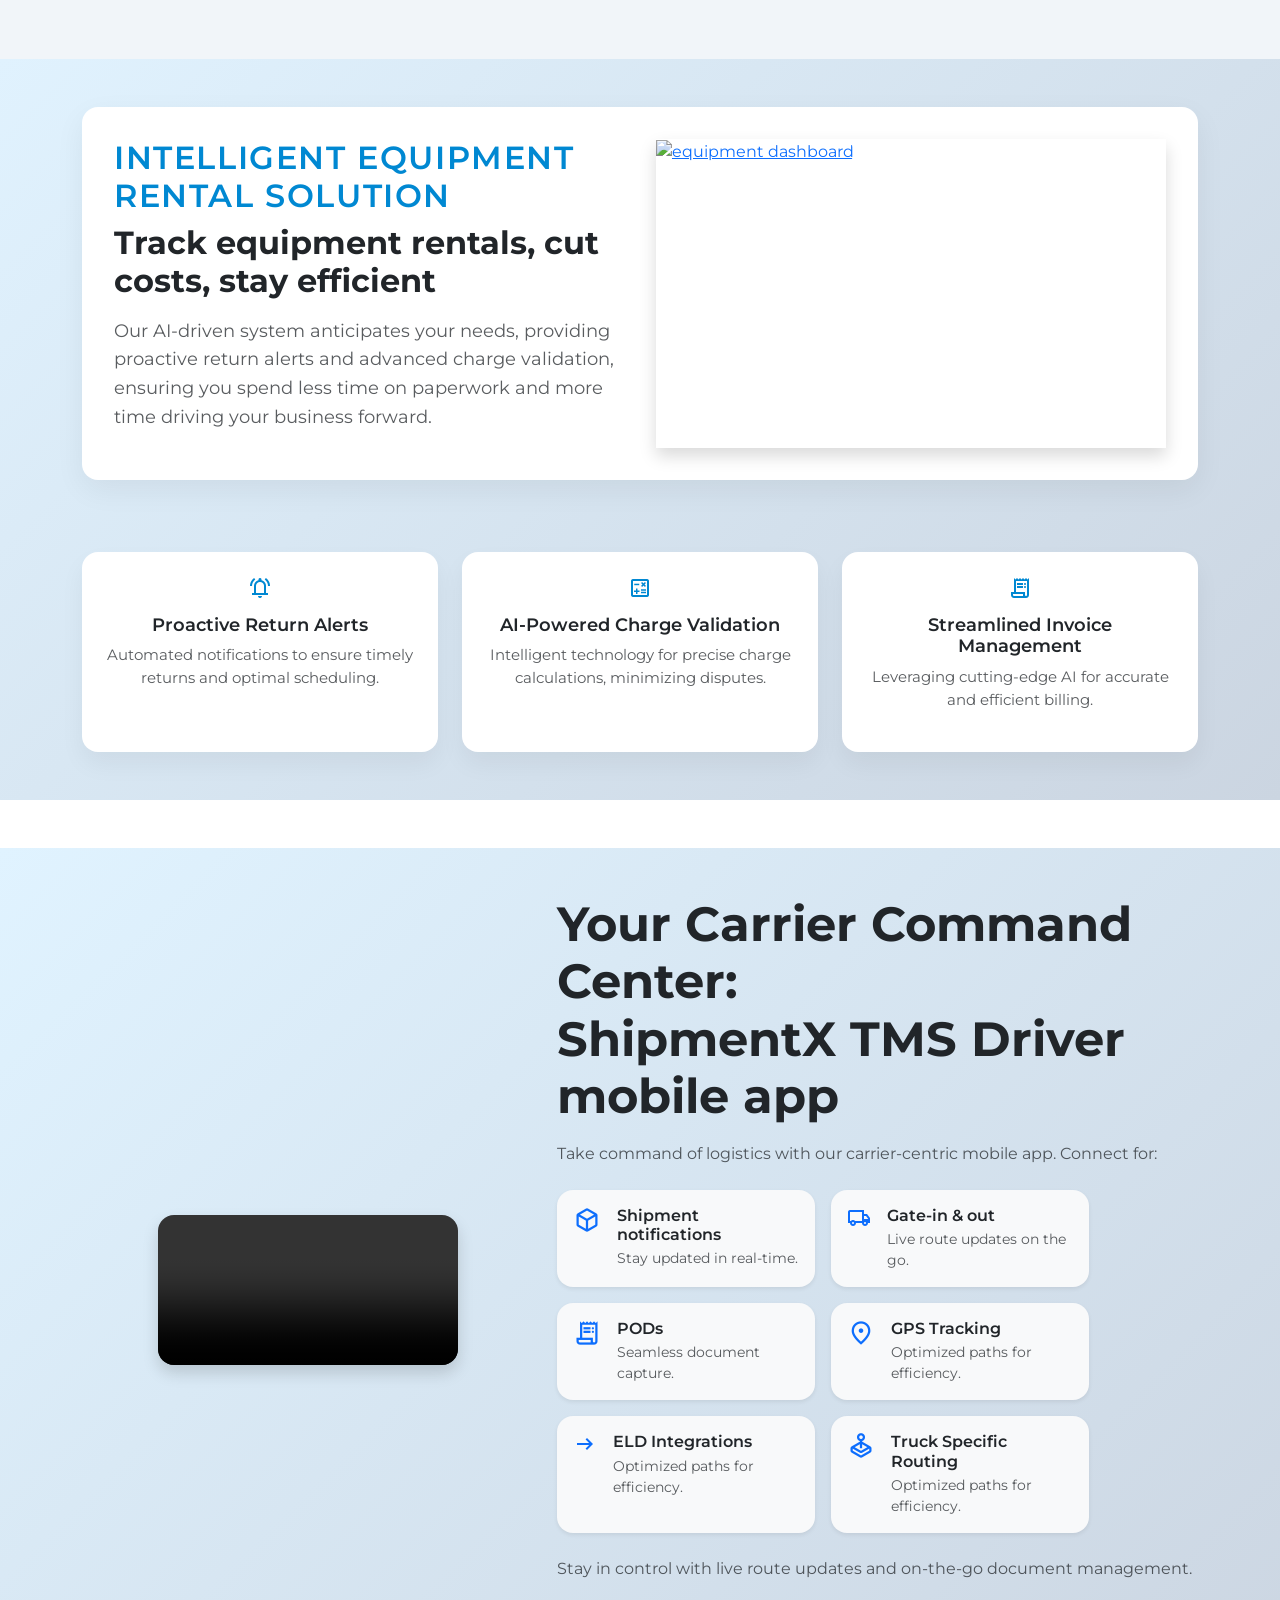
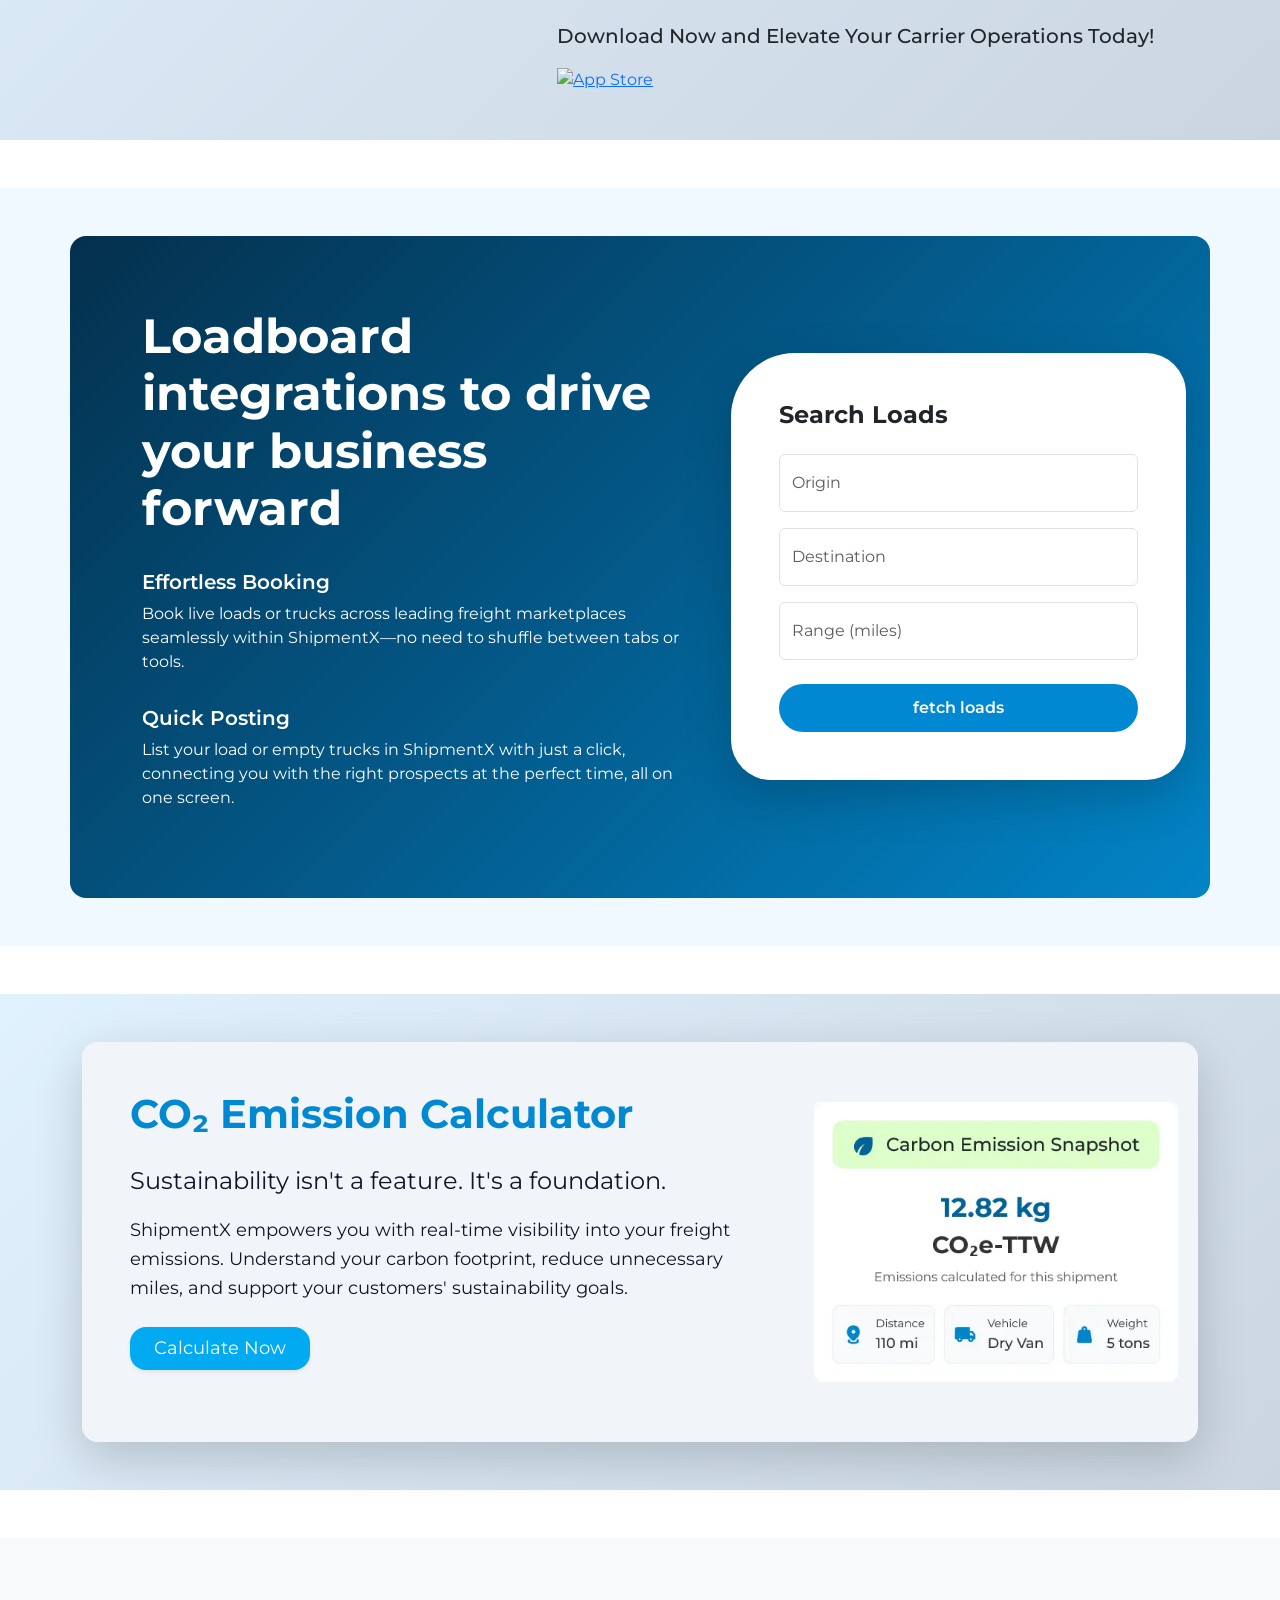
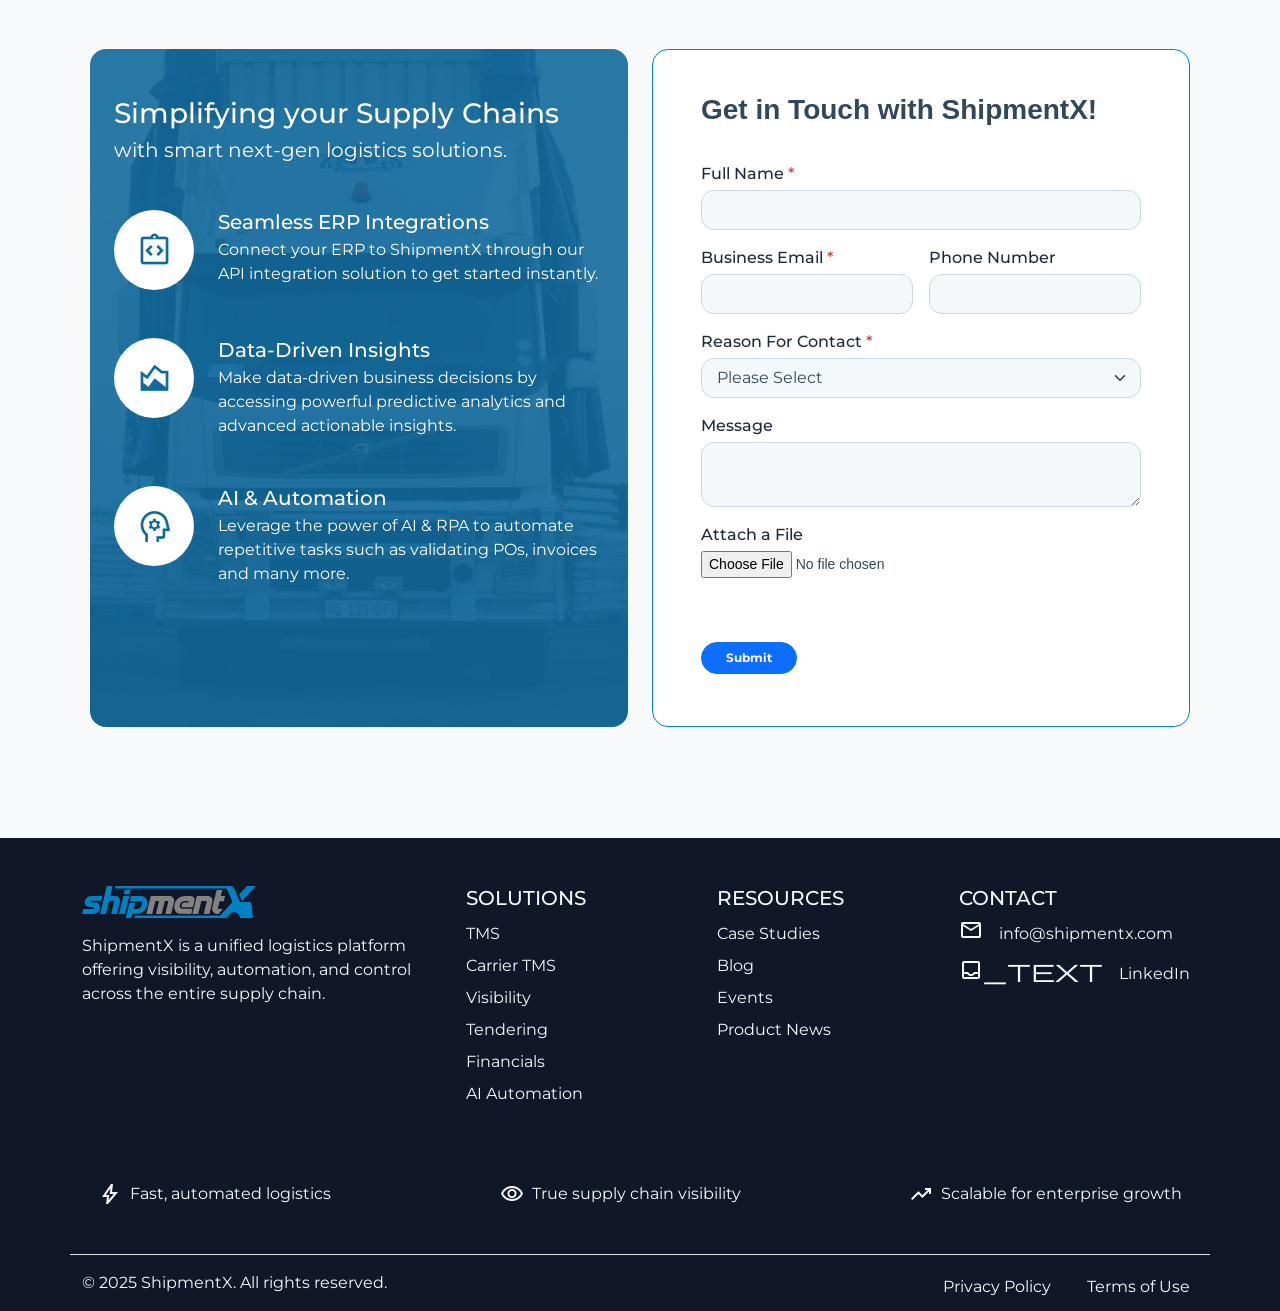
==== commit bab5ce3c: "added theme color palette to all sections" ====
--- a/index.html
+++ b/index.html
@@ -171,8 +171,11 @@
 
         <div class="carrier-card d-flex flex-column flex-lg-row align-items-center mb-5">
             <div class="carrier-image-wrapper mb-4 mb-lg-0">
+                <a href="https://www.shipmentx.com/assets/thumbnails/By-Milestone.jpg"  class="glightbox"
+            data-gallery="gallery1">
                 <img src="https://www.shipmentx.com/assets/thumbnails/By-Milestone.jpg" alt="End-to-End Visibility"
                     class="carrier-img" loading="lazy">
+                </a>    
             </div>
             <div class="carrier-info ms-lg-5">
                 <h3 class="carrier-title">Gain end-to-end visibility</h3>
@@ -185,8 +188,11 @@
 
         <div class="carrier-card d-flex flex-column flex-lg-row align-items-center mb-5 flex-lg-row-reverse">
             <div class="carrier-image-wrapper mb-4 mb-lg-0">
+                <a href="https://www.shipmentx.com/assets/thumbnails/Live-Tracking-and-ETA-Image.jpg"  class="glightbox"
+            data-gallery="gallery1">
                 <img src="https://www.shipmentx.com/assets/thumbnails/Live-Tracking-and-ETA-Image.jpg"
                     alt="Live Tracking and ETA" class="carrier-img" loading="lazy">
+                </a>    
             </div>
             <div class="carrier-info ms-lg-5">
                 <h3 class="carrier-title">Live Tracking and ETA</h3>
@@ -199,8 +205,11 @@
 
         <div class="carrier-card d-flex flex-column flex-lg-row align-items-center mb-5">
             <div class="carrier-image-wrapper mb-4 mb-lg-0">
+                <a href="https://www.shipmentx.com/assets/thumbnails/Tendering-1.jpg"  class="glightbox"
+            data-gallery="gallery1">
                 <img src="https://www.shipmentx.com/assets/thumbnails/Tendering-1.jpg" alt="Tendering"
                     class="carrier-img" loading="lazy">
+                </a>    
             </div>
             <div class="carrier-info ms-lg-5">
                 <h3 class="carrier-title">Tendering</h3>
@@ -213,8 +222,11 @@
 
         <div class="carrier-card d-flex flex-column flex-lg-row align-items-center mb-5 flex-lg-row-reverse">
             <div class="carrier-image-wrapper mb-4 mb-lg-0">
+                <a href="https://www.shipmentx.com/assets/thumbnails/planning-workbench.jpg"  class="glightbox"
+            data-gallery="gallery1">
                 <img src="https://www.shipmentx.com/assets/thumbnails/planning-workbench.jpg" alt="Planning Workbench"
                     class="carrier-img" loading="lazy">
+                </a>    
             </div>
             <div class="carrier-info ms-lg-5">
                 <h3 class="carrier-title">Shipment Planning-Workbench</h3>
@@ -231,7 +243,7 @@
 <section class="ltl-wrapper py-5 px-md-4">
     <div class="ltl-container container overflow-hidden rounded-4 p-4">
         <div class="row g-0 align-items-center" style="min-height: 500px;">
-            <!-- Left content (updated) -->
+
             <div class="col-lg-7 text-white p-md-5 d-flex flex-column justify-content-center">
                 <div class="ltl-intro">
                     <h2 class="ltl-heading mb-3 fw-bold display-5">LTL Integrations</h2>
@@ -274,7 +286,7 @@
                         <input type="text" class="form-control py-3" placeholder="Destination">
                     </div>
                     <div class="mb-4">
-                        <input type="text" class="form-control py-3" placeholder="Weight (lbs)">
+                        <input type="number" class="form-control py-3" placeholder="Weight (lbs)">
                     </div>
                     <button type="submit" class="btn ltl-btn w-100">Find Quotes</button>
                 </form>
@@ -294,8 +306,11 @@
 
         <div class="carrier-card d-flex flex-column flex-lg-row align-items-center mb-5">
             <div class="carrier-image-wrapper mb-4 mb-lg-0">
+                <a href="public/images/livetracking112.webp"  class="glightbox"
+                data-gallery="gallery1">
                 <img src="public/images/livetracking112.webp" alt="Manage Supply Chain" class="carrier-img"
                     loading="lazy">
+                </a>    
             </div>
             <div class="carrier-info ms-lg-5">
                 <h3 class="carrier-title">Easily manage your customer's supply chain</h3>
@@ -308,8 +323,11 @@
 
         <div class="carrier-card d-flex flex-column flex-lg-row align-items-center mb-5 flex-lg-row-reverse">
             <div class="carrier-image-wrapper mb-4 mb-lg-0">
+                <a href="https://www.shipmentx.com/assets/thumbnails/Carrier-Dashboard.jpg"  class="glightbox"
+            data-gallery="gallery1">
                 <img src="https://www.shipmentx.com/assets/thumbnails/Carrier-Dashboard.jpg" alt="Dashboard"
                     class="carrier-img" loading="lazy">
+                </a>    
             </div>
             <div class="carrier-info ms-lg-5">
                 <h3 class="carrier-title">Comprehensive Dashboard</h3>
@@ -322,8 +340,11 @@
 
         <div class="carrier-card d-flex flex-column flex-lg-row align-items-center mb-5">
             <div class="carrier-image-wrapper mb-4 mb-lg-0">
+                <a href="https://www.shipmentx.com/assets/thumbnails/Route-Optimization-With-ETA.jpg"  class="glightbox"
+            data-gallery="gallery1">
                 <img src="https://www.shipmentx.com/assets/thumbnails/Route-Optimization-With-ETA.jpg"
                     alt="Route Optimization" class="carrier-img" loading="lazy">
+                </a>    
             </div>
             <div class="carrier-info ms-lg-5">
                 <h3 class="carrier-title">Real-time Tracking and Route Optimization with ETA</h3>
@@ -336,7 +357,10 @@
 
         <div class="carrier-card d-flex flex-column flex-lg-row align-items-center mb-5 flex-lg-row-reverse">
             <div class="carrier-image-wrapper mb-4 mb-lg-0">
+                <a href="public/images/oracle.webp"  class="glightbox"
+            data-gallery="gallery1">
                 <img src="public/images/oracle.webp" alt="ELD Integrations" class="carrier-img" loading="lazy">
+                </a>
             </div>
             <div class="carrier-info ms-lg-5">
                 <h3 class="carrier-title">ERP Integrations</h3>
@@ -349,8 +373,11 @@
 
         <div class="carrier-card d-flex flex-column flex-lg-row align-items-center mb-5">
             <div class="carrier-image-wrapper mb-4 mb-lg-0">
+                <a href="https://www.shipmentx.com/assets/thumbnails/otm-sap-integrations-2.gif"  class="glightbox"
+            data-gallery="gallery1">
                 <img src="https://www.shipmentx.com/assets/thumbnails/otm-sap-integrations-2.gif"
                     alt="OTM/SAP Integration" class="carrier-img" loading="lazy">
+                </a>    
             </div>
             <div class="carrier-info ms-lg-5">
                 <h3 class="carrier-title">OTM/SAP TM Integrations</h3>
@@ -406,7 +433,10 @@
         <!-- Article 1 -->
         <div class="carrier-card d-flex flex-column flex-lg-row align-items-center mb-5">
             <div class="carrier-image-wrapper mb-4 mb-lg-0">
+                <a href="public/images/livetrack in tms.webp" class="glightbox"
+                    data-gallery="gallery1">
                 <img src="public/images/livetrack in tms.webp" alt="Manage Load Booking" class="carrier-img">
+                </a>
             </div>
             <div class="carrier-info ms-lg-5">
                 <h3 class="carrier-title">Manage Load Booking</h3>
@@ -421,8 +451,11 @@
         <!-- Article 2 -->
         <div class="carrier-card d-flex flex-column flex-lg-row align-items-center mb-5 flex-lg-row-reverse">
             <div class="carrier-image-wrapper mb-4 mb-lg-0">
+                <a href="https://www.shipmentx.com/assets/images/anygps-flow-640x360.gif" class="glightbox"
+                    data-gallery="gallery1">
                 <img src="https://www.shipmentx.com/assets/images/anygps-flow-640x360.gif" alt="ELD Integrations"
                     class="carrier-img">
+                </a>    
             </div>
             <div class="carrier-info ms-lg-5">
                 <h3 class="carrier-title">ELD Integrations</h3>
@@ -451,8 +484,8 @@
             </div>
 
             <div class="equipment-image-wrap shadow w-lg-5">
-                <a href="https://www.shipmentx.com/assets/thumbnails/equipment-rental-dashboard.jpg"
-                    class="glightbox d-block h-100">
+                <a href="https://www.shipmentx.com/assets/thumbnails/equipment-rental-dashboard.jpg"  class="glightbox"
+                data-gallery="gallery1">
                     <img src="https://www.shipmentx.com/assets/thumbnails/equipment-rental-dashboard.jpg"
                         alt="equipment dashboard" class="img-fluid equipment-image rounded-end-4 w-100 h-100">
                 </a>
@@ -463,14 +496,14 @@
         <div class="row text-center mt-5 g-4">
             <div class="col-md-4">
                 <div class="feature-card bg-white rounded-4 p-4 h-100">
-                    <span class="material-symbols-outlined feature-icon text-primary">notifications_active</span>
+                    <span class="material-symbols-outlined feature-icon">notifications_active</span>
                     <h5 class="feature-title mt-2 fw-semibold">Proactive Return Alerts</h5>
                     <p class="feature-text text-muted">Automated notifications to ensure timely returns and optimal scheduling.</p>
                 </div>
             </div>
             <div class="col-md-4">
                 <div class="feature-card bg-white rounded-4 p-4 h-100">
-                    <span class="material-symbols-outlined feature-icon text-primary">calculate</span>
+                    <span class="material-symbols-outlined feature-icon">calculate</span>
                     <h5 class="feature-title mt-2 fw-semibold">AI-Powered Charge Validation</h5>
                     <p class="feature-text text-muted">Intelligent technology for precise charge calculations, minimizing disputes.
                     </p>
@@ -478,7 +511,7 @@
             </div>
             <div class="col-md-4">
                 <div class="feature-card bg-white rounded-4 p-4 h-100">
-                    <span class="material-symbols-outlined feature-icon text-primary">receipt_long</span>
+                    <span class="material-symbols-outlined feature-icon">receipt_long</span>
                     <h5 class="feature-title mt-2 fw-semibold">Streamlined Invoice Management</h5>
                     <p class="feature-text text-muted">Leveraging cutting-edge AI for accurate and efficient billing.</p>
                 </div>
--- a/style.css
+++ b/style.css
@@ -22,6 +22,7 @@
   --brand-300: #75d6ff;
   --brand-400: #2ec4ff;
   --brand-500: #02aaf2;
+  --brand-550: #0284c7;
   --brand-600: #0088d2;
   --brand-700: #006ba8;
   --brand-900: #074c74;
@@ -243,7 +244,8 @@
 
 /* tms section */
 .tms-section {
-  background-color: var(--neutral-400); 
+  background: linear-gradient(135deg, var(--brand-900), var(--blue-primary));
+
 }
 
 .tms-heading {
@@ -492,7 +494,7 @@
 
 /* Carriers Section */
 .carriers-section {
-  background-color: var(--neutral-50);
+  background-color: #f1f5f9;
 }
 
 .carriers-heading {
@@ -514,6 +516,7 @@
   box-shadow: 0 12px 32px rgba(0, 0, 0, 0.06);
   padding: 2rem;
   transition: transform 0.3s ease, box-shadow 0.3s ease;
+  border-left: 6px solid var(--brand-600);
 }
 
 .carrier-card:hover {
@@ -545,7 +548,7 @@
 .carrier-title {
   font-size: 1.75rem;
   font-weight: 600;
-  color: var(--brand-primary);
+  color:var(--brand-600);
   margin-bottom: 1rem;
 }
 
@@ -590,12 +593,12 @@
 
 /* intelligent rental section */
 .equipment-rental-section {
-  background: linear-gradient(135deg, #f1f5f9, #e2e8f0);
+  background: linear-gradient(135deg, #e0f2fe, #cbd5e1); 
 }
 
 .section-subtitle {
   letter-spacing: 0.05em;
-  color: var(--brand-primary)
+  color: var(--brand-600) 
 }
 
 .section-description {
@@ -620,6 +623,7 @@
 
 .feature-icon {
   font-size: 2.5rem;
+  color: var(--brand-600)
 }
 
 .feature-title {
@@ -679,7 +683,7 @@
 
 /* your carrier section */
 .carrier-section-modern {
-  background: linear-gradient(135deg, var(--neutral-100), var(--neutral-200));
+  background: linear-gradient(135deg, var(--brand-100), var(--neutral-300));
 }
 
 .mobile-app-vid {
@@ -693,10 +697,10 @@
 }
 
 .feature-box:hover {
-  background-color: #ffffff;
   transform: translateY(-3px);
   box-shadow: 0 0.75rem 1.25rem rgba(0, 0, 0, 0.05);
 }
+
 @media (max-width: 768px) {
   .carrier-section-modern {
     padding: 0.5rem 1rem;
@@ -730,7 +734,7 @@
 
 
 .loadboard-container {
-  background: linear-gradient(rgba(0,0,0,0.4), rgba(0,0,0,0.4)),
+  background: linear-gradient(135deg, #04304d, #0284c7),
               url('/public/images/pexels-markie-mad-336302786-14048025') center/cover no-repeat;
   border-radius: 2rem;
 }
@@ -756,7 +760,7 @@
   background-color: var(--brand-700);
 }
 
-/* Mobile adjustments */
+
 @media (max-width: 991.98px) {
   .loadboard-form-card {
     margin-top: 2rem;
@@ -768,7 +772,7 @@
 
 /* co2 section */
 .co2-section {
-  background: linear-gradient(135deg, var(--brand-100), var(--brand-200));
+  background: linear-gradient(135deg, #e0f2fe, #cbd5e1);
   /* background-color: var(--neutral-800); */
 }
 
@@ -779,7 +783,7 @@
 
 .co2-card h2 {
   font-size: 2.5rem;
-  color: var(--brand-500);
+  color: var(--brand-600)
 }
 
 .co2-card p {
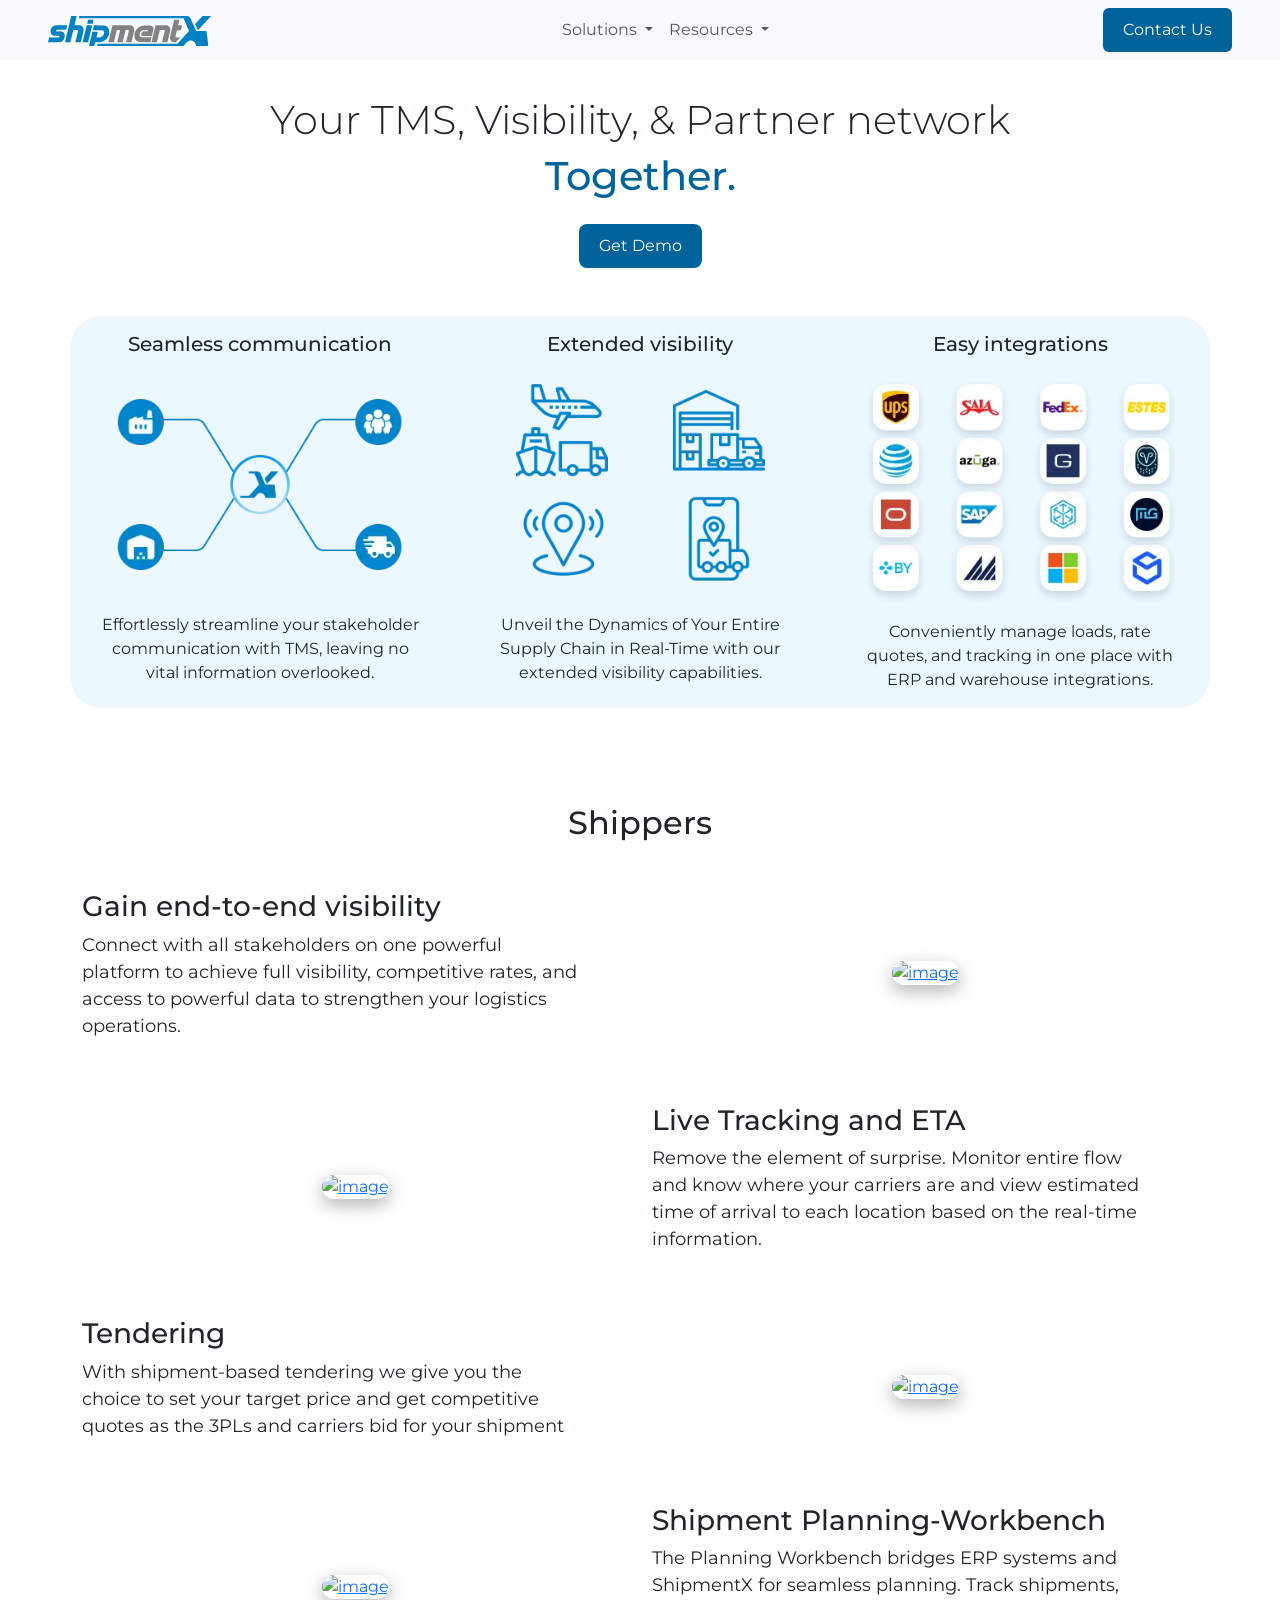
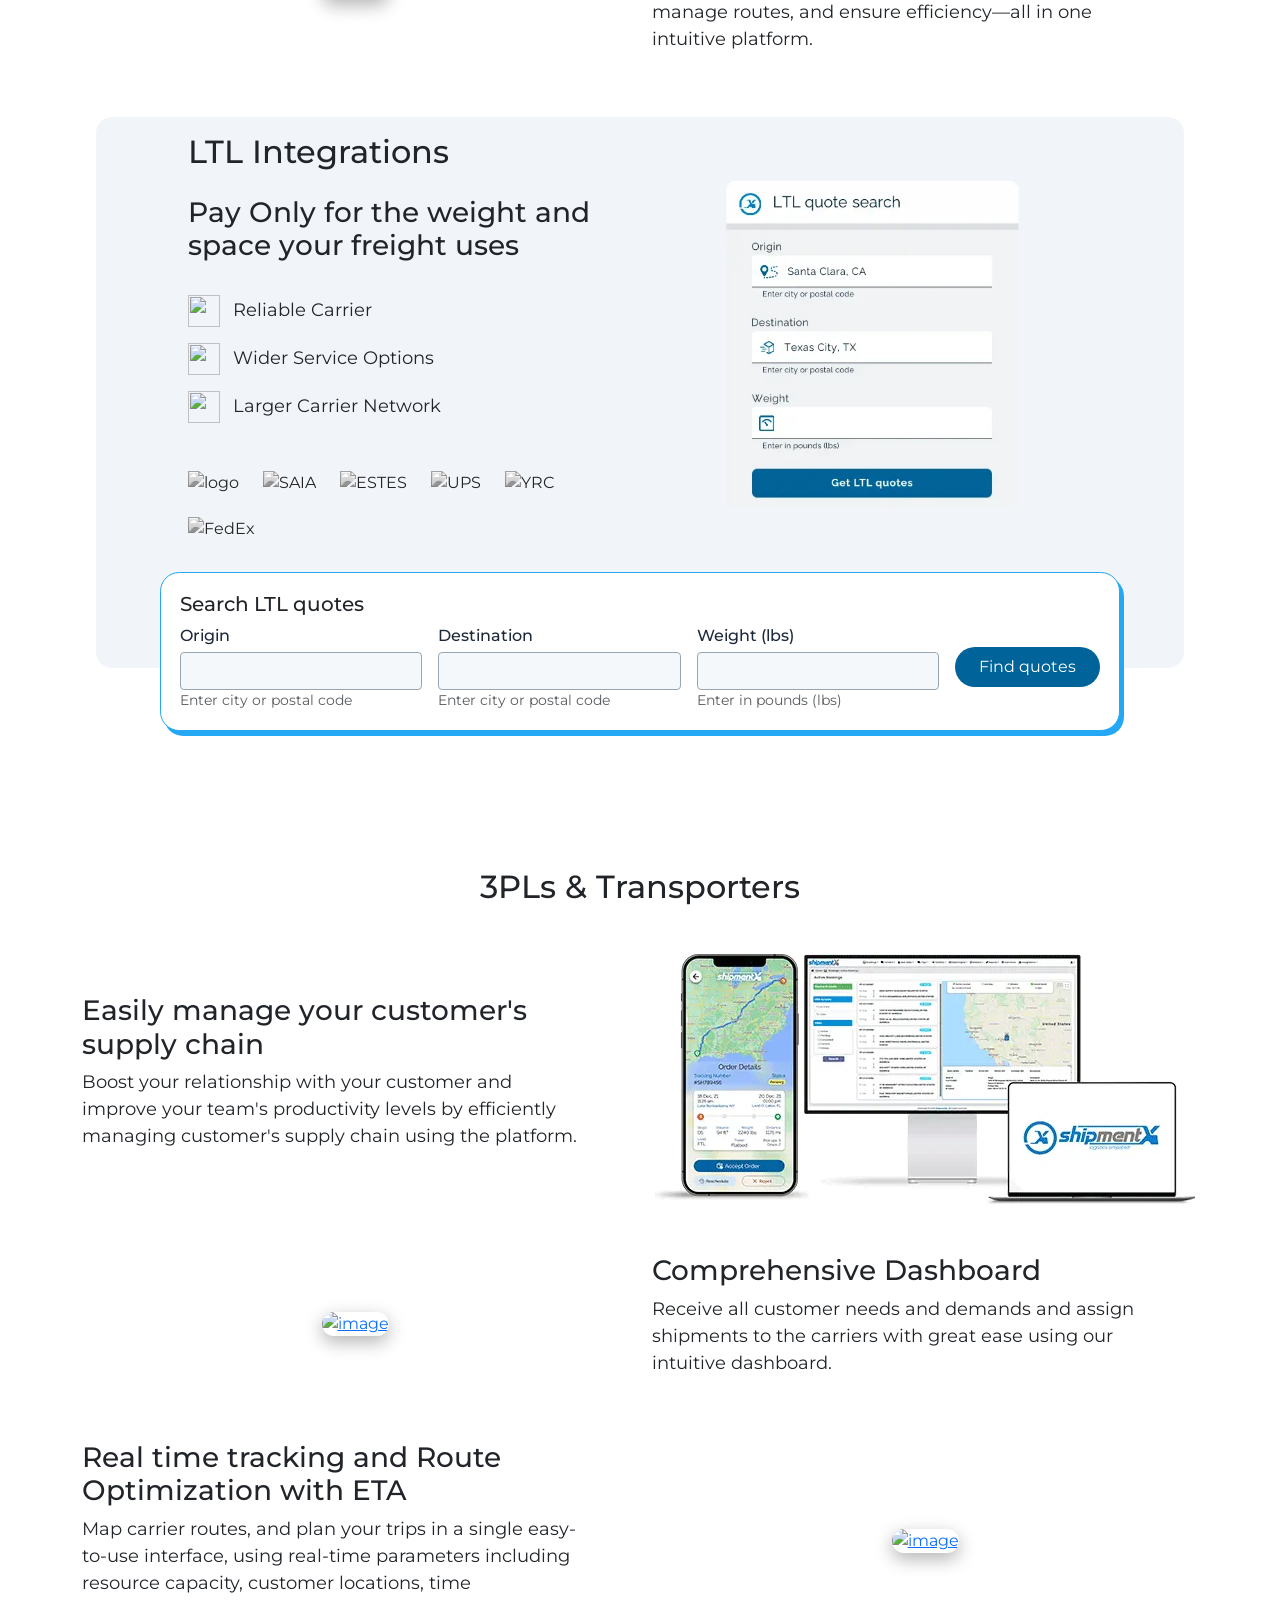
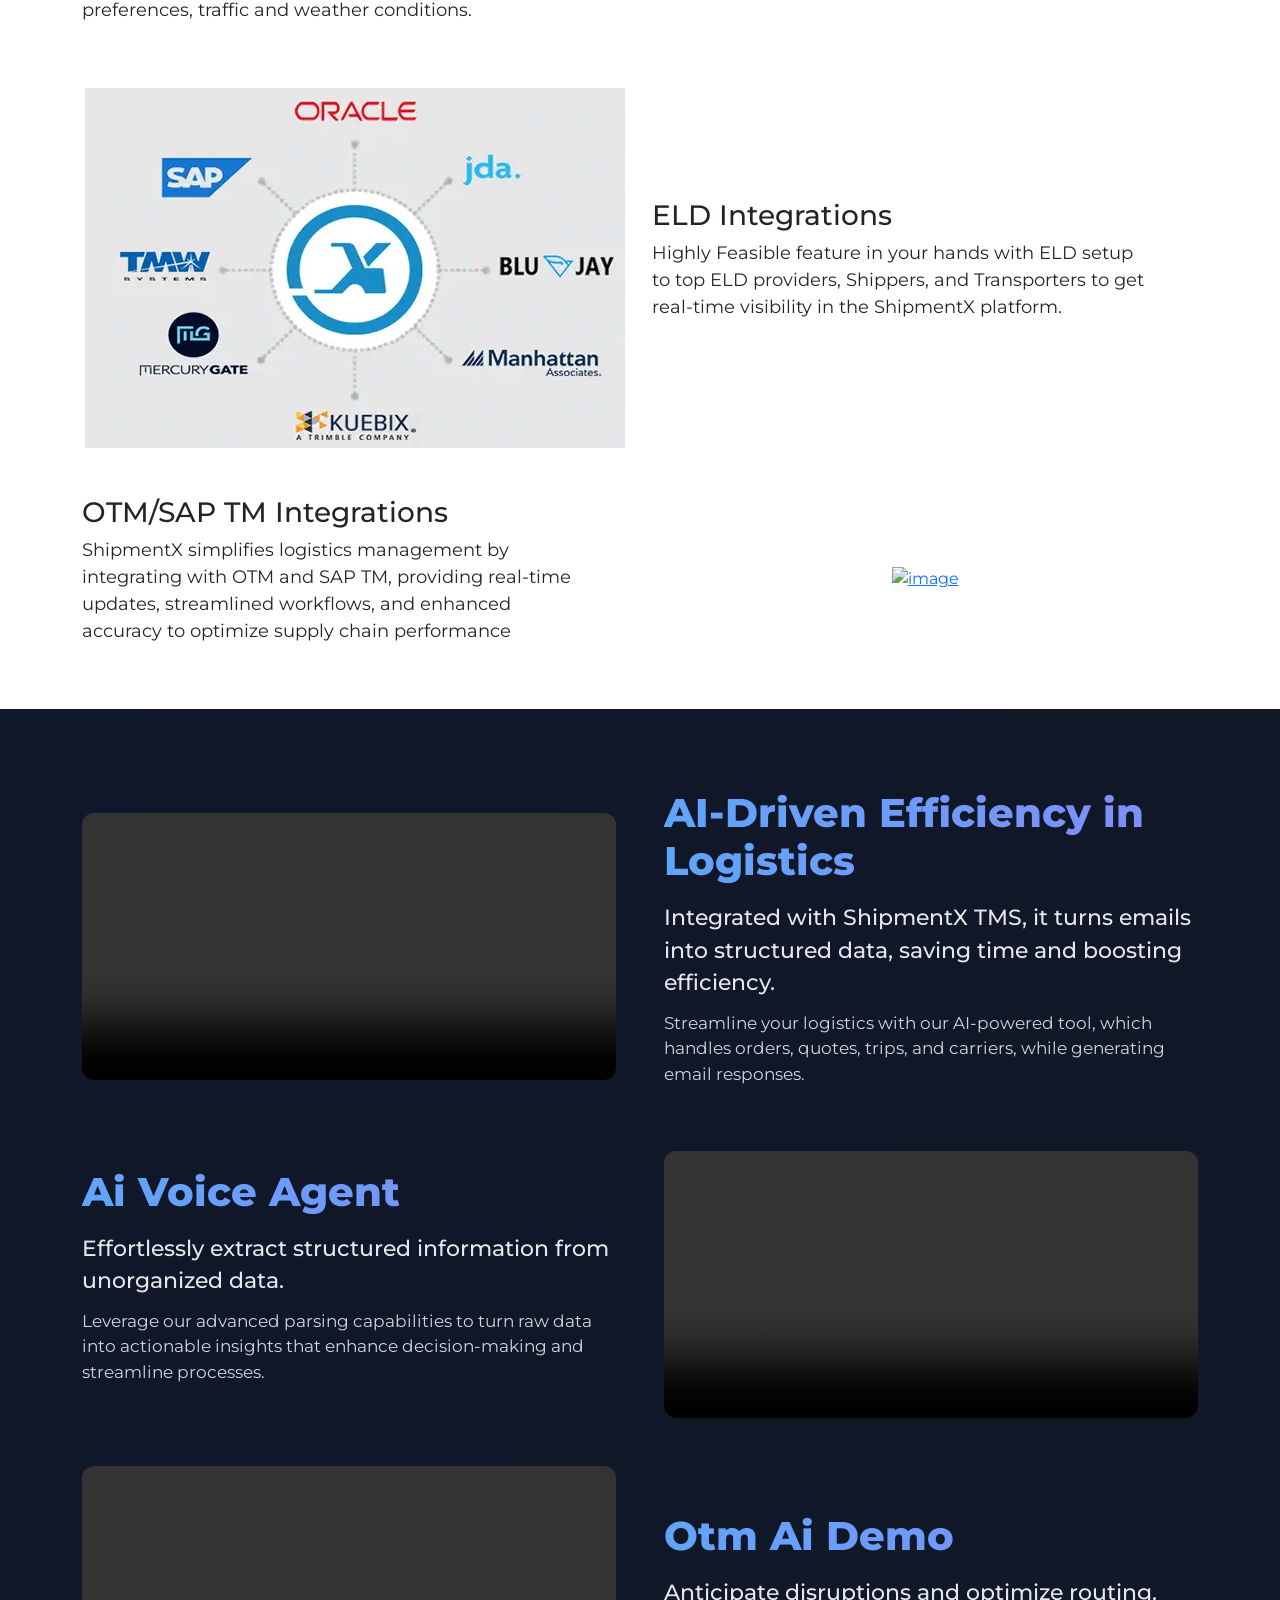
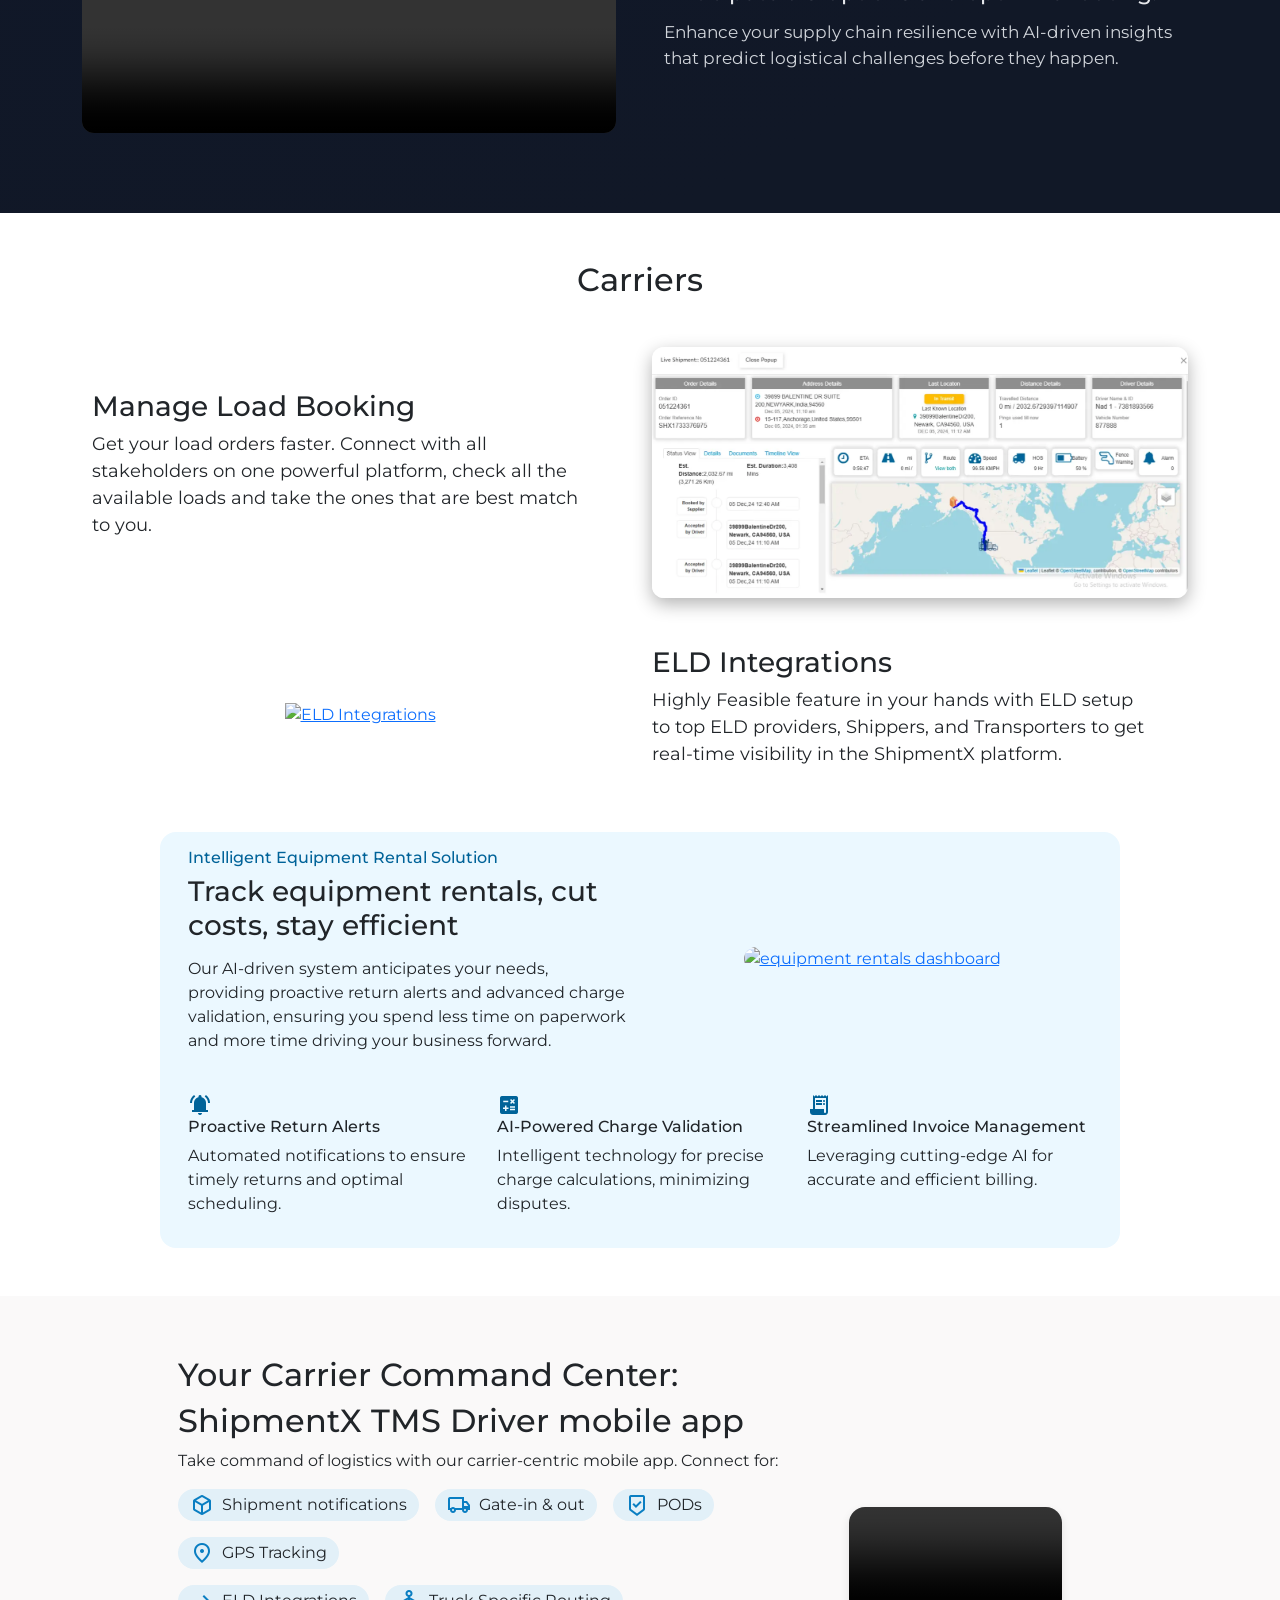
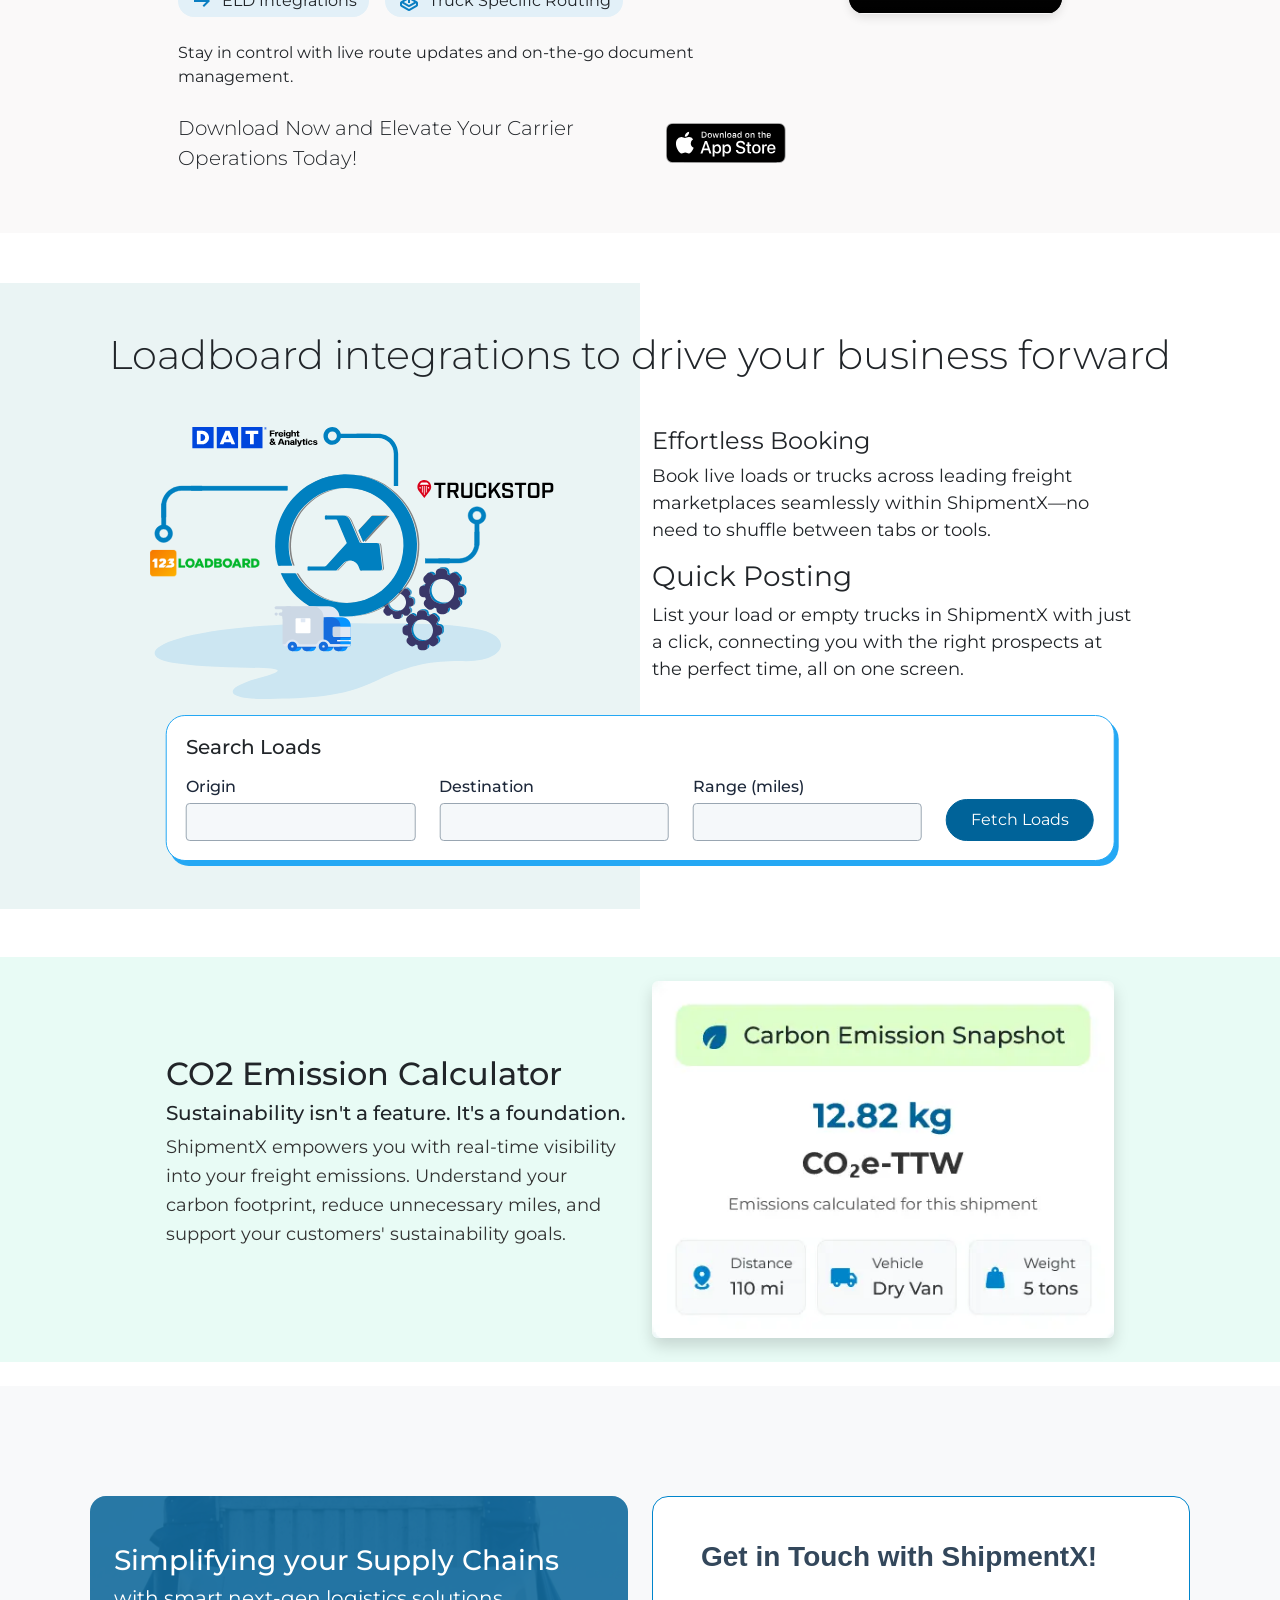
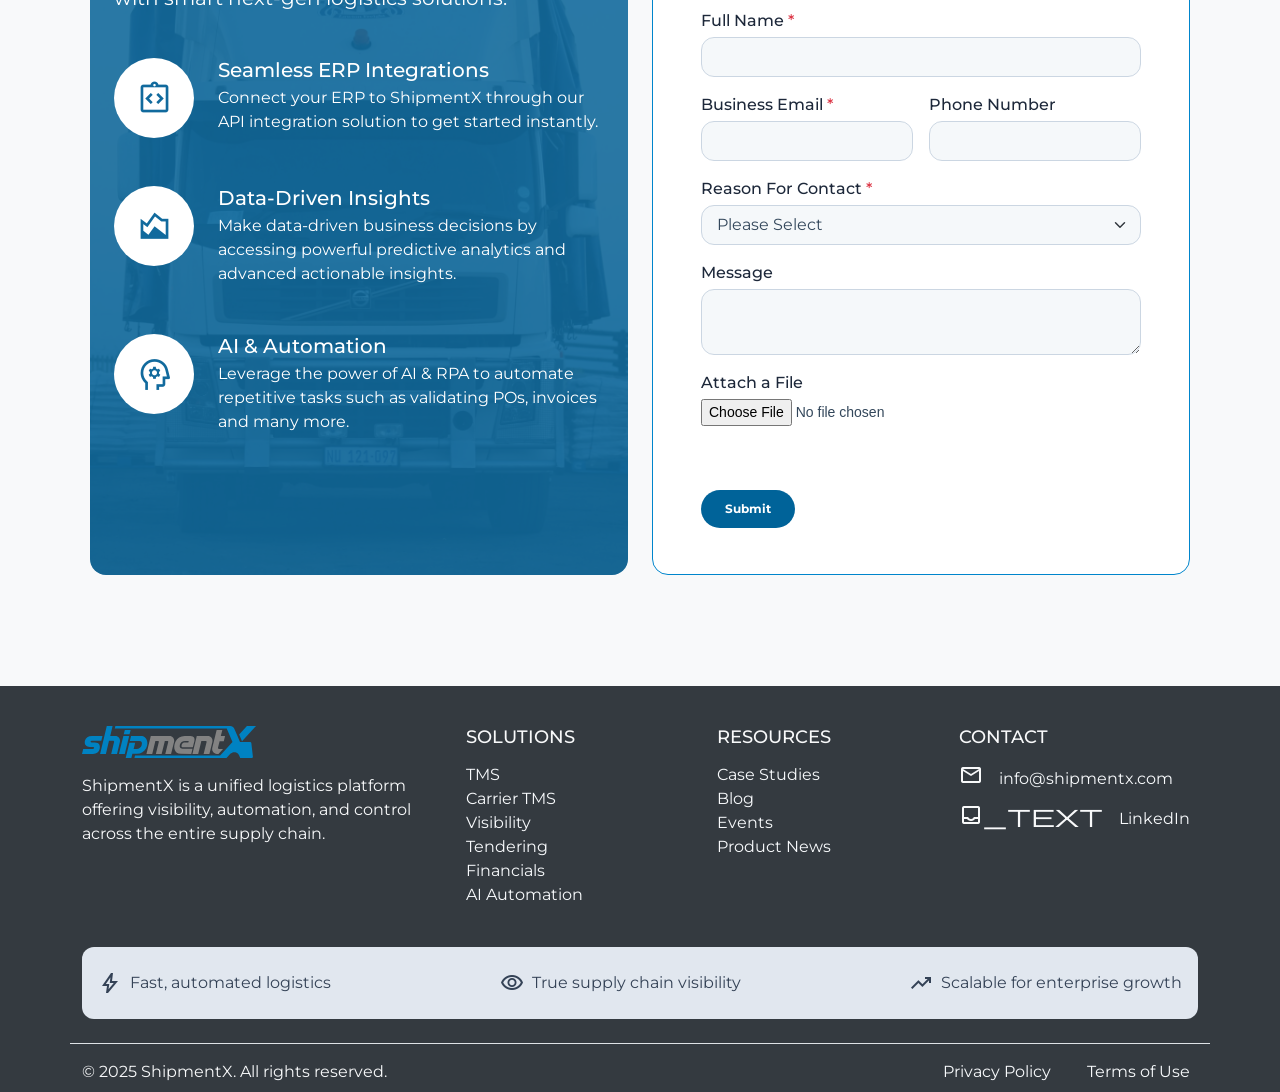
==== commit fbf07e9b: "redesigned ai section with mobile reponsiveness" ====
--- a/index.html
+++ b/index.html
@@ -13,6 +13,7 @@
         rel="stylesheet">
     <link href="https://fonts.googleapis.com/css2?family=Material+Symbols+Outlined:opsz,wght,FILL,GRAD@20..48,100..700,0..1,-25..200" rel="stylesheet" />
     <link rel="stylesheet" href="https://cdn.jsdelivr.net/npm/glightbox/dist/css/glightbox.min.css">
+
 </head>
 
 <body data-bs-spy="scroll" data-bs-target="#mainNavbar" data-bs-offset="80" tabindex="0">
@@ -105,416 +106,501 @@
     </div>
 </nav>
 
-<!-- tms section -->
-<section class="tms-section py-5 mt-4">
+    <!-- tms section -->
+<section class="tms-section text-center py-5 mt-5">
     <div class="container">
-        <div class="row mb-5">
-            <div class="col-auto">
-                <h1 class="tms-heading mb-2">Your TMS, Visibility, & Partner network</h1>
-                <p class="tms-subheading mb-4">Together.</p>
-                <a href="#" class="btn custom-btn-lg rounded-3">Get Demo</a>
-            </div>
-        </div>
-
-        <hr class="tms-divider mb-4">
-
-        <div class="row gy-4">
-            <!-- Card 1 -->
+        <h1 class="fw-light">Your TMS, Visibility, & Partner network</h1>
+        <span class="d-block h1 text-blue-dark">Together.</span>
+        <a href="#" class="btn btn-primary mt-3">Get Demo</a>
+
+        <div class="row mt-5 bg-light-blue rounded-5">
             <div class="col-md-4">
-                <div class="tms-card h-100 text-center p-4">
-                    <img src="public/images/sh-communication.webp" alt="Seamless communication"
-                        class="feature-img mb-4">
-                    <h2 class="tms-title mb-2">Seamless communication</h2>
-                    <p class="tms-text">
-                        Effortlessly streamline your stakeholder communication with TMS, leaving no vital information
-                        overlooked.
-                    </p>
-                </div>
-            </div>
-
-            <!-- Card 2 -->
+                <article class="card bg-transparent border-0">
+                    <div class="card-body feature-card">
+                        <h2 class="card-title text-center h5 m-0">
+                            Seamless communication
+                        </h2>
+                        <img class="card-img img-fluid mx-auto" fetchpriority="high"   width="394" 
+                        height="276"
+                            src="public/images/sh-communication.webp"
+                            alt="seamless communication between supply chain stakeholders">
+                        <p class="card-text text-center m-0">
+                            Effortlessly streamline your stakeholder communication with TMS, leaving no vital
+                            information overlooked.
+                        </p>
+                    </div>
+                </article>
+            </div>
+
             <div class="col-md-4">
-                <div class="tms-card h-100 text-center p-4">
-                    <img src="public/images/sh-visibility.webp" alt="Extended visibility" class="feature-img mb-4">
-                    <h2 class="tms-title mb-2">Extended visibility</h2>
-                    <p class="tms-text">
-                        Unveil the dynamics of your entire supply chain in real-time with our extended visibility
-                        capabilities.
-                    </p>
-                </div>
-            </div>
-
-            <!-- Card 3 -->
+                <article class="card bg-transparent border-0">
+                    <div class="card-body feature-card">
+                        <h2 class="card-title text-center h5 m-0">
+                            Extended visibility
+                        </h2>
+                        <img class="card-img img-fluid mx-auto" fetchpriority="high"
+                            width="394"
+                            height="276"
+                            src="public/images/sh-visibility.webp" 
+                            alt="Extended visibility in supply chain">
+                        <p class="card-text text-center m-0">
+                            Unveil the Dynamics of Your Entire Supply Chain in Real-Time with our extended
+                            visibility capabilities.
+                        </p>
+                    </div>
+                </article>
+            </div>
+
             <div class="col-md-4">
-                <div class="tms-card h-100 text-center p-4">
-                    <img src="public/images/sh-integrations.webp" alt="Easy integrations" class="feature-img mb-4">
-                    <h2 class="tms-title mb-2">Easy integrations</h2>
-                    <p class="tms-text">
-                        Conveniently manage loads, rate quotes, and tracking in one place with ERP and warehouse
-                        integrations.
-                    </p>
-                </div>
-            </div>
-        </div>
-
-        <hr class="tms-divider mt-4">
+                <article class="card bg-transparent border-0">
+                    <div class="card-body feature-card">
+                        <h2 class="card-title text-center h5 m-0">
+                            Easy integrations
+                        </h2>
+                        <img class="card-img img-fluid mx-auto " fetchpriority="high"   
+                            width="394"
+                            style="height: auto;"
+                            src="public/images/sh-integrations.webp" 
+                            alt="Easy integrations with TMS">
+                        <p class="card-text text-center m-0">
+                            Conveniently manage loads, rate quotes, and tracking in one place with
+                            ERP and warehouse integrations.
+                        </p>
+                    </div>
+                </article>
+            </div>
+        </div>
     </div>
 </section>
 
-<!-- shipper section -->
-<section class="carriers-section py-5">
+    <!-- Shippers section-->
+<section class="container carriers-section my-5 ">
+    <h2 class="text-center mb-5">Shippers</h2>
+    <!-- first article -->
+    <article class="row align-items-center mb-5">
+        <div class="col-lg-6">
+            <h3>Gain end-to-end visibility</h3>
+            <p class="custom-para-width">
+                Connect with all stakeholders on one powerful platform to achieve full visibility,
+                competitive rates, and access to powerful data to strengthen your logistics operations.
+            </p>
+        </div>
+        <div class="col-lg-6 text-center">
+            <a href="https://www.shipmentx.com/assets/thumbnails/By-Milestone.jpg"  class="glightbox"
+            data-gallery="gallery1">
+                <img src="https://www.shipmentx.com/assets/thumbnails/By-Milestone.jpg" alt="image"
+                    class="img-fluid indeximg">
+            </a>
+        </div>
+    </article>
+    <!-- Second Article-->
+    <article class="row align-items-center mb-5">
+        <div class="col-lg-6 text-center order-2 order-lg-1">
+            <a href="https://www.shipmentx.com/assets/thumbnails/Live-Tracking-and-ETA-Image.jpg"  class="glightbox"
+            data-gallery="gallery1">
+                <img src="https://www.shipmentx.com/assets/thumbnails/Live-Tracking-and-ETA-Image.jpg" alt="image" loading="lazy"
+                    class="img-fluid indeximg">
+            </a>
+        </div>
+        <div class="col-lg-6 order-1 order-lg-2">
+            <h3>Live Tracking and ETA</h3>
+            <p class="custom-para-width">
+                Remove the element of surprise. Monitor entire flow and know where your carriers
+                are and view estimated time of arrival to each location based on the real-time information.
+            </p>
+        </div>
+    </article>
+    <!-- third Article -->
+    <article class="row align-items-center mb-5">
+        <div class="col-lg-6">
+            <h3>Tendering</h3>
+            <p class="custom-para-width">
+                With shipment-based tendering we give you the choice to set your target
+                price and get competitive quotes as the 3PLs and carriers bid for your shipment
+            </p>
+        </div>
+        <div class="col-lg-6 text-center">
+            <a href="https://www.shipmentx.com/assets/thumbnails/Tendering-1.jpg"  class="glightbox"
+            data-gallery="gallery1">
+                <img src="https://www.shipmentx.com/assets/thumbnails/Tendering-1.jpg" alt="image" loading="lazy"
+                    class="img-fluid indeximg">
+            </a>
+        </div>
+    </article>
+    <!-- fourth Article-->
+    <article class="row align-items-center mb-5">
+        <div class="col-lg-6 text-center order-2 order-lg-1">
+            <a href="https://www.shipmentx.com/assets/thumbnails/planning-workbench.jpg"  class="glightbox"
+            data-gallery="gallery1">
+                <img src="https://www.shipmentx.com/assets/thumbnails/planning-workbench.jpg" alt="image" loading="lazy"
+                    class="img-fluid indeximg">
+            </a>
+        </div>
+        <div class="col-lg-6 order-1 order-lg-2">
+            <h3>Shipment Planning-Workbench</h3>
+            <p class="custom-para-width">
+                The Planning Workbench bridges ERP systems and ShipmentX for seamless planning.
+                Track shipments, manage routes, and ensure efficiency—all in one intuitive platform.
+            </p>
+        </div>
+    </article>
+</section>
+
+
+
+    <!-- ltl section -->
+<section class="ltl-section pt-3 mx-auto">
     <div class="container">
-        <div class="text-center mb-5">
-            <h2 class="carriers-heading">Shippers</h2>
-            <p class="carriers-subheading">Full visibility, competitive pricing, and operational control</p>
-        </div>
-
-        <div class="carrier-card d-flex flex-column flex-lg-row align-items-center mb-5">
-            <div class="carrier-image-wrapper mb-4 mb-lg-0">
-                <a href="https://www.shipmentx.com/assets/thumbnails/By-Milestone.jpg"  class="glightbox"
-            data-gallery="gallery1">
-                <img src="https://www.shipmentx.com/assets/thumbnails/By-Milestone.jpg" alt="End-to-End Visibility"
-                    class="carrier-img" loading="lazy">
-                </a>    
-            </div>
-            <div class="carrier-info ms-lg-5">
-                <h3 class="carrier-title">Gain end-to-end visibility</h3>
-                <p class="carrier-text">
-                    Connect with all stakeholders on one powerful platform to achieve full visibility, 
-                    competitive rates, and access to powerful data to strengthen your logistics operations
-                </p>
-            </div>
-        </div>
-
-        <div class="carrier-card d-flex flex-column flex-lg-row align-items-center mb-5 flex-lg-row-reverse">
-            <div class="carrier-image-wrapper mb-4 mb-lg-0">
-                <a href="https://www.shipmentx.com/assets/thumbnails/Live-Tracking-and-ETA-Image.jpg"  class="glightbox"
-            data-gallery="gallery1">
-                <img src="https://www.shipmentx.com/assets/thumbnails/Live-Tracking-and-ETA-Image.jpg"
-                    alt="Live Tracking and ETA" class="carrier-img" loading="lazy">
-                </a>    
-            </div>
-            <div class="carrier-info ms-lg-5">
-                <h3 class="carrier-title">Live Tracking and ETA</h3>
-                <p class="carrier-text">
-                    Remove the element of surprise. Monitor entire flow and know where your carriers are and view
-                    estimated time of arrival to each location based on the real-time information.
-                </p>
-            </div>
-        </div>
-
-        <div class="carrier-card d-flex flex-column flex-lg-row align-items-center mb-5">
-            <div class="carrier-image-wrapper mb-4 mb-lg-0">
-                <a href="https://www.shipmentx.com/assets/thumbnails/Tendering-1.jpg"  class="glightbox"
-            data-gallery="gallery1">
-                <img src="https://www.shipmentx.com/assets/thumbnails/Tendering-1.jpg" alt="Tendering"
-                    class="carrier-img" loading="lazy">
-                </a>    
-            </div>
-            <div class="carrier-info ms-lg-5">
-                <h3 class="carrier-title">Tendering</h3>
-                <p class="carrier-text">
-                    With shipment-based tendering we give you the choice to set your target price and 
-                    get competitive quotes as the 3PLs and carriers bid for your shipment.
-                </p>
-            </div>
-        </div>
-
-        <div class="carrier-card d-flex flex-column flex-lg-row align-items-center mb-5 flex-lg-row-reverse">
-            <div class="carrier-image-wrapper mb-4 mb-lg-0">
-                <a href="https://www.shipmentx.com/assets/thumbnails/planning-workbench.jpg"  class="glightbox"
-            data-gallery="gallery1">
-                <img src="https://www.shipmentx.com/assets/thumbnails/planning-workbench.jpg" alt="Planning Workbench"
-                    class="carrier-img" loading="lazy">
-                </a>    
-            </div>
-            <div class="carrier-info ms-lg-5">
-                <h3 class="carrier-title">Shipment Planning-Workbench</h3>
-                <p class="carrier-text">
-                    The Planning Workbench bridges ERP systems and ShipmentX for seamless planning. Track shipments,
-                    manage routes, and ensure efficiency—all in one intuitive platform.
-                </p>
-            </div>
+        <div class="row align-items-center">
+            <div class="col-lg-6">
+                <h2 class="pb-3">LTL Integrations</h2>
+                <h3 class="pb-4">Pay Only for the weight and space your freight uses</h3>
+
+                <ul class="ltl-benefits list-unstyled mb-4 mb-sm-5">
+                    <li>
+                        <img src="https://www.shipmentx.com/assets/icons/check-bkue.svg" alt="" width="32"
+                            height="32">
+                        Reliable Carrier
+                    </li>
+                    <li>
+                        <img src="https://www.shipmentx.com/assets/icons/check-bkue.svg" alt="" width="32"
+                            height="32">
+                        Wider Service Options
+                    </li>
+                    <li>
+                        <img src="https://www.shipmentx.com/assets/icons/check-bkue.svg" alt="" width="32"
+                            height="32">
+                        Larger Carrier Network
+                    </li>
+                </ul>
+
+                <div class="ltl-logos d-flex gap-2 flex-wrap">
+                    <img src="https://www.shipmentx.com//assets/images/ltl-logos/old-dominion-freight-line-vector-logo.svg"
+                        alt="logo">
+                    <img src="https://www.shipmentx.com//assets/images/ltl-logos/Saia.svg" alt="SAIA">
+                    <img src="https://www.shipmentx.com//assets/images/ltl-logos/Estes_Express_Lines_logo1.svg"
+                        alt="ESTES">
+                    <img src="https://www.shipmentx.com//assets/images/ltl-logos/ups.svg" alt="UPS">
+                    <img src="https://www.shipmentx.com//assets/images/ltl-logos/yrc.svg" alt="YRC">
+                    <img src="https://www.shipmentx.com//assets/images/ltl-logos/FedEx_Ground.svg" alt="FedEx">
+                </div>
+            </div>
+
+            <div class="col-lg-6 text-center">
+                <img src="public/images/download (1).webp" alt="LTL Quote Results" class="img-fluid" loading="lazy">
+            </div>
+        </div>
+
+
+        <div class="ltl-tab mx-auto justify-content-center">
+            <h3 class="h5">Search LTL quotes</h3>
+            <form>
+                <div class="row g-3">
+                    <div class="col-auto">
+                        <label for="ltl-origin" class="form-label">Origin</label>
+                        <input type="text" class="form-control origin-input-ltl" id="ltl-origin">
+                        <div class="text-muted small">Enter city or postal code</div>
+                    </div>
+
+                    <div class="col-auto">
+                        <label for="ltl-destination" class="form-label">Destination</label>
+                        <input type="text" class="form-control destination-input-ltl" id="ltl-destination">
+                        <div class="text-muted small">Enter city or postal code</div>
+                    </div>
+
+                    <div class="col-auto">
+                        <label for="ltl-weight" class="form-label">Weight (lbs)</label>
+                        <input type="text" class="form-control weught-input" id="ltl-weight">
+                        <div class="text-muted small">Enter in pounds (lbs)</div>
+                    </div>
+
+                    <div class="col-auto btn-wrapper d-flex flex-column justify-content-center">
+                        <button type="submit" class="btn btn-primary rounded-5 find-quotes-btn">Find quotes</button>
+                    </div>
+                </div>
+            </form>
         </div>
     </div>
 </section>
 
-<!-- LTL section -->
-<section class="ltl-wrapper py-5 px-md-4">
-    <div class="ltl-container container overflow-hidden rounded-4 p-4">
-        <div class="row g-0 align-items-center" style="min-height: 500px;">
-
-            <div class="col-lg-7 text-white p-md-5 d-flex flex-column justify-content-center">
-                <div class="ltl-intro">
-                    <h2 class="ltl-heading mb-3 fw-bold display-5">LTL Integrations</h2>
-                    <p class="ltl-subheading fw-semibold fs-4">Pay Only for the weight and space your freight uses</p>
-                    <ul class="ltl-features list-unstyled mt-4">
-                        <li class="mb-3">
-                            <span class="material-symbols-outlined">local_shipping</span>
-                            Reliable Carrier
-                        </li>
-                        <li class="mb-3">
-                            <span class="material-symbols-outlined">inventory_2</span>
-                            Wider Service Options
-                        </li>
-                        <li class="mb-3">
-                            <span class="material-symbols-outlined">language</span>
-                            Larger Carrier Network
-                        </li>
-                    </ul>
-                    <div class="ltl-logo-strip d-flex flex-wrap align-items-center gap-3 mt-4">
-                        <img src="https://www.shipmentx.com/assets/images/ltl-logos/old-dominion-freight-line-vector-logo.svg"
-                            alt="logo">
-                        <img src="https://www.shipmentx.com/assets/images/ltl-logos/Saia.svg" alt="SAIA">
-                        <img src="https://www.shipmentx.com/assets/images/ltl-logos/Estes_Express_Lines_logo1.svg"
-                            alt="ESTES">
-                        <img src="https://www.shipmentx.com/assets/images/ltl-logos/ups.svg" alt="UPS">
-                        <img src="https://www.shipmentx.com/assets/images/ltl-logos/yrc.svg" alt="YRC">
-                        <img src="https://www.shipmentx.com/assets/images/ltl-logos/FedEx_Ground.svg" alt="FedEx">
-                    </div>
-                </div>
-            </div>
-
-            <!-- Right form -->
-            <div class="col-lg-5 bg-white p-4 p-md-5 shadow-lg ltl-form-card">
-                <form>
-                    <h4 class="fw-bold mb-4">Search LTL quotes</h4>
-                    <div class="mb-3">
-                        <input type="text" class="form-control py-3" placeholder="Origin">
-                    </div>
-                    <div class="mb-3">
-                        <input type="text" class="form-control py-3" placeholder="Destination">
-                    </div>
-                    <div class="mb-4">
-                        <input type="number" class="form-control py-3" placeholder="Weight (lbs)">
-                    </div>
-                    <button type="submit" class="btn ltl-btn w-100">Find Quotes</button>
-                </form>
-            </div>
-        </div>
-    </div>
-</section>
-  
-
-<!-- 3PLs & Transporters -->
-<section class="carriers-section py-5">
-    <div class="container">
-        <div class="text-center mb-5">
-            <h2 class="carriers-heading">3PLs & Transporters</h2>
-            <p class="carriers-subheading">Streamline your operations and exceed customer expectations</p>
-        </div>
-
-        <div class="carrier-card d-flex flex-column flex-lg-row align-items-center mb-5">
-            <div class="carrier-image-wrapper mb-4 mb-lg-0">
-                <a href="public/images/livetracking112.webp"  class="glightbox"
-                data-gallery="gallery1">
-                <img src="public/images/livetracking112.webp" alt="Manage Supply Chain" class="carrier-img"
-                    loading="lazy">
-                </a>    
-            </div>
-            <div class="carrier-info ms-lg-5">
-                <h3 class="carrier-title">Easily manage your customer's supply chain</h3>
-                <p class="carrier-text">
-                    Boost your relationship with your customer and improve your team's productivity 
-                    levels by efficiently managing customer's supply chain using the platform.
-                </p>
-            </div>
-        </div>
-
-        <div class="carrier-card d-flex flex-column flex-lg-row align-items-center mb-5 flex-lg-row-reverse">
-            <div class="carrier-image-wrapper mb-4 mb-lg-0">
-                <a href="https://www.shipmentx.com/assets/thumbnails/Carrier-Dashboard.jpg"  class="glightbox"
+    <!-- 3PLs & Transporters -->
+<section class="container carriers-section my-5 ">
+    <h2 class="text-center mb-5">3PLs & Transporters</h2>
+    <!-- first article -->
+    <article class="row align-items-center mb-5">
+        <div class="col-lg-6">
+            <h3>Easily manage your customer's supply chain</h3>
+            <p class="custom-para-width">
+                Boost your relationship with your customer and improve your team's productivity
+                levels by efficiently managing customer's supply chain using the platform.
+            </p>
+        </div>
+        <div class="col-lg-6 text-center">
+            <a href="public/images/livetracking112.webp"  class="glightbox"
             data-gallery="gallery1">
-                <img src="https://www.shipmentx.com/assets/thumbnails/Carrier-Dashboard.jpg" alt="Dashboard"
-                    class="carrier-img" loading="lazy">
-                </a>    
-            </div>
-            <div class="carrier-info ms-lg-5">
-                <h3 class="carrier-title">Comprehensive Dashboard</h3>
-                <p class="carrier-text">
-                    Receive all customer needs and demands and assign shipments 
-                    to the carriers with great ease using our intuitive dashboard.
-                </p>
-            </div>
-        </div>
-
-        <div class="carrier-card d-flex flex-column flex-lg-row align-items-center mb-5">
-            <div class="carrier-image-wrapper mb-4 mb-lg-0">
-                <a href="https://www.shipmentx.com/assets/thumbnails/Route-Optimization-With-ETA.jpg"  class="glightbox"
+                <img src="public/images/livetracking112.webp" alt="image" loading="lazy"
+                    class="img-fluid ">
+            </a>
+        </div>
+    </article>
+    <!-- Second Article-->
+    <article class="row align-items-center mb-5">
+        <div class="col-lg-6 text-center order-2 order-lg-1">
+            <a href="https://www.shipmentx.com/assets/thumbnails/Carrier-Dashboard.jpg"  class="glightbox"
             data-gallery="gallery1">
-                <img src="https://www.shipmentx.com/assets/thumbnails/Route-Optimization-With-ETA.jpg"
-                    alt="Route Optimization" class="carrier-img" loading="lazy">
-                </a>    
-            </div>
-            <div class="carrier-info ms-lg-5">
-                <h3 class="carrier-title">Real-time Tracking and Route Optimization with ETA</h3>
-                <p class="carrier-text">
-                    Map carrier routes, and plan your trips in a single easy-to-use interface, using real-time parameters including resource
-                    capacity, customer locations, time preferences, traffic and weather conditions.
-                </p>
-            </div>
-        </div>
-
-        <div class="carrier-card d-flex flex-column flex-lg-row align-items-center mb-5 flex-lg-row-reverse">
-            <div class="carrier-image-wrapper mb-4 mb-lg-0">
-                <a href="public/images/oracle.webp"  class="glightbox"
+                <img src="https://www.shipmentx.com/assets/thumbnails/Carrier-Dashboard.jpg" alt="image" loading="lazy"
+                    class="img-fluid indeximg">
+            </a>
+        </div>
+        <div class="col-lg-6 order-1 order-lg-2">
+            <h3>Comprehensive Dashboard</h3>
+            <p class="custom-para-width">
+                Receive all customer needs and demands and assign shipments to
+                the carriers with great ease using our intuitive dashboard.
+            </p>
+        </div>
+    </article>
+    <!-- third Article -->
+    <article class="row align-items-center mb-5">
+        <div class="col-lg-6">
+            <h3>Real time tracking and Route Optimization with ETA</h3>
+            <p class="custom-para-width">
+                Map carrier routes, and plan your trips in a single easy-to-use interface,
+                using real-time parameters including resource capacity, customer locations, time preferences,
+                traffic and weather conditions.
+            </p>
+        </div>
+        <div class="col-lg-6 text-center">
+            <a href="https://www.shipmentx.com/assets/thumbnails/Route-Optimization-With-ETA.jpg"  class="glightbox"
             data-gallery="gallery1">
-                <img src="public/images/oracle.webp" alt="ELD Integrations" class="carrier-img" loading="lazy">
-                </a>
-            </div>
-            <div class="carrier-info ms-lg-5">
-                <h3 class="carrier-title">ERP Integrations</h3>
-                <p class="carrier-text">
-                    Further streamline your workflow by integrating your existing ERP
-                    solutions such as Oracle, SAP, JDA and other top ERPs with Shipmentx.
-                </p>
-            </div>
-        </div>
-
-        <div class="carrier-card d-flex flex-column flex-lg-row align-items-center mb-5">
-            <div class="carrier-image-wrapper mb-4 mb-lg-0">
-                <a href="https://www.shipmentx.com/assets/thumbnails/otm-sap-integrations-2.gif"  class="glightbox"
+                <img src="https://www.shipmentx.com/assets/thumbnails/Route-Optimization-With-ETA.jpg" alt="image" loading="lazy"
+                    class="img-fluid indeximg">
+            </a>
+        </div>
+    </article>
+    <!-- fourth Article-->
+    <article class="row align-items-center mb-5">
+        <div class="col-lg-6 text-center order-2 order-lg-1">
+            <a href="public/images/oracle.webp"  class="glightbox"
             data-gallery="gallery1">
-                <img src="https://www.shipmentx.com/assets/thumbnails/otm-sap-integrations-2.gif"
-                    alt="OTM/SAP Integration" class="carrier-img" loading="lazy">
-                </a>    
-            </div>
-            <div class="carrier-info ms-lg-5">
-                <h3 class="carrier-title">OTM/SAP TM Integrations</h3>
-                <p class="carrier-text">
-                    ShipmentX simplifies logistics management by integrating with OTM and SAP TM, providing real-time updates, 
-                    streamlined workflows, and enhanced accuracy to optimize supply chain performance
-                </p>
-            </div>
-        </div>
-    </div>
+                <img src="public/images/oracle.webp" alt="ELD Integrations" class="img-fluid" loading="lazy">
+            </a>
+        </div>
+        <div class="col-lg-6 order-1 order-lg-2">
+            <h3>ELD Integrations</h3>
+            <p class="custom-para-width">
+                Highly Feasible feature in your hands with ELD setup to top ELD providers,
+                Shippers, and Transporters to get real-time visibility in the ShipmentX platform.
+            </p>
+        </div>
+    </article>
+    <!-- Fifth Article -->
+    <article class="row align-items-center mb-5">
+        <div class="col-lg-6">
+            <h3>OTM/SAP TM Integrations</h3>
+            <p class="custom-para-width">
+                ShipmentX simplifies logistics management by integrating with OTM and SAP TM,
+                providing real-time updates, streamlined workflows, and enhanced accuracy to optimize supply chain
+                performance
+            </p>
+        </div>
+        <div class="col-lg-6 text-center">
+            <a href="https://www.shipmentx.com/assets/thumbnails/otm-sap-integrations-2.gif"  class="glightbox"
+            data-gallery="gallery1">
+                <img src="https://www.shipmentx.com/assets/thumbnails/otm-sap-integrations-2.gif" alt="image" loading="lazy"
+                    class="img-fluid ">
+            </a>
+        </div>
+    </article>
 </section>
 
 <!-- ai section -->
 <section class="ai-section">
     <div class="container py-5">
-        <div class="row align-items-center justify-content-between g-5">
-            <!-- Text Content -->
-            <div class="col-lg-6">
-                <div class="ai-card">
-                    <h2 class="ai-title mb-3">
-                        AI-Driven Efficiency in Logistics</h2>
-                    <p class="ai-lead">
-                        Integrated with ShipmentX TMS, it turns emails into structured data, saving time and boosting
-                        efficiency.
-                    </p>
-                    <p class="ai-desc">
-                        Streamline your logistics with our AI-powered tool, which handles orders, quotes, trips, and
-                        carriers, while generating email responses.
-                </div>
-            </div>
-
-            <!-- Video Content -->
-            <div class="col-lg-6 text-center">
-                <div class="ai-video">
-                    <video id="emailParser" class="email-parser-video" controls autoplay loop preload="metadata">
-                        <source src="https://www.shipmentx.com/assets/thumbnails/Email-Parser-2h.mp4" type="video/mp4">
-                        Your browser does not support the video tag.
-                    </video>
-                </div>
-            </div>
-        </div>
+            <article class="row align-items-center justify-content-between g-5 mb-5">
+                <div class="col-lg-6 text-center">
+                    <div class="ai-video">
+                        <video id="emailParser" class="email-parser-video" controls loop loading="lazy">
+                            <source src="https://www.shipmentx.com/assets/thumbnails/Email-Parser-2h.mp4"
+                                type="video/mp4">
+                            Your browser does not support the video tag.
+                        </video>
+                    </div>
+                </div>
+                <div class="col-lg-6">
+                    <div class="ai-card">
+                        <h2 class="ai-title mb-3">
+                            AI-Driven Efficiency in Logistics
+                        </h2>
+                        <p class="ai-lead">
+                            Integrated with ShipmentX TMS, it turns emails into structured data, saving time and
+                            boosting efficiency.
+                        </p>
+                        <p class="ai-desc">
+                            Streamline your logistics with our AI-powered tool, which handles orders, quotes, trips, and
+                            carriers, while generating email responses.
+                        </p>
+                    </div>
+                </div>
+            </article>
+            <article class="row align-items-center justify-content-between g-5 mb-5">
+                <div class="col-lg-6 order-2 order-lg-1">
+                    <div class="ai-card">
+                        <h2 class="ai-title mb-3">
+                            Ai Voice Agent
+                        </h2>
+                        <p class="ai-lead">
+                            Effortlessly extract structured information from unorganized data.
+                        </p>
+                        <p class="ai-desc">
+                            Leverage our advanced parsing capabilities to turn raw data into actionable insights that
+                            enhance decision-making and streamline processes.
+                        </p>
+                    </div>
+                </div>
+                <div class="col-lg-6 text-center order-1 order-lg-2">
+                    <div class="ai-video">
+                        <video class="email-parser-video" controls loop loading="lazy">
+                            <source src="public/videos/ai-voice-agent.mp4" type="video/mp4">
+                            Your browser does not support the video tag.
+                        </video>
+                    </div>
+                </div>
+            </article>
+            <article class="row align-items-center justify-content-between g-5">
+                <div class="col-lg-6 text-center">
+                    <div class="ai-video">
+                        <video class="email-parser-video" controls loop loading="lazy">
+                            <source src="public/videos/otm-ai-demo-v2.mp4" type="video/mp4">
+                            Your browser does not support the video tag.
+                        </video>
+                    </div>
+                </div>
+                <div class="col-lg-6">
+                    <div class="ai-card">
+                        <h2 class="ai-title mb-3">
+                            Otm Ai Demo
+                        </h2>
+                        <p class="ai-lead">
+                            Anticipate disruptions and optimize routing.
+                        </p>
+                        <p class="ai-desc">
+                            Enhance your supply chain resilience with AI-driven insights that predict logistical
+                            challenges before they happen.
+                        </p>
+                    </div>
+                </div>
+            </article>
     </div>
 </section>
 
-<!-- Carriers Section -->
-<section class="carriers-section py-5">
-    <div class="container">
-        <div class="text-center mb-5">
-            <h2 class="carriers-heading">Carriers</h2>
-            <p class="carriers-subheading">Empowering your logistics with seamless solutions</p>
-        </div>
-
-        <!-- Article 1 -->
-        <div class="carrier-card d-flex flex-column flex-lg-row align-items-center mb-5">
-            <div class="carrier-image-wrapper mb-4 mb-lg-0">
+
+<!-- carriers section -->
+<section class="carriers-section-wrapper my-5">
+    <div class="carriers-section container">
+        <h2 class="text-center section-heading mb-5">Carriers</h2>
+
+        <!-- First Article -->
+        <article class="row align-items-center carrier-article">
+            <div class="col-lg-6">
+                <h3>Manage Load Booking</h3>
+                <p class="custom-para-width">
+                    Get your load orders faster. Connect with all stakeholders on one powerful platform,
+                    check all the available loads and take the ones that are best match to you.
+                </p>
+            </div>
+            <div class="col-lg-6 text-center">
                 <a href="public/images/livetrack in tms.webp" class="glightbox"
                     data-gallery="gallery1">
-                <img src="public/images/livetrack in tms.webp" alt="Manage Load Booking" class="carrier-img">
+                    <img src="public/images/livetrack in tms.webp" loading="lazy"
+                        alt="Manage Load Booking" class="img-fluid indeximg" />
                 </a>
             </div>
-            <div class="carrier-info ms-lg-5">
-                <h3 class="carrier-title">Manage Load Booking</h3>
-                <p class="carrier-text">
-                    Get your load orders faster. Connect with all stakeholders on one powerful platform check 
-                    all the available loads and take the ones that are best match to you.
-                </p>
-                <a href="#" class="carrier-link">Learn More →</a>
-            </div>
-        </div>
-
-        <!-- Article 2 -->
-        <div class="carrier-card d-flex flex-column flex-lg-row align-items-center mb-5 flex-lg-row-reverse">
-            <div class="carrier-image-wrapper mb-4 mb-lg-0">
+        </article>
+
+        <!-- Second Article -->
+        <article class="row align-items-center carrier-article">
+            <div class="col-lg-6 text-center order-2 order-lg-1">
                 <a href="https://www.shipmentx.com/assets/images/anygps-flow-640x360.gif" class="glightbox"
                     data-gallery="gallery1">
-                <img src="https://www.shipmentx.com/assets/images/anygps-flow-640x360.gif" alt="ELD Integrations"
-                    class="carrier-img">
-                </a>    
-            </div>
-            <div class="carrier-info ms-lg-5">
-                <h3 class="carrier-title">ELD Integrations</h3>
-                <p class="carrier-text">
-                    Highly Feasible feature in your hands with ELD setup to top ELD providers, 
-                    Shippers and Transporters to get real-time visibility in the ShipmentX platform.
+                    <img src="https://www.shipmentx.com/assets/images/anygps-flow-640x360.gif" alt="ELD Integrations" loading="lazy"
+                        class="img-fluid" />
+                </a>
+            </div>
+            <div class="col-lg-6 order-1 order-lg-2">
+                <h3>ELD Integrations</h3>
+                <p class="custom-para-width">
+                    Highly Feasible feature in your hands with ELD setup to top ELD providers,
+                    Shippers, and Transporters to get real-time visibility in the ShipmentX platform.
                 </p>
-                <a href="#" class="carrier-link">Learn More →</a>
-            </div>
-        </div>
+            </div>
+        </article>
     </div>
 </section>
 
-<!-- Equipment Rental Section -->
-<section class="equipment-rental-section py-5 mx-auto">
+
+
+    <!-- intellignet equipment section -->
+<section class="equipment-rental-section rounded-4 p-3 mx-auto my-5">
     <div class="container">
-        <div class="equipment-card-wrapper d-lg-flex bg-white rounded-4">
-            <div class="equipment-text-wrap d-flex flex-column justify-content-center">
-                <h2 class="section-subtitle text-uppercase mb-2 fw-semibold">Intelligent Equipment Rental Solution</h2>
-                <h3 class="section-title mb-3 text-dark fw-bold fs-2">Track equipment rentals, cut costs, stay efficient</h3>
-                <p class="section-description text-muted">
-                    Our AI-driven system anticipates your needs, providing proactive return alerts and advanced charge
-                    validation,
-                    ensuring you spend less time on paperwork and more time driving your business forward.
+        <div class="row align-items-center">
+            <!-- Left Content -->
+            <div class="col-lg-6">
+                <header class="mb-2">
+                    <h2 class="h6 text-blue-dark">Intelligent Equipment Rental Solution</h2>
+                    <p class="h3 mt-0 pb-3">Track equipment rentals, cut costs, stay efficient</p>
+                </header>
+                <p class="equipment-description">
+                    Our AI-driven system anticipates your needs, providing proactive return alerts and
+                    advanced charge validation, ensuring you spend less time on paperwork and more
+                    time driving your business forward.
                 </p>
             </div>
 
-            <div class="equipment-image-wrap shadow w-lg-5">
+            <!-- Right Image -->
+            <div class="col-lg-6 text-center">
                 <a href="https://www.shipmentx.com/assets/thumbnails/equipment-rental-dashboard.jpg"  class="glightbox"
                 data-gallery="gallery1">
                     <img src="https://www.shipmentx.com/assets/thumbnails/equipment-rental-dashboard.jpg"
-                        alt="equipment dashboard" class="img-fluid equipment-image rounded-end-4 w-100 h-100">
+                        alt="equipment rentals dashboard" class="img-fluid rental-image">
                 </a>
             </div>
         </div>
 
-        <!-- Feature Icons Row -->
-        <div class="row text-center mt-5 g-4">
+        <!-- Features Row -->
+        <div class="row text-left mt-4">
             <div class="col-md-4">
-                <div class="feature-card bg-white rounded-4 p-4 h-100">
-                    <span class="material-symbols-outlined feature-icon">notifications_active</span>
-                    <h5 class="feature-title mt-2 fw-semibold">Proactive Return Alerts</h5>
-                    <p class="feature-text text-muted">Automated notifications to ensure timely returns and optimal scheduling.</p>
-                </div>
+                <article class="feature-item">
+                    <span class="material-symbols-outlined text-blue-dark filled">
+                        notifications_active
+                        </span>
+                    <h3 class="h6 feature-item-title">Proactive Return Alerts</h3>
+                    <p class="feature-item-description">
+                        Automated notifications to ensure timely returns and optimal scheduling.
+                    </p>
+                </article>
             </div>
             <div class="col-md-4">
-                <div class="feature-card bg-white rounded-4 p-4 h-100">
-                    <span class="material-symbols-outlined feature-icon">calculate</span>
-                    <h5 class="feature-title mt-2 fw-semibold">AI-Powered Charge Validation</h5>
-                    <p class="feature-text text-muted">Intelligent technology for precise charge calculations, minimizing disputes.
+                <article class="feature-item">
+                    <span class="material-symbols-outlined text-blue-dark filled">
+                        calculate
+                        </span>
+                    <h3 class="h6 feature-item-title">AI-Powered Charge Validation</h3>
+                    <p class="feature-item-description">
+                        Intelligent technology for precise charge calculations, minimizing disputes.
                     </p>
-                </div>
+                </article>
             </div>
             <div class="col-md-4">
-                <div class="feature-card bg-white rounded-4 p-4 h-100">
-                    <span class="material-symbols-outlined feature-icon">receipt_long</span>
-                    <h5 class="feature-title mt-2 fw-semibold">Streamlined Invoice Management</h5>
-                    <p class="feature-text text-muted">Leveraging cutting-edge AI for accurate and efficient billing.</p>
-                </div>
+                <article class="feature-item">
+                    <span class="material-symbols-outlined text-blue-dark filled">
+                        receipt_long
+                        </span>
+                    <h3 class="h6 feature-item-title">Streamlined Invoice Management</h3>
+                    <p class="feature-item-description">
+                        Leveraging cutting-edge AI for accurate and efficient billing.
+                    </p>
+                </article>
             </div>
         </div>
     </div>
@@ -522,127 +608,153 @@
 
 
 
-<!--Carrier Section -->
-<section class="carrier-section-modern py-5 my-5">
+    <!-- your carrier section  -->
+<section class="carrier-section">
     <div class="container">
-        <div class="row align-items-center gy-5">
-
-            <div class="col-lg-5 text-center order-2 order-lg-1">
-                <video class="mobile-app-vid shadow rounded-4" controls autoplay muted loop>
-                    <source src="public/videos/Web-Mobile-Vid_1.mp4" type="video/mp4" />
+        <div class="row align-items-center">
+            <!-- Left Column -->
+            <div class="col-lg-8">
+                <h2>Your Carrier Command Center:</h2>
+                <h2>ShipmentX TMS Driver mobile app</h2>
+                <p>Take command of logistics with our carrier-centric mobile app. Connect for:</p>
+
+                <!-- App Features -->
+                <div class="d-flex flex-wrap gap-3">
+                    <div class="feature-badge"><span class="material-symbols-outlined primary-color">deployed_code</span>Shipment notifications</div>
+                    <div class="feature-badge"><span class="material-symbols-outlined primary-color">local_shipping</span>Gate-in & out</div>
+                    <div class="feature-badge"><span class="material-symbols-outlined primary-color">beenhere</span> PODs</div>
+                    <div class="feature-badge"><span class="material-symbols-outlined primary-color">location_on</span>GPS Tracking</div>
+                </div>
+
+                <div class="d-flex flex-wrap gap-3 mt-3">
+                    <div class="feature-badge"><span class="material-symbols-outlined primary-color">arrow_right_alt</span>ELD Integrations</div>
+                    <div class="feature-badge"><span class="material-symbols-outlined primary-color">joystick</span>Truck Specific Routing</div>
+                </div>
+                <p class="mt-4">Stay in control with live route updates and on-the-go document management.</p>
+
+                <div class="mt-4 d-flex align-items-center gap-3">
+                    <p class="mb-0 lead">Download Now and Elevate Your Carrier Operations Today!</p>
+                    <a class="ml-4" target="_blank" href="https://apps.apple.com/us/app/shipmentx/id1639988292?platform=iphone">
+						<svg id="livetype" xmlns="http://www.w3.org/2000/svg" width="119.66407" height="40" viewBox="0 0 119.66407 40">
+							<title>Download_on_the_App_Store_Badge_US-UK_RGB_blk_4SVG_092917</title>
+							<g>
+								<g>
+									<g>
+										<path d="M110.13477,0H9.53468c-.3667,0-.729,0-1.09473.002-.30615.002-.60986.00781-.91895.0127A13.21476,13.21476,0,0,0,5.5171.19141a6.66509,6.66509,0,0,0-1.90088.627A6.43779,6.43779,0,0,0,1.99757,1.99707,6.25844,6.25844,0,0,0,.81935,3.61816a6.60119,6.60119,0,0,0-.625,1.90332,12.993,12.993,0,0,0-.1792,2.002C.00587,7.83008.00489,8.1377,0,8.44434V31.5586c.00489.3105.00587.6113.01515.9219a12.99232,12.99232,0,0,0,.1792,2.0019,6.58756,6.58756,0,0,0,.625,1.9043A6.20778,6.20778,0,0,0,1.99757,38.001a6.27445,6.27445,0,0,0,1.61865,1.1787,6.70082,6.70082,0,0,0,1.90088.6308,13.45514,13.45514,0,0,0,2.0039.1768c.30909.0068.6128.0107.91895.0107C8.80567,40,9.168,40,9.53468,40H110.13477c.3594,0,.7246,0,1.084-.002.3047,0,.6172-.0039.9219-.0107a13.279,13.279,0,0,0,2-.1768,6.80432,6.80432,0,0,0,1.9082-.6308,6.27742,6.27742,0,0,0,1.6172-1.1787,6.39482,6.39482,0,0,0,1.1816-1.6143,6.60413,6.60413,0,0,0,.6191-1.9043,13.50643,13.50643,0,0,0,.1856-2.0019c.0039-.3106.0039-.6114.0039-.9219.0078-.3633.0078-.7246.0078-1.0938V9.53613c0-.36621,0-.72949-.0078-1.09179,0-.30664,0-.61426-.0039-.9209a13.5071,13.5071,0,0,0-.1856-2.002,6.6177,6.6177,0,0,0-.6191-1.90332,6.46619,6.46619,0,0,0-2.7988-2.7998,6.76754,6.76754,0,0,0-1.9082-.627,13.04394,13.04394,0,0,0-2-.17676c-.3047-.00488-.6172-.01074-.9219-.01269-.3594-.002-.7246-.002-1.084-.002Z" style="fill: #a6a6a6"></path>
+										<path d="M8.44483,39.125c-.30468,0-.602-.0039-.90429-.0107a12.68714,12.68714,0,0,1-1.86914-.1631,5.88381,5.88381,0,0,1-1.65674-.5479,5.40573,5.40573,0,0,1-1.397-1.0166,5.32082,5.32082,0,0,1-1.02051-1.3965,5.72186,5.72186,0,0,1-.543-1.6572,12.41351,12.41351,0,0,1-.1665-1.875c-.00634-.2109-.01464-.9131-.01464-.9131V8.44434S.88185,7.75293.8877,7.5498a12.37039,12.37039,0,0,1,.16553-1.87207,5.7555,5.7555,0,0,1,.54346-1.6621A5.37349,5.37349,0,0,1,2.61183,2.61768,5.56543,5.56543,0,0,1,4.01417,1.59521a5.82309,5.82309,0,0,1,1.65332-.54394A12.58589,12.58589,0,0,1,7.543.88721L8.44532.875H111.21387l.9131.0127a12.38493,12.38493,0,0,1,1.8584.16259,5.93833,5.93833,0,0,1,1.6709.54785,5.59374,5.59374,0,0,1,2.415,2.41993,5.76267,5.76267,0,0,1,.5352,1.64892,12.995,12.995,0,0,1,.1738,1.88721c.0029.2832.0029.5874.0029.89014.0079.375.0079.73193.0079,1.09179V30.4648c0,.3633,0,.7178-.0079,1.0752,0,.3252,0,.6231-.0039.9297a12.73126,12.73126,0,0,1-.1709,1.8535,5.739,5.739,0,0,1-.54,1.67,5.48029,5.48029,0,0,1-1.0156,1.3857,5.4129,5.4129,0,0,1-1.3994,1.0225,5.86168,5.86168,0,0,1-1.668.5498,12.54218,12.54218,0,0,1-1.8692.1631c-.2929.0068-.5996.0107-.8974.0107l-1.084.002Z"></path>
+									</g>
+									<g id="_Group_" data-name="<Group>">
+										<g id="_Group_2" data-name="<Group>">
+											<g id="_Group_3" data-name="<Group>">
+												<path id="_Path_" data-name="<Path>" d="M24.76888,20.30068a4.94881,4.94881,0,0,1,2.35656-4.15206,5.06566,5.06566,0,0,0-3.99116-2.15768c-1.67924-.17626-3.30719,1.00483-4.1629,1.00483-.87227,0-2.18977-.98733-3.6085-.95814a5.31529,5.31529,0,0,0-4.47292,2.72787c-1.934,3.34842-.49141,8.26947,1.3612,10.97608.9269,1.32535,2.01018,2.8058,3.42763,2.7533,1.38706-.05753,1.9051-.88448,3.5794-.88448,1.65876,0,2.14479.88448,3.591.8511,1.48838-.02416,2.42613-1.33124,3.32051-2.66914a10.962,10.962,0,0,0,1.51842-3.09251A4.78205,4.78205,0,0,1,24.76888,20.30068Z" style="fill: #fff"></path>
+												<path id="_Path_2" data-name="<Path>" d="M22.03725,12.21089a4.87248,4.87248,0,0,0,1.11452-3.49062,4.95746,4.95746,0,0,0-3.20758,1.65961,4.63634,4.63634,0,0,0-1.14371,3.36139A4.09905,4.09905,0,0,0,22.03725,12.21089Z" style="fill: #fff"></path>
+											</g>
+										</g>
+										<g>
+											<path d="M42.30227,27.13965h-4.7334l-1.13672,3.35645H34.42727l4.4834-12.418h2.083l4.4834,12.418H43.438ZM38.0591,25.59082h3.752l-1.84961-5.44727h-.05176Z" style="fill: #fff"></path>
+											<path d="M55.15969,25.96973c0,2.81348-1.50586,4.62109-3.77832,4.62109a3.0693,3.0693,0,0,1-2.84863-1.584h-.043v4.48438h-1.8584V21.44238H48.4302v1.50586h.03418a3.21162,3.21162,0,0,1,2.88281-1.60059C53.645,21.34766,55.15969,23.16406,55.15969,25.96973Zm-1.91016,0c0-1.833-.94727-3.03809-2.39258-3.03809-1.41992,0-2.375,1.23047-2.375,3.03809,0,1.82422.95508,3.0459,2.375,3.0459C52.30227,29.01563,53.24953,27.81934,53.24953,25.96973Z" style="fill: #fff"></path>
+											<path d="M65.12453,25.96973c0,2.81348-1.50586,4.62109-3.77832,4.62109a3.0693,3.0693,0,0,1-2.84863-1.584h-.043v4.48438h-1.8584V21.44238H58.395v1.50586h.03418A3.21162,3.21162,0,0,1,61.312,21.34766C63.60988,21.34766,65.12453,23.16406,65.12453,25.96973Zm-1.91016,0c0-1.833-.94727-3.03809-2.39258-3.03809-1.41992,0-2.375,1.23047-2.375,3.03809,0,1.82422.95508,3.0459,2.375,3.0459C62.26711,29.01563,63.21438,27.81934,63.21438,25.96973Z" style="fill: #fff"></path>
+											<path d="M71.71047,27.03613c.1377,1.23145,1.334,2.04,2.96875,2.04,1.56641,0,2.69336-.80859,2.69336-1.91895,0-.96387-.67969-1.541-2.28906-1.93652l-1.60937-.3877c-2.28027-.55078-3.33887-1.61719-3.33887-3.34766,0-2.14258,1.86719-3.61426,4.51855-3.61426,2.624,0,4.42285,1.47168,4.4834,3.61426h-1.876c-.1123-1.23926-1.13672-1.9873-2.63379-1.9873s-2.52148.75684-2.52148,1.8584c0,.87793.6543,1.39453,2.25488,1.79l1.36816.33594c2.54785.60254,3.60645,1.626,3.60645,3.44238,0,2.32324-1.85059,3.77832-4.79395,3.77832-2.75391,0-4.61328-1.4209-4.7334-3.667Z" style="fill: #fff"></path>
+											<path d="M83.34621,19.2998v2.14258h1.72168v1.47168H83.34621v4.99121c0,.77539.34473,1.13672,1.10156,1.13672a5.80752,5.80752,0,0,0,.61133-.043v1.46289a5.10351,5.10351,0,0,1-1.03223.08594c-1.833,0-2.54785-.68848-2.54785-2.44434V22.91406H80.16262V21.44238H81.479V19.2998Z" style="fill: #fff"></path>
+											<path d="M86.065,25.96973c0-2.84863,1.67773-4.63867,4.29395-4.63867,2.625,0,4.29492,1.79,4.29492,4.63867,0,2.85645-1.66113,4.63867-4.29492,4.63867C87.72609,30.6084,86.065,28.82617,86.065,25.96973Zm6.69531,0c0-1.9541-.89551-3.10742-2.40137-3.10742s-2.40039,1.16211-2.40039,3.10742c0,1.96191.89453,3.10645,2.40039,3.10645S92.76027,27.93164,92.76027,25.96973Z" style="fill: #fff"></path>
+											<path d="M96.18606,21.44238h1.77246v1.541h.043a2.1594,2.1594,0,0,1,2.17773-1.63574,2.86616,2.86616,0,0,1,.63672.06934v1.73828a2.59794,2.59794,0,0,0-.835-.1123,1.87264,1.87264,0,0,0-1.93652,2.083v5.37012h-1.8584Z" style="fill: #fff"></path>
+											<path d="M109.3843,27.83691c-.25,1.64355-1.85059,2.77148-3.89844,2.77148-2.63379,0-4.26855-1.76465-4.26855-4.5957,0-2.83984,1.64355-4.68164,4.19043-4.68164,2.50488,0,4.08008,1.7207,4.08008,4.46582v.63672h-6.39453v.1123a2.358,2.358,0,0,0,2.43555,2.56445,2.04834,2.04834,0,0,0,2.09082-1.27344Zm-6.28223-2.70215h4.52637a2.1773,2.1773,0,0,0-2.2207-2.29785A2.292,2.292,0,0,0,103.10207,25.13477Z" style="fill: #fff"></path>
+										</g>
+									</g>
+								</g>
+								<g id="_Group_4" data-name="<Group>">
+									<g>
+										<path d="M37.82619,8.731a2.63964,2.63964,0,0,1,2.80762,2.96484c0,1.90625-1.03027,3.002-2.80762,3.002H35.67092V8.731Zm-1.22852,5.123h1.125a1.87588,1.87588,0,0,0,1.96777-2.146,1.881,1.881,0,0,0-1.96777-2.13379h-1.125Z" style="fill: #fff"></path>
+										<path d="M41.68068,12.44434a2.13323,2.13323,0,1,1,4.24707,0,2.13358,2.13358,0,1,1-4.24707,0Zm3.333,0c0-.97607-.43848-1.54687-1.208-1.54687-.77246,0-1.207.5708-1.207,1.54688,0,.98389.43457,1.55029,1.207,1.55029C44.57522,13.99463,45.01369,13.42432,45.01369,12.44434Z" style="fill: #fff"></path>
+										<path d="M51.57326,14.69775h-.92187l-.93066-3.31641h-.07031l-.92676,3.31641h-.91309l-1.24121-4.50293h.90137l.80664,3.436h.06641l.92578-3.436h.85254l.92578,3.436h.07031l.80273-3.436h.88867Z" style="fill: #fff"></path>
+										<path d="M53.85354,10.19482H54.709v.71533h.06641a1.348,1.348,0,0,1,1.34375-.80225,1.46456,1.46456,0,0,1,1.55859,1.6748v2.915h-.88867V12.00586c0-.72363-.31445-1.0835-.97168-1.0835a1.03294,1.03294,0,0,0-1.0752,1.14111v2.63428h-.88867Z" style="fill: #fff"></path>
+										<path d="M59.09377,8.437h.88867v6.26074h-.88867Z" style="fill: #fff"></path>
+										<path d="M61.21779,12.44434a2.13346,2.13346,0,1,1,4.24756,0,2.1338,2.1338,0,1,1-4.24756,0Zm3.333,0c0-.97607-.43848-1.54687-1.208-1.54687-.77246,0-1.207.5708-1.207,1.54688,0,.98389.43457,1.55029,1.207,1.55029C64.11232,13.99463,64.5508,13.42432,64.5508,12.44434Z" style="fill: #fff"></path>
+										<path d="M66.4009,13.42432c0-.81055.60352-1.27783,1.6748-1.34424l1.21973-.07031v-.38867c0-.47559-.31445-.74414-.92187-.74414-.49609,0-.83984.18213-.93848.50049h-.86035c.09082-.77344.81836-1.26953,1.83984-1.26953,1.12891,0,1.76563.562,1.76563,1.51318v3.07666h-.85547v-.63281h-.07031a1.515,1.515,0,0,1-1.35254.707A1.36026,1.36026,0,0,1,66.4009,13.42432Zm2.89453-.38477v-.37646l-1.09961.07031c-.62012.0415-.90137.25244-.90137.64941,0,.40527.35156.64111.835.64111A1.0615,1.0615,0,0,0,69.29543,13.03955Z" style="fill: #fff"></path>
+										<path d="M71.34816,12.44434c0-1.42285.73145-2.32422,1.86914-2.32422a1.484,1.484,0,0,1,1.38086.79h.06641V8.437h.88867v6.26074h-.85156v-.71143h-.07031a1.56284,1.56284,0,0,1-1.41406.78564C72.0718,14.772,71.34816,13.87061,71.34816,12.44434Zm.918,0c0,.95508.4502,1.52979,1.20313,1.52979.749,0,1.21191-.583,1.21191-1.52588,0-.93848-.46777-1.52979-1.21191-1.52979C72.72121,10.91846,72.26613,11.49707,72.26613,12.44434Z" style="fill: #fff"></path>
+										<path d="M79.23,12.44434a2.13323,2.13323,0,1,1,4.24707,0,2.13358,2.13358,0,1,1-4.24707,0Zm3.333,0c0-.97607-.43848-1.54687-1.208-1.54687-.77246,0-1.207.5708-1.207,1.54688,0,.98389.43457,1.55029,1.207,1.55029C82.12453,13.99463,82.563,13.42432,82.563,12.44434Z" style="fill: #fff"></path>
+										<path d="M84.66945,10.19482h.85547v.71533h.06641a1.348,1.348,0,0,1,1.34375-.80225,1.46456,1.46456,0,0,1,1.55859,1.6748v2.915H87.605V12.00586c0-.72363-.31445-1.0835-.97168-1.0835a1.03294,1.03294,0,0,0-1.0752,1.14111v2.63428h-.88867Z" style="fill: #fff"></path>
+										<path d="M93.51516,9.07373v1.1416h.97559v.74854h-.97559V13.2793c0,.47168.19434.67822.63672.67822a2.96657,2.96657,0,0,0,.33887-.02051v.74023a2.9155,2.9155,0,0,1-.4834.04541c-.98828,0-1.38184-.34766-1.38184-1.21582v-2.543h-.71484v-.74854h.71484V9.07373Z" style="fill: #fff"></path>
+										<path d="M95.70461,8.437h.88086v2.48145h.07031a1.3856,1.3856,0,0,1,1.373-.80664,1.48339,1.48339,0,0,1,1.55078,1.67871v2.90723H98.69v-2.688c0-.71924-.335-1.0835-.96289-1.0835a1.05194,1.05194,0,0,0-1.13379,1.1416v2.62988h-.88867Z" style="fill: #fff"></path>
+										<path d="M104.76125,13.48193a1.828,1.828,0,0,1-1.95117,1.30273A2.04531,2.04531,0,0,1,100.73,12.46045a2.07685,2.07685,0,0,1,2.07617-2.35254c1.25293,0,2.00879.856,2.00879,2.27V12.688h-3.17969v.0498a1.1902,1.1902,0,0,0,1.19922,1.29,1.07934,1.07934,0,0,0,1.07129-.5459Zm-3.126-1.45117h2.27441a1.08647,1.08647,0,0,0-1.1084-1.1665A1.15162,1.15162,0,0,0,101.63527,12.03076Z" style="fill: #fff"></path>
+									</g>
+								</g>
+							</g>
+						</svg>
+					</a>
+                </div>
+            </div>
+
+            <!-- Right Column  -->
+            <div class="col-auto col-lg-3 mx-auto mt-4 mt-lg-0">
+                <video id="appVid" class="mobile-app-vid vid-fluid-y" controls autoplay loop preload="metadata"
+                    style=" box-shadow: rgba(0, 0, 0, 0.1) 0px 0.25rem 0.625rem;">
+                    <source src="public/videos/Web-Mobile-Vid_1.mp4" type="video/mp4">
                 </video>
-            </div>
-
-            <div class="col-lg-7 order-1 order-lg-2">
-                <h2 class="display-5 fw-bold mb-3 carrier-heading">Your Carrier Command Center:<br>
-                    ShipmentX TMS Driver mobile app</h2>
-                <p class="text-muted mb-4">Take command of logistics with our carrier-centric mobile app. Connect for:</p>
-
-                <!-- Feature Cards -->
-                <div class="row g-3">
-                    <div class="col-12 col-sm-6 col-lg-5">
-                        <div class="feature-box bg-light rounded-4 p-3 d-flex align-items-start gap-3 shadow-sm h-100">
-                            <span class="material-symbols-outlined fs-3 text-primary">deployed_code</span>
-                            <div>
-                                <h6 class="mb-1 fw-semibold"> Shipment notifications</h6>
-                                <p class="small text-muted mb-0">Stay updated in real-time.</p>
-                            </div>
-                        </div>
-                    </div>
-                    <div class="col-12 col-sm-6 col-lg-5">
-                        <div class="feature-box bg-light rounded-4 p-3 d-flex align-items-start gap-3 shadow-sm h-100">
-                            <span class="material-symbols-outlined text-primary">local_shipping</span>
-                            <div>
-                                <h6 class="mb-1 fw-semibold">Gate-in & out</h6>
-                                <p class="small text-muted mb-0">Live route updates on the go.</p>
-                            </div>
-                        </div>
-                    </div>
-                    <div class="col-12 col-sm-6 col-lg-5">
-                        <div class="feature-box bg-light rounded-4 p-3 d-flex align-items-start gap-3 shadow-sm h-100">
-                            <span class="material-symbols-outlined fs-3 text-primary">receipt_long</span>
-                            <div>
-                                <h6 class="mb-1 fw-semibold">PODs</h6>
-                                <p class="small text-muted mb-0">Seamless document capture.</p>
-                            </div>
-                        </div>
-                    </div>
-                    <div class="col-12 col-sm-6 col-lg-5">
-                        <div class="feature-box bg-light rounded-4 p-3 d-flex align-items-start gap-3 shadow-sm h-100">
-                            <span class="material-symbols-outlined fs-3 text-primary">location_on</span>
-                            <div>
-                                <h6 class="mb-1 fw-semibold">GPS Tracking</h6>
-                                <p class="small text-muted mb-0">Optimized paths for efficiency.</p>
-                            </div>
-                        </div>
-                    </div>
-                    <div class="col-12 col-sm-6 col-lg-5">
-                        <div class="feature-box bg-light rounded-4 p-3 d-flex align-items-start gap-3 shadow-sm h-100">
-                            <span class="material-symbols-outlined text-primary">arrow_right_alt</span>
-                            <div>
-                                <h6 class="mb-1 fw-semibold">ELD Integrations</h6>
-                                <p class="small text-muted mb-0">Optimized paths for efficiency.</p>
-                            </div>
-                        </div>
-                    </div>
-                    <div class="col-12 col-sm-6 col-lg-5">
-                        <div class="feature-box bg-light rounded-4 p-3 d-flex align-items-start gap-3 shadow-sm h-100">
-                            <span class="material-symbols-outlined fs-3 text-primary">joystick</span>
-                            <div>
-                                <h6 class="mb-1 fw-semibold">Truck Specific Routing</h6>
-                                <p class="small text-muted mb-0">Optimized paths for efficiency.</p>
-                            </div>
-                        </div>
-                    </div>
-                </div>
-
-                <div class="d-flex align-items-center gap-3 mt-4 flex-wrap">
-                    <p class="text-muted mb-4">Stay in control with live route updates and on-the-go document management.</p>
-                    <span class="lead fw-medium">Download Now and Elevate Your Carrier Operations Today!</span>
-                    <a href="https://apps.apple.com/us/app/shipmentx/id1639988292?platform=iphone" target="_blank">
-                        <img src="https://developer.apple.com/assets/elements/badges/download-on-the-app-store.svg"
-                            alt="App Store" height="45">
-                    </a>
-                </div>
             </div>
         </div>
     </div>
 </section>
 
 <!-- loadboard section -->
-<section class="loadboard-wrapper py-5 px-md-4">
-    <div class="loadboard-container container overflow-hidden rounded-4 p-4">
-        <div class="row g-0 align-items-center" style="min-height: 500px;">
-
-            <div class="col-lg-7 bg-cover text-white p-md-5 d-flex flex-column justify-content-center">
-                <h2 class="display-5 fw-bold">Loadboard integrations to drive your business forward</h2>
-
-                <div class="mt-4">
-                    <h5 class="fw-semibold">Effortless Booking</h5>
-                    <p class="fs-6">Book live loads or trucks across leading freight marketplaces seamlessly within
-                        ShipmentX—no need to shuffle between tabs or tools.</p>
-                </div>
-
-                <div class="mt-3">
-                    <h5 class="fw-semibold">Quick Posting</h5>
-                    <p class="fs-6">List your load or empty trucks in ShipmentX with just a click, connecting you with
-                        the right prospects at the perfect time, all on one screen.</p>
-                </div>
-            </div>
-
-            <div class="col-lg-5 bg-white p-4 p-md-5 shadow-lg loadboard-form-card">
+<section class="loadboard-section mb-5 pt-5 ">
+    <div class="loadboard-left-bg"></div>
+    <div class="loadboard-content">
+        <div class="container loadboard-container pb-5">
+            <div class="text-center mb-5">
+                <h2 class="loadboard-title" style="font-weight: 300;">
+                    Loadboard integrations to drive your business forward
+                </h2>
+            </div>
+
+            <div class="row align-items-center">
+                <div class="col-lg-6 d-flex justify-content-center">
+                    <img src="public/images/loadboard_integrations.svg" alt="Loadboard Integrations" class="img-fluid" loading="lazy"
+                        style="max-width: 75%;" />
+                </div>
+
+                <div class="col-lg-6">
+                    <div class="loadboard-text-wrapper">
+                        <h3 class="h4 para-title">Effortless Booking</h3>
+                        <p class="loadboard-para">
+                            Book live loads or trucks across leading freight marketplaces
+                            seamlessly within ShipmentX—no need to shuffle between tabs or
+                            tools.
+                        </p>
+
+                        <h3 class="para-title">Quick Posting</h3>
+                        <p class="loadboard-para">
+                            List your load or empty trucks in ShipmentX with just a click,
+                            connecting you with the right prospects at the perfect time, all
+                            on one screen.
+                        </p>
+                    </div>
+                </div>
+            </div>
+
+            <!-- Loadboard tab -->
+            <div class="loadboard-tab">
+                <h3 class="h5 mb-3">Search Loads</h3>
                 <form>
-                    <h4 class="fw-bold mb-4">Search Loads</h4>
-                    <div class="mb-3">
-                        <input type="text" class="form-control py-3" placeholder="Origin">
-                    </div>
-                    <div class="mb-3">
-                        <input type="text" class="form-control py-3" placeholder="Destination">
-                    </div>
-                    <div class="mb-4">
-                        <input type="number" class="form-control py-3" placeholder="Range (miles)">
-                    </div>
-                    <button type="submit" class="btn custom-btn w-100">fetch loads</button>
+                    <div class="row g-4">
+                        <div class="col-auto">
+                            <label for="origin" class="form-label">Origin</label>
+                            <input type="text" class="form-control origin-input" id="origin" />
+                        </div>
+                        <div class="col-auto">
+                            <label for="destination" class="form-label">Destination</label>
+                            <input type="text" class="form-control destination-input" id="destination" />
+                        </div>
+                        <div class="col-auto">
+                            <label for="weight" class="form-label">Range (miles)</label>
+                            <input type="text" class="form-control range-input" id="weight" />
+                        </div>
+                        <div class="col-auto btn-wrapper d-flex align-items-end">
+                            <button type="submit" class="btn btn-primary rounded-5 find-quotes-btn">
+                                Fetch Loads
+                            </button>
+                        </div>
+                    </div>
                 </form>
             </div>
         </div>
@@ -650,26 +762,30 @@
 </section>
 
 
-<!-- CO2 Emission Calculator Section -->
-<section class="co2-section py-5 my-5">
-    <div class="container">
-        <div class="co2-card-wrapper d-lg-flex rounded-4 shadow-lg overflow-hidden">
+
+    <!-- co2 calculator section -->
+<section class="co2-section py-4 mb-4">
+    <div class="container custom-padding">
+        <div class="row justify-content-between align-items-center">
             <!-- Left Column -->
-            <div class="co2-card p-4 p-lg-5 flex-fill">
-                <h2 class="fw-bold mb-4">CO₂ Emission Calculator</h2>
-                <p class="text-neutral-700 fs-4 mb-3">Sustainability isn't a feature. It's a foundation.</p>
-                <p class="text-neutral-600 mb-4">
-                    ShipmentX empowers you with real-time visibility into your freight emissions. Understand your carbon
-                    footprint,
-                    reduce unnecessary miles, and support your customers' sustainability goals.
-                </p>
-                <a href="#calculator" class="btn btn-primary rounded-4 px-4 py-2 shadow-sm">Calculate Now</a>
-            </div>
-
-            <!-- Right Column with Image -->
-            <div class="co2-img-wrapper d-flex justify-content-center align-items-center flex-fill">
-                <img src="public/images/c02-emission-calculator.webp" alt="CO₂ Emission Snapshot" loading="lazy"
-                    class="img-fluid co2-img shadow-none rounded-0" />
+            <div class="col-lg-6">
+                <div class="mx-lg-0 mx-auto co2-text">
+                    <h2>CO2 Emission Calculator</h2>
+                    <p class="h5">Sustainability isn't a feature. It's a foundation.</p>
+                    <p class="description">
+                        ShipmentX empowers you with real-time visibility into your freight emissions.
+                        Understand your carbon footprint, reduce unnecessary miles, and support your
+                        customers' sustainability goals.
+                    </p>
+                </div>
+            </div>
+
+            <!-- Right Column -->
+            <div class="col-lg-6 text-center">
+                <div class="co2-image mx-auto mx-lg-0">
+                    <img src="public/images/c02-emission-calculator.webp" alt="CO₂ Emission Snapshot" loading="lazy"
+                        class="img-fluid rounded shadow">
+                </div>
             </div>
         </div>
     </div>
@@ -867,4 +983,5 @@
       });
 </script>
 </body>
-</html>+</html>
+
--- a/style.css
+++ b/style.css
@@ -15,79 +15,7 @@
   --Montserrat-font: "Montserrat", sans-serif;
   --helvetica-font:"Helvetica Neue", Helvetica, Arial, sans-serif;
 }
-:root {
-  --brand-50: #f0f9ff;
-  --brand-100: #e0f3ff;
-  --brand-200: #b8e7ff;
-  --brand-300: #75d6ff;
-  --brand-400: #2ec4ff;
-  --brand-500: #02aaf2;
-  --brand-550: #0284c7;
-  --brand-600: #0088d2;
-  --brand-700: #006ba8;
-  --brand-900: #074c74;
-  --brand-950: #04304d;
-
-  --brand-primary: #006397;
-
-  /* accent */
-  --accent-50: #fbf5ff;
-  --accent-100: #f5e9fe;
-  --accent-200: #eed6fe;
-  --accent-300: #e0b7fb;
-  --accent-400: #cd88f8;
-  --accent-500: #b95af2;
-  --accent-700: #8d27c4;
-  --accent-800: #7926a3;
-  --accent-900: #632083;
-  --accent-950: #450a61;
-
-  --accent: #a739e4;
-
-  /* success */
-  --success-50: #ecfdf5;
-  --success-100: #d2f9e5;
-  --success-200: #a9f1d0;
-  --success-300: #71e4b6;
-  --success-400: #41d19c;
-  --success-500: #14b57f;
-  --success-700: #077556;
-  --success-800: #085d45;
-  --success-900: #084c3a;
-  --success-950: #032b21;
-
-  --success: #089166;
-
-  /* warning */
-  --warning-50: #fff8ec;
-  --warning-100: #fff0d3;
-  --warning-200: #ffdea7;
-  --warning-300: #ffc56f;
-  --warning-400: #ffa035;
-  --warning-500: #ff830e;
-  --warning-700: #c94d05;
-  --warning-800: #9f3d0d;
-  --warning-900: #80340e;
-  --warning-950: #451805;
-
-  /* 600 orange */
-  --warning: #fb6b04;
-
-  /* neutrals */
-  --neutral-50: hsl(204, 45%, 98%);
-  --neutral-100: hsl(210, 40%, 96%);
-  --neutral-200: hsl(214, 32%, 91%);
-  --neutral-300: hsl(213, 27%, 84%);
-  --neutral-400: hsl(215, 20%, 65%);
-  --neutral-500: hsl(215, 16%, 47%);
-  --neutral-600: hsl(215, 19%, 35%);
-  --neutral-700: hsl(215, 25%, 27%);
-  --neutral-800: hsl(217, 33%, 17%);
-  --neutral-900: hsl(222, 47%, 11%);
-  --neutral-950: #020617;
-
-  --sections-margin-bottom: 72px;
-}
+
 
 html, body {
     font-family: var(--Montserrat-font);
@@ -95,6 +23,12 @@
     scroll-behavior: smooth;
 }
 
+
+
+.custom-para-width{
+    max-width: 31rem;
+    font-size: 1.125rem;
+}
 
 .btn-primary:hover {
   background: #004d73;
@@ -109,105 +43,51 @@
   left: 0;
   width: 100%;
   z-index: 1000;
-  background-color: var(--neutral-50);
-  border-bottom: 1px solid var(--neutral-200);
-  box-shadow: 0 2px 8px rgba(0, 0, 0, 0.06);
-  transition: background-color 0.3s ease, backdrop-filter 0.3s ease;
-}
-
-.navbar-toggler {
-  border: none;
-}
-
+  background-color: var(--gray-light);
+
+  .solution-menu {
+    &.show {
+      width: fit-content;
+      display: grid;
+      grid-template-columns: repeat(3, 1fr);
+      padding: 1rem;
+      top: 120%;
+      left: 0;
+      border-radius: 1rem;
+      transform: translate(-34dvw, 0);
+      background: var(--white);
+    }
+
+    .dropdown-item {
+      padding: 0.7rem;
+      border-radius: 0.5rem;
+      transition: background 0.2s ease-in-out;
+
+      &:hover {
+        background: #f2f2f2;
+      }
+    }
+  }
+
+  .dropdown-item-title {
+    display: block;
+    font-size: 1rem;
+    color: #006397;
+    font-weight: 600;
+  }
+}
 .navbar-toggler:focus {
   box-shadow: none;
   outline: none;
 }
 
-.navbar-brand {
-  font-weight: 700;
-  font-size: 1.6rem;
-  color: var(--brand-primary);
-  transition: color 0.3s ease;
-}
-
-.navbar-brand:hover {
-  color: var(--brand-600);
-}
-
-.nav-link {
-  color: var(--neutral-700);
-  font-weight: 500;
-  transition: color 0.3s ease;
-  font-size: 1rem;
-}
-
-.nav-link:hover {
-  color: var(--brand-600);
-}
-
-.btn-contact {
-  background-color: var(--brand-600);
-  color: #fff;
-  padding: 0.5rem 1.2rem;
-  font-weight: 600;
-  border-radius: 0.5rem;
-  transition: background-color 0.3s ease, transform 0.3s ease;
-  font-size: 1rem;
-}
-
-.btn-contact:hover {
-  background-color: var(--brand-700);
-  transform: translateY(-2px);
-}
-
-/* Dropdown menu */
-.solution-menu {
-  &.show {
-    width: fit-content;
-    display: grid;
-    grid-template-columns: repeat(3, 1fr);
-    padding: 1rem;
-    top: 120%;
-    left: 0;
-    border-radius: 1rem;
-    transform: translate(-30dvw, 0);
-    background-color: var(--neutral-100);
-    box-shadow: 0 8px 20px rgba(0, 0, 0, 0.08);
-  }
-
-  .dropdown-item {
-    padding: 0.7rem;
-    border-radius: 0.5rem;
-    transition: background-color 0.3s ease;
-
-    &:hover {
-      background-color: var(--neutral-200);
-    }
-  }
-
-  .dropdown-item-title {
-    display: block;
-    font-size: 1rem;
-    color: var(--brand-700);
-    font-weight: 600;
-  }
-
-  .description {
-    font-size: 0.9rem;
-    color: var(--neutral-600);
-    margin-bottom: 0;
-  }
-}
-
-/* Mobile adjustments */
 @media (max-width: 536px) {
   .navbar-collapse .btn.btn-primary {
     padding: 0.4rem 0.7rem;
   }
 
   .navbar .solution-menu.show {
-    display: block;
+    display: block ;
     transform: none;
     height: 75dvh;
     overflow-y: auto;
@@ -215,25 +95,23 @@
     box-shadow: none !important;
   }
 }
-
-@media (max-width: 768px) {
+@media screen and (max-width: 768px) {
   .navbar .solution-menu.show {
     grid-template-columns: repeat(2, 1fr);
     transform: none;
   }
-}
-
-@media (max-width: 992px) {
+
+}
+@media screen and (max-width: 992px) {
   .navbar .solution-menu.show {
-    transform: none;
-  }
-}
-
-@media (max-width: 1200px) {
-  .navbar .solution-menu.show {
-    width: 96dvw;
-  }
-
+      transform: none;
+  }
+}
+
+@media screen and (max-width: 1200px) {
+  .navbar .solution-menu.show  {
+      width: 96dvw;
+  }
   .solution-menu .description {
     white-space: normal; 
     word-wrap: break-word; 
@@ -244,625 +122,615 @@
 
 /* tms section */
 .tms-section {
-  background: linear-gradient(135deg, var(--brand-900), var(--blue-primary));
-
-}
-
-.tms-heading {
-  font-size: 6.5625rem;
-  font-family: 'Circe', Arial, sans-serif;
-  font-weight: 600;
-  color: var(--neutral-50);
-  letter-spacing: -3.5px;
-  line-height: 1.1;
-  max-width: 83%;
-}
-
-.tms-subheading {
-  font-size: 3.5rem;
-  font-family: 'Circe', Arial, sans-serif;
-  font-weight: 600;
-  color: var(--neutral-50);
-}
-
-.tms-divider {
-  border-top: 2px solid var(--neutral-50);
-  width: 100%;
-  height: 1px;
-  margin: 2rem 0;
-}
-
-.tms-card {
-  background-color: var(--neutral-50);
-  border-radius: 1.25rem;
-  border-top-right-radius: 3rem;
-  box-shadow: 0 8px 24px rgba(0, 0, 0, 0.05);
-  transition: transform 0.3s ease, box-shadow 0.3s ease;
-}
-
-.tms-card:hover {
-  transform: translateY(-5px);
-  box-shadow: 0 12px 28px rgba(0, 0, 0, 0.08);
-}
-
-.tms-title {
-  font-size: 1.25rem;
-  font-weight: 600;
-  color: var(--neutral-800);
-}
-
-.tms-text {
-  color: var(--neutral-600);
-  font-size: 1rem;
-}
-
-.feature-img {
-  width: 100%;
-  max-width: 18rem;
-  height: auto;
-}
-
-.custom-btn-lg {
-  background-color: var(--neutral-50);
-  color: var(--brand-600);
-  padding: 0.75rem 2rem;
-  font-size: 1.125rem;
-  font-weight: 600;
+  .bg-light-blue {
+    background-color: var(--gray-medium);
+  }
+
+  .feature-card {
+    img {
+      display: block;
+      max-width: 22.3125rem; 
+      width: 100%;
+      height: auto;
+      margin: 0.9375rem auto;
+    }
+  }
+}
+
+.btn-primary {
   border: none;
-  transition: all 0.3s ease;
-  box-shadow: 0 4px 12px rgba(0, 0, 0, 0.1);
-}
-
-.custom-btn-lg:hover {
-  background-color: var(--neutral-100);
-  color: var(--brand-700);
-  box-shadow: 0 6px 18px rgba(0, 0, 0, 0.15);
-}
-
-/* Responsive */
+  padding: 0.625rem 1.25rem; 
+  border-radius: 0.5rem; 
+  color: #fff;
+  background-color: var(--blue-dark);
+  border-color: var(--blue-dark);
+}
+
 @media (max-width: 768px) {
-  .tms-heading {
-    font-size: 3rem;
-    letter-spacing: -1.5px;
+  .tms-section {
+    padding-left: 1rem;
+    padding-right: 1rem;
+    text-align: center;
+  }
+
+  .tms-section .text-primary,
+  .tms-section .card-title {
+    font-size: 1.25rem; 
+  }
+
+  .tms-section .card-text {
+    font-size: 1rem; 
+    padding: 0 0.5rem;
+  }
+
+  .tms-section .btn {
+    font-size: 0.9rem;
+    padding: 0.5rem 1rem;
+  }
+
+
+  .tms-section .feature-card .card-img {
+    width: 10.5rem;
+    height: 7.3125rem;
+    margin: 1rem auto;
+    display: block;
+  }
+  
+
+  .tms-section .feature-card {
+    margin-bottom: 2rem;
+  }
+}
+
+
+/* LTL Section */
+.ltl-section {
+  background-color: #f1f5f9;
+  padding: 0rem 5rem;
+  padding-bottom: 7rem;
+  border-radius: 1rem;
+  max-width: 85%;
+  margin-bottom: 12.5rem;
+
+  .ltl-benefits {
+    img {
+      margin-right: 0.5rem;
+    }
+
+    li {
+      font-size: 1.1rem;
+      margin-bottom: 1rem;
+    }
+  }
+
+  .ltl-logos {
+
+    img {
+      margin-right: 1rem;
+      max-width: 5rem;
+      height: clamp(2rem, calc(1rem + 1.75vw), 3rem);
+      filter: grayscale(100%);
+    }
+  }
+
+  .ltl-tab {
+    position: absolute;
+    left: 50%;
+    transform: translateX(-50%);
+    background: var(--white);
+    border: 1px solid var(--blue-primary);
+    border-radius: 1.2rem;
+    padding: 1.2rem;
+    margin-top: 1rem;
+    width: 75%;
+    box-shadow: 0.25rem 0.3125rem 0 var(--blue-primary);
+
+    h5 {
+      margin-bottom: 1.5rem;
+    }
+
+    .form-control {
+      border-color: var(--gray-border);
+      background-color: var(--white-lighter);
+      border-radius: 0.25rem;
+      width: 100%;
+
+      &:focus {
+        border-color: var(--blue-primary);
+        box-shadow: none;
+        outline: none;
+      }
+    }
+
+      .btn-primary {
+        color: #fff;
+        background-color: var(--blue-dark);
+        border-color: var(--blue-dark);
+        border-radius: 2rem;
+        padding: 0.5rem 1.5rem;
+        width: 100%;
+      }
+
+    .col-auto {
+      flex: 1 1 100%;
+    }
+
+
+    @media (min-width: 768px) {
+      .col-auto {
+        flex: 1 1 calc(33.333% - 1rem);
+      }
+    }
+
+    @media (min-width: 992px) {
+
+      .col-auto {
+        flex: 1 1 calc(25% - 1rem);
+      }
+
+      .btn-wrapper {
+        flex: 0 0 auto;
+        align-self: center;
+
+        .btn-primary {
+          width: auto;
+        }
+      }
+    }
+  }
+}
+
+/* Mobile Adjustments */
+@media (max-width: 768px) {
+  .ltl-section {
+    padding: 0.5rem 0.5rem;
     max-width: 100%;
-  }
-
-  .tms-subheading {
-    font-size: 2rem;
-  }
-
-  .custom-btn-lg {
-    width: 100%;
-    font-size: 1rem;
-    padding: 0.75rem;
-  }
-}
-
-
-
-/* LTL Section */
-
-.ltl-wrapper {
-  background-color: var(--brand-50);
-}
-
-.ltl-container {
-  background: linear-gradient(135deg, #04304d, #0284c7),
-              url('/public/images/pexels-markie-mad-336302786-14048025') center/cover no-repeat;
-  border-radius: 2rem;
-}
-
-.ltl-left {
-  background-size: cover;
-  background-position: center;
-}
-
-.ltl-form-card {
-  border-radius: 2.5rem;
-  border-top-left-radius: 4rem;
-}
-
-.ltl-btn {
-  background-color: var(--brand-600);
-  border: none;
-  font-weight: 600;
-  padding: 0.75rem 1.5rem;
-  border-radius: 2rem;
-  color: white;
-}
-
-.ltl-btn:hover {
-  background-color: var(--brand-700);
-}
-
-
-.ltl-features li {
-  font-size: 1.05rem;
-  display: flex;
-  align-items: center;
-  gap: 0.6rem;
-  color: #e2e8f0;
-}
-
-.ltl-features .material-symbols-outlined {
-  color: var(--brand-50);
-  font-size: 1.5rem;
-}
-
-.ltl-logo-strip img {
-  height: 2.75rem;
-  max-width: 4.25rem;
-  object-fit: contain;
-  filter: grayscale(0%) brightness(1.2) contrast(10);
-  opacity: 0.75;
-  transition: transform 0.3s ease, filter 0.3s ease;
-  border-radius: 0.35rem;
-}
-
-.ltl-logo-strip img:hover {
-  filter: none;
-  transform: scale(1.05);
-  opacity: 1;
-}
-
-@media (max-width: 768px) {
-
-  .ltl-form-card {
-    margin-top: 2rem;
-    margin-inline: auto;
-    border-radius: 2rem;
-  }
-}
-
+    margin-bottom: 2rem;
+  }
+
+  .ltl-section .ltl-logos {
+    gap: 1.5rem;
+    margin-left: 2.25rem;
+    margin-bottom: 1.25rem;
+  }
+
+  .ltl-section .ltl-tab {
+    position: relative;
+    width: auto;
+  }
+}
 
 
 
 /* ai section */
 .ai-section {
-  background: radial-gradient(ellipse at top left, #0f172a, #111827 80%);
-  background-size: cover;
-  padding: 2rem 2rem;
+    background: radial-gradient(ellipse at top left, #0f172a, #111827 80%);
+    color: #e5e7eb;
+    padding: 2rem 2rem;
+}
+
+.ai-card {
+    color: #e5e7eb;
+}
+
+.ai-title {
+    font-size: 2.5rem;
+    font-weight: 800;
+    background: linear-gradient(90deg, #60a5fa, #818cf8);
+    -webkit-background-clip: text;
+    -webkit-text-fill-color: transparent;
+}
+
+.ai-lead {
+    font-size: 1.35rem;
+    margin-bottom: 0.75rem;
+    font-weight: 500;
+}
+
+.ai-desc {
+    font-size: 1.0625rem;
+    color: #d1d5db;
+}
+
+.email-parser-video {
+    width: 100%;
+    height: auto;
+    border-radius: 0.75rem;
+    display: block;
+}
+
+/* Responsive */
+@media (max-width: 991px) {
+
+    .ai-title{
+      font-size: 1.5rem;
+    }
+    /* .ai-card, .ai-video {
+        margin: 0 auto;
+    } */
+
+    .ai-card {
+        margin-bottom: 2rem;
+    }
+
+    .ai-section {
+        padding: 3rem 1rem;
+    }
+}
+
+
+/* carriers section */
+
+.carriers-section-wrapper {
+  padding: 0 5rem;
+
+  @media (max-width: 768px) {
+    padding: 0.5rem 1rem;
+    margin: 1.5rem 0;
+  }
+}
+.indeximg {
+  border-radius: 0.75rem; 
+  box-shadow: 0 0.375rem 1.125rem hsla(0, 0%, 0%, 0.3); 
+}
+
+.carriers-section {
+  h2.section-heading { 
+
+    @media (max-width: 768px) {
+      margin-bottom: 1.5rem;
+      font-size: 1.6875rem;
+    }
+  }
+
+  h3 {
+    @media (max-width: 768px) {
+      font-size: 1.4375rem;
+    }
+  }
+
+  .section-para {
+    @media (max-width: 768px) {
+      font-size: 1rem;
+    }
+  }
+
+  .img-fluid {
+    max-width: 100%;
+    height: auto;
+
+    @media (max-width: 768px) {
+      object-fit: cover;
+      display: block;
+      margin: 1rem auto;
+    }
+  }
+
+  .carrier-article {
+    margin-bottom: 3rem;
+
+    @media (max-width: 768px) {
+      margin-bottom: 1.5rem;
+    }
+  }
+}
+
+
+/* intelligent rental section */
+.equipment-rental-section {
+  background-color: var(--gray-medium);
+  max-width: 75%;
+}
+
+.equipment-description {
+  margin-top: -0.625rem; 
+  font-size: 1rem;
+}
+
+.rental-image {
+  max-width: 100%;
+  height: auto;
+  border-radius: 0.75rem; 
+}
+
+.feature-item {
+  display: flex;
+  flex-direction: column;
+  align-items: flex-start;
+
+  &-icon {
+    font-size: 1.5rem; 
+    margin-bottom: 0.5rem; 
+  }
+}
+
+.text-blue-dark {
+  color:var(--blue-dark);
+}
+
+@media (max-width:768px) {
+  .equipment-rental-section {
+    padding: 0.5rem 1rem;
+    max-width: 100%;
+    margin-bottom: 1.875rem;
+
+  .container {
+      padding-left: 0;
+      padding-right: 0;
+    }
+} 
+} 
+
+.filled {
+  font-variation-settings:
+    'FILL' 1,
+    'wght' 400,
+    'GRAD' 0,
+    'opsz' 24;
+}
+
+/* your carrier section */
+.carrier-section {
+  background-color: #FAF9F9;
+  padding: 3.75rem 13%; 
+  margin-bottom: 3.125rem; 
+
+  .feature-badge {
+    margin: 0;
+    width: fit-content;
+    padding: 0.25rem 0.75rem;
+    background-color: hsl(201, 60%, 93%);
+    border-radius: 1rem;
+    display: flex;
+    align-items: center;
+    gap: 0.5rem; 
+
+    .primary-color {
+      color: hsl(202, 90%, 40%);
+    }
+
+    img {
+      height: 1.5rem;
+      width: auto;
+    }
+  }
+  .lead {
+    font-size: 1.25rem;
+    font-weight: 300;
+}
+
+  .mobile-app-vid {
+    max-width: 100%;
+    height: auto;
+    max-height: 32rem;
+    border-radius: 1rem;
+    background-size: cover;
+    background-repeat: no-repeat;
+    background-position: center;
+    transition: all 0.2s ease-in-out;
+    box-shadow: 0 0 0 var(--shadow-color);
+  }
+
+  .vid-fluid-y {
+    max-width: 100%;
+    height: auto;
+    max-height: 32rem;
+  }
+}
+@media (max-width: 768px) {
+  .carrier-section {
+    padding: 0.5rem 1rem;
+  }
+
+  .mobile-app-vid {
+    width: 21.5625rem;
+    height: 30rem;
+    max-height: none; 
+  }
+  .carrier-section .container {
+    padding-left: 0;
+    padding-right: 0;
+  }
+}
+/* Loadboard Section */
+.loadboard-section {
   position: relative;
   overflow: hidden;
-}
-
-.ai-card {
-  color: #e5e7eb;
-}
-
-.ai-title {
-  font-size: 3.5rem;
-  font-weight: 900;
-  background: linear-gradient(90deg, #60a5fa, #818cf8);
-  -webkit-background-clip: text;
-  -webkit-text-fill-color: transparent;
-}
-
-.ai-lead {
-  font-size: 2.15rem;
-  margin-bottom: 0.75rem;
-  font-weight: 500;
-}
-
-.ai-desc {
-  font-size: 1.0625rem;
-  color: #d1d5db;
-}
-
-.email-parser-video {
-  width: 100%;
-  height: auto;
-  border-radius: 0.75rem;
-  display: block;
-}
-
-/* Responsive */
-@media (max-width: 991px) {
-  .ai-card, .ai-video {
-    margin: 0 auto;
-  }
-
-  .ai-card {
-    margin-bottom: 2rem;
-  }
-
-  .ai-section {
-    padding: 3rem 1rem;
-  }
-}
-
-.ai-section .row {
-  position: relative;
-}
-
-.ai-section .row::before {
-  content: "";
-  position: absolute;
-  top: 50%;
-  left: 50%;
-  width: 1px;
-  height: 80%; 
-  background-color: var(--neutral-700);
-  transform: translate(-50%, -50%);
-}
-
-@media (max-width: 991px) {
-  .ai-section .row::before {
-    display: none;
-  }
-}
-
-/* Carriers Section */
-.carriers-section {
-  background-color: #f1f5f9;
-}
-
-.carriers-heading {
-  font-size: 2.75rem;
-  font-weight: 700;
-  color: var(--neutral-900);
-}
-
-.carriers-subheading {
-  font-size: 1.1rem;
-  color: var(--neutral-600);
-  max-width: 600px;
-  margin: 0 auto;
-}
-
-.carrier-card {
-  background-color: #fff;
-  border-radius: 1.5rem;
-  box-shadow: 0 12px 32px rgba(0, 0, 0, 0.06);
-  padding: 2rem;
-  transition: transform 0.3s ease, box-shadow 0.3s ease;
-  border-left: 6px solid var(--brand-600);
-}
-
-.carrier-card:hover {
-  transform: translateY(-5px);
-  box-shadow: 0 16px 40px rgba(0, 0, 0, 0.1);
-}
-
-.carrier-image-wrapper {
-  flex: 1;
-  text-align: center;
-}
-
-.carrier-img {
-  width: 100%;
-  max-width: 500px;
-  border-radius: 1rem;
-  box-shadow: 0 8px 24px rgba(0, 0, 0, 0.08);
-  transition: transform 0.3s ease;
-}
-
-.carrier-img:hover {
-  transform: scale(1.03);
-}
-
-.carrier-info {
-  flex: 1;
-}
-
-.carrier-title {
-  font-size: 1.75rem;
-  font-weight: 600;
-  color:var(--brand-600);
-  margin-bottom: 1rem;
-}
-
-.carrier-text {
-  font-size: 1.05rem;
-  color: var(--neutral-700);
-  line-height: 1.6;
-  margin-bottom: 1rem;
-}
-
-.carrier-link {
-  font-size: 1rem;
-  font-weight: 600;
-  color: var(--brand-600);
-  text-decoration: none;
-  transition: color 0.3s ease;
-}
-
-.carrier-link:hover {
-  color: var(--brand-700);
-}
-
-/* Responsive Styles */
-@media (max-width: 992px) {
-  .carrier-card {
-    padding: 1.5rem;
-  }
-
-  .carrier-title {
-    font-size: 1.5rem;
-  }
-
-  .carrier-text {
-    font-size: 1rem;
-  }
-
-  .carriers-heading {
-    font-size: 2.25rem;
-  }
-}
-
-
-/* intelligent rental section */
-.equipment-rental-section {
-  background: linear-gradient(135deg, #e0f2fe, #cbd5e1); 
-}
-
-.section-subtitle {
-  letter-spacing: 0.05em;
-  color: var(--brand-600) 
-}
-
-.section-description {
-  font-size: 1.125rem;
-  line-height: 1.6;
-}
-
-.equipment-image {
-  max-width: 100%;
-  height: auto;
-}
-
-.feature-card {
-  box-shadow: 0 0.75rem 1.5rem rgba(0, 0, 0, 0.05);
-  transition: transform 0.3s ease, box-shadow 0.3s ease;
-}
-
-.feature-card:hover {
-  transform: translateY(-5px);
-  box-shadow: 0 1rem 2rem rgba(0, 0, 0, 0.1);
-}
-
-.feature-icon {
-  font-size: 2.5rem;
-  color: var(--brand-600)
-}
-
-.feature-title {
-  font-size: 1.125rem;
-}
-
-.feature-text {
-  font-size: 0.95rem;
-  margin-top: 0.5rem;
-}
-
-@media (max-width: 991px) {
-  .equipment-rental-section {
-    padding: 2rem 1rem;
-  }
-
-  .section-title {
-    font-size: 1.75rem;
-  }
-
-  .feature-card {
-    padding: 1.5rem;
-  }
-}
-
-.equipment-card-wrapper {
-  box-shadow: 0 10px 30px rgba(0, 0, 0, 0.06);
-  padding: 2rem;
-  gap: 2rem;
-}
-
-.equipment-text-wrap {
-  flex: 1;
-}
-
-.equipment-image-wrap {
-  flex: 1;
-  max-width: 50%;
-}
-
-@media (max-width: 991px) {
-  .equipment-card-wrapper {
-    flex-direction: column;
-    padding: 1.5rem;
-  }
-
-  .equipment-image-wrap {
-    max-width: 100%;
+
+
+  .loadboard-left-bg {
+    position: absolute;
+    top: 0;
+    left: 0;
+    height: 100%;
+    width: 50%;
+    background-color: var(--green-tint);
+    z-index: 0;
+  }
+
+  .loadboard-content {
+    position: relative;
+    z-index: 1;
+
+    .loadboard-title {
+      font-size: 2.5rem;
+    }
+
+    .loadboard-text-wrapper {
+      max-width: 29.9375rem;
+      width: 100%;
+
+      .para-title {
+        font-weight: 400;
+      }
+
+      .loadboard-para {
+        font-size: 1.125rem;
+      }
+
+      h4,
+      .h4 {
+        font-size: 1.5rem;
+      }
+    }
+  }
+
+  .fw-loadboard-normal {
+    font-weight: 300;
+  }
+
+  .loadboard-tab {
+    position: relative;
+    left: 50%;
+    transform: translateX(-50%);
+    background: var(--white);
+    border: 1px solid var(--blue-primary);
+    border-radius: 1.2rem;
+    padding: 1.2rem;
     margin-top: 1rem;
-  }
-
-  .equipment-image {
-    border-radius: 1rem;
-    max-height: 300px;
-  }
-}
-
-/* your carrier section */
-.carrier-section-modern {
-  background: linear-gradient(135deg, var(--brand-100), var(--neutral-300));
-}
-
-.mobile-app-vid {
-  max-width: 100%;
-  max-height: 32rem;
-  border-radius: 1rem;
-}
-
-.feature-box {
-  transition: all 0.3s ease;
-}
-
-.feature-box:hover {
-  transform: translateY(-3px);
-  box-shadow: 0 0.75rem 1.25rem rgba(0, 0, 0, 0.05);
-}
-
+    width: 85%;
+    box-shadow: 0.25rem 0.3125rem 0 var(--blue-primary);
+
+    h3 {
+      margin-bottom: 1.5rem;
+    }
+
+    .form-control {
+      border: 1px solid var(--gray-border);
+      background-color: var(--white-lighter);
+      border-radius: 0.25rem;
+      width: 100%;
+
+      &:focus {
+        border-color: var(--blue-primary);
+        box-shadow: none;
+        outline: none;
+      }
+    }
+
+      .btn-primary {
+        color: #fff;
+        background-color: var(--blue-dark);
+        border: 1px solid var(--blue-dark);
+        border-radius: 2rem;
+        padding: 0.5rem 1.5rem;
+        width: 100%;
+      }
+
+    .col-auto {
+      flex: 1 1 100%;
+    }
+
+
+    @media (min-width: 768px) {
+      .col-auto {
+        flex: 1 1 calc(33.333% - 1rem);
+      }
+    }
+
+    @media (min-width: 992px) {
+
+      .col-auto {
+        flex: 1 1 calc(25% - 1rem);
+      }
+
+      .btn-wrapper {
+        flex: 0 0 auto;
+        align-self: end;
+
+        .btn-primary {
+          width: auto;
+        }
+      }
+    }
+
+    @media (max-width: 991.98px) {
+      width: 100%;
+      margin-top: 2rem;
+    }
+  }
+}
+
+/* Mobile Styles */
 @media (max-width: 768px) {
-  .carrier-section-modern {
+  .loadboard-section {
     padding: 0.5rem 1rem;
-  }
-}
-@media (max-width: 576px) {
-  .feature-box {
-    padding: 1rem;
-    flex-direction: row;
-    align-items: flex-start;
-  }
-
-  .feature-box span {
-    flex-shrink: 0;
-  }
-
-  .feature-box h6 {
-    font-size: 1rem;
-  }
-
-  .feature-box p {
-    font-size: 0.85rem;
-  }
-}
-
-
-/* Loadboard Section */
-.loadboard-wrapper {
-  background-color: var(--brand-50);
-}
-
-
-.loadboard-container {
-  background: linear-gradient(135deg, #04304d, #0284c7),
-              url('/public/images/pexels-markie-mad-336302786-14048025') center/cover no-repeat;
-  border-radius: 2rem;
-}
-
-.loadboard-form-card {
-  border-radius: 2.5rem;
-  border-top-left-radius: 4rem;
-}
-
-.custom-btn {
-  /* background-color: #f26522; */
-  border: none;
-  font-weight: 600;
-  padding: 0.75rem 1.5rem;
-  border-radius: 2rem;
-}
-.custom-btn {
-  background-color: var(--brand-600); 
-  color: white;
-}
-.custom-btn:hover {
-  /* background-color: #e05611; */
-  background-color: var(--brand-700);
-}
-
-
-@media (max-width: 991.98px) {
-  .loadboard-form-card {
-    margin-top: 2rem;
-    margin-inline: auto;
-    border-radius: 2rem;
-  }
-}
+
+    .loadboard-left-bg {
+      width: 100%;
+    }
+    
+    .loadboard-content {
+      .loadboard-title {
+        font-size: 2rem;
+        text-align: left;
+      }
+
+      .loadboard-text-wrapper {
+        .para-title {
+          font-size: 1.3125rem;
+        }
+
+        .loadboard-para {
+          font-size: 1rem;
+        }
+      }
+    }
+  }
+
+  .loadboard-container {
+    padding-left: 0rem;
+    padding-right: 0rem;
+  }
+}
+
+
+
 
 
 /* co2 section */
 .co2-section {
-  background: linear-gradient(135deg, #e0f2fe, #cbd5e1);
-  /* background-color: var(--neutral-800); */
-}
-
-.co2-card {
-  background: var(--neutral-100);
-  color: var(--neutral-900);
-}
-
-.co2-card h2 {
-  font-size: 2.5rem;
-  color: var(--brand-600)
-}
-
-.co2-card p {
-  font-size: 1.125rem;
-  line-height: 1.6;
-}
-
-.co2-card .btn-primary {
-  background-color: var(--brand-500);
-  color: white;
-  font-size: 1.125rem;
-  padding: 0.75rem 2.5rem;
-  border-radius: 3rem;
-  border: none;
-}
-.co2-card .btn-primary:hover {
-  background-color: var(--brand-400);
-}
-
-
-.co2-img-wrapper {
-  width: 100%;
-  height: 100%;
-  min-height: 400px; 
-}
-
-.co2-img {
-  max-width: 90%;
-  max-height: 90%;
-  height: auto;
-  border-radius: 1rem;
-}
-
-
+  background-color: hsl(162.5, 69.7%, 94.6%);
+
+  .container.custom-padding {
+    padding-left: 6rem;
+    padding-right: 6rem;
+  }
+
+  .co2-text {
+    max-width: 35.625rem; 
+    width: 100%;
+    .description {
+      font-size: 1.125rem;
+      line-height: 1.6;
+      color: #333;
+      max-width: 33.75rem; 
+    }
+  }
+
+  .co2-image {
+    max-width: 35.625rem;
+
+    img {
+      max-width: 100%;
+      height: auto;
+      box-shadow: 0 0.5rem 1.25rem var(--shadow-color); 
+      border-radius: 0.625rem;
+    }
+  }
+}
+
+/* Responsive styles */
 @media (max-width: 768px) {
-
-  .co2-card h2 {
-    font-size: 2rem;
-  }
-
-  .co2-card p {
-    font-size: 1rem;
-  }
-
-  .co2-img-wrapper {
-    min-height: 300px;
-  }
-
-  .co2-img {
-    max-width: 100%;
-    margin-top: 2rem;
-  }
-
-  .co2-card .btn-primary {
-    padding: 0.75rem 2rem;
-    font-size: 1rem;
-  }
-}
-.co2-card-wrapper {
-  background-color: var(--neutral-100);
-}
-
-@media (min-width: 992px) {
-  .co2-card-wrapper {
-    flex-direction: row;
-  }
-  
-  .co2-card,
-  .co2-img-wrapper {
-    flex: 1;
-  }
-
-  .co2-img {
-    height: 100%;
-    width: 100%;
-    object-fit: cover;
-  }
-}
-
+  .co2-section {
+    margin-bottom: 1.875rem;
+  }
+
+  .co2-section .container.custom-padding {
+    padding-left: 1rem;
+    padding-right: 1rem;
+  }
+}
 
 
 
@@ -1011,26 +879,25 @@
 }
 
 
-/* background-color: #2C3E50; */
+
 
 /* footer */
 .footer {
-  padding-top: 3rem;
-  background-color: var(--neutral-900);
-  color: var(--neutral-50);
-}
-
-.footer-row {
-  display: grid;
-  grid-template-columns: 21rem repeat(3, 1fr);
-  gap: 2.5rem;
-  margin-bottom: 2rem;
-}
-
-h1 {
-  font-size: 1.2rem;
-  margin-bottom: 1rem;
-  color: var(--accent-500);
+  padding-top: 2.5rem;
+  background-color: #343a40;
+  color: var(--gray-light);
+
+  .footer-row {
+    display: grid;
+    grid-template-columns: 21rem repeat(3, 1fr);
+    gap: 2.5rem;
+    margin-bottom: 1.5rem;
+  }
+
+  h1 {
+    font-size: 1.1rem;
+    margin-bottom: 1rem;
+  }
 }
 
 .footer-link {
@@ -1038,22 +905,42 @@
   padding-inline: 0.5rem;
   padding-block: 0.25rem;
   border-radius: 1.5rem;
-  transition: color 0.3s ease, transform 0.3s ease;
+  transition: all 0.3s ease-out;
   text-decoration: none;
-  color: var(--neutral-50);
-  display: inline-block;
+  color: hsl(204, 45%, 98%);
+  z-index: 1;
 
   &:hover {
-    color: var(--brand-400);
-    text-decoration: underline;
-    transform: scale(1.05);
-  }
-}
-
-.contact-footer p {
-  display: flex;
-  column-gap: 0.5rem;
-  margin-bottom: 0.5rem;
+    color: hsl(210, 10.8%, 14.5%);
+    text-decoration: none;
+    font-weight: 500;
+
+    &::before {
+      width: 100%;
+    }
+  }
+}
+
+.footer-link::before {
+  content: "";
+  position: absolute;
+  bottom: 0;
+  left: 0;
+  width: 0%;
+  height: 100%;
+  background-color: hsl(204, 45%, 98%);
+  z-index: -1;
+  transition: all 0.15s ease-out;
+  border-radius: inherit;
+}
+
+
+.contact-footer {
+  p {
+    display: flex;
+    column-gap: 0.5rem;
+    margin-bottom: 0.5rem;
+  }
 }
 
 .i-class {
@@ -1062,6 +949,9 @@
 }
 
 .footer-bar {
+  background-color: hsl(214, 32%, 91%);
+  border-radius: 0.75rem;
+
   .footer-bar-row {
     display: grid;
     grid-template-columns: repeat(3, auto);
@@ -1070,10 +960,11 @@
     .footer-bar-content {
       display: flex;
       column-gap: 0.5rem;
-      color: var(--neutral-50);
-    }
-  }
-}
+      color: hsl(215, 25%, 27%);
+    }
+  }
+}
+
 
 @media screen and (max-width: 992px) {
 
@@ -1111,6 +1002,4 @@
       }
     }
   }
-}
-
-
+}
